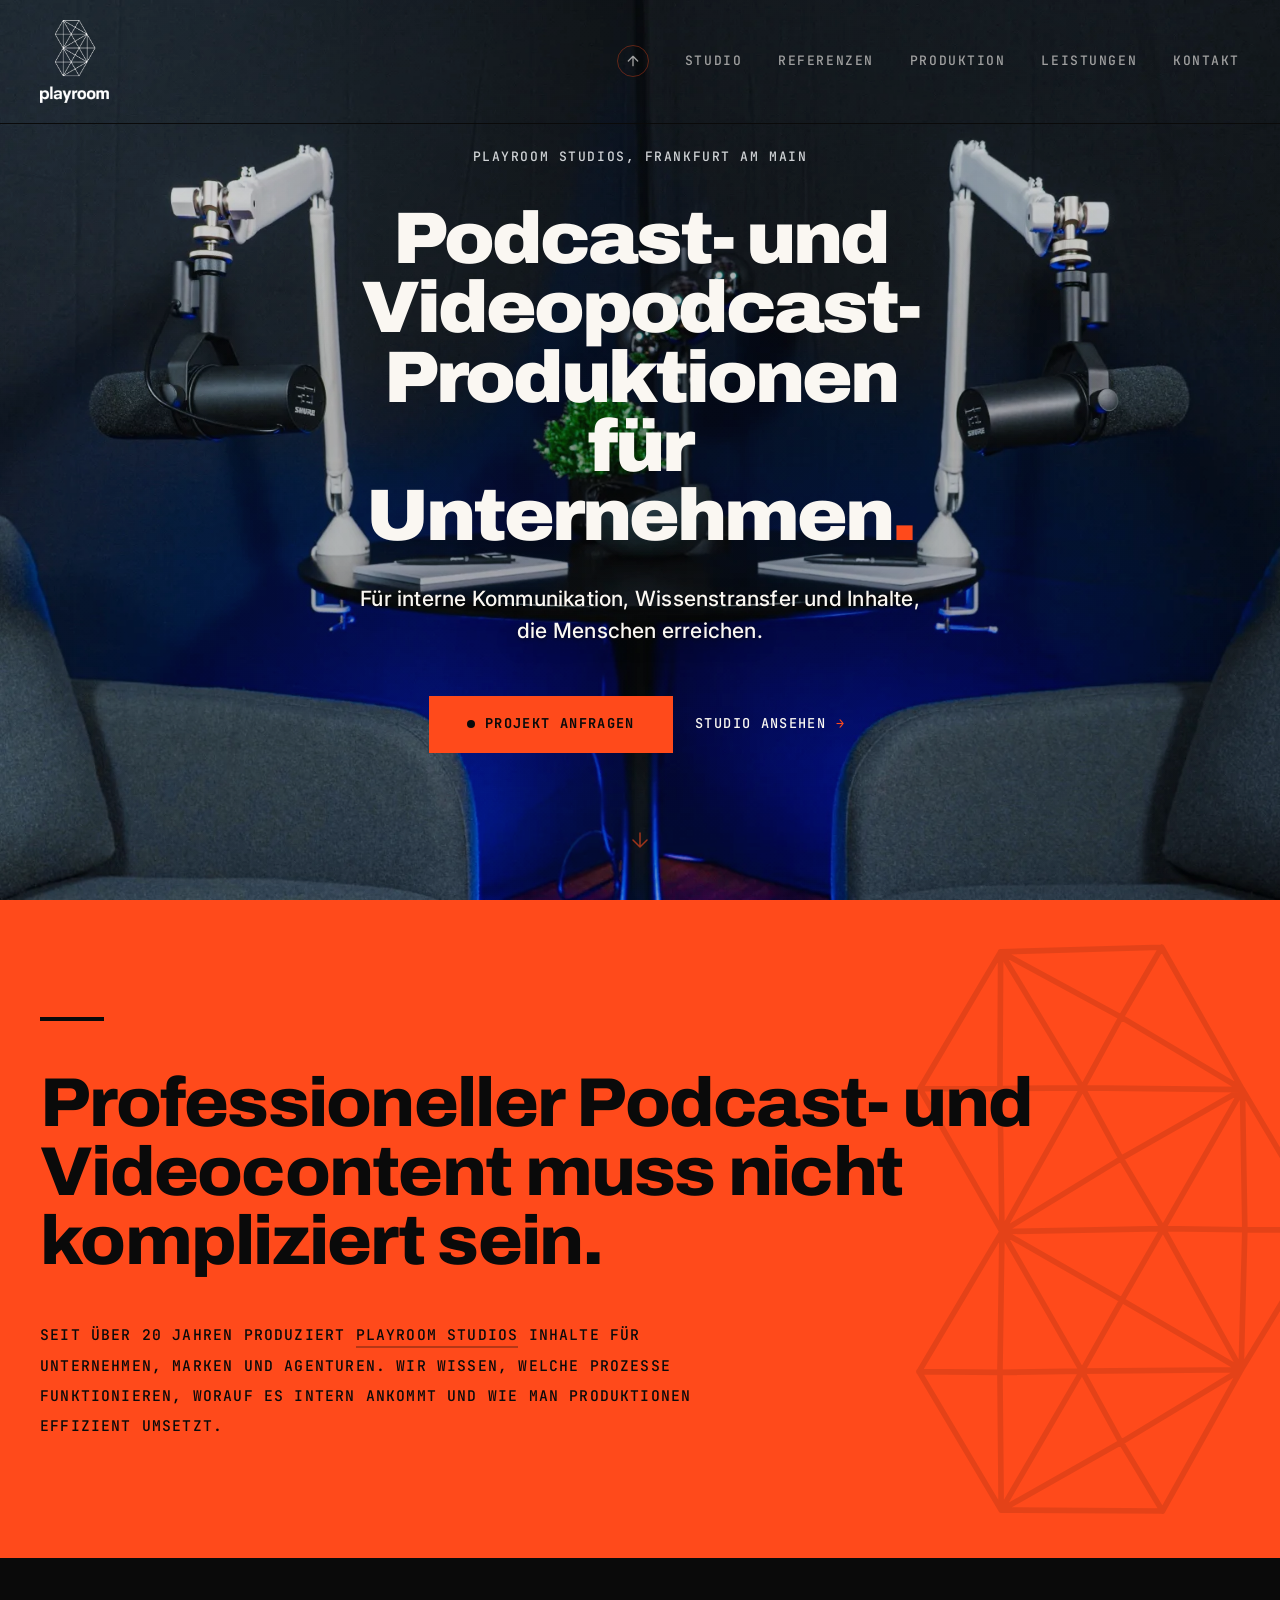
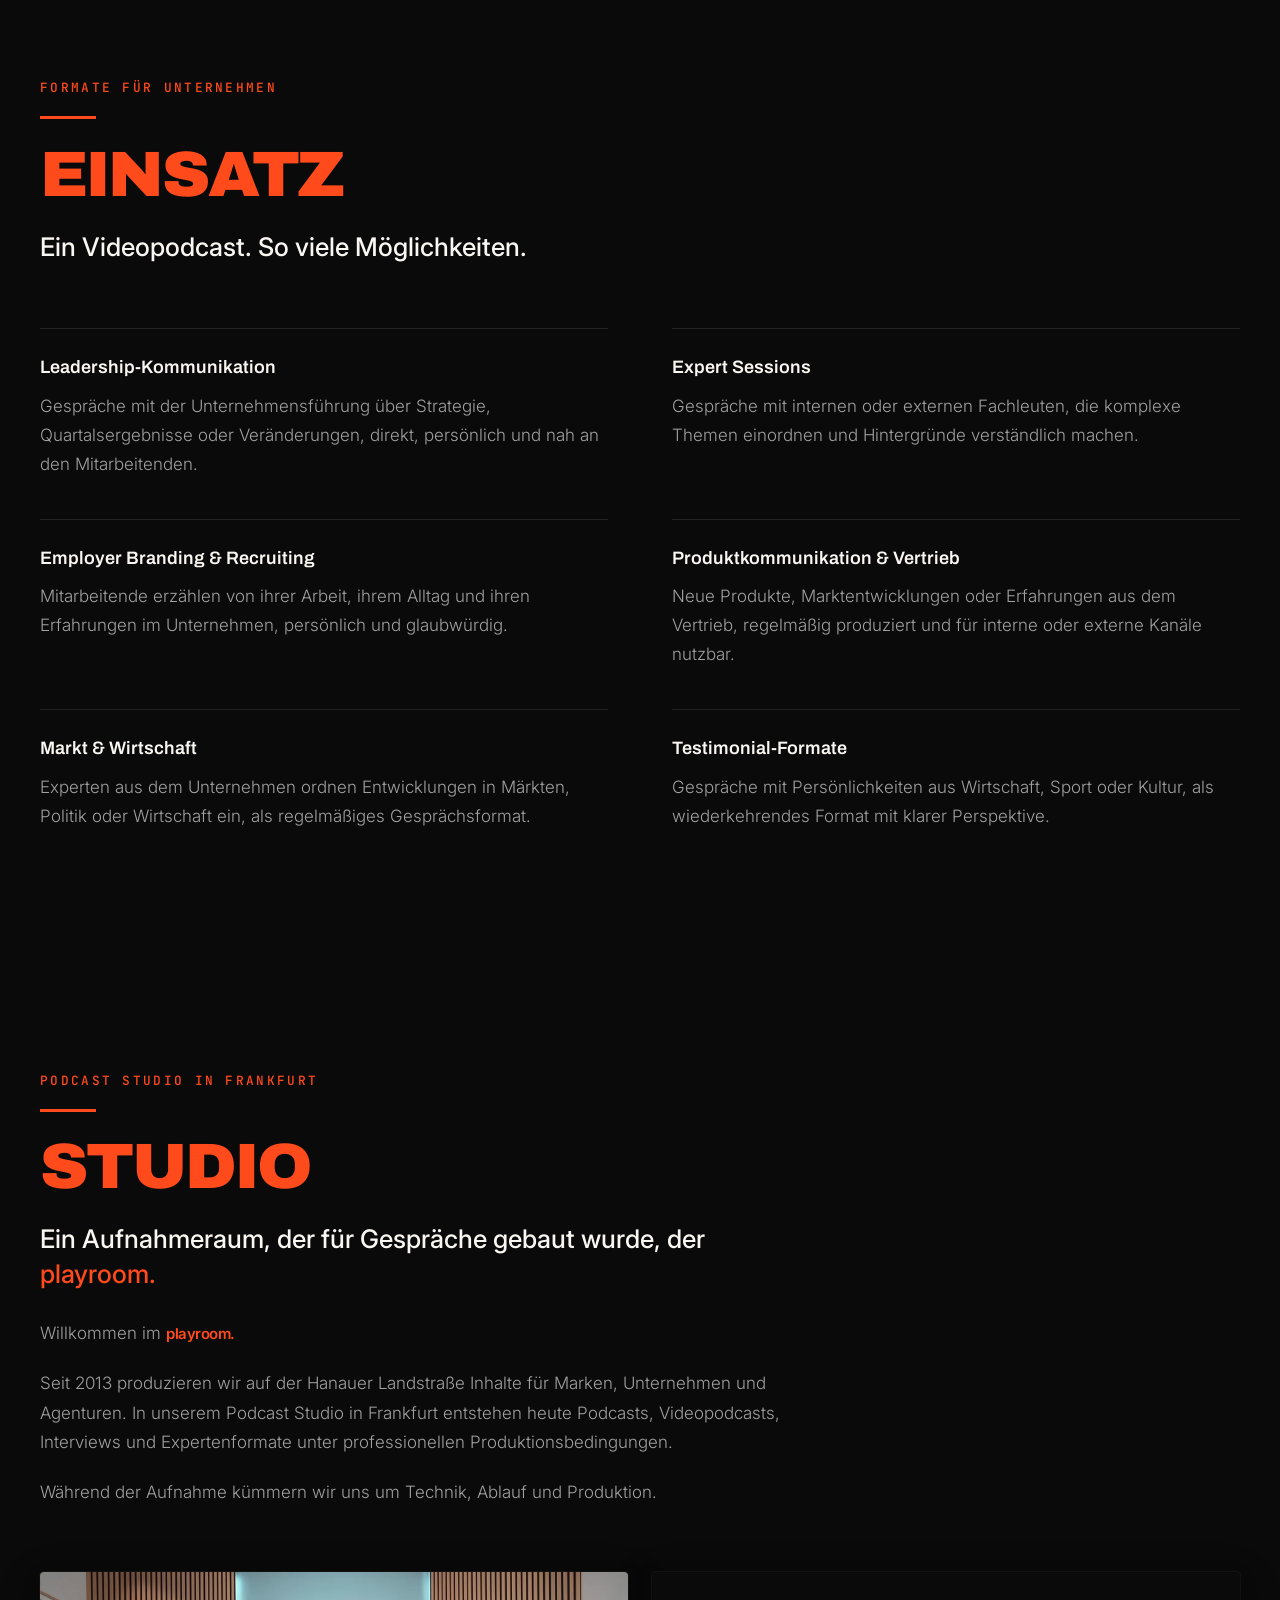
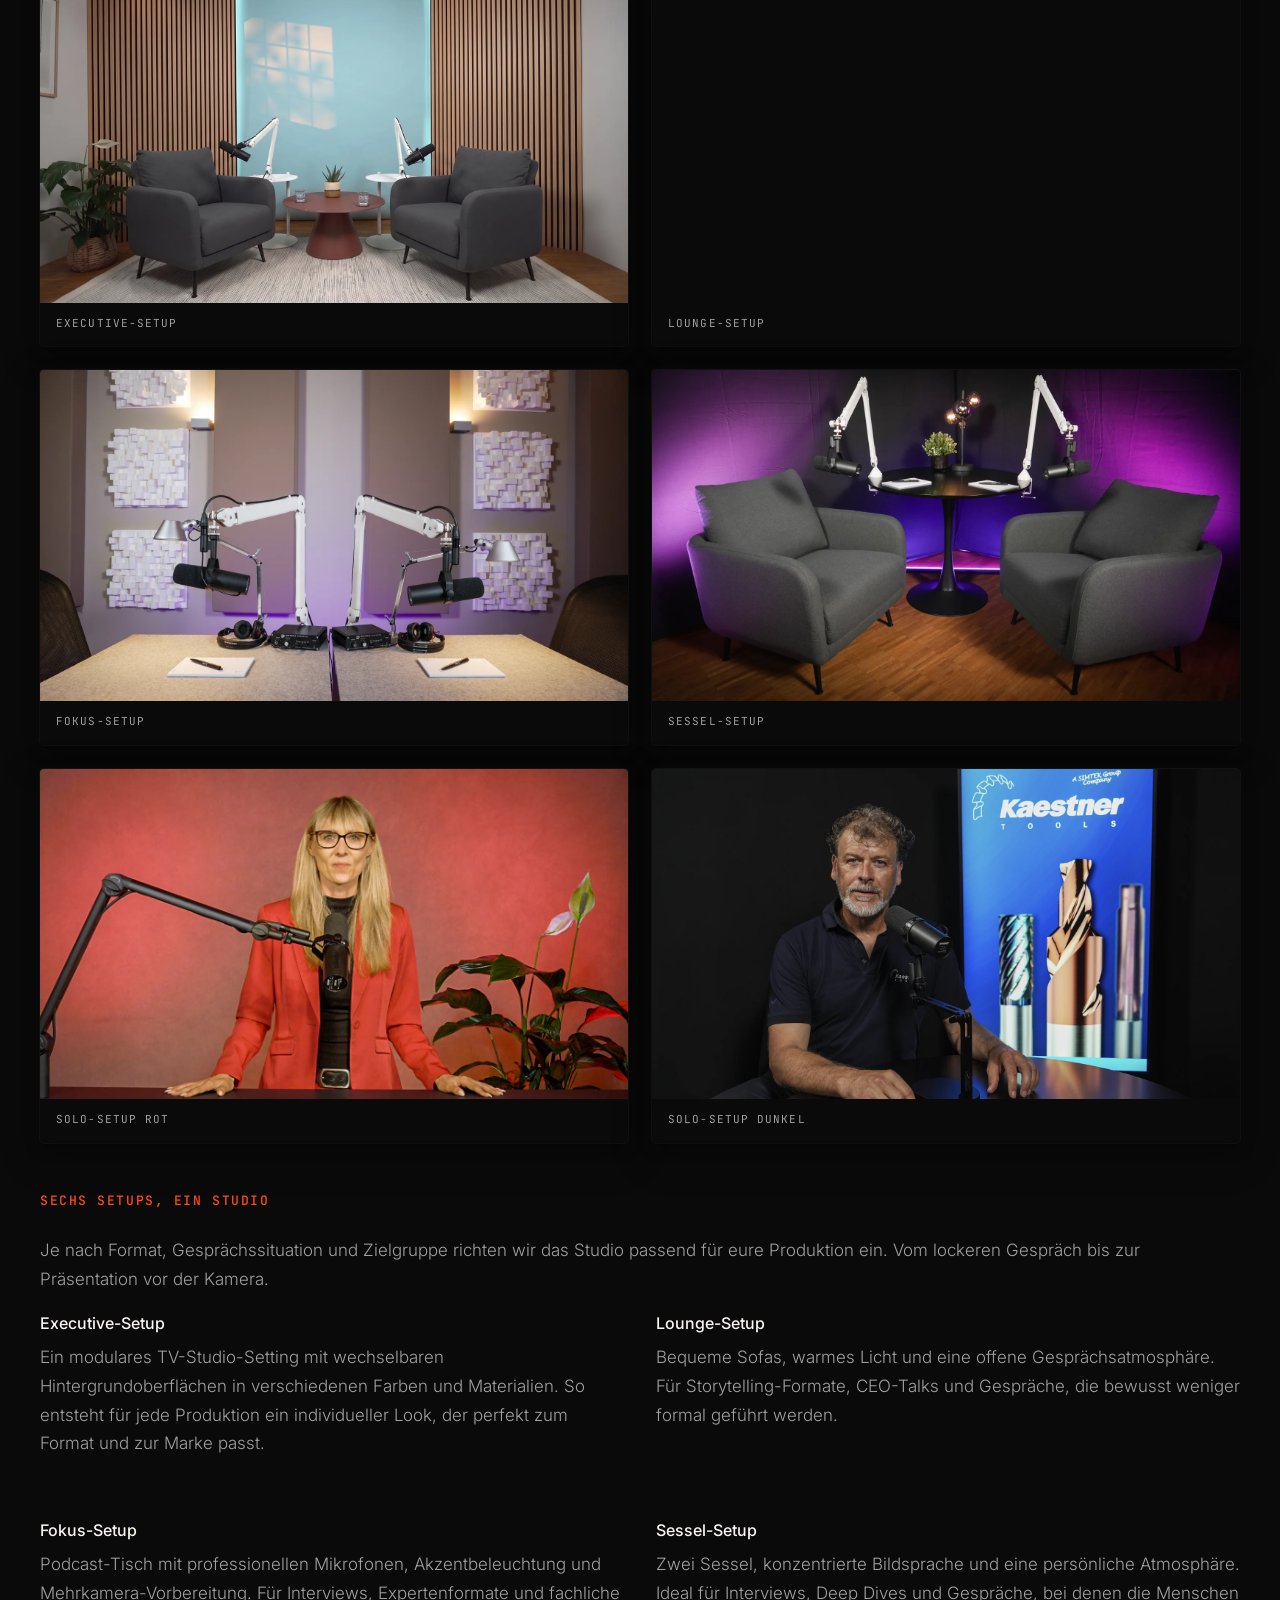
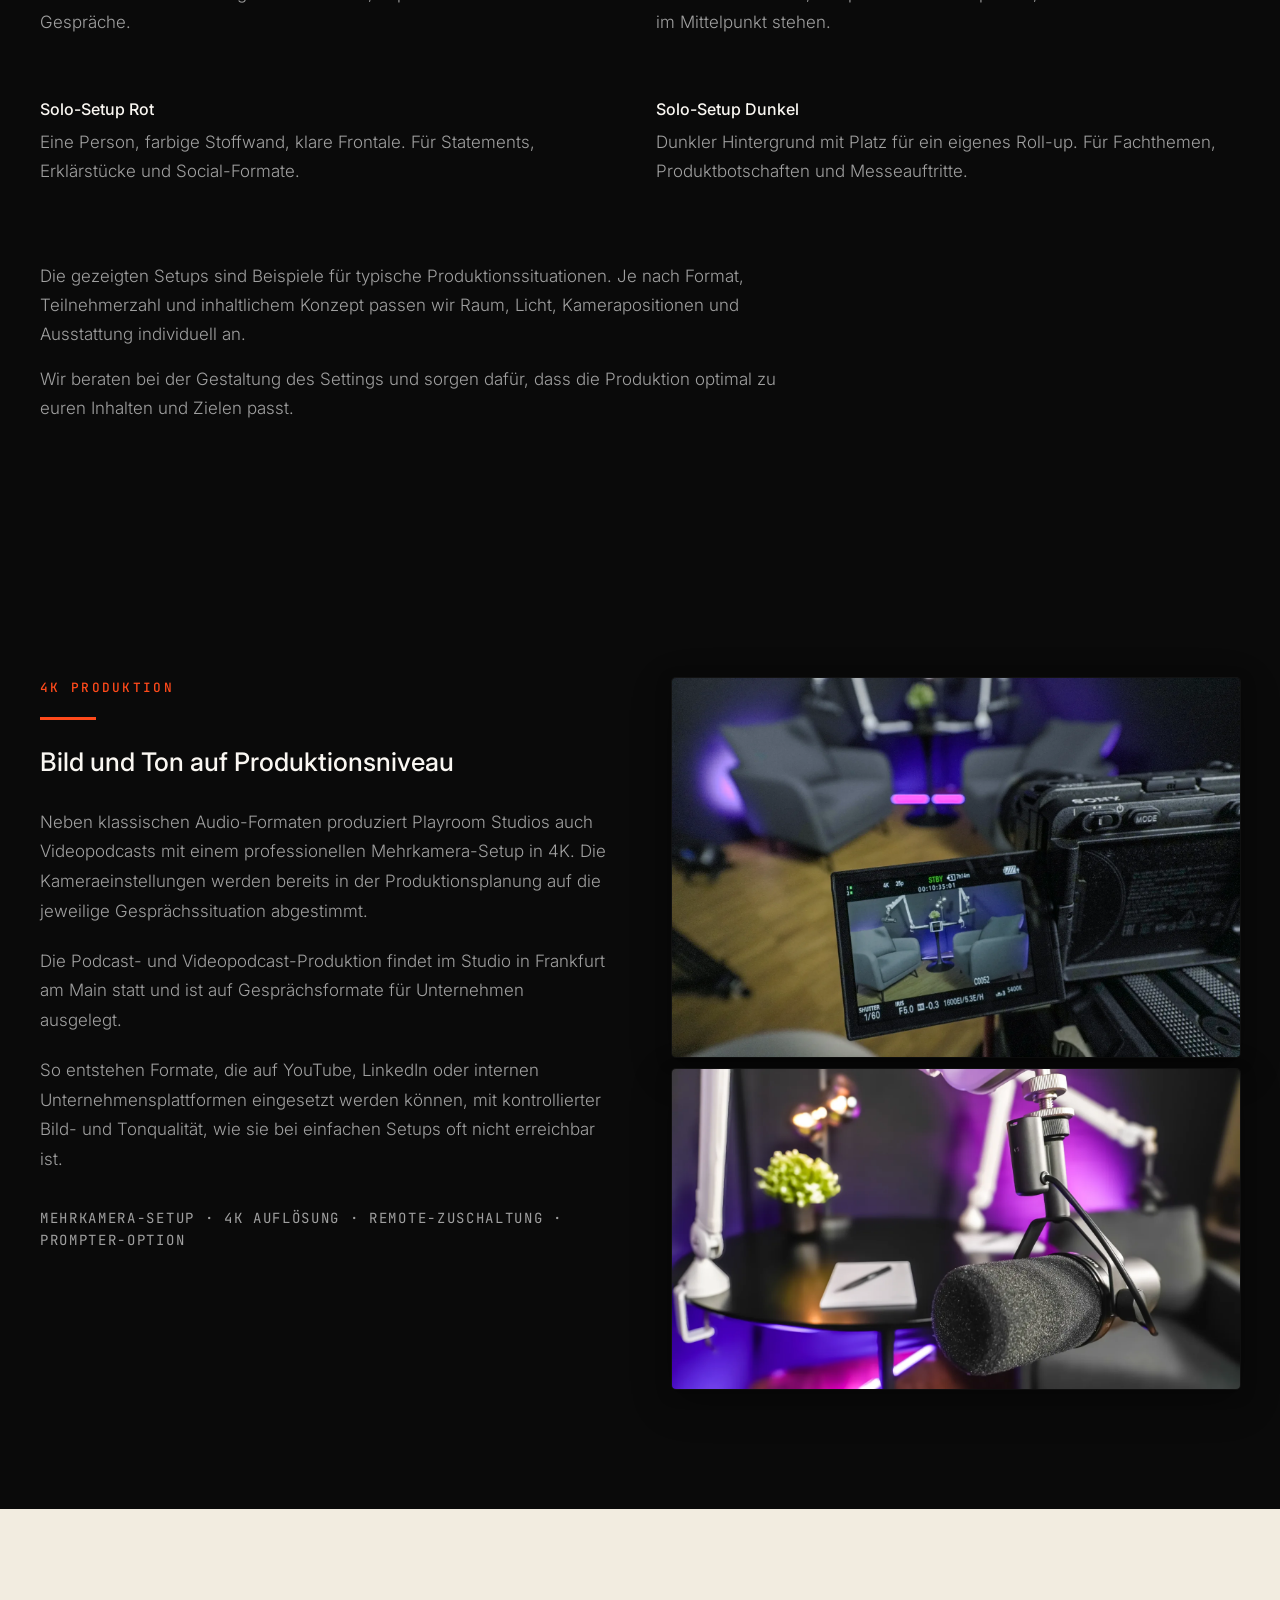
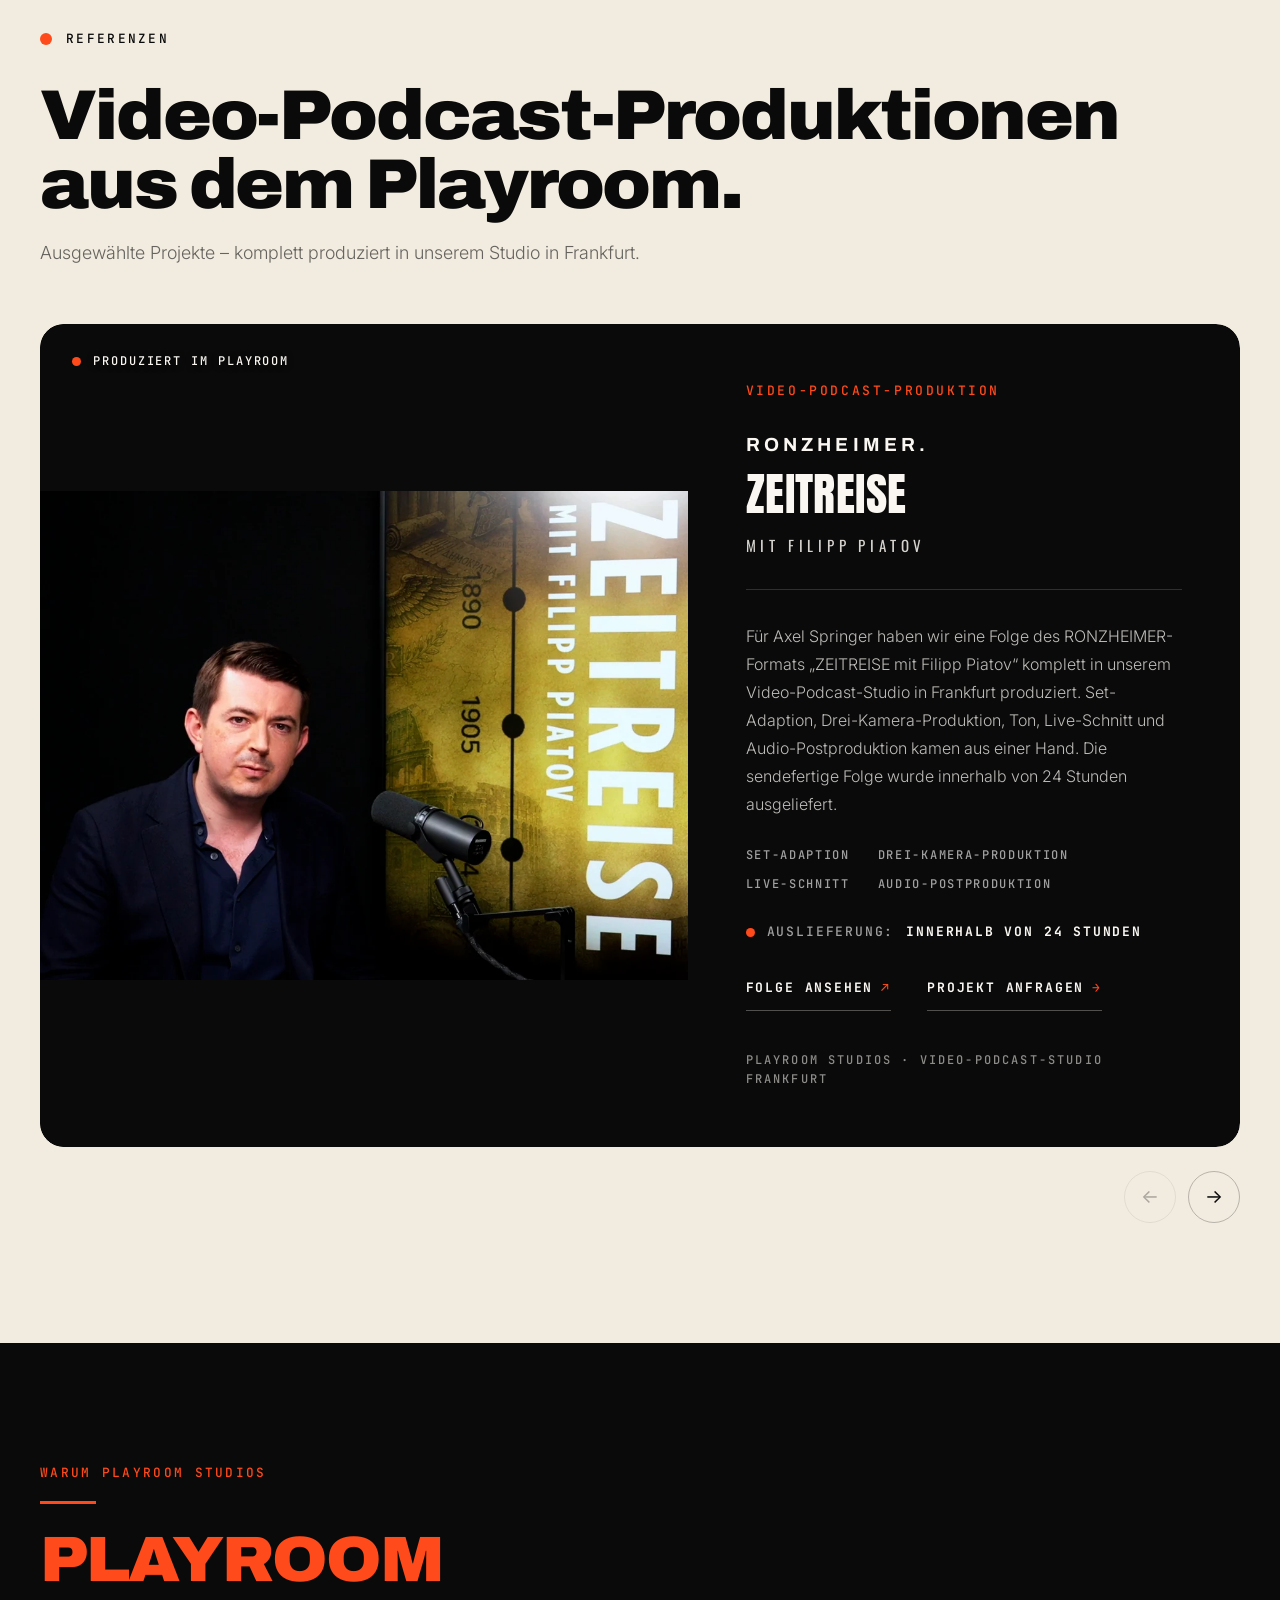
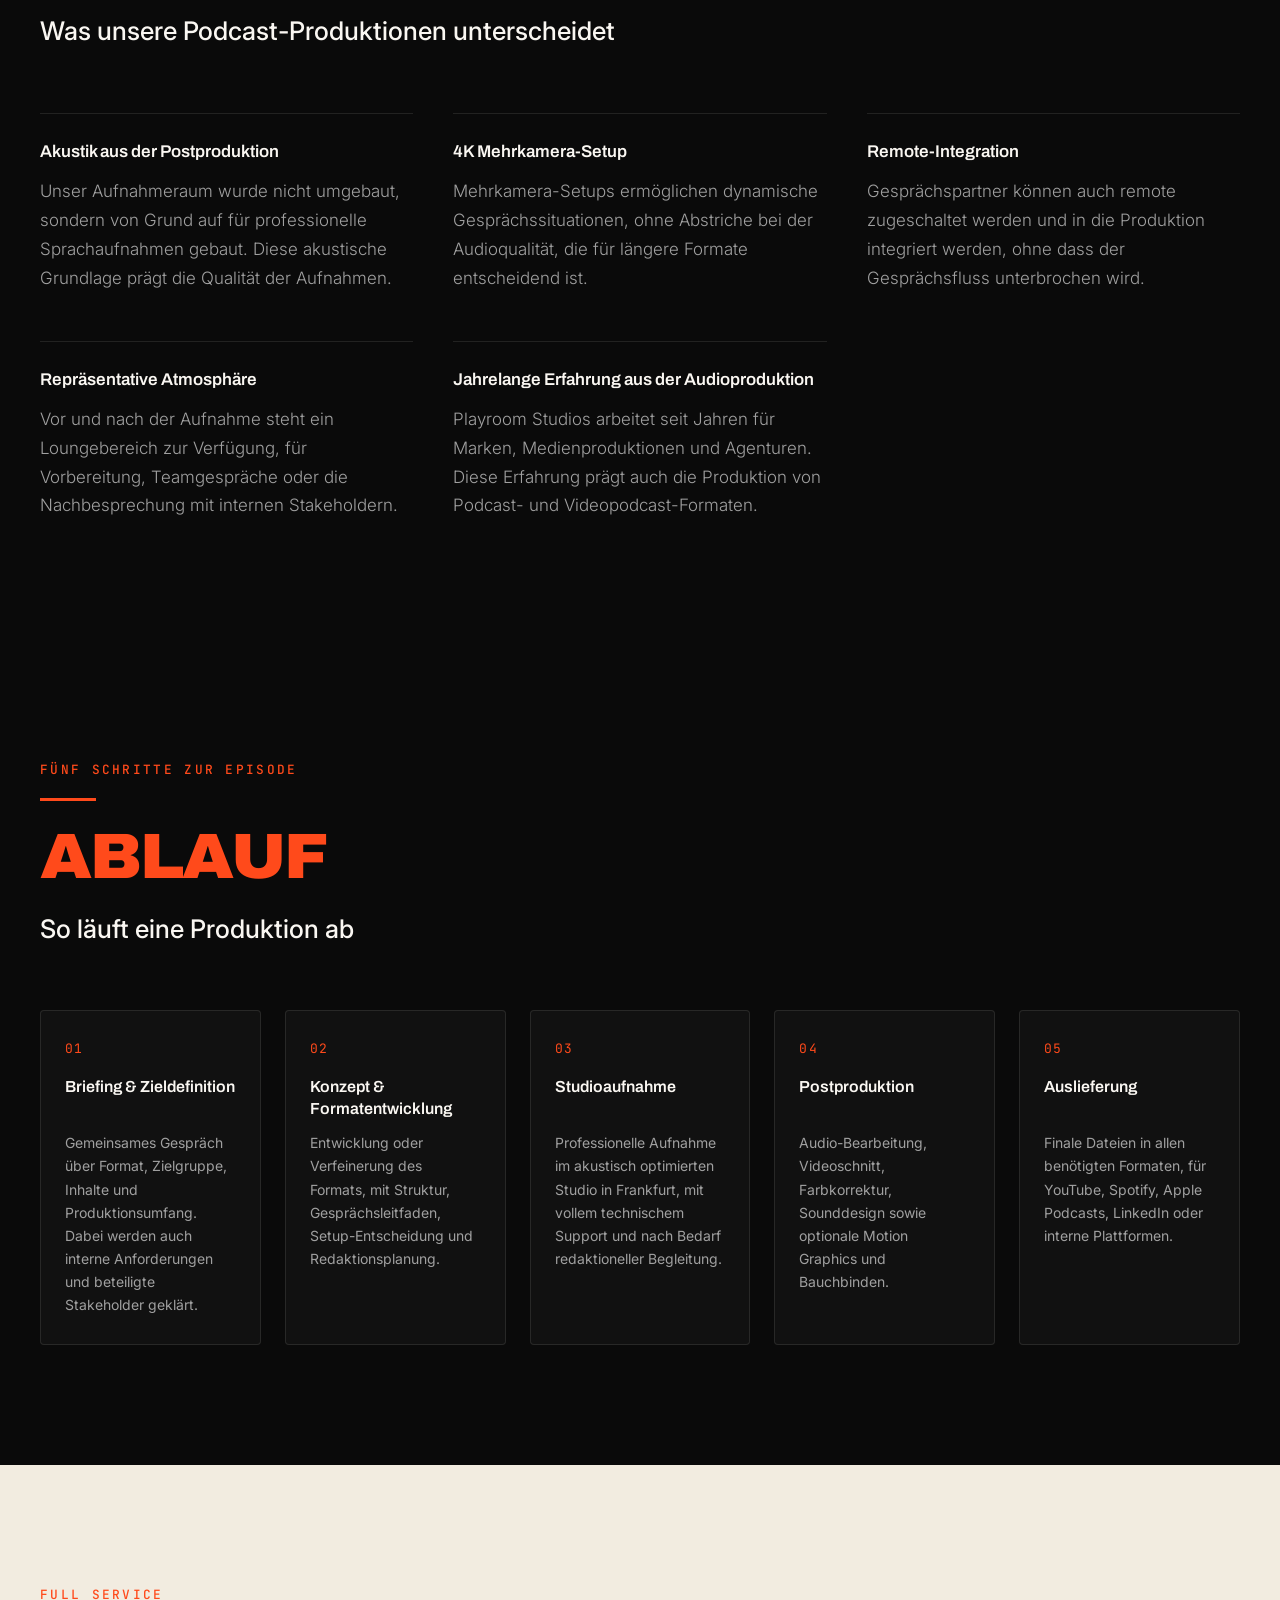
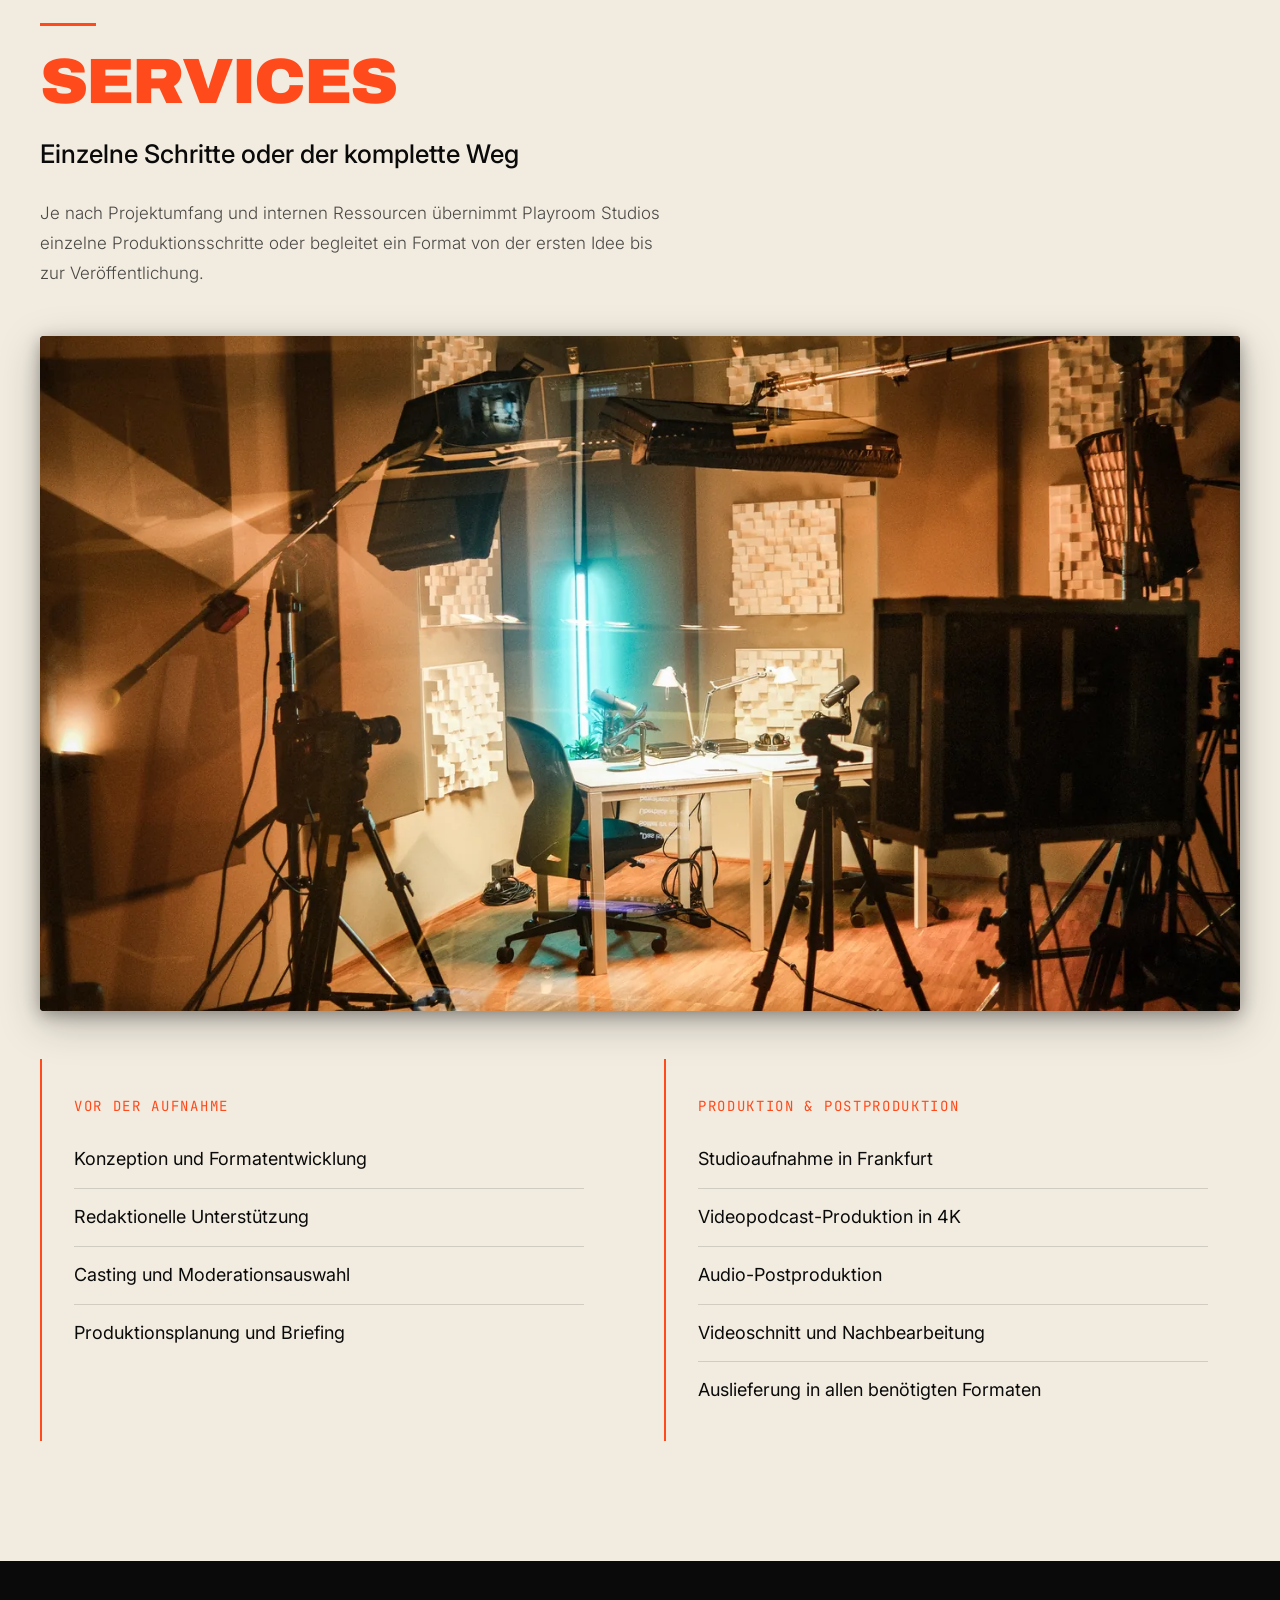
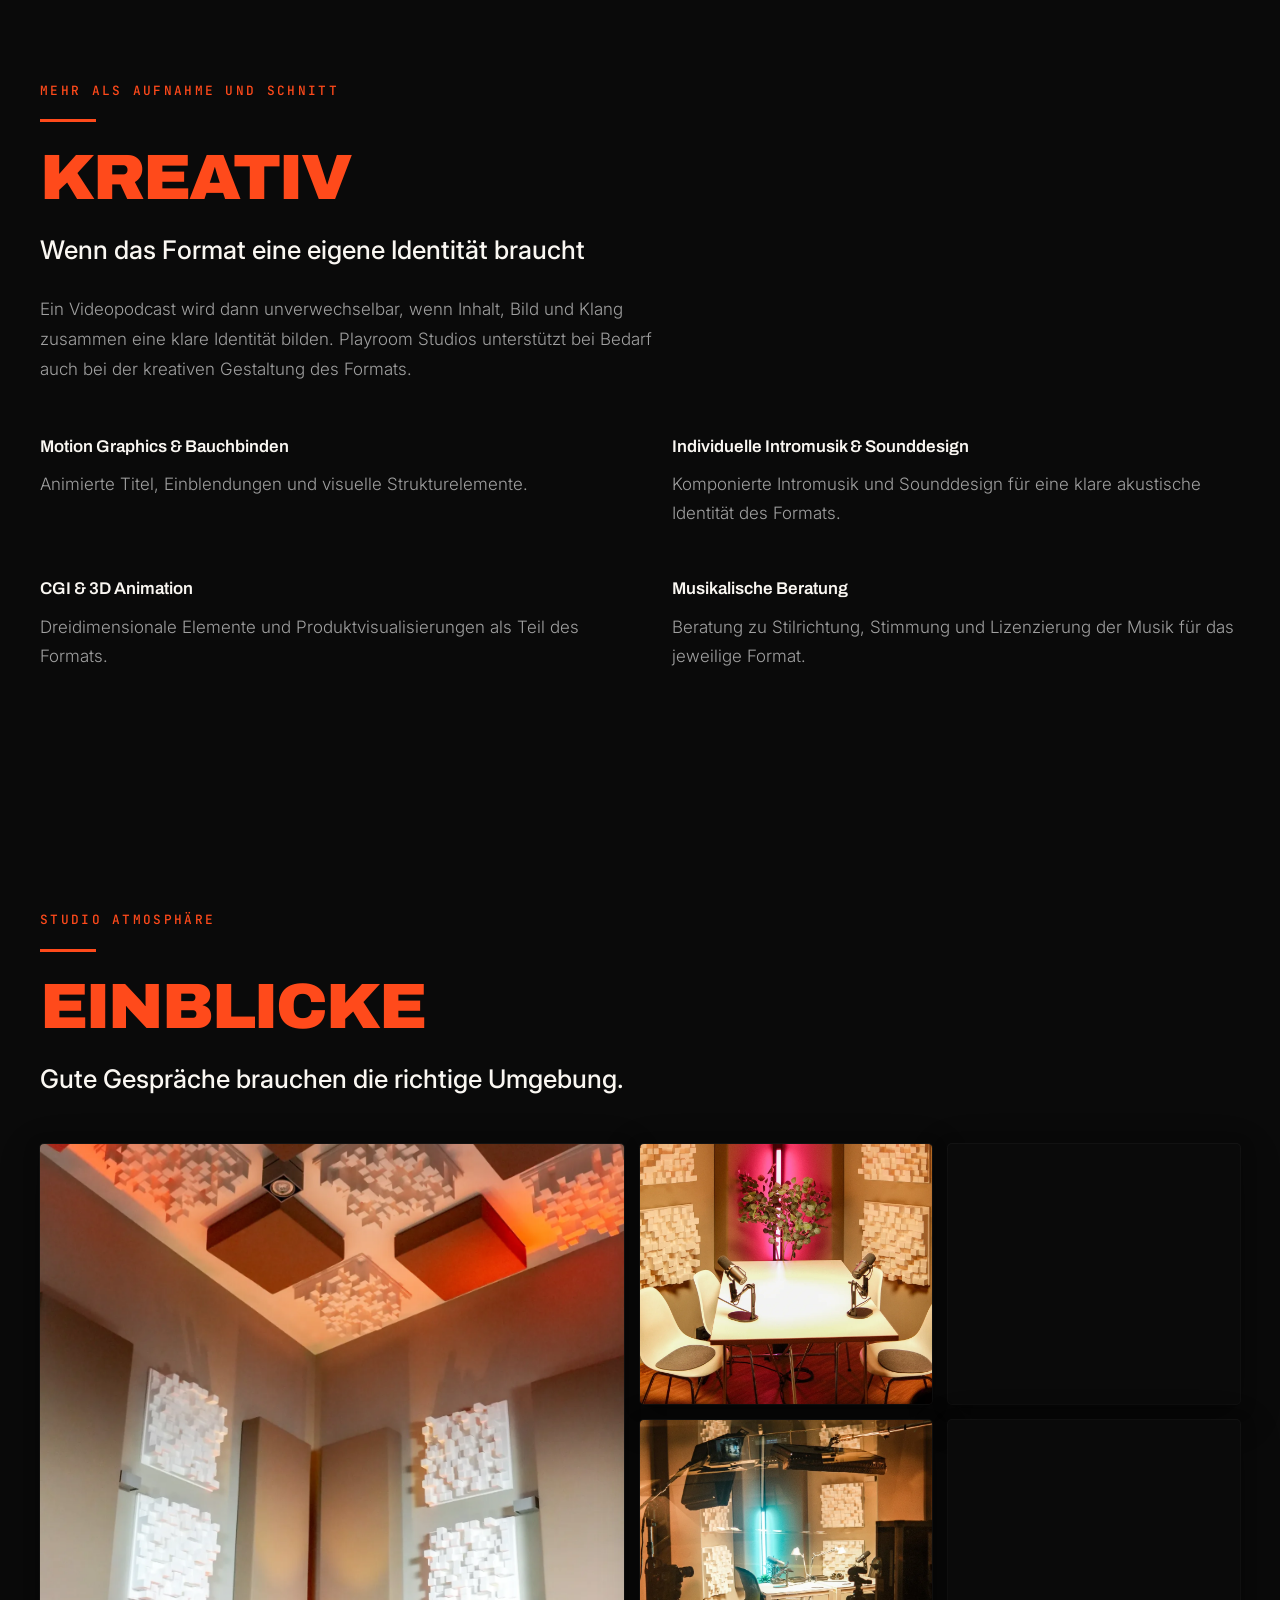
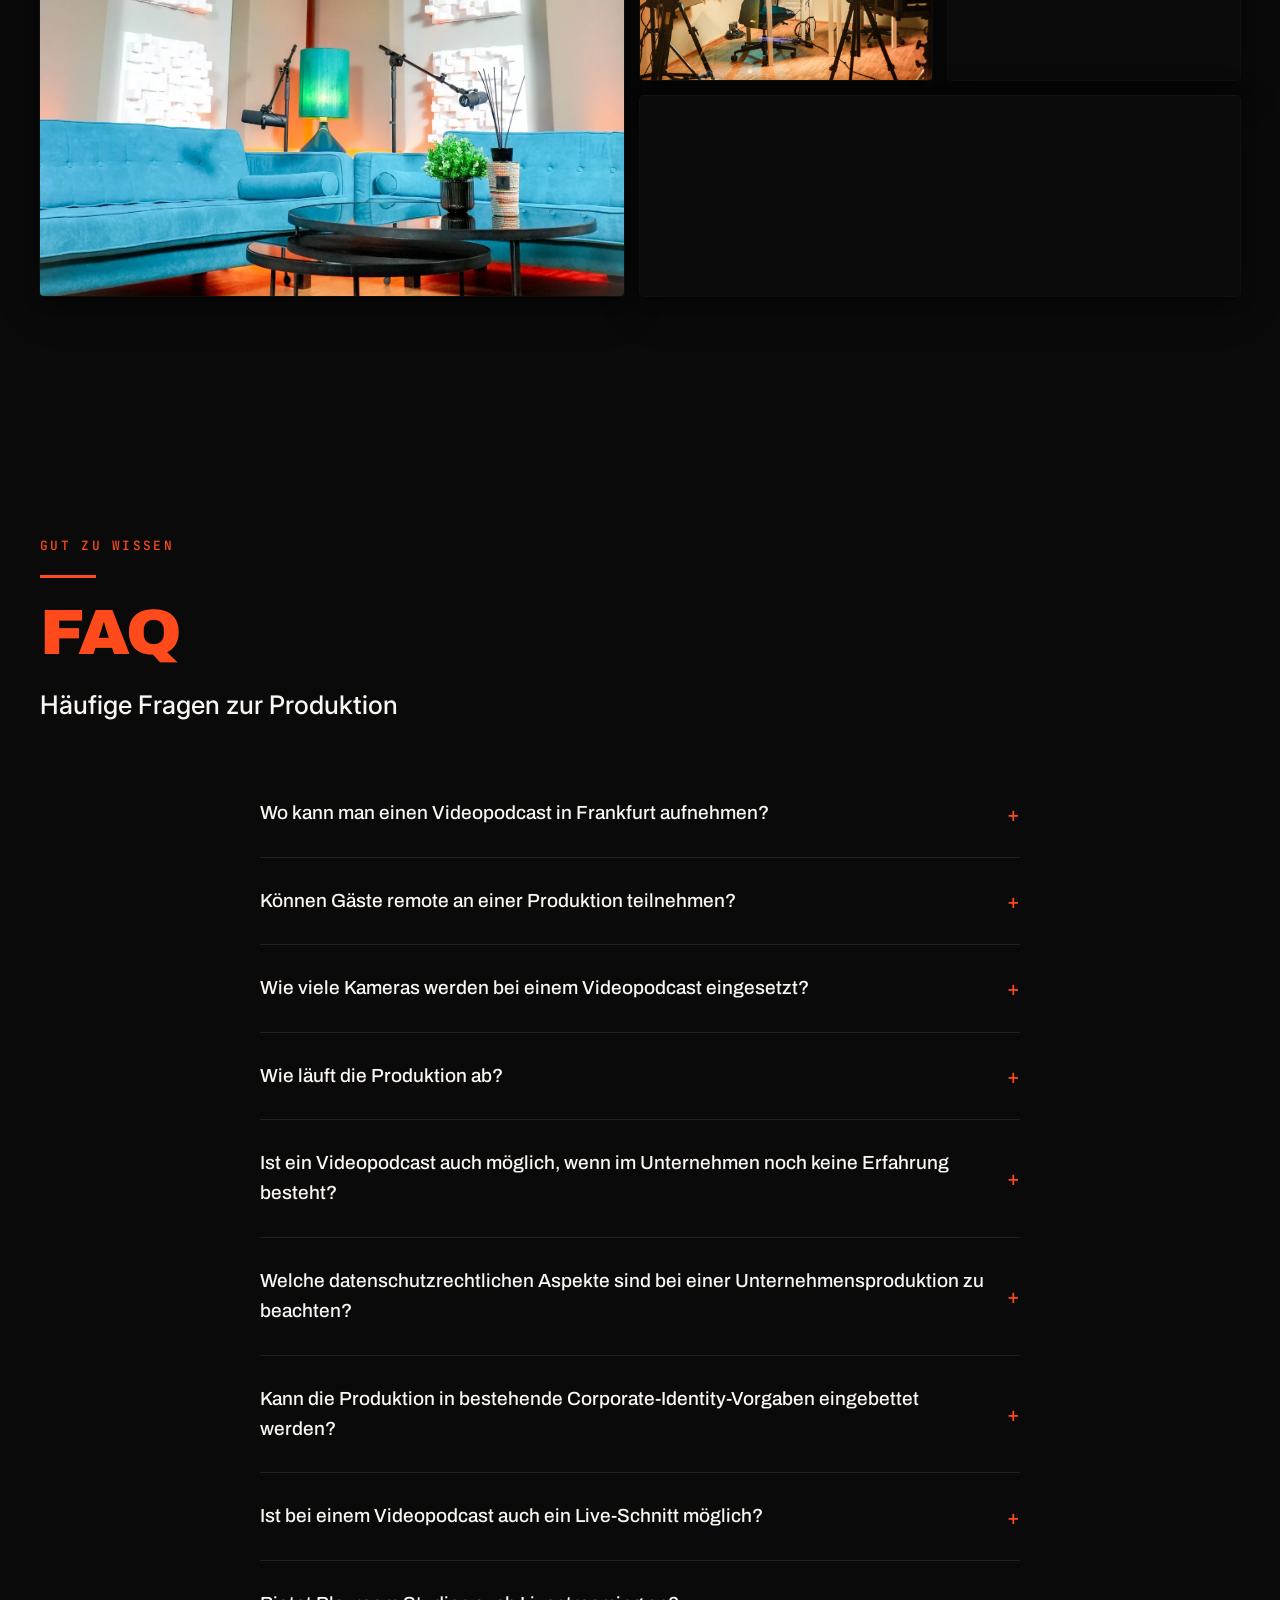
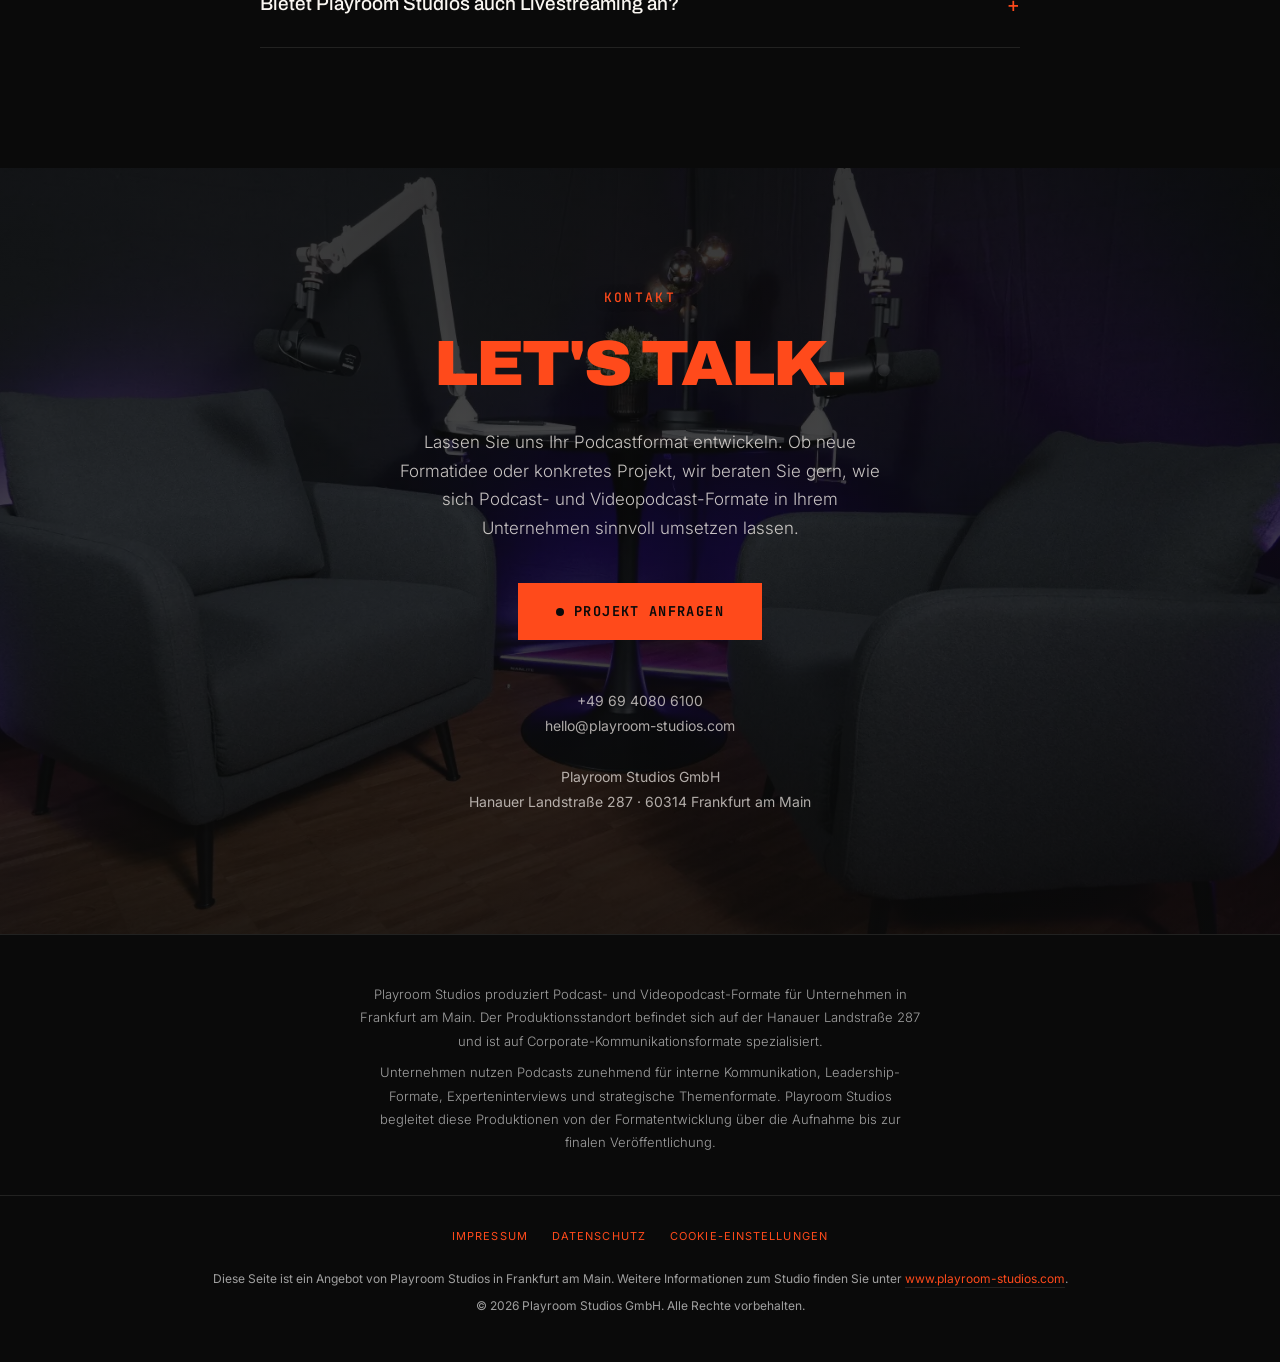
==== index.html @ e7dba4ba "Cache-Bust: style.css v57, script.js v18 Cloudflare-Purge griff nicht rechtzeitig fuer die alten ?v=" ====
<!DOCTYPE html>
<html lang="de">
<head>
<!-- Cookiebot Consent Management — muss als erstes Script im <head> stehen,
     blockiert mit data-blockingmode="auto" alle Tracking-Scripts bis zur Einwilligung -->
<script id="Cookiebot" src="https://consent.cookiebot.com/uc.js" data-cbid="e46cadb5-6147-4a7b-a9a9-8a6dc37aac74" data-blockingmode="auto" type="text/javascript"></script>
<!-- Google tag (gtag.js) -->
<script async src="https://www.googletagmanager.com/gtag/js?id=G-3JSRS7L4B8"></script>
<script>
  window.dataLayer = window.dataLayer || [];
  function gtag(){dataLayer.push(arguments);}
  gtag('js', new Date());
  gtag('config', 'G-3JSRS7L4B8');
</script>
<meta charset="UTF-8">
<meta name="viewport" content="width=device-width, initial-scale=1.0">
<title>Podcast Studio Frankfurt – Podcast & Videopodcast Produktion | Playroom Studios</title>
<meta name="description" content="Playroom Studios produziert professionelle Podcast- und Videopodcast-Formate für Unternehmen in Frankfurt am Main. Akustisch optimiertes Studio, 4K Mehrkamera-Setup, Full Service von der Konzeption bis zur Auslieferung.">
<meta property="og:title" content="Podcast und Videopodcast Produktion Frankfurt | Playroom Studios">
<meta property="og:description" content="Professionelle Podcast- und Videopodcast-Produktion für Marken, Unternehmen und Agenturen. Studio in Frankfurt am Main.">
<meta property="og:image" content="https://www.podcast-frankfurt.net/docs/og-image-1200.jpg">
<meta property="og:image:width" content="1200">
<meta property="og:image:height" content="675">
<meta property="og:type" content="website">
<meta property="og:url" content="https://www.podcast-frankfurt.net/">
<meta name="twitter:card" content="summary_large_image">
<meta name="twitter:image" content="https://www.podcast-frankfurt.net/docs/og-image-1200.jpg">
<meta name="robots" content="index, follow">
<link rel="canonical" href="https://www.podcast-frankfurt.net/">

<!-- Favicons -->
<link rel="icon" type="image/x-icon" href="/favicon.ico">
<link rel="icon" type="image/png" sizes="48x48" href="/favicon-48.png">
<link rel="icon" type="image/png" sizes="96x96" href="/favicon-96.png">
<link rel="icon" type="image/png" sizes="192x192" href="/favicon-192.png">
<link rel="apple-touch-icon" sizes="180x180" href="/apple-touch-icon.png">

<!-- Fonts -->
<link rel="preconnect" href="https://fonts.googleapis.com">
<link rel="preconnect" href="https://fonts.gstatic.com" crossorigin>
<link href="https://fonts.googleapis.com/css2?family=Anton&family=Archivo:wdth,wght@62..125,100..900&family=Inter:wght@300;400;500;600;700;800;900&family=JetBrains+Mono:wght@400;500;600;700&family=Oswald:wght@400..600&display=swap" rel="stylesheet">

<!-- Styles -->
<link rel="stylesheet" href="style.css?v=57">

<!-- Anfrage-Bot Styles -->
<link rel="stylesheet" href="https://bot.podcast-frankfurt.net/widget.css">

<!-- Scroll to top on reload -->
<script>
if ('scrollRestoration' in history) history.scrollRestoration = 'manual';
window.scrollTo(0, 0);
</script>

<!-- Schema.org ProfessionalService -->
<script type="application/ld+json">
{
  "@context": "https://schema.org",
  "@type": "ProfessionalService",
  "@id": "https://www.podcast-frankfurt.net/#studio",
  "name": "Playroom Studios – Podcast & Videopodcast Produktion Frankfurt",
  "image": "https://www.podcast-frankfurt.net/docs/og-image-1200.jpg",
  "url": "https://www.podcast-frankfurt.net/",
  "telephone": "+496940806100",
  "priceRange": "€€€",
  "address": {
    "@type": "PostalAddress",
    "streetAddress": "Hanauer Landstraße 287",
    "postalCode": "60314",
    "addressLocality": "Frankfurt am Main",
    "addressRegion": "Hessen",
    "addressCountry": "DE"
  },
  "geo": {
    "@type": "GeoCoordinates",
    "latitude": "50.11704478321007",
    "longitude": "8.72483359831442"
  },
  "areaServed": { "@type": "City", "name": "Frankfurt am Main" },
  "parentOrganization": {
    "@type": "Organization",
    "name": "Playroom Studios GmbH",
    "url": "https://playroom-studios.com",
    "foundingDate": "2013"
  },
  "sameAs": [
    "https://playroom-studios.com",
    "https://www.instagram.com/playroomstudios",
    "https://www.linkedin.com/company/playroom-studios-gmbh/"
  ]
}
</script>

<!-- Schema.org FAQPage -->
<script type="application/ld+json">
{
  "@context": "https://schema.org",
  "@type": "FAQPage",
  "mainEntity": [
    {
      "@type": "Question",
      "name": "Wo kann man einen Videopodcast in Frankfurt aufnehmen?",
      "acceptedAnswer": {
        "@type": "Answer",
        "text": "Playroom Studios betreibt ein Podcast- und Videopodcast-Studio in Frankfurt am Main auf der Hanauer Landstraße. Die Aufnahmen finden in einem akustisch optimierten Tonstudio statt, das in einer Raum-in-Raum-Konstruktion gebaut wurde. Diese Bauweise entkoppelt den Aufnahmeraum konstruktiv von der Umgebung und schafft stabile Bedingungen für professionelle Sprachaufnahmen. Neben der Audioaufnahme steht ein Mehrkamera-Setup für Videopodcasts zur Verfügung, sodass Gespräche gleichzeitig als Video- und Audioformat produziert werden können. Der Standort auf der Hanauer Landstraße ist sowohl mit öffentlichen Verkehrsmitteln als auch mit dem Auto gut erreichbar."
      }
    },
    {
      "@type": "Question",
      "name": "Können Gäste remote an einer Produktion teilnehmen?",
      "acceptedAnswer": {
        "@type": "Answer",
        "text": "Ja. Gesprächspartner können remote zugeschaltet werden und an einer Aufnahme teilnehmen, auch wenn sie nicht vor Ort sind. Bild und Ton werden dabei so in die Produktion integriert, dass das Gespräch für die Teilnehmenden möglichst nahtlos geführt werden kann."
      }
    },
    {
      "@type": "Question",
      "name": "Wie viele Kameras werden bei einem Videopodcast eingesetzt?",
      "acceptedAnswer": {
        "@type": "Answer",
        "text": "Die Anzahl der Kameras hängt vom jeweiligen Gesprächsformat und von der Anzahl der Teilnehmenden ab. Für typische Gesprächssituationen mit zwei bis vier Personen wird in der Regel ein Mehrkamera-Setup eingesetzt. Dabei erhält jede Person eine eigene Kameraeinstellung, zusätzlich kann eine weitere Kamera für eine Totale oder für Gesprächssituationen verwendet werden. Welche Kameraanzahl und welches Lichtsetting sinnvoll sind, wird in der Regel nach einem kurzen Produktionsbriefing entschieden."
      }
    },
    {
      "@type": "Question",
      "name": "Wie läuft die Produktion ab?",
      "acceptedAnswer": {
        "@type": "Answer",
        "text": "Am Anfang steht in der Regel ein Gespräch über das geplante Format und die inhaltlichen Ziele. Dabei wird geklärt, welche Rolle der Podcast im Unternehmen spielen soll und welche Aufgaben intern übernommen werden. Einige Organisationen bringen bereits ein fertiges Konzept und eine Redaktion mit. In anderen Fällen wird gemeinsam entwickelt, wie Gespräche aufgebaut sein können, wer als Gesprächspartner geeignet ist und ob eine Moderation sinnvoll ist. Auf dieser Grundlage wird die Produktion geplant, einschließlich technischem Setup, Kameraanzahl, Gesprächssituation und Ablauf der Aufnahme."
      }
    },
    {
      "@type": "Question",
      "name": "Ist ein Videopodcast auch möglich, wenn im Unternehmen noch keine Erfahrung besteht?",
      "acceptedAnswer": {
        "@type": "Answer",
        "text": "Ja. Viele Formate entstehen in Unternehmen, die dieses Medium zum ersten Mal nutzen. Am Anfang steht ein Gespräch über Ziele, Inhalte und mögliche Formate. Die Produktion kann dabei an die vorhandenen Ressourcen im Unternehmen angepasst werden, von der Konzeptentwicklung bis zur redaktionellen Begleitung."
      }
    },
    {
      "@type": "Question",
      "name": "Welche datenschutzrechtlichen Aspekte sind bei einer Unternehmensproduktion zu beachten?",
      "acceptedAnswer": {
        "@type": "Answer",
        "text": "Das hängt vom jeweiligen Format ab. Bei internen Formaten mit Mitarbeitenden gelten Zustimmungspflichten und in vielen Fällen Mitbestimmungsrechte des Betriebsrats. Wir besprechen diese Aspekte gerne im Rahmen des Briefings und empfehlen, rechtliche Details intern oder mit einem Datenschutzbeauftragten zu klären."
      }
    },
    {
      "@type": "Question",
      "name": "Kann die Produktion in bestehende Corporate-Identity-Vorgaben eingebettet werden?",
      "acceptedAnswer": {
        "@type": "Answer",
        "text": "Ja. Bauchbinden, Intromusik, Farbschemata und Bildsprache können auf bestehende CI-Richtlinien abgestimmt werden. Wenn entsprechende Vorgaben vorhanden sind, werden diese in Gestaltung und Postproduktion berücksichtigt."
      }
    },
    {
      "@type": "Question",
      "name": "Ist bei einem Videopodcast auch ein Live-Schnitt möglich?",
      "acceptedAnswer": {
        "@type": "Answer",
        "text": "Ja. Auf Wunsch schneiden wir bereits während der Aufnahme live zwischen den verschiedenen Kameraperspektiven. Gleichzeitig werden die einzelnen Kamerasignale separat aufgezeichnet, sodass im Anschluss weiterhin Korrekturen und Anpassungen möglich sind. Je nach Format lässt sich die Postproduktion dadurch deutlich verkürzen und die fertige Episode schneller ausliefern."
      }
    },
    {
      "@type": "Question",
      "name": "Bietet Playroom Studios auch Livestreaming an?",
      "acceptedAnswer": {
        "@type": "Answer",
        "text": "Ja. Podcast-, Interview- und Präsentationsformate können direkt aus unserem Studio live übertragen werden. Als Plattformen kommen beispielsweise YouTube, LinkedIn, Vimeo oder Riverside infrage. Welche technische Umsetzung für das jeweilige Format sinnvoll ist, klären wir vorab gemeinsam im Produktionsbriefing."
      }
    }
  ]
}
</script>

<!-- Schema.org Organization -->
<script type="application/ld+json">
{
  "@context": "https://schema.org",
  "@type": "Organization",
  "name": "Playroom Studios GmbH",
  "url": "https://playroom-studios.com",
  "logo": "https://www.podcast-frankfurt.net/docs/optimized/logo_playroom_white-212.webp",
  "sameAs": [
    "https://playroom-studios.com",
    "https://www.instagram.com/playroomstudios",
    "https://www.linkedin.com/company/playroom-studios-gmbh/"
  ]
}
</script>
</head>
<body>

<!-- Custom Cursor: Play-Dreieck (nur Desktop/Maus, siehe style.css + script.js) -->
<div id="prCursor" class="pr-cursor" aria-hidden="true"><span class="pr-cursor__ring"></span></div>

<!-- ═══ NAVIGATION ═══ -->
<nav class="nav" role="navigation" aria-label="Hauptnavigation">
  <a href="https://playroom-studios.com" target="_blank" rel="noopener" class="nav-logo" aria-label="Playroom Studios – Webseite">
    <img src="docs/optimized/logo_playroom_white-212.webp" alt="Playroom Studios Logo" width="212" height="254" decoding="async">
  </a>
  <div class="nav-links nav-links--desktop">
    <a href="#start" class="nav-top-link" aria-label="Nach oben scrollen">
      <svg width="16" height="16" viewBox="0 0 24 24" fill="none" stroke="currentColor" stroke-width="2" stroke-linecap="round" stroke-linejoin="round"><path d="M12 19V5M5 12l7-7 7 7"/></svg>
    </a>
    <a href="#studio">Studio</a>
    <a href="#referenzen">Referenzen</a>
    <a href="#produktion">Produktion</a>
    <a href="#leistungen">Leistungen</a>
    <a href="#kontakt">Kontakt</a>
  </div>
  <button class="nav-hamburger" aria-label="Menü öffnen" aria-expanded="false">
    <span></span>
    <span></span>
    <span></span>
  </button>
</nav>

<!-- Mobile Menu Overlay (outside nav for iOS compatibility) -->
<div class="mobile-menu-overlay" id="mobileMenu">
  <a href="#studio">Studio</a>
  <a href="#referenzen">Referenzen</a>
  <a href="#produktion">Produktion</a>
  <a href="#leistungen">Leistungen</a>
  <a href="#kontakt">Kontakt</a>
</div>
<!-- ═══ 1. HERO ═══ -->
<section class="hero" id="start">
  <div class="hero-bg">
    <picture>
      <source media="(max-width: 768px)" srcset="docs/optimized/hero-mobile-1.webp" width="1080" height="1936">
      <img src="docs/optimized/hero-desktop-129.webp" srcset="docs/optimized/hero-desktop-129.webp 1920w" sizes="100vw" alt="Videopodcast-Studio von Playroom Studios Frankfurt mit professionellem Lichtsetup" width="1920" height="1080" fetchpriority="high">
    </picture>
    <!-- Zweite Ebene der Mobile-Blende. Das media-Gate der <source> greift nur bis
         768px, auf Desktop bleibt der 1x1-Data-URI und es entsteht kein Request. -->
    <picture class="hero-slide hero-slide-2">
      <source media="(max-width: 768px)" srcset="docs/optimized/hero-mobile-2.webp" width="1080" height="1936">
      <img src="[data-uri]" width="1080" height="1936" loading="eager" decoding="async" alt="" aria-hidden="true">
    </picture>
  </div>
  <div class="hero-overlay"></div>
  <div class="hero-content">
    <div class="hero-label">Playroom Studios, Frankfurt am Main</div>
    <h1>Podcast- und Videopodcast-Produktionen f&uuml;r Unternehmen<span class="accent-dot">.</span></h1>
    <h2 class="hero-h2">F&uuml;r interne Kommunikation, Wissenstransfer und Inhalte, die Menschen erreichen.</h2>
    <div class="hero-ctas">
      <a href="#" class="btn-primary open-contact-form">Projekt anfragen</a>
      <a href="#studio" class="btn-secondary">Studio ansehen</a>
    </div>
  </div>
  <div class="scroll-indicator" aria-hidden="true">
    <svg viewBox="0 0 24 24" fill="none" stroke="currentColor" stroke-width="1.5" stroke-linecap="round" stroke-linejoin="round">
      <path d="M12 5v14M5 12l7 7 7-7"/>
    </svg>
  </div>
</section>

<!-- ═══ STATEMENT ═══ -->
<section class="section statement-section">
  <div class="container">
    <p class="statement-text reveal-element">Professioneller Podcast- und Videocontent muss nicht kompliziert sein.</p>
    <p class="statement-text reveal-element">Seit &uuml;ber 20 Jahren produziert <a href="https://playroom-studios.com" target="_blank" rel="noopener">Playroom Studios</a> Inhalte f&uuml;r Unternehmen, Marken und Agenturen. Wir wissen, welche Prozesse funktionieren, worauf es intern ankommt und wie man Produktionen effizient umsetzt.</p>
  </div>
</section>

<!-- ═══ 3. EINSATZBEREICHE ═══ -->
<section class="section section--alt" id="einsatz">
  <div class="container">
    <div class="reveal-element">
      <div class="section-kicker">Formate f&uuml;r Unternehmen</div>
      <div class="section-title" aria-hidden="true">Einsatz</div>
      <h2 class="section-heading">Ein Videopodcast. So viele M&ouml;glichkeiten.</h2>
    </div>
    <div class="usecases-grid">
      <div class="usecase-item reveal-element">
        <div class="usecase-title">Leadership-Kommunikation</div>
        <div class="usecase-text">Gespr&auml;che mit der Unternehmensf&uuml;hrung &uuml;ber Strategie, Quartalsergebnisse oder Ver&auml;nderungen, direkt, pers&ouml;nlich und nah an den Mitarbeitenden.</div>
      </div>
      <div class="usecase-item reveal-element">
        <div class="usecase-title">Expert Sessions</div>
        <div class="usecase-text">Gespr&auml;che mit internen oder externen Fachleuten, die komplexe Themen einordnen und Hintergr&uuml;nde verst&auml;ndlich machen.</div>
      </div>
      <div class="usecase-item reveal-element">
        <div class="usecase-title">Employer Branding &amp; Recruiting</div>
        <div class="usecase-text">Mitarbeitende erz&auml;hlen von ihrer Arbeit, ihrem Alltag und ihren Erfahrungen im Unternehmen, pers&ouml;nlich und glaubw&uuml;rdig.</div>
      </div>
      <div class="usecase-item reveal-element">
        <div class="usecase-title">Produktkommunikation &amp; Vertrieb</div>
        <div class="usecase-text">Neue Produkte, Marktentwicklungen oder Erfahrungen aus dem Vertrieb, regelm&auml;&szlig;ig produziert und f&uuml;r interne oder externe Kan&auml;le nutzbar.</div>
      </div>
      <div class="usecase-item reveal-element">
        <div class="usecase-title">Markt &amp; Wirtschaft</div>
        <div class="usecase-text">Experten aus dem Unternehmen ordnen Entwicklungen in M&auml;rkten, Politik oder Wirtschaft ein, als regelm&auml;&szlig;iges Gespr&auml;chsformat.</div>
      </div>
      <div class="usecase-item reveal-element">
        <div class="usecase-title">Testimonial-Formate</div>
        <div class="usecase-text">Gespr&auml;che mit Pers&ouml;nlichkeiten aus Wirtschaft, Sport oder Kultur, als wiederkehrendes Format mit klarer Perspektive.</div>
      </div>
    </div>
  </div>
</section>

<!-- ═══ 4. DAS STUDIO ═══ -->
<section class="section" id="studio">
  <div class="container">
    <div class="reveal-element">
      <div class="section-kicker">Podcast Studio in Frankfurt</div>
      <div class="section-title" aria-hidden="true">Studio</div>
      <h2 class="section-heading">Ein Aufnahmeraum, der f&uuml;r Gespr&auml;che gebaut wurde, der <span class="brand-word">playroom.</span></h2>
    </div>
    <div class="studio-text reveal-element">
      <p class="section-text">Willkommen im <span class="brand-word">playroom.</span></p>
      <p class="section-text">Seit 2013 produzieren wir auf der Hanauer Landstra&szlig;e Inhalte f&uuml;r Marken, Unternehmen und Agenturen. In unserem Podcast Studio in Frankfurt entstehen heute Podcasts, Videopodcasts, Interviews und Expertenformate unter professionellen Produktionsbedingungen.</p>
      <p class="section-text">W&auml;hrend der Aufnahme k&uuml;mmern wir uns um Technik, Ablauf und Produktion.</p>
    </div>
    <div class="studio-images reveal-element">
      <figure class="studio-image-item">
        <img src="docs/optimized/corporate-setup-blau.webp" alt="Executive-Setup mit zwei Sesseln, rundem Tisch und blauer Hintergrundwand bei Playroom Studios Frankfurt" width="1600" height="894" loading="lazy" decoding="async">
        <figcaption>Executive-Setup</figcaption>
      </figure>
      <figure class="studio-image-item">
        <img src="docs/optimized/studio-lounge-neu.webp" alt="Lounge-Setup f&uuml;r Podcast-Aufnahmen mit Sofas und warmem Licht bei Playroom Studios" width="1600" height="900" loading="lazy" decoding="async">
        <figcaption>Lounge-Setup</figcaption>
      </figure>
      <figure class="studio-image-item">
        <img src="docs/optimized/studio-fokus-124.webp" alt="Fokus-Setup mit Podcast-Tisch und professionellen Mikrofonen bei Playroom Studios Frankfurt" width="1600" height="900" loading="lazy" decoding="async">
        <figcaption>Fokus-Setup</figcaption>
      </figure>
      <figure class="studio-image-item">
        <img src="docs/optimized/studio-sessel-172.webp" alt="Sessel-Setup mit zwei Sesseln und pers&ouml;nlicher Atmosph&auml;re bei Playroom Studios Frankfurt" width="1600" height="900" loading="lazy" decoding="async">
        <figcaption>Sessel-Setup</figcaption>
      </figure>
      <figure class="studio-image-item">
        <img src="docs/optimized/solo-setup-rot.webp" alt="Solo-Setup mit roter Stoffwand und Mikrofon am Gelenkarm bei Playroom Studios Frankfurt" width="1280" height="720" loading="lazy" decoding="async">
        <figcaption>Solo-Setup Rot</figcaption>
      </figure>
      <figure class="studio-image-item">
        <img src="docs/optimized/solo-setup-dunkel.webp" alt="Solo-Setup vor dunklem Hintergrund mit beleuchtetem Roll-up bei Playroom Studios Frankfurt" width="1600" height="910" loading="lazy" decoding="async">
        <figcaption>Solo-Setup Dunkel</figcaption>
      </figure>
    </div>
    <div class="sub-headline reveal-element">Sechs Setups, ein Studio</div>
    <p class="section-text studio-setups-intro reveal-element">Je nach Format, Gespr&auml;chssituation und Zielgruppe richten wir das Studio passend f&uuml;r eure Produktion ein. Vom lockeren Gespr&auml;ch bis zur Pr&auml;sentation vor der Kamera.</p>
    <div class="studio-setups reveal-element">
      <div class="setup-item">
        <div class="setup-name">Executive-Setup</div>
        <div class="setup-desc">Ein modulares TV-Studio-Setting mit wechselbaren Hintergrundoberfl&auml;chen in verschiedenen Farben und Materialien. So entsteht f&uuml;r jede Produktion ein individueller Look, der perfekt zum Format und zur Marke passt.</div>
      </div>
      <div class="setup-item">
        <div class="setup-name">Lounge-Setup</div>
        <div class="setup-desc">Bequeme Sofas, warmes Licht und eine offene Gespr&auml;chsatmosph&auml;re. F&uuml;r Storytelling-Formate, CEO-Talks und Gespr&auml;che, die bewusst weniger formal gef&uuml;hrt werden.</div>
      </div>
      <div class="setup-item">
        <div class="setup-name">Fokus-Setup</div>
        <div class="setup-desc">Podcast-Tisch mit professionellen Mikrofonen, Akzentbeleuchtung und Mehrkamera-Vorbereitung. Für Interviews, Expertenformate und fachliche Gespräche.</div>
      </div>
      <div class="setup-item">
        <div class="setup-name">Sessel-Setup</div>
        <div class="setup-desc">Zwei Sessel, konzentrierte Bildsprache und eine pers&ouml;nliche Atmosph&auml;re. Ideal f&uuml;r Interviews, Deep Dives und Gespr&auml;che, bei denen die Menschen im Mittelpunkt stehen.</div>
      </div>
      <div class="setup-item">
        <div class="setup-name">Solo-Setup Rot</div>
        <div class="setup-desc">Eine Person, farbige Stoffwand, klare Frontale. F&uuml;r Statements, Erkl&auml;rst&uuml;cke und Social-Formate.</div>
      </div>
      <div class="setup-item">
        <div class="setup-name">Solo-Setup Dunkel</div>
        <div class="setup-desc">Dunkler Hintergrund mit Platz f&uuml;r ein eigenes Roll-up. F&uuml;r Fachthemen, Produktbotschaften und Messeauftritte.</div>
      </div>
    </div>
    <div class="studio-setups-note reveal-element">
      <p class="setup-desc">Die gezeigten Setups sind Beispiele f&uuml;r typische Produktionssituationen. Je nach Format, Teilnehmerzahl und inhaltlichem Konzept passen wir Raum, Licht, Kamerapositionen und Ausstattung individuell an.</p>
      <p class="setup-desc">Wir beraten bei der Gestaltung des Settings und sorgen daf&uuml;r, dass die Produktion optimal zu euren Inhalten und Zielen passt.</p>
    </div>
  </div>
</section>

<!-- ═══ 5. VIDEOPODCAST IN 4K ═══ -->
<section class="section section--alt" id="videopodcast">
  <div class="container">
    <div class="two-col two-col--reverse">
      <div class="two-col-images reveal-element">
        <figure class="two-col-image">
          <img src="docs/optimized/video-bild.webp" alt="Kamera-Setup f&uuml;r Videopodcast-Produktion in 4K bei Playroom Studios Frankfurt" width="1600" height="1067" loading="lazy" decoding="async">
        </figure>
        <figure class="two-col-image">
          <img src="docs/optimized/video-ton.webp" alt="Professionelles Mikrofon f&uuml;r Videopodcast-Aufnahme im Studio" width="1600" height="900" loading="lazy" decoding="async">
        </figure>
      </div>
      <div class="two-col-text reveal-element">
        <div class="section-kicker">4K Produktion</div>
        <h2 class="section-heading">Bild und Ton auf Produktionsniveau</h2>
        <p>Neben klassischen Audio-Formaten produziert Playroom Studios auch Videopodcasts mit einem professionellen Mehrkamera-Setup in 4K. Die Kameraeinstellungen werden bereits in der Produktionsplanung auf die jeweilige Gespr&auml;chssituation abgestimmt.</p>
        <p>Die Podcast- und Videopodcast-Produktion findet im Studio in Frankfurt am Main statt und ist auf Gespr&auml;chsformate f&uuml;r Unternehmen ausgelegt.</p>
        <p>So entstehen Formate, die auf YouTube, LinkedIn oder internen Unternehmensplattformen eingesetzt werden k&ouml;nnen, mit kontrollierter Bild- und Tonqualit&auml;t, wie sie bei einfachen Setups oft nicht erreichbar ist.</p>
        <div class="feature-line">Mehrkamera-Setup · 4K Auflösung · Remote-Zuschaltung · Prompter-Option</div>
      </div>
    </div>
  </div>
</section>

<!-- ═══ 5b. REFERENZEN ═══
     Erweiterbar: pro Case ein <article class="ref-case">. Ab zwei Cases blendet
     script.js die Pfeile automatisch ein (Tastatur: Pfeiltasten, kein Autoplay). -->
<section class="section section--paper ref-section" id="referenzen" aria-labelledby="ref-heading">
  <div class="container">
    <div class="ref-header reveal-element">
      <div class="ref-kicker"><span class="ref-dot" aria-hidden="true"></span>Referenzen</div>
      <h2 class="ref-title" id="ref-heading">Video-Podcast-Produktionen aus dem Playroom.</h2>
      <p class="ref-subline">Ausgew&auml;hlte Projekte &ndash; komplett produziert in unserem Studio in Frankfurt.</p>
    </div>
    <div class="ref-slider reveal-element" data-ref-slider>
      <div class="ref-track" data-ref-track>

        <article class="ref-case" data-ref-case id="ref-ronzheimer-zeitreise">
          <div class="ref-case-media">
            <picture>
              <source srcset="docs/referenzen/ronzheimer-zeitreise-filipp-piatov.webp" type="image/webp">
              <img src="docs/referenzen/ronzheimer-zeitreise-filipp-piatov.jpg" alt="Filipp Piatov im ZEITREISE-Set bei Playroom Studios" width="1052" height="793" loading="lazy" decoding="async">
            </picture>
            <div class="ref-case-badge"><span class="ref-dot ref-dot--small" aria-hidden="true"></span>Produziert im Playroom</div>
          </div>
          <div class="ref-case-body">
            <div class="ref-case-category">Video-Podcast-Produktion</div>
            <div class="ref-case-brand">RONZHEIMER.</div>
            <h3 class="ref-case-title">ZEITREISE</h3>
            <div class="ref-case-subtitle">Mit Filipp Piatov</div>
            <div class="ref-case-rule" aria-hidden="true"></div>
            <p class="ref-case-text">F&uuml;r Axel Springer haben wir eine Folge des RONZHEIMER-Formats &bdquo;ZEITREISE mit Filipp Piatov&ldquo; komplett in unserem Video-Podcast-Studio in Frankfurt produziert. Set-Adaption, Drei-Kamera-Produktion, Ton, Live-Schnitt und Audio-Postproduktion kamen aus einer Hand. Die sendefertige Folge wurde innerhalb von 24 Stunden ausgeliefert.</p>
            <ul class="ref-case-tags" aria-label="Leistungen dieser Produktion">
              <li>Set-Adaption</li>
              <li>Drei-Kamera-Produktion</li>
              <li>Live-Schnitt</li>
              <li>Audio-Postproduktion</li>
            </ul>
            <div class="ref-case-result"><span class="ref-dot ref-dot--small" aria-hidden="true"></span>Auslieferung: <strong>innerhalb von 24 Stunden</strong></div>
            <!-- Behind-the-Scenes-Bilder: Eintraege ergaenzen ({"src": "...", "alt": "..."}),
                 dann wird der zweite CTA automatisch zu "Behind the Scenes" (script.js).
                 Leeres Array = CTA bleibt "Projekt anfragen". -->
            <script type="application/json" data-ref-bts>
              []
            </script>
            <div class="ref-case-links">
              <a class="ref-case-link" href="https://www.youtube.com/watch?v=meljXLbyE44" target="_blank" rel="noopener noreferrer">Folge ansehen <span class="ref-case-link-arrow" aria-hidden="true">&#8599;</span><span class="visually-hidden">(YouTube, öffnet in neuem Tab)</span></a>
              <a class="ref-case-link ref-case-cta open-contact-form" href="#">Projekt anfragen <span class="ref-case-link-arrow" aria-hidden="true">&#8594;</span></a>
            </div>
            <div class="ref-case-footer">Playroom Studios &middot; Video-Podcast-Studio Frankfurt</div>
          </div>
        </article>

        <article class="ref-case" data-ref-case id="ref-suzuki-littis-einwurf">
          <div class="ref-case-media">
            <picture>
              <source srcset="docs/referenzen/suzuki-littis-einwurf.webp" type="image/webp">
              <img src="docs/referenzen/suzuki-littis-einwurf.jpg" alt="Aufzeichnung des Podcasts Litti's Einwurf im Playroom Studio" width="1400" height="787" loading="lazy" decoding="async">
            </picture>
            <div class="ref-case-badge"><span class="ref-dot ref-dot--small" aria-hidden="true"></span>Aufgezeichnet im Playroom</div>
            <button type="button" class="ref-case-play" data-ref-video-trigger data-video-id="1218940415" data-video-title="Litti&rsquo;s Einwurf" aria-haspopup="dialog" aria-label="Video abspielen: Litti&rsquo;s Einwurf (Vimeo)">
              <span class="ref-case-play-icon" aria-hidden="true">&#9658;</span>
            </button>
          </div>
          <div class="ref-case-body">
            <div class="ref-case-category">Studio &amp; Tonproduktion</div>
            <div class="ref-case-brand">SUZUKI DEUTSCHLAND</div>
            <h3 class="ref-case-title">LITTI&rsquo;S EINWURF</h3>
            <div class="ref-case-rule" aria-hidden="true"></div>
            <p class="ref-case-text">F&uuml;r den Podcast &bdquo;Litti&rsquo;s Einwurf&ldquo; hat SUZUKI Deutschland unser Video-Podcast-Studio in Frankfurt genutzt. Playroom Studios stellte Set und Tontechnik.</p>
            <!-- Behind-the-Scenes-Bilder: Eintraege ergaenzen ({"src": "...", "alt": "..."}),
                 dann wird der zweite CTA automatisch zu "Behind the Scenes" (script.js).
                 Leeres Array = CTA bleibt "Projekt anfragen". -->
            <script type="application/json" data-ref-bts>
              []
            </script>
            <div class="ref-case-links">
              <button type="button" class="ref-case-link" data-ref-video-trigger data-video-id="1218940415" data-video-title="Litti&rsquo;s Einwurf" aria-haspopup="dialog">Folge ansehen <span class="ref-case-link-arrow" aria-hidden="true">&#9658;</span></button>
              <a class="ref-case-link ref-case-cta open-contact-form" href="#">Projekt anfragen <span class="ref-case-link-arrow" aria-hidden="true">&#8594;</span></a>
            </div>
            <div class="ref-case-footer">Playroom Studios &middot; Video-Podcast-Studio Frankfurt</div>
          </div>
        </article>

      </div>
      <div class="ref-controls" data-ref-controls hidden>
        <button type="button" class="ref-arrow" data-ref-prev aria-label="Vorherige Referenz anzeigen">&#8592;</button>
        <button type="button" class="ref-arrow" data-ref-next aria-label="N&auml;chste Referenz anzeigen">&#8594;</button>
      </div>
    </div>
  </div>
</section>

<!-- ═══ 6. WARUM PLAYROOM ═══ -->
<section class="section" id="warum">
  <div class="container">
    <div class="reveal-element">
      <div class="section-kicker">Warum Playroom Studios</div>
      <div class="section-title" aria-hidden="true">Playroom</div>
      <h2 class="section-heading">Was unsere Podcast-Produktionen unterscheidet</h2>
    </div>
    <div class="diff-grid">
      <div class="diff-item reveal-element">
        <div class="diff-title">Akustik aus der Postproduktion</div>
        <div class="diff-text">Unser Aufnahmeraum wurde nicht umgebaut, sondern von Grund auf f&uuml;r professionelle Sprachaufnahmen gebaut. Diese akustische Grundlage pr&auml;gt die Qualit&auml;t der Aufnahmen.</div>
      </div>
      <div class="diff-item reveal-element">
        <div class="diff-title">4K Mehrkamera-Setup</div>
        <div class="diff-text">Mehrkamera-Setups erm&ouml;glichen dynamische Gespr&auml;chssituationen, ohne Abstriche bei der Audioqualit&auml;t, die f&uuml;r l&auml;ngere Formate entscheidend ist.</div>
      </div>
      <div class="diff-item reveal-element">
        <div class="diff-title">Remote-Integration</div>
        <div class="diff-text">Gespr&auml;chspartner k&ouml;nnen auch remote zugeschaltet werden und in die Produktion integriert werden, ohne dass der Gespr&auml;chsfluss unterbrochen wird.</div>
      </div>
      <div class="diff-item reveal-element">
        <div class="diff-title">Repr&auml;sentative Atmosph&auml;re</div>
        <div class="diff-text">Vor und nach der Aufnahme steht ein Loungebereich zur Verf&uuml;gung, f&uuml;r Vorbereitung, Teamgespr&auml;che oder die Nachbesprechung mit internen Stakeholdern.</div>
      </div>
      <div class="diff-item reveal-element">
        <div class="diff-title">Jahrelange Erfahrung aus der Audioproduktion</div>
        <div class="diff-text">Playroom Studios arbeitet seit Jahren f&uuml;r Marken, Medienproduktionen und Agenturen. Diese Erfahrung pr&auml;gt auch die Produktion von Podcast- und Videopodcast-Formaten.</div>
      </div>
    </div>
  </div>
</section>

<!-- ═══ 7. PRODUKTIONSABLAUF ═══ -->
<section class="section section--alt" id="produktion">
  <div class="container">
    <div class="reveal-element">
      <div class="section-kicker">F&uuml;nf Schritte zur Episode</div>
      <div class="section-title" aria-hidden="true">Ablauf</div>
      <h2 class="section-heading">So läuft eine Produktion ab</h2>
    </div>
    <div class="process-steps">
      <div class="process-step reveal-element">
        <div class="step-number">01</div>
        <div class="step-title">Briefing &amp; Zieldefinition</div>
        <div class="step-text">Gemeinsames Gespr&auml;ch &uuml;ber Format, Zielgruppe, Inhalte und Produktionsumfang. Dabei werden auch interne Anforderungen und beteiligte Stakeholder gekl&auml;rt.</div>
      </div>
      <div class="process-step reveal-element">
        <div class="step-number">02</div>
        <div class="step-title">Konzept &amp; Formatentwicklung</div>
        <div class="step-text">Entwicklung oder Verfeinerung des Formats, mit Struktur, Gespr&auml;chsleitfaden, Setup-Entscheidung und Redaktionsplanung.</div>
      </div>
      <div class="process-step reveal-element">
        <div class="step-number">03</div>
        <div class="step-title">Studioaufnahme</div>
        <div class="step-text">Professionelle Aufnahme im akustisch optimierten Studio in Frankfurt, mit vollem technischem Support und nach Bedarf redaktioneller Begleitung.</div>
      </div>
      <div class="process-step reveal-element">
        <div class="step-number">04</div>
        <div class="step-title">Postproduktion</div>
        <div class="step-text">Audio-Bearbeitung, Videoschnitt, Farbkorrektur, Sounddesign sowie optionale Motion Graphics und Bauchbinden.</div>
      </div>
      <div class="process-step reveal-element">
        <div class="step-number">05</div>
        <div class="step-title">Auslieferung</div>
        <div class="step-text">Finale Dateien in allen benötigten Formaten, für YouTube, Spotify, Apple Podcasts, LinkedIn oder interne Plattformen.</div>
      </div>
    </div>
  </div>
</section>

<!-- ═══ 8. FULL SERVICE ═══ -->
<section class="section section--paper" id="leistungen">
  <div class="container">
    <div class="reveal-element">
      <div class="section-kicker">Full Service</div>
      <div class="section-title" aria-hidden="true">Services</div>
      <h2 class="section-heading">Einzelne Schritte oder der komplette Weg</h2>
    </div>
    <p class="service-intro reveal-element">Je nach Projektumfang und internen Ressourcen übernimmt Playroom Studios einzelne Produktionsschritte oder begleitet ein Format von der ersten Idee bis zur Veröffentlichung.</p>
    <div class="service-image-full reveal-element">
      <img src="docs/optimized/Vodcast01-6-1400.webp" alt="Professionelles Mikrofon-Detail im Podcast-Studio von Playroom Studios" width="1400" height="787" loading="lazy" decoding="async">
    </div>
    <div class="service-lists">
      <div class="service-column reveal-element">
        <div class="service-column-label">Vor der Aufnahme</div>
        <ul class="service-list">
          <li>Konzeption und Formatentwicklung</li>
          <li>Redaktionelle Unterst&uuml;tzung</li>
          <li>Casting und Moderationsauswahl</li>
          <li>Produktionsplanung und Briefing</li>
        </ul>
      </div>
      <div class="service-column reveal-element">
        <div class="service-column-label">Produktion &amp; Postproduktion</div>
        <ul class="service-list">
          <li>Studioaufnahme in Frankfurt</li>
          <li>Videopodcast-Produktion in 4K</li>
          <li>Audio-Postproduktion</li>
          <li>Videoschnitt und Nachbearbeitung</li>
          <li>Auslieferung in allen ben&ouml;tigten Formaten</li>
        </ul>
      </div>
    </div>
  </div>
</section>

<!-- ═══ 9. KREATIVE ERWEITERUNGEN ═══ -->
<section class="section section--alt" id="kreativ">
  <div class="container">
    <div class="reveal-element">
      <div class="section-kicker">Mehr als Aufnahme und Schnitt</div>
      <div class="section-title" aria-hidden="true">Kreativ</div>
      <h2 class="section-heading">Wenn das Format eine eigene Identität braucht</h2>
    </div>
    <p class="service-intro reveal-element">Ein Videopodcast wird dann unverwechselbar, wenn Inhalt, Bild und Klang zusammen eine klare Identit&auml;t bilden. Playroom Studios unterst&uuml;tzt bei Bedarf auch bei der kreativen Gestaltung des Formats.</p>
    <div class="creative-grid">
      <div class="reveal-element">
        <div class="creative-item-title">Motion Graphics &amp; Bauchbinden</div>
        <div class="creative-item-text">Animierte Titel, Einblendungen und visuelle Strukturelemente.</div>
      </div>
      <div class="reveal-element">
        <div class="creative-item-title">Individuelle Intromusik &amp; Sounddesign</div>
        <div class="creative-item-text">Komponierte Intromusik und Sounddesign f&uuml;r eine klare akustische Identit&auml;t des Formats.</div>
      </div>
      <div class="reveal-element">
        <div class="creative-item-title">CGI &amp; 3D Animation</div>
        <div class="creative-item-text">Dreidimensionale Elemente und Produktvisualisierungen als Teil des Formats.</div>
      </div>
      <div class="reveal-element">
        <div class="creative-item-title">Musikalische Beratung</div>
        <div class="creative-item-text">Beratung zu Stilrichtung, Stimmung und Lizenzierung der Musik f&uuml;r das jeweilige Format.</div>
      </div>
    </div>
  </div>
</section>

<!-- ═══ 11. ATMOSPHÄRE / GALLERY ═══ -->
<section class="section section--alt" id="atmosphaere">
  <div class="container">
    <div class="reveal-element" style="margin-bottom: 48px;">
      <div class="section-kicker">Studio Atmosphäre</div>
      <div class="section-title" aria-hidden="true">Einblicke</div>
      <h2 class="section-heading">Gute Gespr&auml;che brauchen die richtige Umgebung.</h2>
    </div>
    <div class="gallery-grid reveal-element">
      <div class="gallery-item">
        <img src="docs/optimized/atmo-lounge-250.webp" alt="Lounge-Atmosph&auml;re mit t&uuml;rkisen Sofas im Videopodcast-Studio von Playroom Studios Frankfurt" width="1400" height="2492" loading="lazy" decoding="async">
      </div>
      <div class="gallery-item">
        <img src="docs/optimized/Vodcast01-27-1100.webp" alt="Gespr&auml;chssituation im Videopodcast-Studio von Playroom Studios" width="1100" height="1536" loading="lazy" decoding="async">
      </div>
      <div class="gallery-item">
        <img src="docs/optimized/atmo-ecke-226.webp" alt="T&uuml;rkise Sofa-Ecke mit Mikrofon und Akzentbeleuchtung bei Playroom Studios" width="1400" height="788" loading="lazy" decoding="async">
      </div>
      <div class="gallery-item">
        <img src="docs/optimized/Vodcast01-6-1400.webp" alt="Nahaufnahme Podcast-Mikrofon mit Studiobeleuchtung bei Playroom Studios" width="1400" height="787" loading="lazy" decoding="async">
      </div>
      <div class="gallery-item">
        <img src="docs/optimized/Vodcast01-13-700.webp" alt="Einblick in den Aufnahmeraum von Playroom Studios Frankfurt" width="700" height="700" loading="lazy" decoding="async">
      </div>
      <div class="gallery-item">
        <img src="docs/optimized/atmo-71.webp" alt="Studioatmosph&auml;re im Videopodcast-Studio von Playroom Studios Frankfurt" width="1400" height="787" loading="lazy" decoding="async">
      </div>
    </div>
  </div>
</section>

<!-- ═══ 12. FAQ ═══ -->
<section class="section" id="faq">
  <div class="container">
    <div class="reveal-element" style="margin-bottom: 48px;">
      <div class="section-kicker">Gut zu wissen</div>
      <div class="section-title" aria-hidden="true">FAQ</div>
      <h2 class="section-heading">Häufige Fragen zur Produktion</h2>
    </div>
    <div class="faq-wrap reveal-element">

      <div class="faq-item">
        <button class="faq-question" aria-expanded="false" aria-controls="faq-1">
          Wo kann man einen Videopodcast in Frankfurt aufnehmen?
          <span class="faq-icon" aria-hidden="true">+</span>
        </button>
        <div class="faq-answer" id="faq-1" role="region">
          <p>Playroom Studios betreibt ein Podcast- und Videopodcast-Studio in Frankfurt am Main auf der Hanauer Landstra&szlig;e. Die Aufnahmen finden in einem akustisch optimierten Tonstudio statt, das in einer Raum-in-Raum-Konstruktion gebaut wurde.</p>
          <p>Diese Bauweise entkoppelt den Aufnahmeraum konstruktiv von der Umgebung und schafft stabile Bedingungen f&uuml;r professionelle Sprachaufnahmen.</p>
          <p>Neben der Audioaufnahme steht ein Mehrkamera-Setup f&uuml;r Videopodcasts zur Verf&uuml;gung, sodass Gespr&auml;che gleichzeitig als Video- und Audioformat produziert werden k&ouml;nnen.</p>
          <p>Der Standort auf der Hanauer Landstraße ist sowohl mit öffentlichen Verkehrsmitteln als auch mit dem Auto gut erreichbar.</p>
        </div>
      </div>

      <div class="faq-item">
        <button class="faq-question" aria-expanded="false" aria-controls="faq-2">
          Können Gäste remote an einer Produktion teilnehmen?
          <span class="faq-icon" aria-hidden="true">+</span>
        </button>
        <div class="faq-answer" id="faq-2" role="region">
          <p>Ja. Gespr&auml;chspartner k&ouml;nnen remote zugeschaltet werden und an einer Aufnahme teilnehmen, auch wenn sie nicht vor Ort sind.</p>
          <p>Bild und Ton werden dabei so in die Produktion integriert, dass das Gespr&auml;ch f&uuml;r die Teilnehmenden m&ouml;glichst nahtlos gef&uuml;hrt werden kann.</p>
        </div>
      </div>

      <div class="faq-item">
        <button class="faq-question" aria-expanded="false" aria-controls="faq-3">
          Wie viele Kameras werden bei einem Videopodcast eingesetzt?
          <span class="faq-icon" aria-hidden="true">+</span>
        </button>
        <div class="faq-answer" id="faq-3" role="region">
          <p>Die Anzahl der Kameras h&auml;ngt vom jeweiligen Gespr&auml;chsformat und von der Anzahl der Teilnehmenden ab.</p>
          <p>F&uuml;r typische Gespr&auml;chssituationen mit zwei bis vier Personen wird in der Regel ein Mehrkamera-Setup eingesetzt. Dabei erh&auml;lt jede Person eine eigene Kameraeinstellung, zus&auml;tzlich kann eine weitere Kamera f&uuml;r eine Totale oder f&uuml;r Gespr&auml;chssituationen verwendet werden.</p>
          <p>Welche Kameraanzahl und welches Lichtsetting sinnvoll sind, wird in der Regel nach einem kurzen Produktionsbriefing entschieden.</p>
        </div>
      </div>

      <div class="faq-item">
        <button class="faq-question" aria-expanded="false" aria-controls="faq-4">
          Wie läuft die Produktion ab?
          <span class="faq-icon" aria-hidden="true">+</span>
        </button>
        <div class="faq-answer" id="faq-4" role="region">
          <p>Am Anfang steht in der Regel ein Gespr&auml;ch &uuml;ber das geplante Format und die inhaltlichen Ziele. Dabei wird gekl&auml;rt, welche Rolle der Podcast im Unternehmen spielen soll und welche Aufgaben intern &uuml;bernommen werden.</p>
          <p>Einige Organisationen bringen bereits ein fertiges Konzept und eine Redaktion mit. In anderen F&auml;llen wird gemeinsam entwickelt, wie Gespr&auml;che aufgebaut sein k&ouml;nnen, wer als Gespr&auml;chspartner geeignet ist und ob eine Moderation sinnvoll ist.</p>
          <p>Auf dieser Grundlage wird die Produktion geplant, einschlie&szlig;lich technischem Setup, Kameraanzahl, Gespr&auml;chssituation und Ablauf der Aufnahme.</p>
        </div>
      </div>

      <div class="faq-item">
        <button class="faq-question" aria-expanded="false" aria-controls="faq-5">
          Ist ein Videopodcast auch möglich, wenn im Unternehmen noch keine Erfahrung besteht?
          <span class="faq-icon" aria-hidden="true">+</span>
        </button>
        <div class="faq-answer" id="faq-5" role="region">
          <p>Ja. Viele Formate entstehen in Unternehmen, die dieses Medium zum ersten Mal nutzen.</p>
          <p>Am Anfang steht ein Gespr&auml;ch &uuml;ber Ziele, Inhalte und m&ouml;gliche Formate. Die Produktion kann dabei an die vorhandenen Ressourcen im Unternehmen angepasst werden, von der Konzeptentwicklung bis zur redaktionellen Begleitung.</p>
        </div>
      </div>

      <div class="faq-item">
        <button class="faq-question" aria-expanded="false" aria-controls="faq-6">
          Welche datenschutzrechtlichen Aspekte sind bei einer Unternehmensproduktion zu beachten?
          <span class="faq-icon" aria-hidden="true">+</span>
        </button>
        <div class="faq-answer" id="faq-6" role="region">
          <p>Das hängt vom jeweiligen Format ab. Bei internen Formaten mit Mitarbeitenden gelten Zustimmungspflichten und in vielen Fällen Mitbestimmungsrechte des Betriebsrats.</p>
          <p>Wir besprechen diese Aspekte gerne im Rahmen des Briefings und empfehlen, rechtliche Details intern oder mit einem Datenschutzbeauftragten zu klären.</p>
        </div>
      </div>

      <div class="faq-item">
        <button class="faq-question" aria-expanded="false" aria-controls="faq-7">
          Kann die Produktion in bestehende Corporate-Identity-Vorgaben eingebettet werden?
          <span class="faq-icon" aria-hidden="true">+</span>
        </button>
        <div class="faq-answer" id="faq-7" role="region">
          <p>Ja. Bauchbinden, Intromusik, Farbschemata und Bildsprache k&ouml;nnen auf bestehende CI-Richtlinien abgestimmt werden. Wenn entsprechende Vorgaben vorhanden sind, werden diese in Gestaltung und Postproduktion ber&uuml;cksichtigt.</p>
        </div>
      </div>

      <div class="faq-item">
        <button class="faq-question" aria-expanded="false" aria-controls="faq-8">
          Ist bei einem Videopodcast auch ein Live-Schnitt möglich?
          <span class="faq-icon" aria-hidden="true">+</span>
        </button>
        <div class="faq-answer" id="faq-8" role="region">
          <p>Ja. Auf Wunsch schneiden wir bereits w&auml;hrend der Aufnahme live zwischen den verschiedenen Kameraperspektiven. Gleichzeitig werden die einzelnen Kamerasignale separat aufgezeichnet, sodass im Anschluss weiterhin Korrekturen und Anpassungen m&ouml;glich sind.</p>
          <p>Je nach Format l&auml;sst sich die Postproduktion dadurch deutlich verk&uuml;rzen und die fertige Episode schneller ausliefern.</p>
        </div>
      </div>

      <div class="faq-item">
        <button class="faq-question" aria-expanded="false" aria-controls="faq-9">
          Bietet Playroom Studios auch Livestreaming an?
          <span class="faq-icon" aria-hidden="true">+</span>
        </button>
        <div class="faq-answer" id="faq-9" role="region">
          <p>Ja. Podcast-, Interview- und Pr&auml;sentationsformate k&ouml;nnen direkt aus unserem Studio live &uuml;bertragen werden. Als Plattformen kommen beispielsweise YouTube, LinkedIn, Vimeo oder Riverside infrage.</p>
          <p>Welche technische Umsetzung f&uuml;r das jeweilige Format sinnvoll ist, kl&auml;ren wir vorab gemeinsam im Produktionsbriefing.</p>
        </div>
      </div>

    </div>
  </div>
</section>

<!-- ═══ 13. FINAL CTA ═══ -->
<section class="final-cta" id="kontakt">
  <div class="final-cta-bg">
    <img src="docs/optimized/final-cta-208.webp" alt="" width="1600" height="900" loading="lazy" decoding="async" aria-hidden="true">
  </div>
  <div class="final-cta-overlay"></div>
  <div class="final-cta-content reveal-element">
    <div class="final-cta-label">Kontakt</div>
    <h2>Let's talk<span class="accent-dot">.</span></h2>
    <p class="final-cta-subline">Lassen Sie uns Ihr Podcastformat entwickeln. Ob neue Formatidee oder konkretes Projekt, wir beraten Sie gern, wie sich Podcast- und Videopodcast-Formate in Ihrem Unternehmen sinnvoll umsetzen lassen.</p>
    <a href="#" class="btn-primary open-contact-form">Projekt anfragen</a>
    <div class="final-cta-contact">
      <a href="tel:+496940806100">+49 69 4080 6100</a><br>
      <a href="mailto:hello@playroom-studios.com">hello@playroom-studios.com</a><br><br>
      <a href="https://maps.google.com/?q=Hanauer+Landstra%C3%9Fe+287+60314+Frankfurt+am+Main" target="_blank" rel="noopener">Playroom Studios GmbH<br>
      Hanauer Landstra&szlig;e 287 &middot; 60314 Frankfurt am Main</a>
    </div>
  </div>
</section>

<!-- ═══ GEO STATEMENT ═══ -->
<section aria-label="Standortinformationen">
  <p class="geo-statement">Playroom Studios produziert Podcast- und Videopodcast-Formate f&uuml;r Unternehmen in Frankfurt am Main. Der Produktionsstandort befindet sich auf der Hanauer Landstra&szlig;e 287 und ist auf Corporate-Kommunikationsformate spezialisiert.</p>
  <p class="geo-statement">Unternehmen nutzen Podcasts zunehmend f&uuml;r interne Kommunikation, Leadership-Formate, Experteninterviews und strategische Themenformate. Playroom Studios begleitet diese Produktionen von der Formatentwicklung &uuml;ber die Aufnahme bis zur finalen Ver&ouml;ffentlichung.</p>
</section>

<!-- ═══ FOOTER ═══ -->
<footer class="footer">
  <div class="footer-links">
    <a href="#" class="impressum-link">Impressum</a>
    <a href="/Playroom_Studios_Privacy_Policy_DE_EN.pdf" target="_blank" rel="noopener">Datenschutz</a>
    <a href="javascript:Cookiebot.renew()">Cookie-Einstellungen</a>
  </div>
  <div class="footer-copy">Diese Seite ist ein Angebot von Playroom Studios in Frankfurt am Main. Weitere Informationen zum Studio finden Sie unter <a href="https://playroom-studios.com" target="_blank" rel="noopener">www.playroom-studios.com</a>.</div>
  <div class="footer-copy">&copy; 2026 Playroom Studios GmbH. Alle Rechte vorbehalten.</div>
</footer>

<!-- ═══ CONTACT FORM MODAL ═══ -->
<div class="contact-modal" id="contactModal" role="dialog" aria-label="Projektanfrage" aria-hidden="true" hidden>
  <div class="contact-modal-overlay"></div>
  <div class="contact-modal-content">
    <button class="contact-modal-close" aria-label="Schließen">
      <svg width="20" height="20" viewBox="0 0 24 24" fill="none" stroke="currentColor" stroke-width="1.5" stroke-linecap="round"><path d="M18 6L6 18M6 6l12 12"/></svg>
    </button>
    <div class="contact-modal-header">
      <div class="section-kicker">Projektanfrage</div>
      <h3 class="contact-modal-title">Erzähl uns von deinem Vorhaben</h3>
      <p class="contact-modal-subtitle">Wir melden uns innerhalb von 24 Stunden bei dir.</p>
    </div>
    <form class="contact-form" id="contactForm" action="https://formsubmit.co/hello@playroom-studios.com" method="POST">
      <input type="hidden" name="_subject" value="Neue Projektanfrage über Website">
      <input type="hidden" name="_captcha" value="false">
      <input type="hidden" name="_template" value="table">
      <input type="text" name="_honey" style="display:none">
      <div class="form-row">
        <div class="form-group">
          <label for="contact-name">Name *</label>
          <input type="text" id="contact-name" name="Name" required placeholder="Dein Name">
        </div>
        <div class="form-group">
          <label for="contact-company">Unternehmen</label>
          <input type="text" id="contact-company" name="Unternehmen" placeholder="Firma / Organisation">
        </div>
      </div>
      <div class="form-row">
        <div class="form-group">
          <label for="contact-email">E-Mail *</label>
          <input type="email" id="contact-email" name="E-Mail" required placeholder="ihre@email.de">
        </div>
        <div class="form-group">
          <label for="contact-phone">Telefon</label>
          <input type="tel" id="contact-phone" name="Telefon" placeholder="+49 ...">
        </div>
      </div>
      <div class="form-group">
        <label for="contact-type">Art des Projekts</label>
        <select id="contact-type" name="Projektart">
          <option value="" disabled selected>Bitte wählen</option>
          <option value="Videopodcast">Videopodcast-Produktion</option>
          <option value="Audio-Podcast">Audio-Podcast</option>
          <option value="Formatentwicklung">Formatentwicklung / Konzeption</option>
          <option value="Studiobuchung">Studiobuchung</option>
          <option value="Sonstiges">Sonstiges</option>
        </select>
      </div>
      <div class="form-group">
        <label for="contact-message">Nachricht</label>
        <textarea id="contact-message" name="Nachricht" rows="4" placeholder="Beschreib kurz dein Vorhaben – Format, Umfang, Zeitrahmen ..."></textarea>
      </div>
      <button type="submit" class="btn-primary form-submit">Anfrage senden</button>
      <p class="form-privacy">Mit dem Absenden stimmst du der Verarbeitung deiner Daten gemäß unserer <a href="/Playroom_Studios_Privacy_Policy_DE_EN.pdf" target="_blank" rel="noopener">Datenschutzerklärung</a> zu.</p>
    </form>
    <div class="contact-form-success" id="contactSuccess" style="display:none;">
      <div class="success-icon">
        <svg width="48" height="48" viewBox="0 0 24 24" fill="none" stroke="currentColor" stroke-width="1.5" stroke-linecap="round" stroke-linejoin="round"><path d="M20 6L9 17l-5-5"/></svg>
      </div>
      <h3 class="contact-modal-title">Vielen Dank!</h3>
      <p class="contact-modal-subtitle">Deine Anfrage ist eingegangen. Wir melden uns in Kürze bei dir.</p>
    </div>
  </div>
</div>

<!-- Versteckter Trigger, auf den das Bot-Widget lauscht (geklickt aus script.js) -->
<button id="bot-open" style="display:none" aria-hidden="true" tabindex="-1"></button>

<!-- Anfrage-Bot: Basis-URL setzen, dann Widget laden (vor script.js, damit der Trigger bereitsteht) -->
<script>window.ANFRAGE_BOT_URL = "https://bot.podcast-frankfurt.net";</script>
<script src="https://bot.podcast-frankfurt.net/widget.js"></script>

<!-- Script -->
<script src="script.js?v=18"></script>
</body>
</html>
---- style.css ----
/* ══════════════════════════════════════════════
   Playroom Studios – Enterprise Landing Page
   style.css
   ══════════════════════════════════════════════ */

*, *::before, *::after { box-sizing: border-box; margin: 0; padding: 0; }

:root {
  /* Designsprache von playroom-studios.com, Tokens 1:1 aus index.html der Studioseite */
  --accent: #FF4A1B;
  --paper: #F2ECE0;            /* Warmes Grau, DER helle Sektionston der Studioseite */
  --bg-dark:        #0A0A0A;
  --bg-raise:       #0A0A0A;   /* Studioseite kennt keine Zwischenstufe: alles flaches Ink */
  --text-primary:   #FAF7F2;
  --text-secondary: #a0a0a0;
  --border:         rgba(245,240,235,0.1);
  --card-bg:        rgba(245,240,235,0.03);
  --ink:   #0A0A0A;
  --radius: 4px;
  --pr-font-display: "Archivo","Inter",-apple-system,BlinkMacSystemFont,sans-serif;
  --pr-font-body:    "Inter",-apple-system,BlinkMacSystemFont,"Segoe UI",sans-serif;
  --pr-font-mono:    "JetBrains Mono",ui-monospace,SFMono-Regular,Menlo,monospace;
  --motif-w: min(520px, 48vw);
  --motif-r: -70px;
  /* Zusatz-Abdunklung ueber dem Hero-Video, damit der Titel lesbar bleibt */
  --hero-video-dim: 0.35;
  --container:        1400px;
  --container-narrow: 760px;
  --section-gap:      120px;
  --section-gap-m:    80px;
}

html {
  scroll-behavior: smooth;
}

body {
  font-family: var(--pr-font-body);
  background: var(--bg-dark);
  color: var(--text-primary);
  /* clip statt hidden: verhindert horizontalen Overflow, bricht aber NICHT
     position:fixed auf iOS Safari (sonst landet der Cookie-Banner mitten im Dokument) */
  overflow-x: clip;
  -webkit-font-smoothing: antialiased;
  -moz-osx-font-smoothing: grayscale;
  line-height: 1.6;
}

img { display: block; max-width: 100%; height: auto; }
a { color: inherit; text-decoration: none; }
button { font: inherit; border: none; background: none; cursor: pointer; color: inherit; }
ul, ol { list-style: none; }

/* ─── Container ─── */
.container {
  max-width: var(--container);
  margin: 0 auto;
  padding: 0 40px;
}

.container--narrow {
  max-width: var(--container-narrow);
  margin: 0 auto;
  padding: 0 40px;
}

/* ─── Shared Typography ─── */
/* Kicker + kurzer oranger Strich: das Sektions-Einstiegs-Device der Studioseite */
.section-kicker {
  font-family: var(--pr-font-mono);
  font-size: 0.8rem;
  font-weight: 500;
  text-transform: uppercase;
  letter-spacing: .18em;
  color: var(--accent);
  margin-bottom: 1.6rem;
}

.section-kicker::after {
  content: '';
  display: block;
  width: 56px;
  height: 3px;
  background: var(--accent);
  margin-top: 1.1rem;
}

/* Sektionstitel wie OUR WORK / ABOUT auf der Studioseite:
   volles Orange, Versalien, 900er-Gewicht mit engem Pixel-Tracking (Live-Stand) */
.section-title {
  font-family: var(--pr-font-display);
  font-size: clamp(2.5rem, 5vw, 4rem);
  font-weight: 900;
  font-stretch: 105%;
  text-transform: uppercase;
  letter-spacing: -2px;
  line-height: 0.95;
  color: var(--accent);
  margin-bottom: 1.5rem;
}

/* Lead-Zeile unter dem Titel, wie "Wir feiern Sound." auf der Studioseite */
.section-heading {
  font-family: var(--pr-font-body);
  font-size: clamp(1.4rem, 2vw, 1.8rem);
  font-weight: 500;
  letter-spacing: normal;
  line-height: 1.35;
  color: var(--text-primary);
  margin-bottom: 28px;
  max-width: 680px;
}

.section-text {
  font-family: var(--pr-font-body);
  font-size: 17px;
  font-weight: 300;
  line-height: 1.75;
  color: var(--text-secondary);
}

/* ─── Section Spacing ─── */
.section {
  padding: var(--section-gap) 0;
  background: var(--bg-dark);
  color: var(--text-primary);
}

/* Alt-Sektionen: eine warme Tonstufe ueber dem Grund */
.section--alt {
  background: var(--bg-raise);
  color: var(--text-primary);
}

/* Paper-Sektion: das helle Services-Device der Studioseite, genau einmal */
.section--paper {
  background: var(--paper);
  color: var(--ink);
}

.section--paper .section-title {
  color: var(--accent);
}

.section--paper .section-heading {
  color: var(--ink);
}

.section--paper .section-text,
.section--paper .service-intro {
  color: rgba(10, 10, 10, 0.72);
}

.section--paper .section-kicker {
  color: var(--accent);
}

.section--paper .section-kicker::after {
  background: var(--accent);
}

.section--paper .service-column {
  background: transparent;
  border-left-color: var(--accent);
}

.section--paper .service-column-label {
  color: var(--accent);
}

.section--paper .service-list li {
  color: var(--ink);
  border-bottom-color: rgba(10, 10, 10, 0.14);
  font-size: 18px;
}

/* Orange-Flaeche wie der Manifest-Block der Studioseite:
   Ink-Rule, grosses Ink-Statement in Display 800, Mono-Caps-Body */
.statement-section {
  padding: clamp(6rem, 13vh, 10rem) 0;
  background: var(--accent);
}

.statement-section .container {
  position: relative;
  display: flex;
  flex-direction: column;
  align-items: flex-start;
}

.statement-section .container::before {
  content: '';
  width: 64px;
  height: 4px;
  background: var(--ink);
  margin-bottom: clamp(2rem, 4vw, 3rem);
}

.statement-text {
  font-family: var(--pr-font-display);
  font-size: clamp(2.1rem, 5.4vw, 4.6rem);
  font-weight: 800;
  font-stretch: 105%;
  letter-spacing: -0.025em;
  line-height: 1.0;
  color: var(--ink);
  text-align: left;
  max-width: 1180px;
  margin: 0;
}

.statement-text + .statement-text {
  font-family: var(--pr-font-mono);
  font-size: clamp(0.85rem, 1.15vw, 1.05rem);
  font-weight: 500;
  font-stretch: normal;
  letter-spacing: 0.08em;
  line-height: 2.05;
  text-transform: uppercase;
  max-width: 720px;
  margin-top: clamp(1.75rem, 3.5vw, 2.75rem);
}

.statement-text a {
  color: inherit;
  text-decoration: none;
  border-bottom: 2px solid rgba(10, 10, 10, 0.3);
  padding-bottom: 2px;
  transition: color 0.3s ease, border-color 0.3s ease;
}

.statement-text a:hover {
  color: var(--text-primary);
  border-color: var(--text-primary);
}

.brand-word {
  font-family: var(--pr-font-body);
  font-weight: 600;
  font-size: 0.88em;
  letter-spacing: -0.03em;
  text-transform: none;
  color: var(--accent);
}

/* Markenwort in der Headline bleibt klein geschrieben, aber im Akzent */
.section-heading .brand-word {
  font: inherit;
  letter-spacing: inherit;
  color: var(--accent);
}

/* ─── Reveal Animation ─── */
.reveal-element {
  opacity: 0;
  transform: translateY(24px);
  transition: opacity 0.7s ease, transform 0.7s ease;
}

.reveal-element.visible {
  opacity: 1;
  transform: translateY(0);
}

.reveal-element:nth-child(2) { transition-delay: 0.1s; }
.reveal-element:nth-child(3) { transition-delay: 0.2s; }
.reveal-element:nth-child(4) { transition-delay: 0.3s; }
.reveal-element:nth-child(5) { transition-delay: 0.4s; }

/* ══════════════════════════════════════════════
   NAVIGATION
   ══════════════════════════════════════════════ */
.nav {
  position: fixed;
  top: 0;
  left: 0;
  right: 0;
  z-index: 1000;
  padding: 20px 40px;
  display: flex;
  align-items: center;
  justify-content: space-between;
  transition: background 0.4s ease, padding 0.4s ease;
}

.nav.scrolled {
  background: rgba(10, 10, 10, 0.92);
  backdrop-filter: blur(12px);
  -webkit-backdrop-filter: blur(12px);
  padding: 14px 40px;
  border-bottom: 1px solid rgba(245, 240, 235, 0.10);
}

/* Prevent white line from border rendering */
.nav::after {
  content: '';
  position: absolute;
  bottom: -1px;
  left: 0;
  right: 0;
  height: 1px;
  background: var(--bg-dark);
}

.nav-logo img {
  height: 83px;
  width: auto;
}

.nav-links {
  display: flex;
  gap: 36px;
  align-items: center;
}

.nav-links a {
  font-family: var(--pr-font-mono);
  font-size: 13px;
  font-weight: 500;
  letter-spacing: 0.12em;
  text-transform: uppercase;
  color: var(--text-secondary);
  position: relative;
  padding: 6px 0;
  transition: color 0.4s ease;
}

.nav-links a:not(.nav-top-link)::after {
  content: '';
  position: absolute;
  bottom: 0;
  left: 50%;
  width: 0;
  height: 1px;
  background: linear-gradient(90deg, transparent, var(--accent), transparent);
  transition: width 0.4s cubic-bezier(0.25, 0.8, 0.25, 1), left 0.4s cubic-bezier(0.25, 0.8, 0.25, 1);
}

.nav-links a:not(.nav-top-link):hover::after,
.nav-links a:not(.nav-top-link).active::after {
  width: 100%;
  left: 0;
}

.nav-links a:not(.nav-top-link):hover {
  color: var(--text-primary);
}

.nav-links a.active {
  color: var(--accent);
}

.nav-top-link {
  display: flex;
  align-items: center;
  justify-content: center;
  width: 32px;
  height: 32px;
  border: 1px solid rgba(255, 74, 27, 0.35);
  border-radius: 50%;
  color: var(--accent);
  transition: background 0.3s ease, border-color 0.3s ease, opacity 0.3s ease;
  opacity: 0;
  pointer-events: none;
}

.nav.scrolled .nav-top-link {
  opacity: 1;
  pointer-events: auto;
}

.nav-top-link:hover {
  background: rgba(255, 74, 27, 0.1);
  border-color: var(--accent);
  color: var(--accent);
}

.nav-hamburger {
  display: none;
  flex-direction: column;
  gap: 5px;
  padding: 4px;
  position: relative;
  z-index: 1002;
}

/* Mobile Menu Overlay – outside nav for iOS */
.mobile-menu-overlay {
  display: none;
}

.nav-hamburger span {
  display: block;
  width: 24px;
  height: 1.5px;
  background: var(--text-primary);
  transition: transform 0.3s ease, opacity 0.3s ease;
}

.nav-hamburger.open span:nth-child(1) {
  transform: rotate(45deg) translate(4px, 4px);
}
.nav-hamburger.open span:nth-child(2) {
  opacity: 0;
}
.nav-hamburger.open span:nth-child(3) {
  transform: rotate(-45deg) translate(5px, -5px);
}

/* ══════════════════════════════════════════════
   HERO
   ══════════════════════════════════════════════ */
.hero {
  position: relative;
  min-height: 100vh;
  display: flex;
  align-items: center;
  overflow: hidden;
}

.hero-bg {
  position: absolute;
  inset: 0;
  z-index: 0;
  will-change: transform;
}

.hero-bg img {
  width: 100%;
  height: 100%;
  object-fit: cover;
}

/* Hintergrundvideo, nur auf Desktop per script.js eingehaengt.
   Liegt im .hero-bg ueber dem Foto (das als Fallback bestehen bleibt)
   und unter .hero-overlay (z-index 1) sowie .hero-content (z-index 2). */
.hero-video {
  position: absolute;
  inset: 0;
  width: 100%;
  height: 100%;
  object-fit: cover;
  opacity: 0;
  transition: opacity 600ms ease;
  pointer-events: none;
}

.hero-video.is-visible {
  opacity: 1;
}

/* Mobile-Slideshow: das <picture> in .hero-bg ist die Grundebene (Slide 1),
   .hero-slide-2 blendet darueber. Auf Desktop bleibt die Ebene aus, dort laeuft
   .hero-video. Dass kein Mobile-Bild geladen wird, regelt nicht dieses display,
   sondern das media-Gate der <source> im Markup. */
.hero-slide {
  display: none;
}

@keyframes heroCrossfade {
  0%    { opacity: 0; }
  37.5% { opacity: 0; }
  50%   { opacity: 1; }
  87.5% { opacity: 1; }
  100%  { opacity: 0; }
}

.hero-overlay {
  position: absolute;
  inset: 0;
  background: radial-gradient(ellipse at center, rgba(10,10,10,0.42) 0%, rgba(10,10,10,0.26) 45%, rgba(10,10,10,0.08) 100%);
  z-index: 1;
}

/* Zusaetzliche Abdunklung, sobald das Hero-Video laeuft. Greift nur ueber
   .has-video (setzt script.js gemeinsam mit .is-visible). Staerke an genau
   einer Stelle regelbar: --hero-video-dim (siehe :root). */
.hero.has-video .hero-overlay::after {
  content: '';
  position: absolute;
  inset: 0;
  background: rgba(0, 0, 0, var(--hero-video-dim));
  pointer-events: none;
}

.hero-content {
  position: relative;
  z-index: 2;
  max-width: 700px;
  padding: 0 40px;
  margin: 0 auto;
  text-align: center;
}

.hero-label {
  font-family: var(--pr-font-mono);
  font-size: 13px;
  font-weight: 500;
  text-transform: uppercase;
  letter-spacing: 0.12em;
  color: rgba(242,245,247,0.85);
  margin-bottom: 36px;
}

.hero h1 {
  font-family: var(--pr-font-display);
  font-size: clamp(2.4rem, 5.7vw, 4.8rem);
  font-weight: 900;
  font-stretch: 105%;
  line-height: 0.95;
  letter-spacing: -3px;
  color: var(--text-primary);
}

/* Oranger Schlusspunkt wie im playroom-Wortmarken-Logo */
.accent-dot {
  color: var(--accent);
}

.hero-h2 {
  font-family: var(--pr-font-body);
  font-size: 21px;
  font-weight: 500;
  font-style: normal;
  line-height: 1.55;
  color: var(--text-primary);
  text-shadow: 0 1px 4px rgba(0, 0, 0, 0.55), 0 4px 24px rgba(0, 0, 0, 0.45);
  max-width: 560px;
  margin: 32px auto 0;
  letter-spacing: 0.01em;
}

.hero-ctas {
  display: flex;
  gap: 16px;
  margin-top: 48px;
  flex-wrap: wrap;
  justify-content: center;
}

/* Primär-Button: Marken-Orange, Mono-Versalien wie auf der Studioseite,
   REC-Punkt als Erkennungszeichen */
.btn-primary {
  display: inline-flex;
  align-items: center;
  justify-content: center;
  gap: 10px;
  background: var(--accent);
  color: var(--ink);
  padding: 1.1rem 2.4rem;
  font-family: var(--pr-font-mono);
  font-size: 0.85rem;
  font-weight: 700;
  letter-spacing: 0.1em;
  text-transform: uppercase;
  border-radius: 0;
  transition: transform 0.25s ease, box-shadow 0.25s ease, background 0.25s ease;
  border: none;
  cursor: pointer;
}

.btn-primary::before {
  content: '';
  width: 8px;
  height: 8px;
  border-radius: 50%;
  background: var(--ink);
  flex: none;
}

.btn-primary:hover {
  transform: translateY(-1px);
  box-shadow: 0 8px 28px rgba(0, 0, 0, 0.4);
}

.btn-primary:hover::before {
  animation: recBlink 1s steps(1) infinite;
}

@keyframes recBlink {
  50% { opacity: 0.2; }
}

/* Sekundär-Button: Textlink mit Pfeil */
.btn-secondary {
  display: inline-flex;
  align-items: center;
  gap: 10px;
  border: none;
  background: transparent;
  color: var(--text-primary);
  padding: 1.1rem 6px;
  font-family: var(--pr-font-mono);
  font-size: 0.85rem;
  font-weight: 500;
  letter-spacing: 0.1em;
  text-transform: uppercase;
  cursor: pointer;
  transition: color 0.25s ease;
}

.btn-secondary::after {
  content: '→';
  color: var(--accent);
  transition: transform 0.25s ease;
}

.btn-secondary:hover {
  color: var(--accent);
}

.btn-secondary:hover::after {
  transform: translateX(4px);
}

/* Scroll Indicator */
.scroll-indicator {
  position: absolute;
  bottom: 40px;
  left: 50%;
  transform: translateX(-50%);
  z-index: 2;
  color: var(--accent);
  opacity: 0.6;
  animation: scrollPulse 2s ease-in-out infinite;
}

.scroll-indicator svg {
  width: 24px;
  height: 24px;
}

@keyframes scrollPulse {
  0%, 100% { transform: translateX(-50%) translateY(0); }
  50% { transform: translateX(-50%) translateY(8px); }
}

/* ══════════════════════════════════════════════
   POSITIONING STATEMENT
   ══════════════════════════════════════════════ */
.positioning {
  display: grid;
  grid-template-columns: 1fr 1fr;
  gap: 80px;
  align-items: start;
}

.positioning-quote {
  font-family: var(--pr-font-display);
  font-size: 48px;
  font-weight: 400;
  line-height: 1.25;
  color: var(--text-primary);
}

.stats-column {
  display: flex;
  flex-direction: column;
}

.stat-block {
  padding: 32px 0;
  border-bottom: 1px solid var(--border);
}

.stat-block:first-child {
  padding-top: 0;
}

.stat-block:last-child {
  border-bottom: none;
}

.stat-number {
  font-family: var(--pr-font-display);
  font-size: 52px;
  font-weight: 400;
  color: var(--accent);
  line-height: 1.1;
  margin-bottom: 8px;
}

.stat-label {
  font-family: var(--pr-font-body);
  font-size: 14px;
  font-weight: 300;
  color: var(--text-secondary);
  line-height: 1.5;
}

/* ══════════════════════════════════════════════
   USE CASES
   ══════════════════════════════════════════════ */
.usecases-grid {
  display: grid;
  grid-template-columns: 1fr 1fr;
  gap: 40px 64px;
  margin-top: 64px;
}

.usecase-item {
  background: transparent;
  border-top: 1px solid var(--border);
  padding: 24px 0 0;
}

.usecase-title {
  font-family: var(--pr-font-display);
  font-size: 18px;
  font-weight: 600;
  color: var(--text-primary);
  margin-bottom: 10px;
}

.usecase-text {
  font-family: var(--pr-font-body);
  font-size: 17px;
  font-weight: 300;
  line-height: 1.7;
  color: var(--text-secondary);
}

/* ══════════════════════════════════════════════
   STUDIO – TWO IMAGES + TEXT
   ══════════════════════════════════════════════ */
.studio-images {
  display: grid;
  grid-template-columns: 1fr 1fr;
  gap: 24px;
  margin-bottom: 64px;
  max-width: var(--container);
  margin-left: auto;
  margin-right: auto;
}

.studio-image-item {
  overflow: hidden;
  border-radius: var(--radius);
  background: var(--bg-dark);
  box-shadow:
    0 4px 16px rgba(0, 0, 0, 0.3),
    0 12px 40px rgba(0, 0, 0, 0.25),
    0 0 0 1px rgba(255, 255, 255, 0.05);
  transition: transform 0.4s ease, box-shadow 0.4s ease;
}

.studio-image-item:hover {
  transform: translateY(-4px);
  box-shadow:
    0 8px 28px rgba(0, 0, 0, 0.35),
    0 20px 60px rgba(0, 0, 0, 0.3),
    0 0 0 1px rgba(255, 255, 255, 0.08);
}

.studio-image-item img {
  width: 100%;
  height: auto;
  aspect-ratio: 16/9;
  object-fit: cover;
}

.studio-image-item figcaption {
  font-family: var(--pr-font-mono);
  font-size: 11px;
  text-transform: uppercase;
  letter-spacing: 0.1em;
  color: var(--text-secondary);
  padding: 12px 16px 14px;
}

.studio-text {
  max-width: var(--container-narrow);
  margin-bottom: 64px;
}

.studio-text .section-text {
  margin-bottom: 20px;
}

.studio-images {
  margin-bottom: 48px;
}

.studio-setups {
  display: grid;
  grid-template-columns: 1fr 1fr;
  gap: 32px;
  margin-top: 16px;
}

/* ══════════════════════════════════════════════
   TWO-COL SECTIONS (4K, etc.)
   ══════════════════════════════════════════════ */
.two-col {
  display: grid;
  grid-template-columns: 1fr 1fr;
  gap: 64px;
  align-items: start;
}

.two-col--reverse {
  direction: rtl;
}

.two-col--reverse > * {
  direction: ltr;
}

.two-col-images {
  display: flex;
  flex-direction: column;
  gap: 12px;
}

.two-col-image {
  position: relative;
  overflow: hidden;
  border-radius: var(--radius);
  background: var(--bg-dark);
  box-shadow:
    0 4px 16px rgba(0, 0, 0, 0.3),
    0 12px 40px rgba(0, 0, 0, 0.25),
    0 0 0 1px rgba(255, 255, 255, 0.05);
  transition: transform 0.4s ease, box-shadow 0.4s ease;
}

.two-col-image:hover {
  transform: translateY(-4px);
  box-shadow:
    0 8px 28px rgba(0, 0, 0, 0.35),
    0 20px 60px rgba(0, 0, 0, 0.3),
    0 0 0 1px rgba(255, 255, 255, 0.08);
}

.two-col-image img {
  width: 100%;
  height: auto;
  object-fit: contain;
}

.two-col-image figcaption {
  font-family: var(--pr-font-mono);
  font-size: 11px;
  text-transform: uppercase;
  letter-spacing: 0.1em;
  color: var(--text-secondary);
  padding: 12px 16px 14px;
}

.two-col-text p {
  font-family: var(--pr-font-body);
  font-size: 17px;
  font-weight: 300;
  line-height: 1.75;
  color: var(--text-secondary);
  margin-bottom: 20px;
}

.two-col-text p:last-child {
  margin-bottom: 0;
}

.sub-headline {
  font-family: var(--pr-font-mono);
  font-style: normal;
  font-size: 13px;
  font-weight: 500;
  text-transform: uppercase;
  letter-spacing: 0.12em;
  color: var(--accent);
  margin-top: 48px;
  margin-bottom: 24px;
}

.setup-item {
  margin-bottom: 28px;
}

.setup-name {
  font-family: var(--pr-font-body);
  font-size: 16px;
  font-weight: 500;
  color: var(--text-primary);
  margin-bottom: 6px;
}

.setup-desc {
  font-family: var(--pr-font-body);
  font-size: 17px;
  font-weight: 300;
  line-height: 1.7;
  color: var(--text-secondary);
}

.studio-setups-note {
  max-width: var(--container-narrow);
  margin-top: 48px;
}

.studio-setups-note .setup-desc {
  margin-bottom: 16px;
}

.feature-line {
  font-family: var(--pr-font-mono);
  font-size: 14px;
  color: var(--text-secondary);
  margin-top: 32px;
  text-transform: uppercase;
  letter-spacing: 0.12em;
}

/* ══════════════════════════════════════════════
   WHY PLAYROOM – DIFFERENTIATORS
   ══════════════════════════════════════════════ */
.diff-grid {
  display: grid;
  grid-template-columns: repeat(3, 1fr);
  gap: 48px 40px;
  margin-top: 64px;
}

.diff-item {
  background: transparent;
  border-top: 1px solid var(--border);
  padding: 24px 0 0;
}

.diff-title {
  font-family: var(--pr-font-display);
  font-size: 17px;
  font-weight: 600;
  color: var(--text-primary);
  margin-bottom: 12px;
}

.diff-text {
  font-family: var(--pr-font-body);
  font-size: 17px;
  font-weight: 300;
  line-height: 1.7;
  color: var(--text-secondary);
}

/* ══════════════════════════════════════════════
   PROCESS STEPS
   ══════════════════════════════════════════════ */
.process-steps {
  display: grid;
  grid-template-columns: repeat(5, 1fr);
  grid-template-rows: auto auto 1fr;
  gap: 0 24px;
  margin-top: 64px;
  counter-reset: step;
}

.process-step {
  position: relative;
  padding: 28px 24px;
  background: var(--card-bg);
  border: 1px solid var(--border);
  border-radius: var(--radius);
  counter-increment: step;
  display: grid;
  grid-row: span 3;
  grid-template-rows: subgrid;
  row-gap: 0;
}

.step-number {
  font-family: var(--pr-font-mono);
  font-size: 13px;
  color: var(--accent);
  letter-spacing: 0.1em;
  padding-bottom: 16px;
}

.step-title {
  font-family: var(--pr-font-display);
  font-size: 16px;
  font-weight: 600;
  padding-bottom: 12px;
  line-height: 1.35;
  color: var(--text-primary);
}

.step-text {
  font-family: var(--pr-font-body);
  font-size: 14px;
  font-weight: 400;
  line-height: 1.65;
  color: var(--text-secondary);
}

/* ══════════════════════════════════════════════
   FULL SERVICE
   ══════════════════════════════════════════════ */
.service-intro {
  font-family: var(--pr-font-body);
  font-size: 17px;
  font-weight: 300;
  line-height: 1.75;
  color: var(--text-secondary);
  max-width: 640px;
  margin-bottom: 48px;
}

.service-image-full {
  margin-bottom: 48px;
  border-radius: var(--radius);
  overflow: hidden;
  background: var(--bg-dark);
  box-shadow:
    0 4px 16px rgba(0, 0, 0, 0.3),
    0 12px 40px rgba(0, 0, 0, 0.25),
    0 0 0 1px rgba(255, 255, 255, 0.05);
  transition: transform 0.4s ease, box-shadow 0.4s ease;
}

.service-image-full:hover {
  transform: translateY(-4px);
  box-shadow:
    0 8px 28px rgba(0, 0, 0, 0.35),
    0 20px 60px rgba(0, 0, 0, 0.3),
    0 0 0 1px rgba(255, 255, 255, 0.08);
}

.service-image-full img {
  width: 100%;
  height: auto;
}

.service-lists {
  display: grid;
  grid-template-columns: 1fr 1fr;
  gap: 48px;
}

.service-column {
  background: var(--bg-dark);
  padding: 36px 32px;
  border-left: 2px solid var(--accent);
}

.service-column-label {
  font-family: var(--pr-font-mono);
  font-size: 14px;
  font-weight: 400;
  text-transform: uppercase;
  letter-spacing: 0.12em;
  color: var(--accent);
  margin-bottom: 28px;
}

.service-list {
  display: flex;
  flex-direction: column;
  gap: 0;
}

.service-list li {
  font-family: var(--pr-font-body);
  font-size: 16px;
  font-weight: 400;
  color: var(--text-primary);
  padding: 14px 0;
  border-bottom: 1px solid var(--border);
  position: relative;
}

.service-list li:last-child {
  border-bottom: none;
  padding-bottom: 0;
}

.service-list li:first-child {
  padding-top: 0;
}


/* ══════════════════════════════════════════════
   CREATIVE EXTENSIONS
   ══════════════════════════════════════════════ */
.creative-grid {
  display: grid;
  grid-template-columns: repeat(2, 1fr);
  gap: 48px 64px;
  margin-top: 48px;
}

.creative-item-title {
  font-family: var(--pr-font-display);
  font-size: 17px;
  font-weight: 600;
  color: var(--text-primary);
  margin-bottom: 10px;
}

.creative-item-text {
  font-family: var(--pr-font-body);
  font-size: 17px;
  font-weight: 300;
  line-height: 1.7;
  color: var(--text-secondary);
}

/* ══════════════════════════════════════════════
   GALLERY
   ══════════════════════════════════════════════ */
.gallery-grid {
  display: grid;
  grid-template-columns: 2fr 1fr 1fr;
  grid-template-rows: 260px 260px 200px;
  gap: 16px;
}

.gallery-item {
  overflow: hidden;
  border-radius: var(--radius);
  background: var(--bg-dark);
  box-shadow:
    0 4px 16px rgba(0, 0, 0, 0.3),
    0 12px 40px rgba(0, 0, 0, 0.25),
    0 0 0 1px rgba(255, 255, 255, 0.05);
  transform: translateY(0);
  transition: transform 0.4s ease, box-shadow 0.4s ease;
}

.gallery-item:hover {
  transform: translateY(-4px);
  box-shadow:
    0 8px 28px rgba(0, 0, 0, 0.35),
    0 20px 60px rgba(0, 0, 0, 0.3),
    0 0 0 1px rgba(255, 255, 255, 0.08);
}

.gallery-item img {
  width: 100%;
  height: 100%;
  object-fit: cover;
  object-position: center bottom;
  transition: transform 0.6s ease;
}

.gallery-item:hover img {
  transform: scale(1.03);
}

.gallery-item:first-child {
  grid-row: 1 / 4;
}

.gallery-item:first-child img {
  object-position: center center;
}

.gallery-item:nth-child(6) {
  grid-column: 2 / 4;
}

/* ══════════════════════════════════════════════
   FAQ
   ══════════════════════════════════════════════ */
.faq-wrap {
  max-width: var(--container-narrow);
  margin: 0 auto;
}

.faq-item {
  border-bottom: 1px solid var(--border);
  padding: 28px 0;
}

.faq-question {
  font-family: var(--pr-font-display);
  font-size: 19px;
  font-weight: 500;
  color: var(--text-primary);
  cursor: pointer;
  display: flex;
  justify-content: space-between;
  align-items: center;
  width: 100%;
  text-align: left;
  gap: 16px;
}

.faq-icon {
  color: var(--accent);
  font-size: 20px;
  transition: transform 0.3s ease;
  flex-shrink: 0;
  line-height: 1;
}

.faq-item.open .faq-icon {
  transform: rotate(45deg);
}

.faq-item.open .faq-question {
  color: var(--accent);
}

.faq-answer {
  font-family: var(--pr-font-body);
  font-size: 17px;
  font-weight: 300;
  line-height: 1.75;
  color: var(--text-secondary);
  max-width: 680px;
  max-height: 0;
  overflow: hidden;
  opacity: 0;
  transition: max-height 0.4s ease, opacity 0.3s ease, margin 0.3s ease;
}

.faq-item.open .faq-answer {
  max-height: 600px;
  opacity: 1;
  margin-top: 16px;
}

.faq-answer p {
  margin-bottom: 12px;
}

.faq-answer p:last-child {
  margin-bottom: 0;
}

/* ══════════════════════════════════════════════
   FINAL CTA
   ══════════════════════════════════════════════ */
.final-cta {
  position: relative;
  padding: var(--section-gap) 0;
  min-height: 80vh;
  display: flex;
  align-items: center;
  justify-content: center;
  overflow: hidden;
}

.final-cta-bg {
  position: absolute;
  inset: 0;
}

.final-cta-bg img {
  width: 100%;
  height: 100%;
  object-fit: cover;
}

.final-cta-overlay {
  position: absolute;
  inset: 0;
  background: linear-gradient(to bottom, rgba(10,10,10,0.82) 0%, rgba(10,10,10,0.74) 45%, rgba(10,10,10,0.88) 100%);
}

.final-cta-content {
  position: relative;
  z-index: 2;
  text-align: center;
  max-width: 900px;
  padding: 0 40px;
}

.final-cta-subline {
  margin: 0 auto;
}

.final-cta-label {
  font-family: var(--pr-font-mono);
  font-size: 13px;
  font-weight: 500;
  text-transform: uppercase;
  letter-spacing: 0.18em;
  color: var(--accent);
  text-shadow: 0 1px 8px rgba(0,0,0,0.5);
  margin-bottom: 24px;
}

/* Abschluss wie LET'S TALK SOUND. auf der Studioseite */
.final-cta h2 {
  font-family: var(--pr-font-display);
  font-size: clamp(2.5rem, 5vw, 4rem);
  font-weight: 900;
  font-stretch: 105%;
  text-transform: uppercase;
  letter-spacing: -2px;
  line-height: 0.98;
  color: var(--accent);
  margin-bottom: 32px;
}

.final-cta-subline {
  font-family: var(--pr-font-body);
  font-size: 17px;
  font-weight: 300;
  line-height: 1.7;
  color: rgba(245, 240, 235, 0.8);
  max-width: 500px;
  margin: 0 auto;
}

.final-cta .btn-primary {
  margin-top: 40px;
}

.final-cta-contact {
  margin-top: 48px;
  font-family: var(--pr-font-body);
  font-size: 14px;
  color: rgba(245, 240, 235, 0.7);
  line-height: 1.8;
}

.final-cta-contact a {
  color: rgba(245, 240, 235, 0.7);
  transition: color 0.3s ease;
}

.final-cta-contact a:hover {
  color: var(--accent);
}

/* ══════════════════════════════════════════════
   CONTACT FORM MODAL
   ══════════════════════════════════════════════ */
.contact-modal {
  position: fixed;
  inset: 0;
  z-index: 10000;
  display: flex;
  align-items: center;
  justify-content: center;
  opacity: 0;
  visibility: hidden;
  transition: opacity 0.4s ease, visibility 0.4s ease;
}

/* Pre-CSS / closed state: vollständig aus dem Render-Tree (kein FOUC, kein blur) */
.contact-modal[hidden] {
  display: none;
}

.contact-modal.open {
  opacity: 1;
  visibility: visible;
}

.contact-modal-overlay {
  position: absolute;
  inset: 0;
}

/* Scrim UND Blur nur im offenen Zustand -> kein liegender dunkler Layer wenn geschlossen */
.contact-modal.open .contact-modal-overlay {
  background: rgba(10, 10, 10, 0.85);
  backdrop-filter: blur(16px);
  -webkit-backdrop-filter: blur(16px);
}

.contact-modal-content {
  position: relative;
  background: var(--bg-dark);
  border: 1px solid var(--border);
  border-radius: 12px;
  max-width: 580px;
  width: calc(100% - 48px);
  max-height: calc(100vh - 80px);
  overflow-y: auto;
  padding: 48px 44px;
  box-shadow:
    0 8px 32px rgba(0, 0, 0, 0.4),
    0 24px 80px rgba(0, 0, 0, 0.3);
  transform: translateY(20px) scale(0.97);
  transition: transform 0.4s cubic-bezier(0.25, 0.8, 0.25, 1);
}

.contact-modal.open .contact-modal-content {
  transform: translateY(0) scale(1);
}

.contact-modal-close {
  position: absolute;
  top: 20px;
  right: 20px;
  width: 36px;
  height: 36px;
  display: flex;
  align-items: center;
  justify-content: center;
  border-radius: 50%;
  color: var(--text-secondary);
  transition: color 0.3s ease, background 0.3s ease;
}

.contact-modal-close:hover {
  color: var(--text-primary);
  background: rgba(255, 255, 255, 0.06);
}

.contact-modal-header {
  margin-bottom: 32px;
}

.contact-modal-title {
  font-family: var(--pr-font-display);
  font-size: 26px;
  font-weight: 600;
  line-height: 1.2;
  color: var(--text-primary);
  margin-bottom: 8px;
}

.contact-modal-subtitle {
  font-family: var(--pr-font-body);
  font-size: 14px;
  font-weight: 300;
  color: var(--text-secondary);
}

.form-row {
  display: grid;
  grid-template-columns: 1fr 1fr;
  gap: 16px;
}

.form-group {
  margin-bottom: 20px;
}

.form-group label {
  display: block;
  font-family: var(--pr-font-body);
  font-size: 12px;
  font-weight: 500;
  text-transform: uppercase;
  letter-spacing: 0.1em;
  color: var(--text-secondary);
  margin-bottom: 8px;
}

.form-group input,
.form-group select,
.form-group textarea {
  width: 100%;
  font-family: var(--pr-font-body);
  font-size: 15px;
  font-weight: 300;
  color: var(--text-primary);
  background: rgba(255, 255, 255, 0.04);
  border: 1px solid var(--border);
  border-radius: var(--radius);
  padding: 14px 16px;
  transition: border-color 0.3s ease, box-shadow 0.3s ease;
  outline: none;
}

.form-group input::placeholder,
.form-group textarea::placeholder {
  color: var(--text-secondary);
}

.form-group input:focus,
.form-group select:focus,
.form-group textarea:focus {
  border-color: var(--accent);
  box-shadow: 0 0 0 3px rgba(255, 74, 27, 0.12);
}

.form-group select {
  appearance: none;
  background-image: url("data:image/svg+xml,%3Csvg width='12' height='8' viewBox='0 0 12 8' fill='none' xmlns='http://www.w3.org/2000/svg'%3E%3Cpath d='M1 1.5L6 6.5L11 1.5' stroke='%2397A1AC' stroke-width='1.5' stroke-linecap='round' stroke-linejoin='round'/%3E%3C/svg%3E");
  background-repeat: no-repeat;
  background-position: right 16px center;
  padding-right: 40px;
  cursor: pointer;
}

.form-group select option {
  background: var(--bg-dark);
  color: var(--text-primary);
}

.form-group textarea {
  resize: vertical;
  min-height: 100px;
}

.form-submit {
  width: 100%;
  text-align: center;
  margin-top: 8px;
}

.form-privacy {
  font-family: var(--pr-font-body);
  font-size: 12px;
  font-weight: 300;
  color: var(--text-secondary);
  margin-top: 16px;
  text-align: center;
  line-height: 1.6;
}

.form-privacy a {
  color: var(--text-secondary);
  text-decoration: underline;
  text-underline-offset: 2px;
  transition: color 0.3s ease;
}

.form-privacy a:hover {
  color: var(--accent);
}

/* Success State */
.contact-form-success {
  text-align: center;
  padding: 40px 0;
}

.success-icon {
  color: var(--accent);
  margin-bottom: 24px;
}

.contact-form-success .contact-modal-title {
  margin-bottom: 12px;
}

/* ══════════════════════════════════════════════
   GEO STATEMENT
   ══════════════════════════════════════════════ */
/* ══════════════════════════════════════════════
   GEO STATEMENT
   ══════════════════════════════════════════════ */
.geo-statement {
  font-family: var(--pr-font-body);
  font-size: 13px;
  font-weight: 300;
  line-height: 1.8;
  color: var(--text-secondary);
  text-align: center;
  max-width: 640px;
  margin: 0 auto;
  padding: 0 40px;
}

.geo-statement + .geo-statement {
  margin-top: 8px;
}

[aria-label="Standortinformationen"] {
  padding: 48px 0 40px;
  border-top: 1px solid var(--border);
}

/* ══════════════════════════════════════════════
   FOOTER
   ══════════════════════════════════════════════ */
.footer {
  padding: 32px 40px 40px;
  text-align: center;
  font-family: var(--pr-font-body);
  font-size: 12px;
  color: var(--text-secondary);
  border-top: 1px solid var(--border);
}

.footer-links {
  display: flex;
  justify-content: center;
  gap: 24px;
  margin-bottom: 24px;
}

.footer-links a {
  font-size: 11px;
  font-weight: 400;
  text-transform: uppercase;
  letter-spacing: 0.1em;
  color: var(--text-secondary);
  transition: color 0.3s ease;
}

.footer-links a:hover {
  color: var(--accent);
}

.footer-copy {
  margin-bottom: 6px;
  color: var(--text-secondary);
  font-size: 12px;
  line-height: 1.7;
}

.footer-copy a {
  color: var(--text-secondary);
  text-decoration: none;
  border-bottom: 1px solid var(--border);
  padding-bottom: 1px;
  transition: color 0.3s ease, border-color 0.3s ease;
}

.footer-copy a:hover {
  color: var(--accent);
  border-color: var(--accent);
}

.footer a,
.geo-statement a {
  color: var(--accent);
}

/* ══════════════════════════════════════════════
   SIGNET-MOTIV
   ══════════════════════════════════════════════ */
/* Signet als dunkles Ton-in-Ton-Motiv auf der Orange-Flaeche */
.statement-section { position: relative; overflow: hidden; }
.statement-section::before {
  content: ""; position: absolute; top: 50%; right: -60px; transform: translateY(-50%);
  width: min(440px, 34vw); aspect-ratio: 62.17 / 84.54;
  background: url('docs/optimized/signet-paper.svg') no-repeat center / contain;
  filter: brightness(0);
  opacity: 0.10; z-index: 0; pointer-events: none;
}
.statement-section > .container { position: relative; z-index: 1; }

/* ══════════════════════════════════════════════
   REFERENZEN — redaktionelles Kapitel auf Paper,
   schwarze Case-Karte nach freigegebener Konzeptansicht
   ══════════════════════════════════════════════ */
.visually-hidden {
  position: absolute;
  width: 1px;
  height: 1px;
  padding: 0;
  margin: -1px;
  overflow: hidden;
  clip: rect(0 0 0 0);
  white-space: nowrap;
  border: 0;
}

.ref-dot {
  display: inline-block;
  width: 12px;
  height: 12px;
  border-radius: 50%;
  background: var(--accent);
  flex: none;
}

.ref-dot--small {
  width: 9px;
  height: 9px;
}

.ref-header {
  margin-bottom: 56px;
}

.ref-kicker {
  display: flex;
  align-items: center;
  gap: 14px;
  font-family: var(--pr-font-mono);
  font-size: 0.8rem;
  font-weight: 500;
  text-transform: uppercase;
  letter-spacing: 0.18em;
  color: var(--ink);
  margin-bottom: 2rem;
}

/* Deutlich groesser als die normalen Section-Headings, aber unter dem Hero-H1 */
.ref-title {
  font-family: var(--pr-font-display);
  font-size: clamp(2.5rem, 5.5vw, 4.4rem);
  font-weight: 900;
  font-stretch: 105%;
  letter-spacing: -0.03em;
  line-height: 0.98;
  color: var(--ink);
  margin-bottom: 20px;
  overflow-wrap: break-word;
}

.ref-subline {
  font-family: var(--pr-font-body);
  font-size: clamp(17px, 1.4vw, 20px);
  font-weight: 300;
  color: rgba(10, 10, 10, 0.6);
}

.ref-slider {
  position: relative;
}

/* Track: ein Case = volle Breite; ab zwei Cases horizontales Snapping */
.ref-track {
  position: relative;
  display: grid;
  grid-auto-flow: column;
  grid-auto-columns: 100%;
  column-gap: 32px;
  overflow-x: auto;
  scroll-snap-type: x mandatory;
  scrollbar-width: none;
  border-radius: 24px;
  outline: none;
}

.ref-track::-webkit-scrollbar {
  display: none;
}

.ref-track:focus-visible {
  outline: 3px solid var(--accent);
  outline-offset: 4px;
}

.ref-case {
  scroll-snap-align: start;
  display: grid;
  grid-template-columns: 54fr 46fr;
  background: var(--bg-dark);
  color: var(--text-primary);
  border-radius: 24px;
  overflow: hidden;
}

/* Bild unbeschnitten zeigen: der ZEITREISE-Schriftzug am rechten Rand
   muss vollstaendig sichtbar bleiben — kein cover, kein Gradient */
.ref-case-media {
  position: relative;
  display: flex;
  align-items: center;
  background: var(--bg-dark);
}

.ref-case-media img {
  width: 100%;
  height: auto;
}

.ref-case-play {
  position: absolute;
  inset: 0;
  display: flex;
  align-items: center;
  justify-content: center;
}

.ref-case-play-icon {
  display: flex;
  align-items: center;
  justify-content: center;
  width: 76px;
  height: 76px;
  border-radius: 50%;
  border: 1px solid rgba(245, 240, 235, 0.4);
  background: rgba(10, 10, 10, 0.55);
  color: var(--text-primary);
  font-size: 22px;
  padding-left: 4px; /* optisch zentrieren, Dreieck ist links-lastig */
  transition: background 0.25s ease, border-color 0.25s ease, color 0.25s ease, transform 0.25s ease;
}

.ref-case-play:hover .ref-case-play-icon,
.ref-case-play:focus-visible .ref-case-play-icon {
  border-color: var(--accent);
  color: var(--accent);
  transform: scale(1.06);
}

.ref-case-play:focus-visible {
  outline: 3px solid var(--accent);
  outline-offset: -3px;
}

.ref-case-badge {
  position: absolute;
  top: 28px;
  left: 32px;
  display: flex;
  align-items: center;
  gap: 12px;
  font-family: var(--pr-font-mono);
  font-size: 12px;
  font-weight: 500;
  text-transform: uppercase;
  letter-spacing: 0.16em;
  color: var(--text-primary);
  text-shadow: 0 1px 6px rgba(0, 0, 0, 0.6);
}

.ref-case-body {
  display: flex;
  flex-direction: column;
  padding: clamp(40px, 4.5vw, 72px);
}

.ref-case-category {
  font-family: var(--pr-font-mono);
  font-size: 13px;
  font-weight: 500;
  text-transform: uppercase;
  letter-spacing: 0.2em;
  color: var(--accent);
  margin-bottom: 28px;
}

.ref-case-brand {
  font-family: var(--pr-font-display);
  font-size: 19px;
  font-weight: 700;
  letter-spacing: 0.22em;
  color: var(--text-primary);
  margin-bottom: 10px;
}

/* Show-Typo: nur Titel und Unterzeile des Formats laufen in den Show-Fonts */
.ref-case-title {
  font-family: 'Anton', var(--pr-font-display);
  font-size: clamp(2.6rem, 3.6vw, 4rem);
  font-weight: 400;
  text-transform: uppercase;
  letter-spacing: 0.01em;
  line-height: 1;
  color: var(--text-primary);
  margin-bottom: 16px;
}

.ref-case-subtitle {
  font-family: 'Oswald', var(--pr-font-body);
  font-size: 15px;
  font-weight: 400;
  text-transform: uppercase;
  letter-spacing: 0.32em;
  color: rgba(250, 247, 242, 0.85);
}

.ref-case-rule {
  height: 1px;
  background: rgba(245, 240, 235, 0.16);
  margin: 32px 0;
}

.ref-case-text {
  font-family: var(--pr-font-body);
  font-size: 16px;
  font-weight: 300;
  line-height: 1.75;
  color: rgba(250, 247, 242, 0.75);
  margin-bottom: 28px;
}

.ref-case-tags {
  display: flex;
  flex-wrap: wrap;
  gap: 10px 28px;
  font-family: var(--pr-font-mono);
  font-size: 12px;
  font-weight: 500;
  text-transform: uppercase;
  letter-spacing: 0.14em;
  color: var(--text-secondary);
  margin-bottom: 28px;
}

.ref-case-result {
  display: flex;
  align-items: center;
  gap: 12px;
  font-family: var(--pr-font-mono);
  font-size: 13px;
  font-weight: 500;
  text-transform: uppercase;
  letter-spacing: 0.14em;
  color: var(--text-secondary);
}

.ref-case-result strong {
  font-weight: 700;
  color: var(--text-primary);
}

.ref-case-links {
  display: flex;
  flex-wrap: wrap;
  gap: 8px 36px;
  margin-top: 24px;
}

.ref-case-link {
  display: inline-flex;
  align-items: center;
  gap: 8px;
  align-self: flex-start;
  min-height: 44px;
  font-family: var(--pr-font-mono);
  font-size: 13px;
  font-weight: 700;
  text-transform: uppercase;
  letter-spacing: 0.14em;
  color: var(--text-primary);
  border-bottom: 1px solid rgba(245, 240, 235, 0.3);
  transition: color 0.25s ease, border-color 0.25s ease;
}

.ref-case-link-arrow {
  color: var(--accent);
  transition: transform 0.25s ease;
}

.ref-case-link:hover {
  color: var(--accent);
  border-color: var(--accent);
}

.ref-case-link:hover .ref-case-link-arrow {
  transform: translate(2px, -2px);
}

.ref-case-link:focus-visible,
.ref-arrow:focus-visible {
  outline: 3px solid var(--accent);
  outline-offset: 4px;
}

.ref-case-footer {
  margin-top: auto;
  padding-top: 40px;
  font-family: var(--pr-font-mono);
  font-size: 12px;
  font-weight: 500;
  text-transform: uppercase;
  letter-spacing: 0.18em;
  color: rgba(250, 247, 242, 0.55);
}

/* Pfeile: erst ab zwei Cases sichtbar (script.js entfernt hidden) */
.ref-controls {
  display: flex;
  justify-content: flex-end;
  gap: 12px;
  margin-top: 24px;
}

.ref-controls[hidden] {
  display: none;
}

.ref-arrow {
  display: flex;
  align-items: center;
  justify-content: center;
  width: 52px;
  height: 52px;
  border-radius: 50%;
  border: 1px solid rgba(10, 10, 10, 0.25);
  background: transparent;
  color: var(--ink);
  font-size: 19px;
  transition: background 0.25s ease, border-color 0.25s ease, color 0.25s ease, opacity 0.25s ease;
}

.ref-arrow:hover {
  background: var(--ink);
  color: var(--paper);
  border-color: var(--ink);
}

.ref-arrow[aria-disabled="true"] {
  opacity: 0.3;
  pointer-events: none;
}

@media (max-width: 1024px) {
  .ref-case {
    grid-template-columns: 1fr 1fr;
  }
}

@media (max-width: 768px) {
  .ref-header {
    margin-bottom: 36px;
  }

  .ref-case {
    grid-template-columns: 1fr;
    border-radius: 16px;
  }

  .ref-track {
    border-radius: 16px;
    column-gap: 16px;
  }

  .ref-case-media {
    order: -1;
  }

  .ref-case-badge {
    top: 18px;
    left: 20px;
  }

  .ref-case-body {
    padding: 24px;
  }

  .ref-case-category {
    margin-bottom: 20px;
  }

  .ref-case-rule {
    margin: 24px 0;
  }

  .ref-case-tags {
    flex-direction: column;
    gap: 10px;
  }

  .ref-case-result {
    align-items: flex-start;
    text-align: left;
  }

  .ref-case-result .ref-dot--small {
    margin-top: 3px;
  }

  .ref-case-footer {
    padding-top: 32px;
  }

  .ref-controls {
    justify-content: center;
  }
}

/* ─── Behind-the-Scenes-Lightbox ───
   Wird von script.js nur erzeugt, wenn ein Case BTS-Bilder hat. */
.ref-lightbox {
  position: fixed;
  inset: 0;
  z-index: 10000;
  display: flex;
  align-items: center;
  justify-content: center;
  opacity: 0;
  transition: opacity 0.25s ease;
}

.ref-lightbox[hidden] {
  display: none;
}

.ref-lightbox.open {
  opacity: 1;
}

.ref-lightbox-scrim {
  position: absolute;
  inset: 0;
  background: rgba(10, 10, 10, 0.94);
  cursor: pointer;
}

.ref-lightbox-stage {
  position: relative;
  z-index: 1;
  max-width: min(1200px, calc(100vw - 48px));
  margin: 0;
  text-align: center;
  pointer-events: none;
}

.ref-lightbox-img {
  max-width: 100%;
  max-height: 78vh;
  width: auto;
  height: auto;
  margin: 0 auto;
  border-radius: 8px;
}

.ref-lightbox-caption {
  display: flex;
  justify-content: center;
  gap: 24px;
  margin-top: 16px;
  font-family: var(--pr-font-mono);
  font-size: 12px;
  font-weight: 500;
  text-transform: uppercase;
  letter-spacing: 0.14em;
  color: var(--text-secondary);
}

.ref-lightbox-caption [data-lb-counter] {
  color: var(--accent);
}

.ref-lightbox-close,
.ref-lightbox-nav {
  position: absolute;
  z-index: 2;
  display: flex;
  align-items: center;
  justify-content: center;
  width: 52px;
  height: 52px;
  border-radius: 50%;
  border: 1px solid rgba(245, 240, 235, 0.25);
  background: rgba(10, 10, 10, 0.6);
  color: var(--text-primary);
  font-size: 18px;
  transition: background 0.25s ease, border-color 0.25s ease, color 0.25s ease;
}

.ref-lightbox-close:hover,
.ref-lightbox-nav:hover {
  border-color: var(--accent);
  color: var(--accent);
}

.ref-lightbox-close:focus-visible,
.ref-lightbox-nav:focus-visible {
  outline: 3px solid var(--accent);
  outline-offset: 3px;
}

.ref-lightbox-close {
  top: 24px;
  right: 24px;
}

.ref-lightbox-nav--prev {
  left: 24px;
  top: 50%;
  transform: translateY(-50%);
}

.ref-lightbox-nav--next {
  right: 24px;
  top: 50%;
  transform: translateY(-50%);
}

@media (max-width: 768px) {
  .ref-lightbox-stage {
    max-width: calc(100vw - 24px);
  }

  .ref-lightbox-img {
    max-height: 64vh;
  }

  .ref-lightbox-close,
  .ref-lightbox-nav {
    width: 44px;
    height: 44px;
  }

  .ref-lightbox-nav--prev { left: 12px; }
  .ref-lightbox-nav--next { right: 12px; }
  .ref-lightbox-close { top: 12px; right: 12px; }
}

.ref-video-lightbox-stage {
  position: relative;
  z-index: 1;
  width: min(1100px, calc(100vw - 48px));
  aspect-ratio: 16 / 9;
}

.ref-video-lightbox-frame {
  width: 100%;
  height: 100%;
  border: none;
  border-radius: 8px;
  background: #000;
}

@media (max-width: 768px) {
  .ref-video-lightbox-stage {
    width: calc(100vw - 24px);
  }
}

@media (prefers-reduced-motion: reduce) {
  .ref-lightbox {
    transition: none;
  }
}

/* ══════════════════════════════════════════════
   RESPONSIVE
   ══════════════════════════════════════════════ */
@media (max-width: 1024px) {
  .diff-grid {
    grid-template-columns: repeat(2, 1fr);
  }

  .service-grid {
    grid-template-columns: 1fr 1fr;
  }

  .process-steps {
    grid-template-columns: repeat(3, 1fr);
    grid-template-rows: none;
  }

  .process-step {
    grid-row: auto;
    grid-template-rows: auto auto 1fr;
  }

  .gallery-grid {
    grid-template-columns: 1fr 1fr;
    grid-template-rows: auto;
  }

  .gallery-item:first-child {
    grid-row: auto;
    grid-column: auto;
  }

  .gallery-item:nth-child(6) {
    grid-column: 1 / 3;
  }

  .gallery-item img {
    height: auto;
    aspect-ratio: 16 / 10;
  }

  .gallery-item:first-child img {
    aspect-ratio: 16 / 10;
  }
}

@media (max-width: 768px) {
  :root {
    --section-gap: 60px;
  }

  /* Signet kleiner und dezenter */
  .statement-section::before {
    width: min(240px, 60vw); opacity: 0.12; right: 4vw;
  }

  .container {
    padding: 0 24px;
  }

  .container--narrow {
    padding: 0 24px;
  }

  /* Body text */
  .section-text,
  .two-col-text p,
  .usecase-text,
  .diff-text,
  .setup-desc,
  .creative-item-text,
  .faq-answer {
    font-size: 15px;
    line-height: 1.6;
  }

  .nav-logo img {
    height: 48px;
  }

  /* Nav – immer sichtbar auf Mobile */
  .nav {
    position: -webkit-sticky;
    position: sticky;
    top: 0;
    padding: 16px 24px;
    background: var(--bg-dark);
    backdrop-filter: none;
    -webkit-backdrop-filter: none;
    border-bottom: 1px solid rgba(245, 240, 235, 0.08);
  }

  .nav.scrolled {
    padding: 16px 24px;
    background: var(--bg-dark);
    border-bottom: 1px solid rgba(245, 240, 235, 0.08);
  }

  .nav-links {
    display: none !important;
  }

  .mobile-menu-overlay.open {
    display: flex;
    flex-direction: column;
    position: fixed;
    top: 0;
    left: 0;
    width: 100%;
    height: 100%;
    background: var(--bg-dark);
    padding: 100px 40px;
    gap: 32px;
    z-index: 1001;
  }

  .mobile-menu-overlay a {
    font-size: 24px;
    font-family: var(--pr-font-mono);
    font-weight: 500;
    letter-spacing: 0.08em;
    text-transform: uppercase;
    color: var(--text-primary);
    text-decoration: none;
  }

  .nav-hamburger {
    display: flex;
  }

  /* Hero – Bild bleibt auf Mobile, Overlay verstärkt für crispen Titel */
  .hero {
    background: var(--bg-dark);
  }

  .hero-overlay {
    background: linear-gradient(rgba(10,10,10,0.22), rgba(10,10,10,0.40));
  }

  /* Gleiche Zusatzabdunklung wie beim Desktop-Video, gleiche Variable.
     .has-video wird auf Mobile nie gesetzt, deshalb hier ohne Klasse. */
  .hero-overlay::after {
    content: '';
    position: absolute;
    inset: 0;
    background: rgba(0, 0, 0, var(--hero-video-dim));
    pointer-events: none;
  }

  .hero-bg img {
    object-position: center center;
  }

  /* Zweite Ebene liegt deckungsgleich ueber der Grundebene. Die Blende laeuft auf
     dem <picture>, damit nur eine Ebene animiert wird. */
  .hero-bg .hero-slide {
    display: block;
    position: absolute;
    inset: 0;
    opacity: 0;
    animation: heroCrossfade 8s infinite;
  }

  /* Doppelte Klasse, damit die Regel .hero-bg img (0,1,1) sicher geschlagen wird. */
  .hero-bg .hero-slide img {
    width: 100%;
    height: 100%;
    object-fit: cover;
    object-position: center;
  }

  .hero h1 {
    font-size: 2.8rem;
    letter-spacing: -1px;
    line-height: 1.02;
  }

  .hero-content {
    padding: 0 24px;
    margin-left: 0;
  }

  .hero-h2 {
    font-size: 17px;
  }

  .hero-ctas {
    flex-direction: column;
  }

  .hero-ctas a,
  .hero-ctas button {
    width: 100%;
    text-align: center;
  }

  /* Statement */
  .statement-section {
    padding: 60px 0;
  }

  .statement-text {
    text-align: left;
    padding: 0;
  }

  /* Positioning */
  .positioning {
    grid-template-columns: 1fr;
    gap: 48px;
  }

  .positioning-quote {
    font-size: 32px;
  }

  .stat-number {
    font-size: 40px;
  }

  /* Use Cases */
  .usecases-grid {
    grid-template-columns: 1fr;
    gap: 36px;
  }

  /* Studio */
  .studio-images {
    grid-template-columns: 1fr;
    gap: 16px;
    margin-bottom: 48px;
  }

  .studio-setups {
    grid-template-columns: 1fr;
    gap: 24px;
  }

  /* Two Column — image first, then text */
  .two-col,
  .two-col--reverse {
    grid-template-columns: 1fr;
    direction: ltr;
  }

  .two-col-image {
    order: -1;
  }

  .two-col-image img {
    width: 100%;
    max-height: 280px;
    object-fit: cover;
  }

  /* Differentiators */
  .diff-grid {
    grid-template-columns: 1fr;
    gap: 36px;
  }

  /* Process */
  .process-steps {
    grid-template-columns: 1fr;
    grid-template-rows: none;
    gap: 16px;
  }

  .process-step {
    padding: 24px 20px;
    grid-row: auto;
    grid-template-rows: auto auto auto;
  }

  /* Service */
  .service-lists {
    grid-template-columns: 1fr;
    gap: 32px;
  }

  /* Creative */
  .creative-grid {
    grid-template-columns: 1fr;
    gap: 36px;
  }

  /* Gallery */
  .gallery-grid {
    grid-template-columns: 1fr;
    grid-template-rows: auto;
  }

  .gallery-item,
  .gallery-item:first-child,
  .gallery-item:nth-child(6) {
    grid-row: auto;
    grid-column: auto;
  }

  .gallery-item img,
  .gallery-item:first-child img,
  .gallery-item:nth-child(6) img {
    height: auto;
    aspect-ratio: auto;
    object-fit: contain;
  }

  /* Section Heading */
  .section-heading {
    margin-bottom: 24px;
  }

  /* Buttons */
  .btn-primary,
  .btn-secondary {
    width: 100%;
    text-align: center;
  }

  /* Final CTA */
  .final-cta {
    min-height: 60vh;
  }

  .final-cta-content {
    padding: 0 24px;
  }

  /* Contact Modal */
  .contact-modal-content {
    padding: 36px 24px;
    max-height: calc(100vh - 40px);
  }

  .contact-modal-title {
    font-size: 24px;
  }

  .form-row {
    grid-template-columns: 1fr;
    gap: 0;
  }

  /* Prevent any overflow */
  .hero-bg img,
  .final-cta-bg img,
  .service-image-full,
  iframe {
    max-width: 100%;
  }
}

@media (max-width: 480px) {
  .hero h1 {
    font-size: 2.2rem;
    letter-spacing: -0.5px;
  }

  .section-title {
    font-size: 2rem;
    letter-spacing: -1px;
  }

  .positioning-quote {
    font-size: 28px;
  }

  .final-cta h2 {
    font-size: 2rem;
    letter-spacing: -1px;
  }

  .stat-number {
    font-size: 36px;
  }
}

@media (max-width: 360px) {
  .hero h1 {
    font-size: 1.9rem;
  }
}

/* ─── Reduced Motion ─── */
@media (prefers-reduced-motion: reduce) {
  .reveal-element {
    opacity: 1;
    transform: none;
    transition: none;
  }

  .scroll-indicator {
    animation: none;
  }

  /* Hero-Slideshow steht still, es bleibt das erste Standbild sichtbar.
     Selektor bewusst zweiklassig, sonst schlaegt .hero-bg .hero-slide-2 zurueck. */
  .hero-bg .hero-slide-2 {
    animation: none;
    opacity: 0;
  }

  .btn-primary:hover::before {
    animation: none;
  }

  html {
    scroll-behavior: auto;
  }
}

/* ════════════════════════════════════════
   CUSTOM CURSOR — Play-Dreieck (nur Desktop/Maus)
   Wie auf playroom-studios.com: gefülltes Play-Dreieck in Paper-Weiß,
   folgt der Maus 1:1 (kein Lag). Hover: wächst leicht und wird orange.
   Färbung positionsbasiert: weiß über dunklen Sektionen und der
   Orange-Statement-Fläche, orange über der Paper-Sektion (#leistungen).
   ════════════════════════════════════════ */
.pr-cursor {
  position: fixed;
  top: 0;
  left: 0;
  pointer-events: none;
  z-index: 99999;
  opacity: 0;
  transition: opacity 0.3s ease;
  will-change: transform;
  display: none;
}

.pr-cursor.is-active { opacity: 1; }

.pr-cursor__ring {
  position: absolute;
  transform: translate(-50%, -50%);
  width: 15px;
  height: 17px;
  background: #FAF7F2;
  clip-path: polygon(0 0, 100% 50%, 0 100%);
  transition: width 0.15s cubic-bezier(0.2, 0.7, 0.2, 1),
              height 0.15s cubic-bezier(0.2, 0.7, 0.2, 1),
              background-color 0.15s cubic-bezier(0.2, 0.7, 0.2, 1);
}

.pr-cursor.is-hover .pr-cursor__ring {
  width: 21px;
  height: 24px;
  background: #FF4A1B;
}

/* Über der Orange-Statement-Fläche: Dreieck weiß, auch im Hover. */
.pr-cursor.cursor--on-orange .pr-cursor__ring { background: #FAF7F2; }
.pr-cursor.cursor--on-orange.is-hover .pr-cursor__ring { background: #FAF7F2; }
/* Über der hellen Paper-Sektion: Dreieck orange. */
.pr-cursor.cursor--on-light .pr-cursor__ring { background: #FF4A1B; }
.pr-cursor.cursor--on-light.is-hover .pr-cursor__ring { background: #FF4A1B; }

/* Nur auf Desktop/Maus: Dreieck zeigen, nativen Cursor ausblenden */
@media (hover: hover) and (pointer: fine) {
  html, html * { cursor: none !important; }
  .pr-cursor { display: block; }
}

/* Touch-Geräte: kompletter Verzicht, normaler Cursor */
@media (hover: none), (pointer: coarse) {
  .pr-cursor { display: none !important; }
}

/* Reduced motion: keine Größen-Animation */
@media (prefers-reduced-motion: reduce) {
  .pr-cursor__ring {
    transition: background-color 0.12s linear;
  }
}
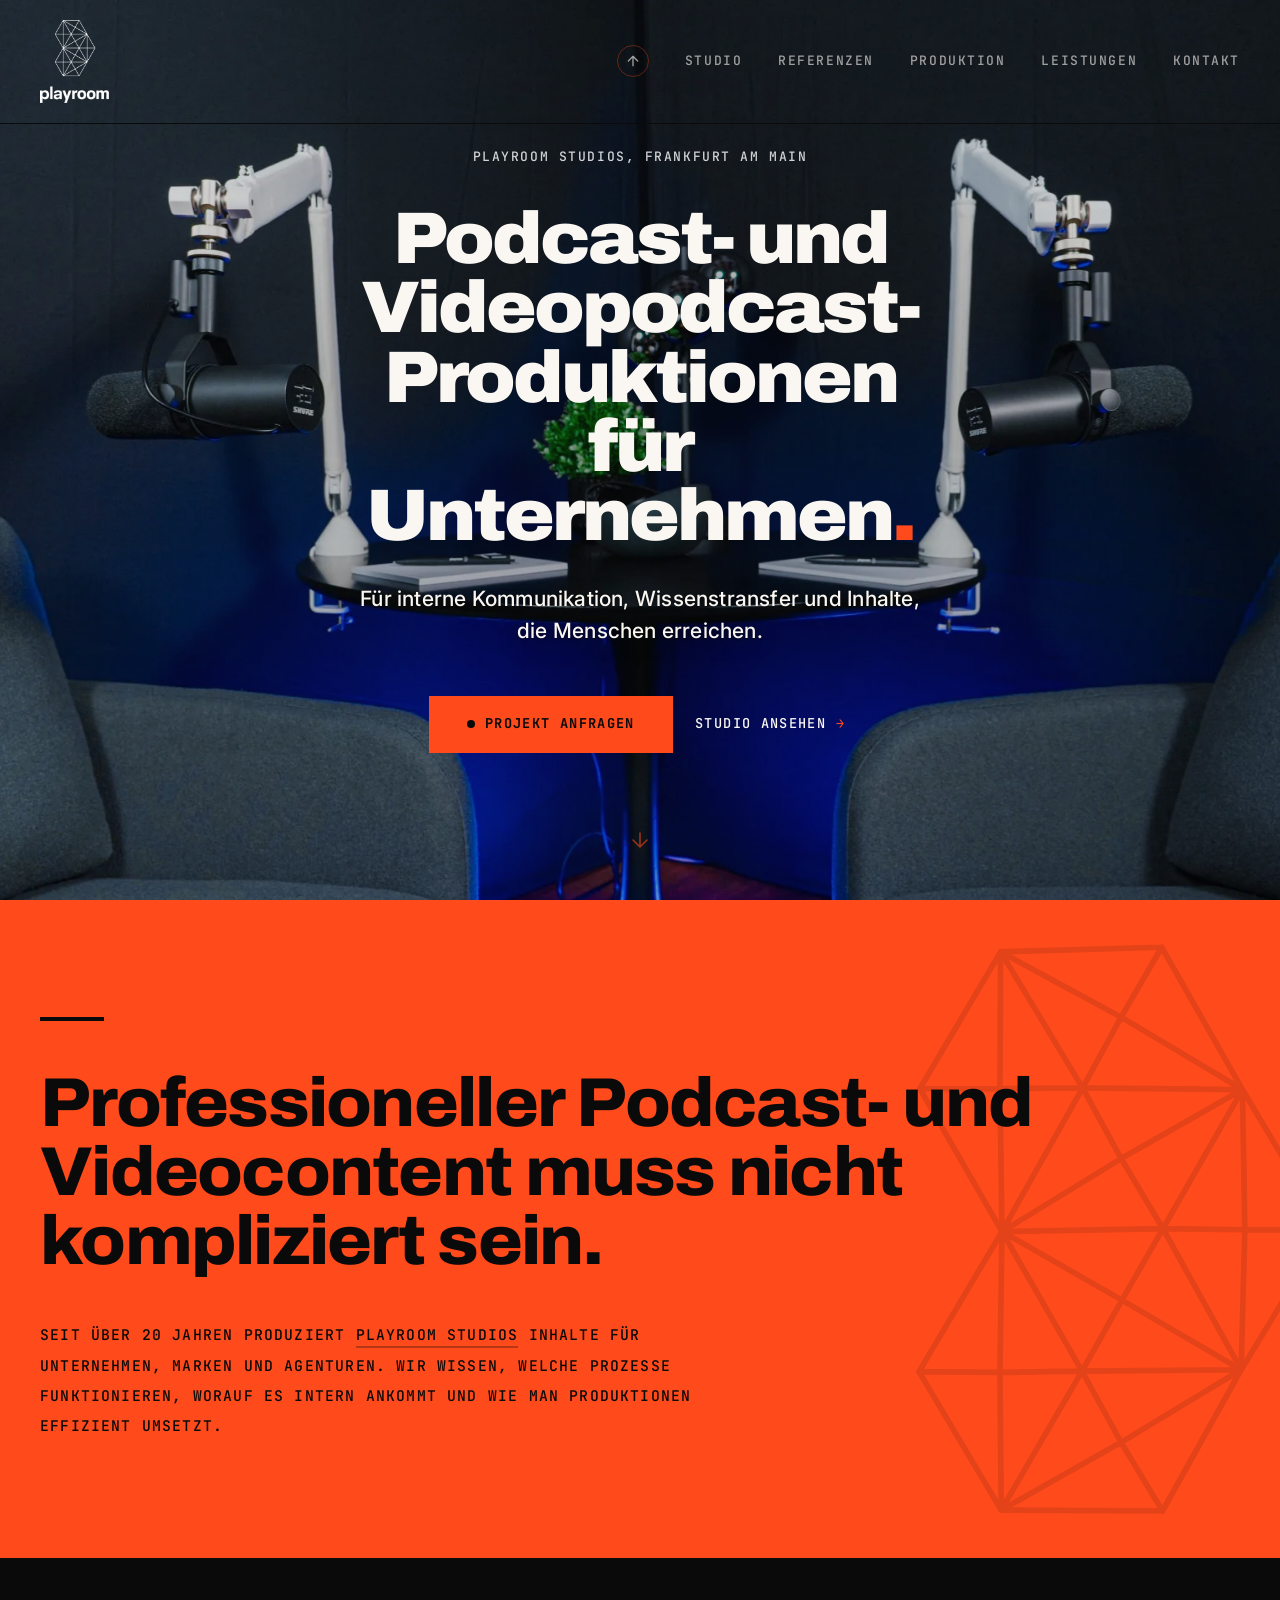
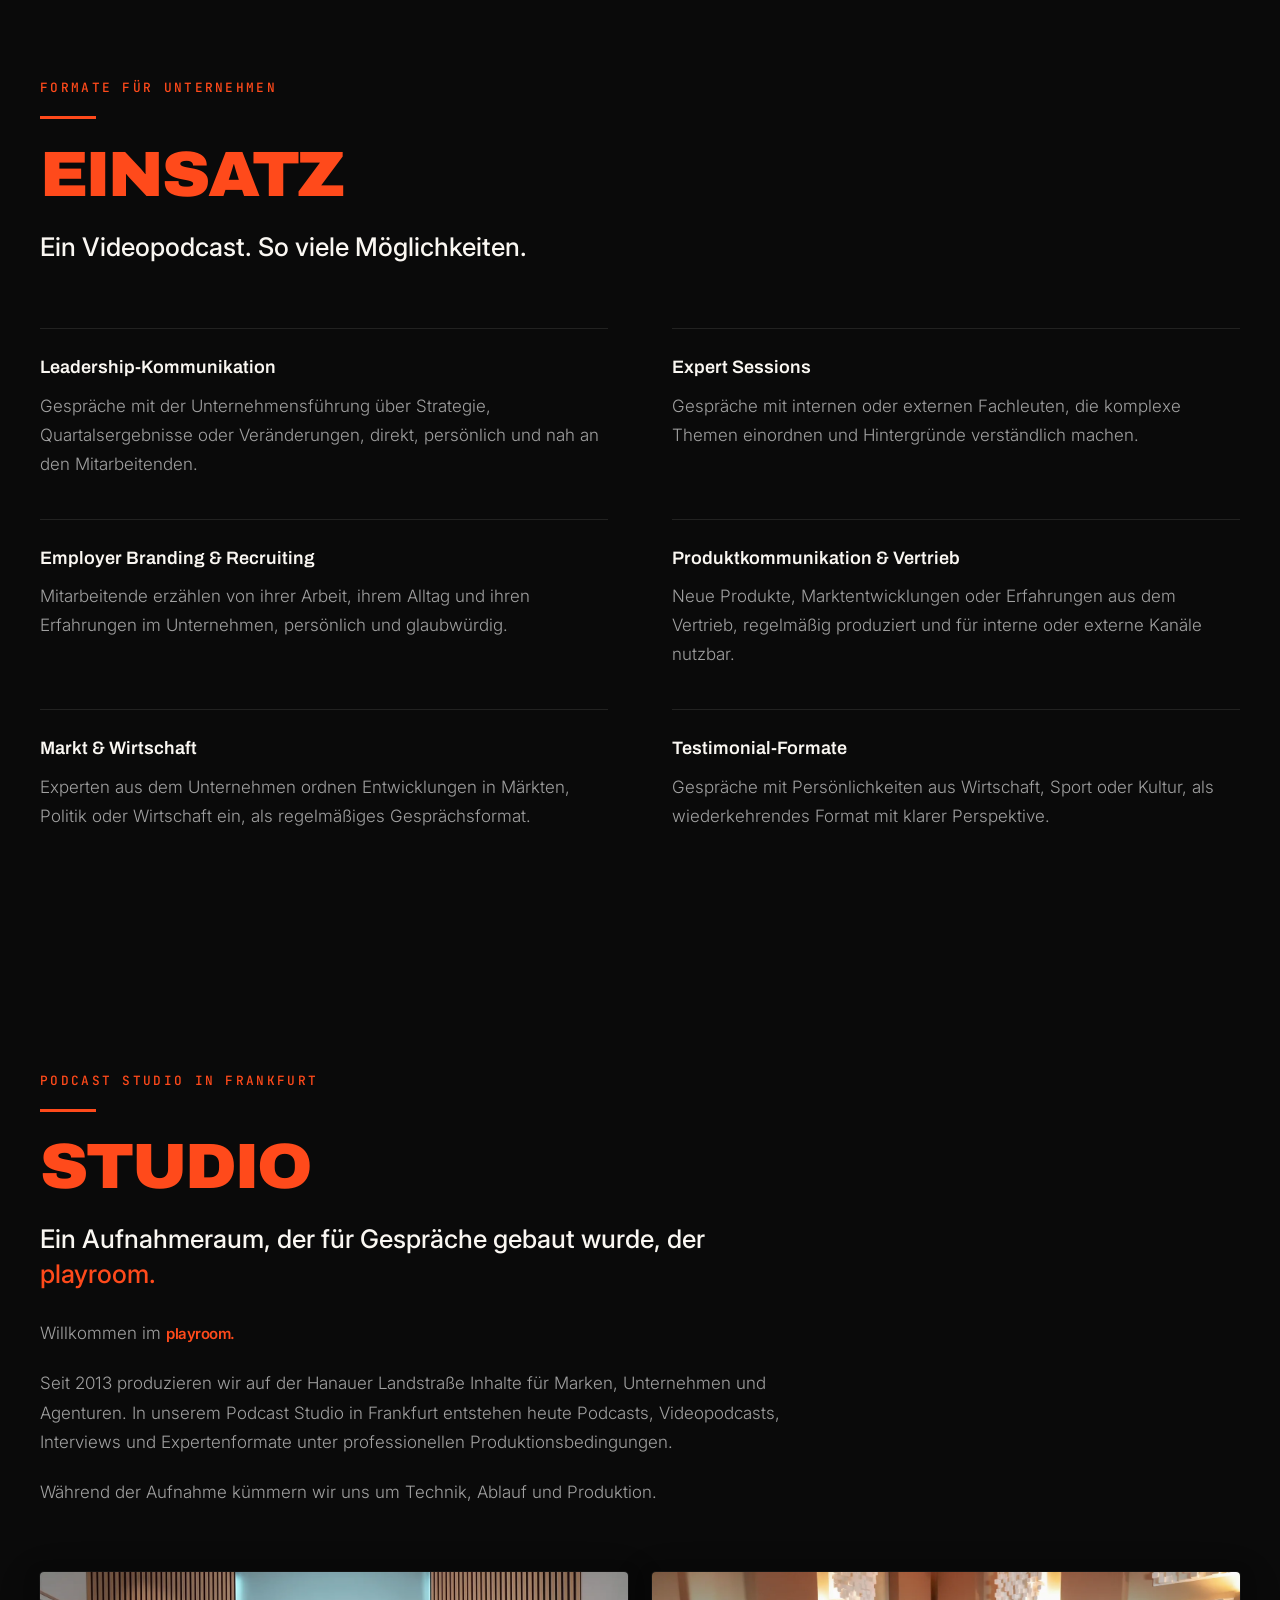
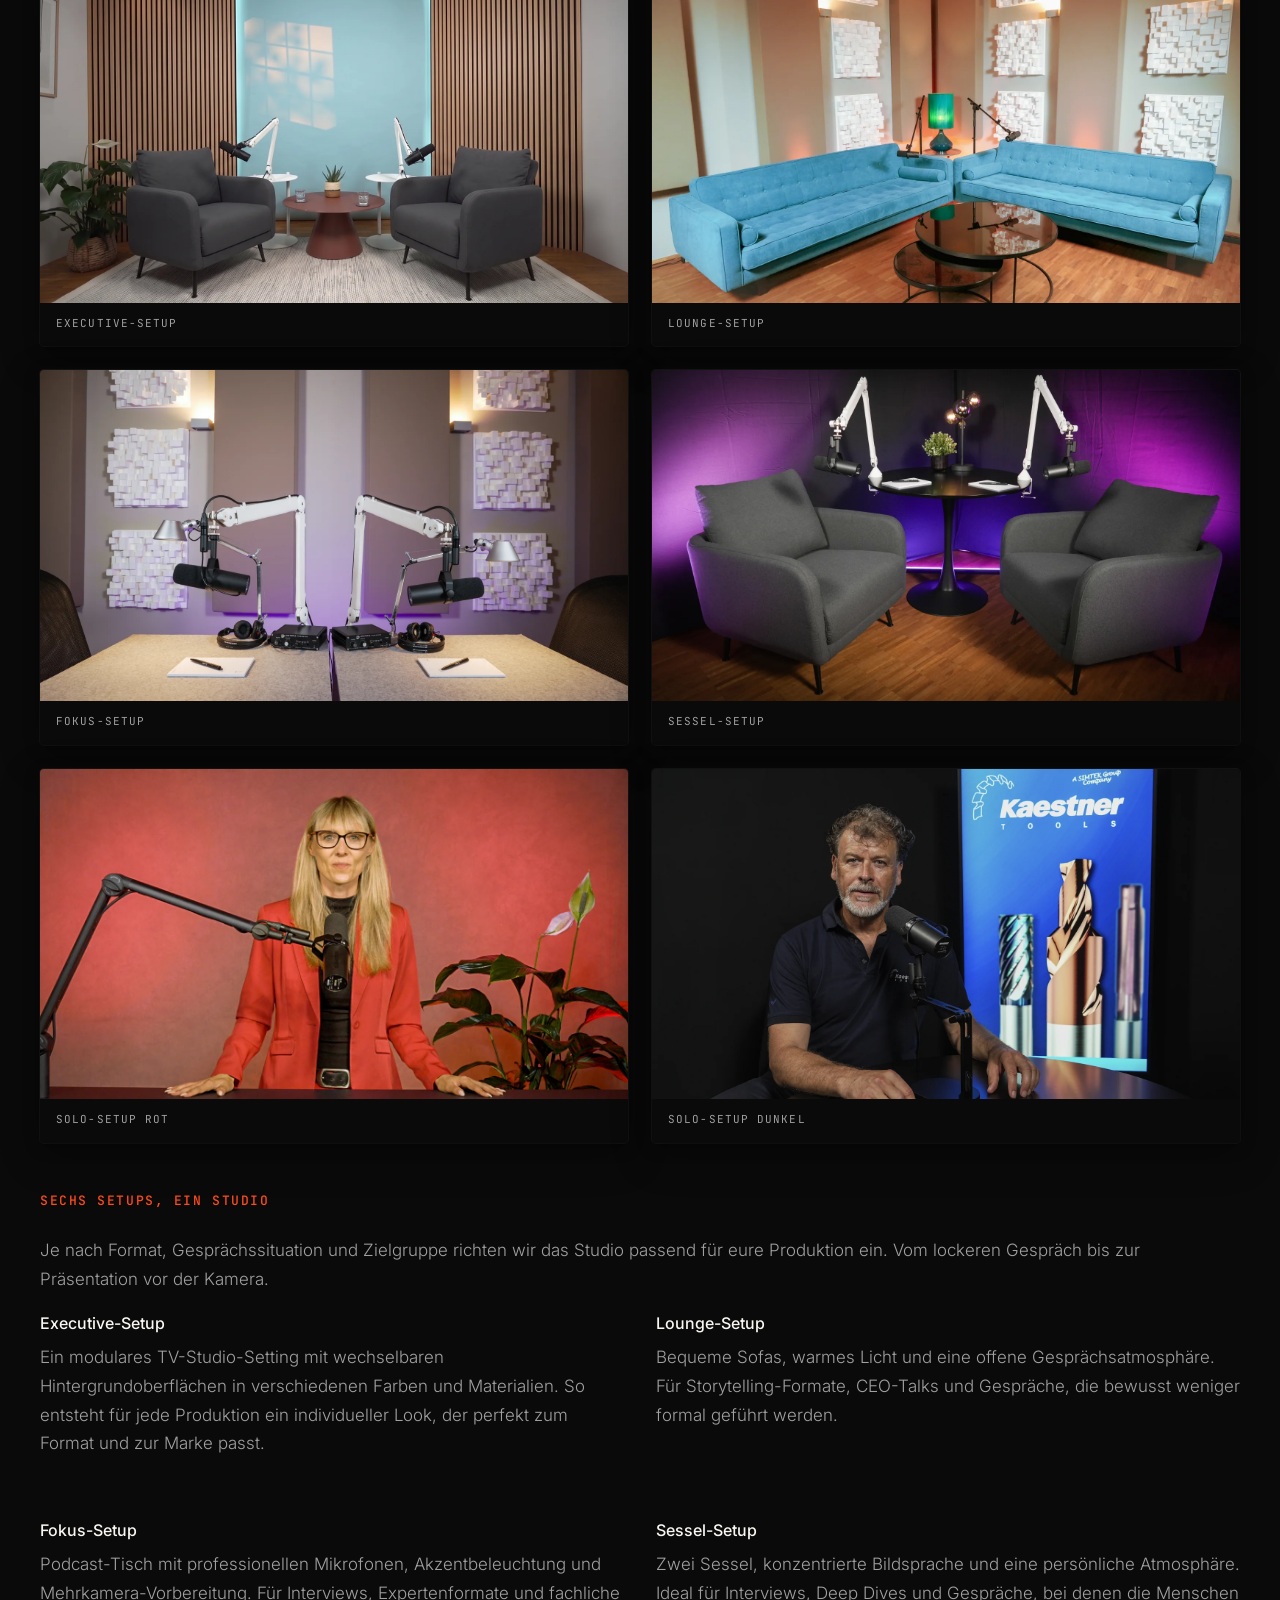
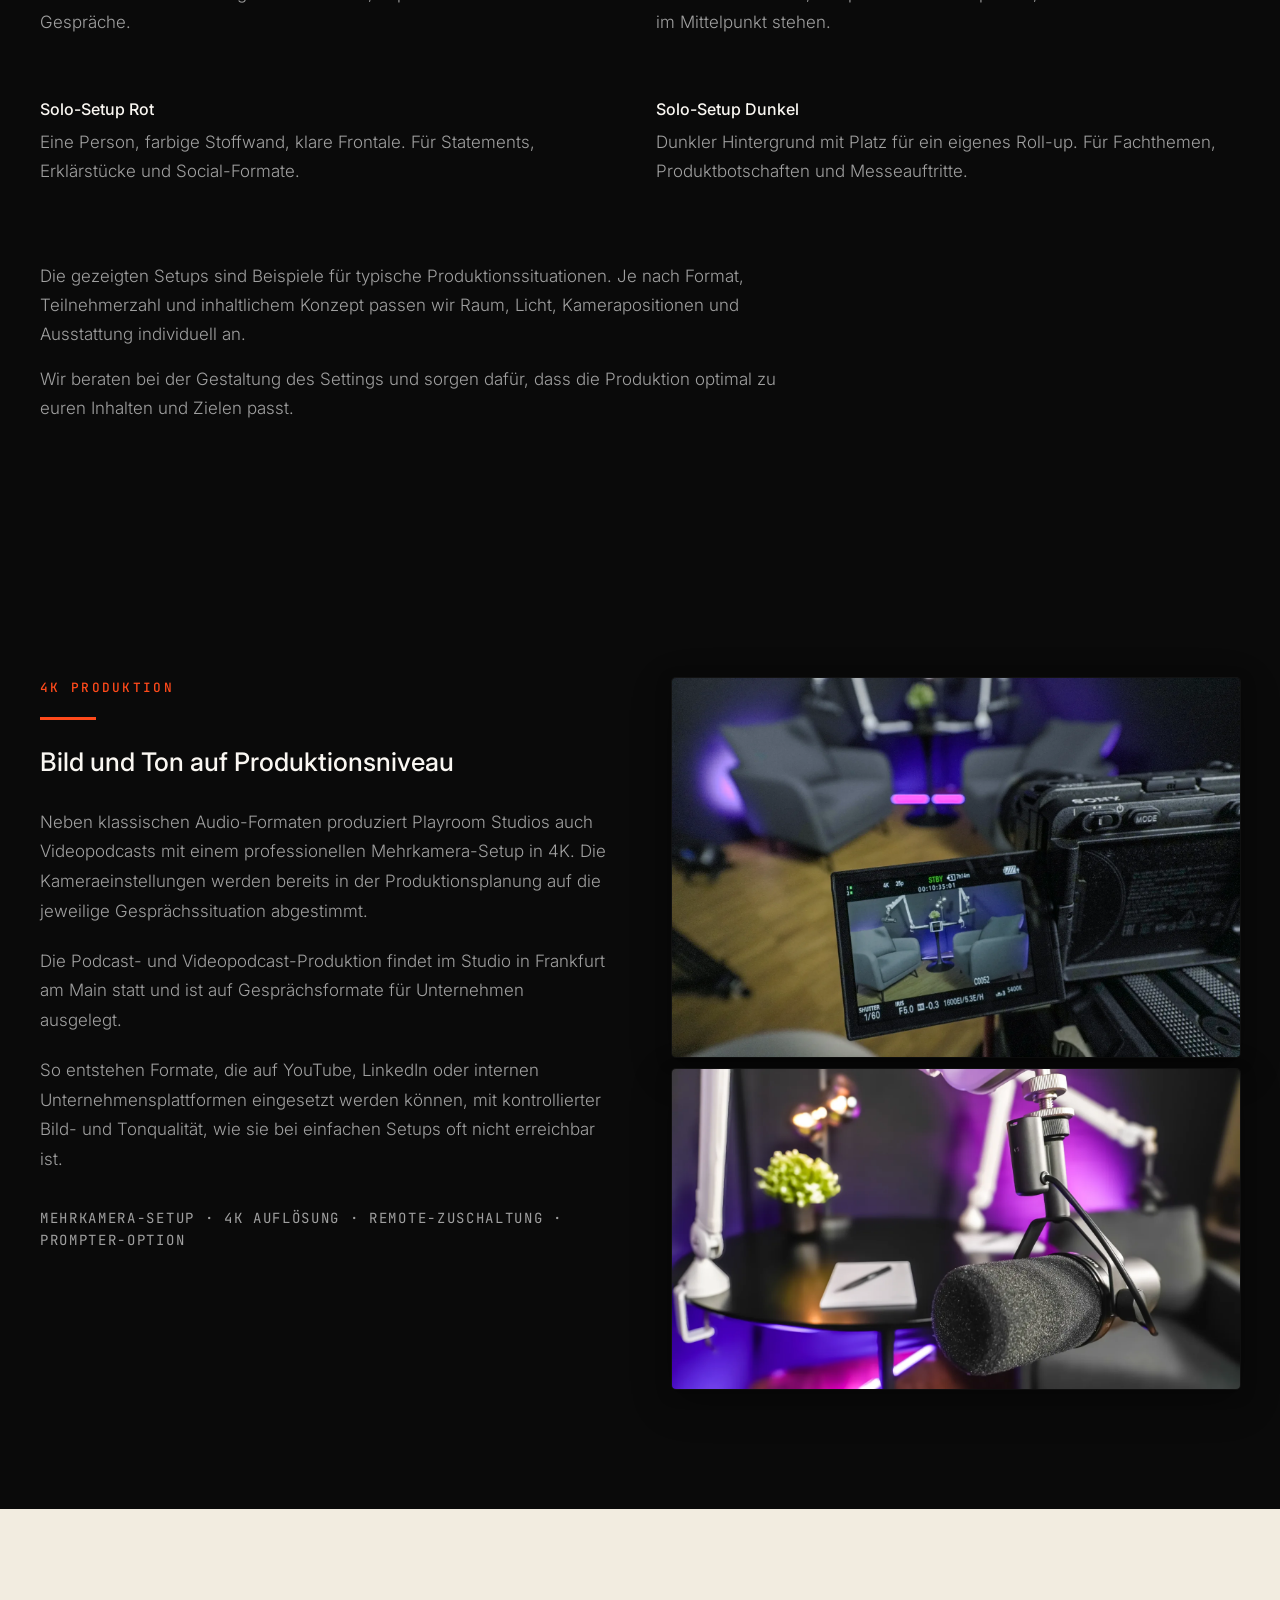
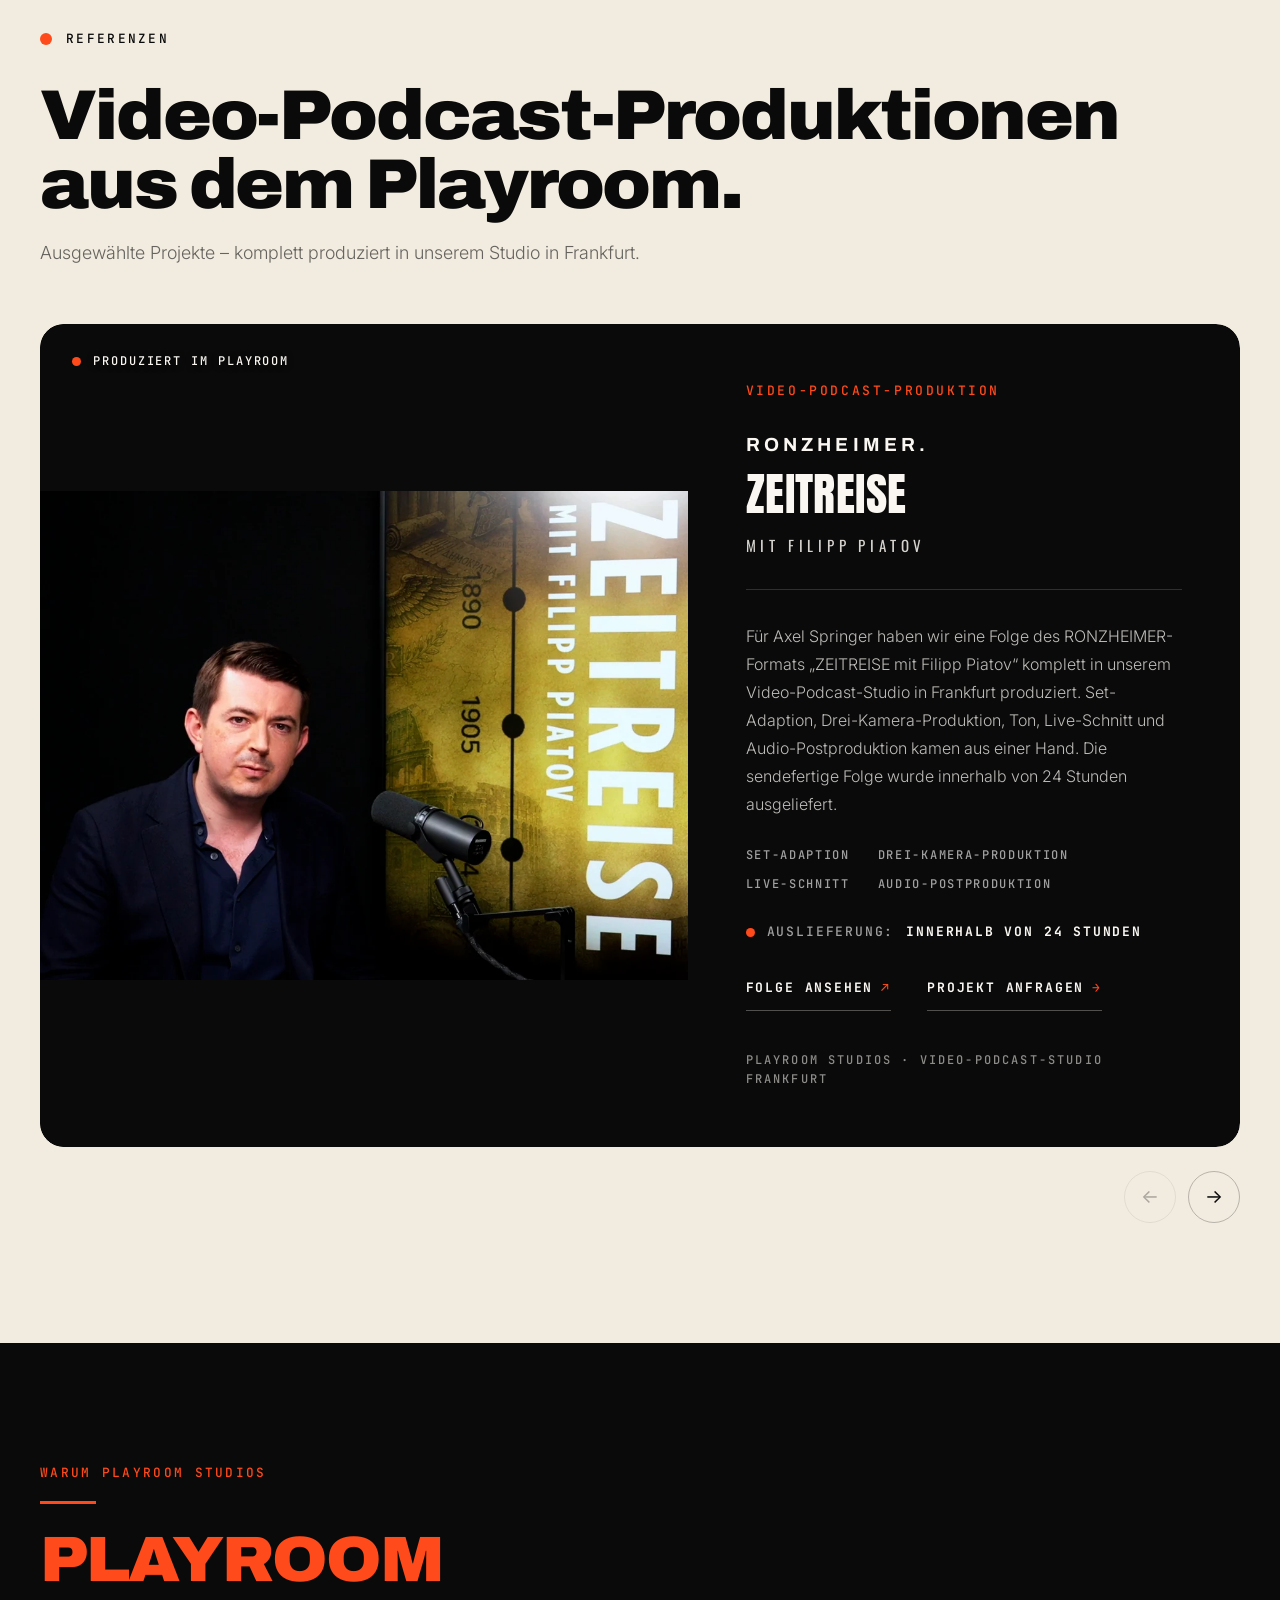
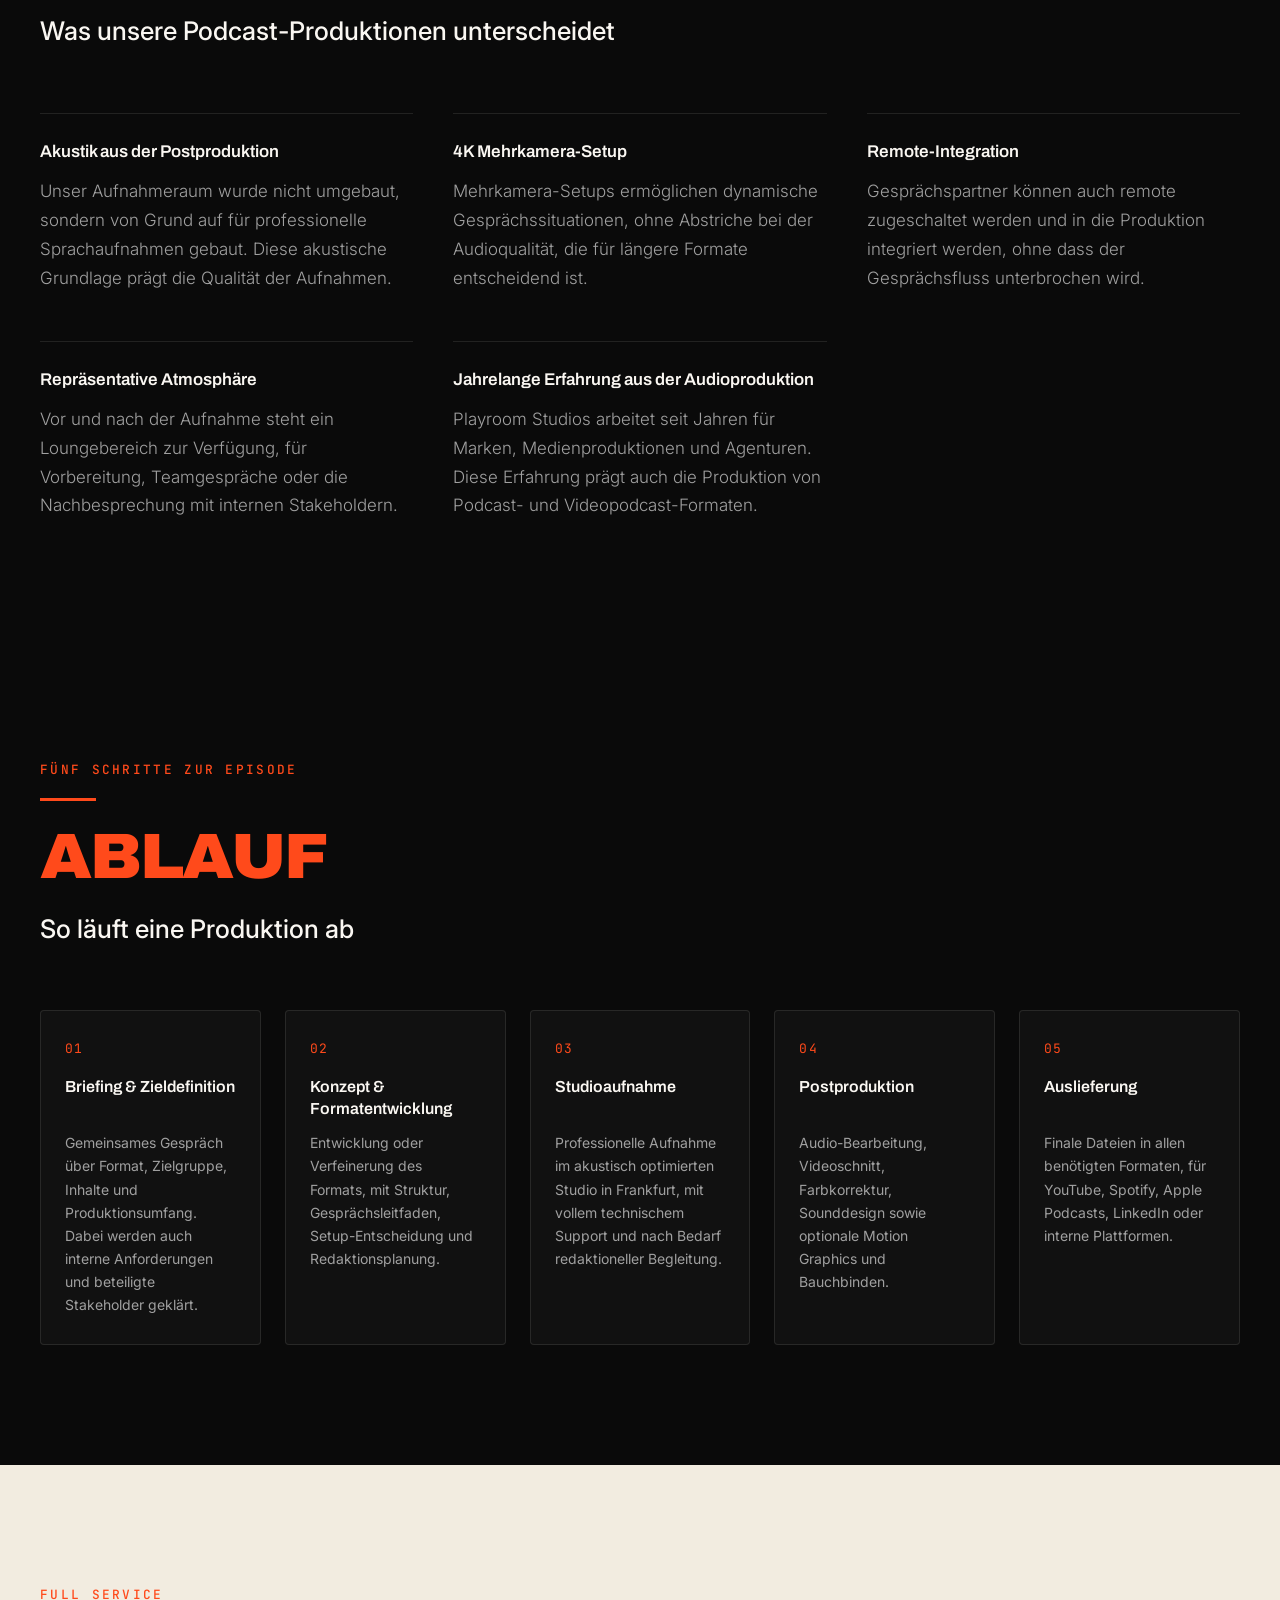
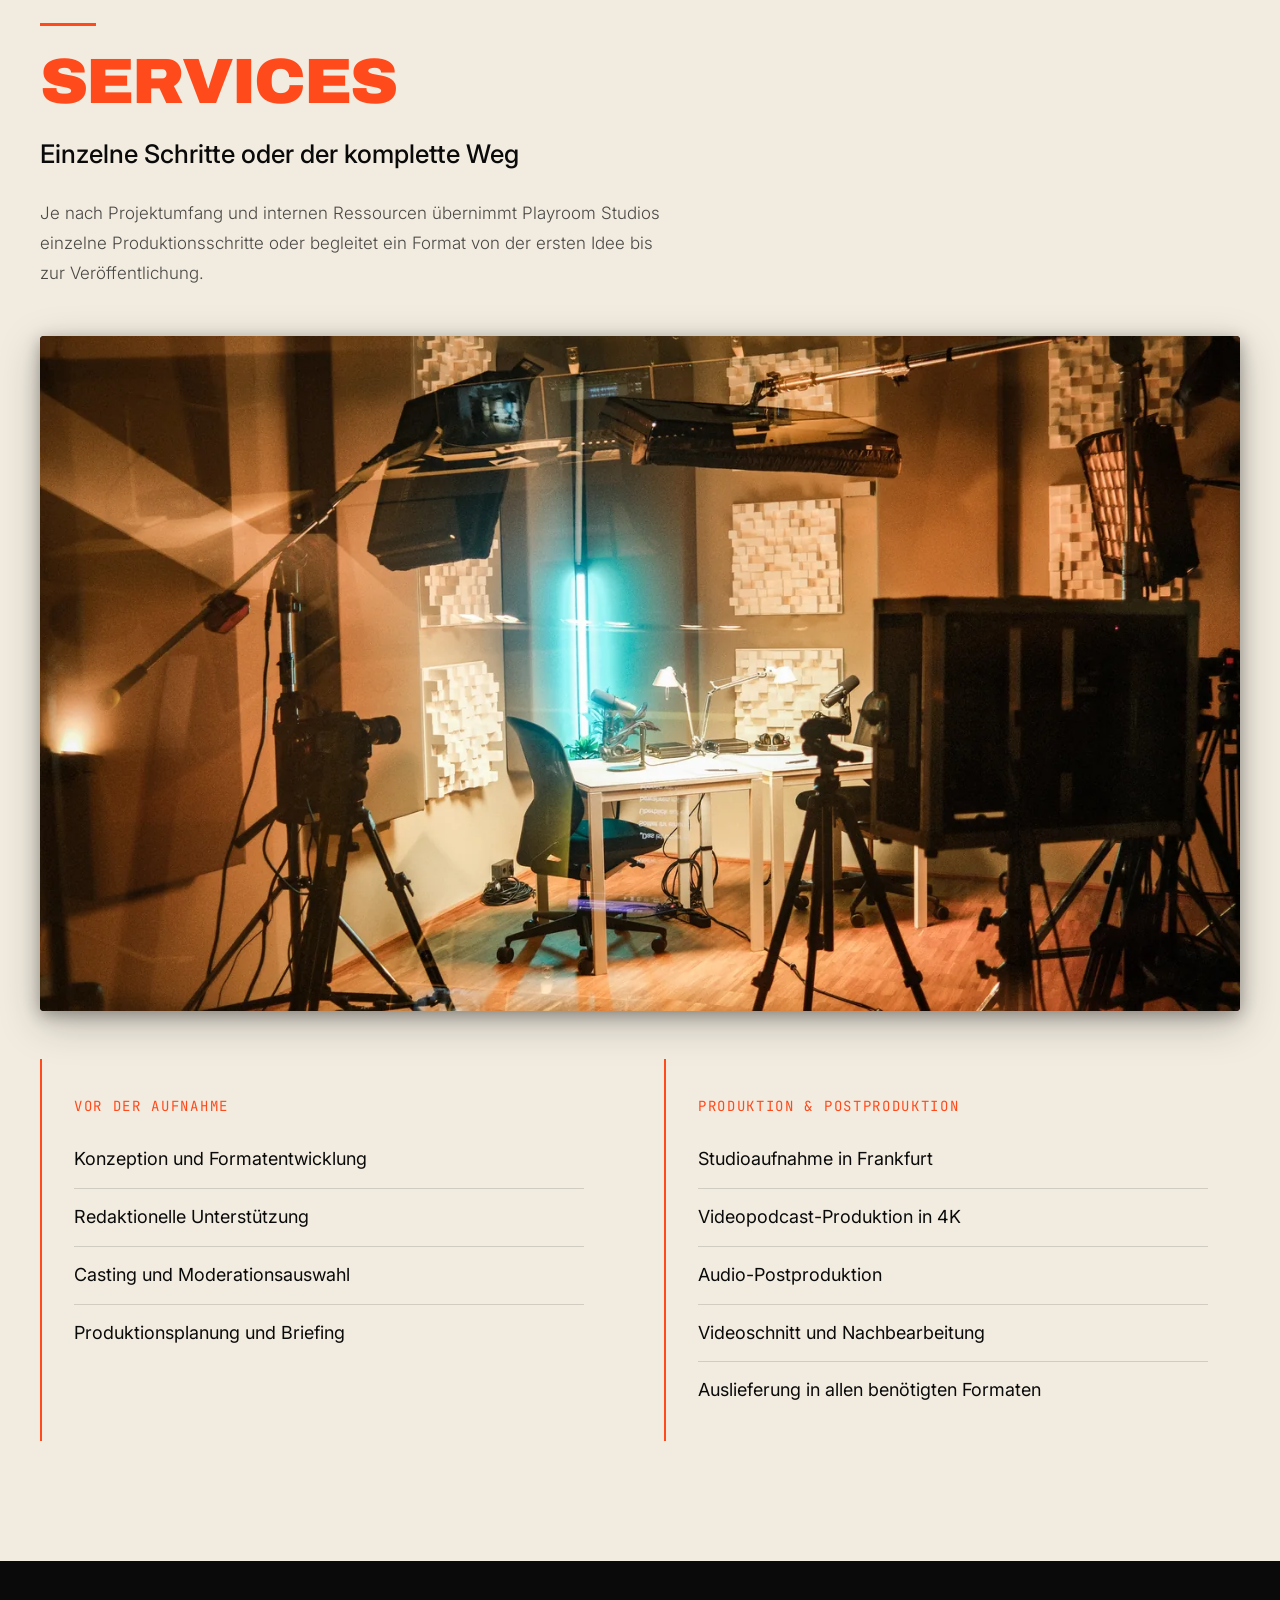
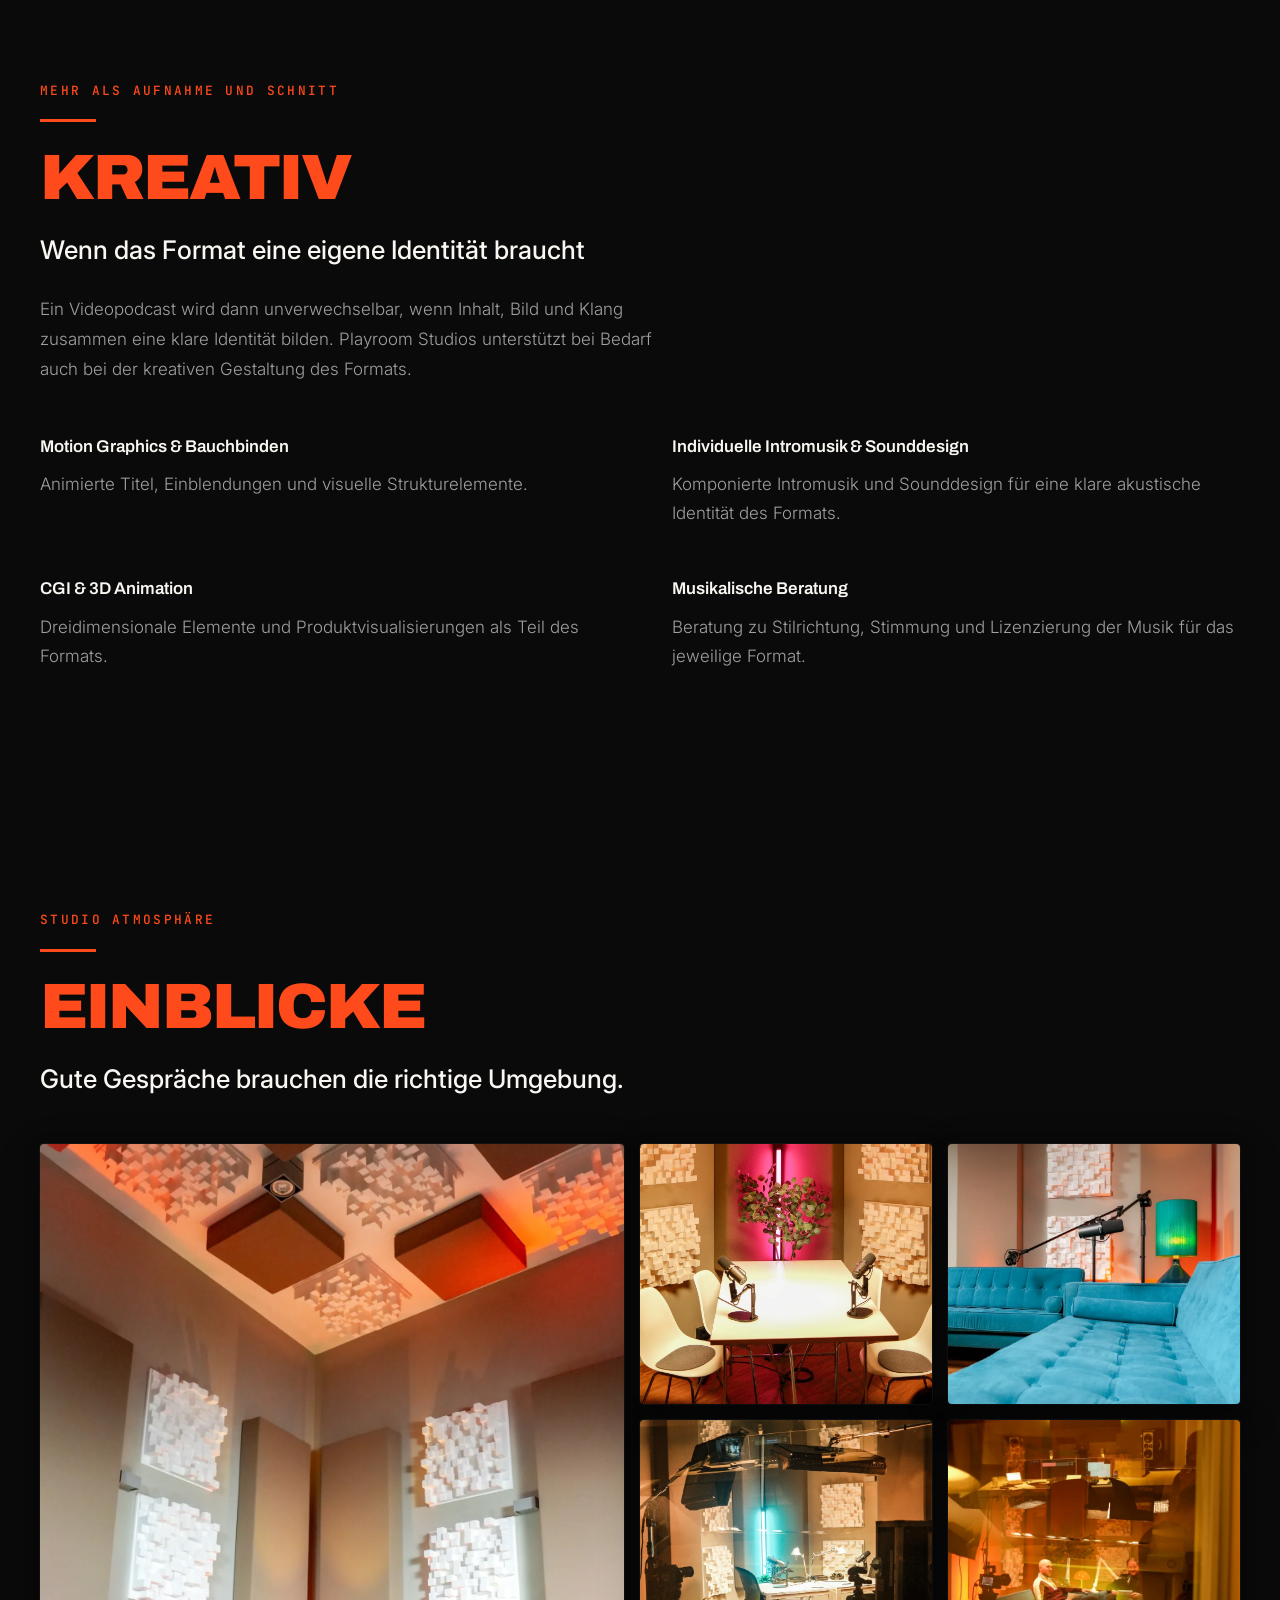
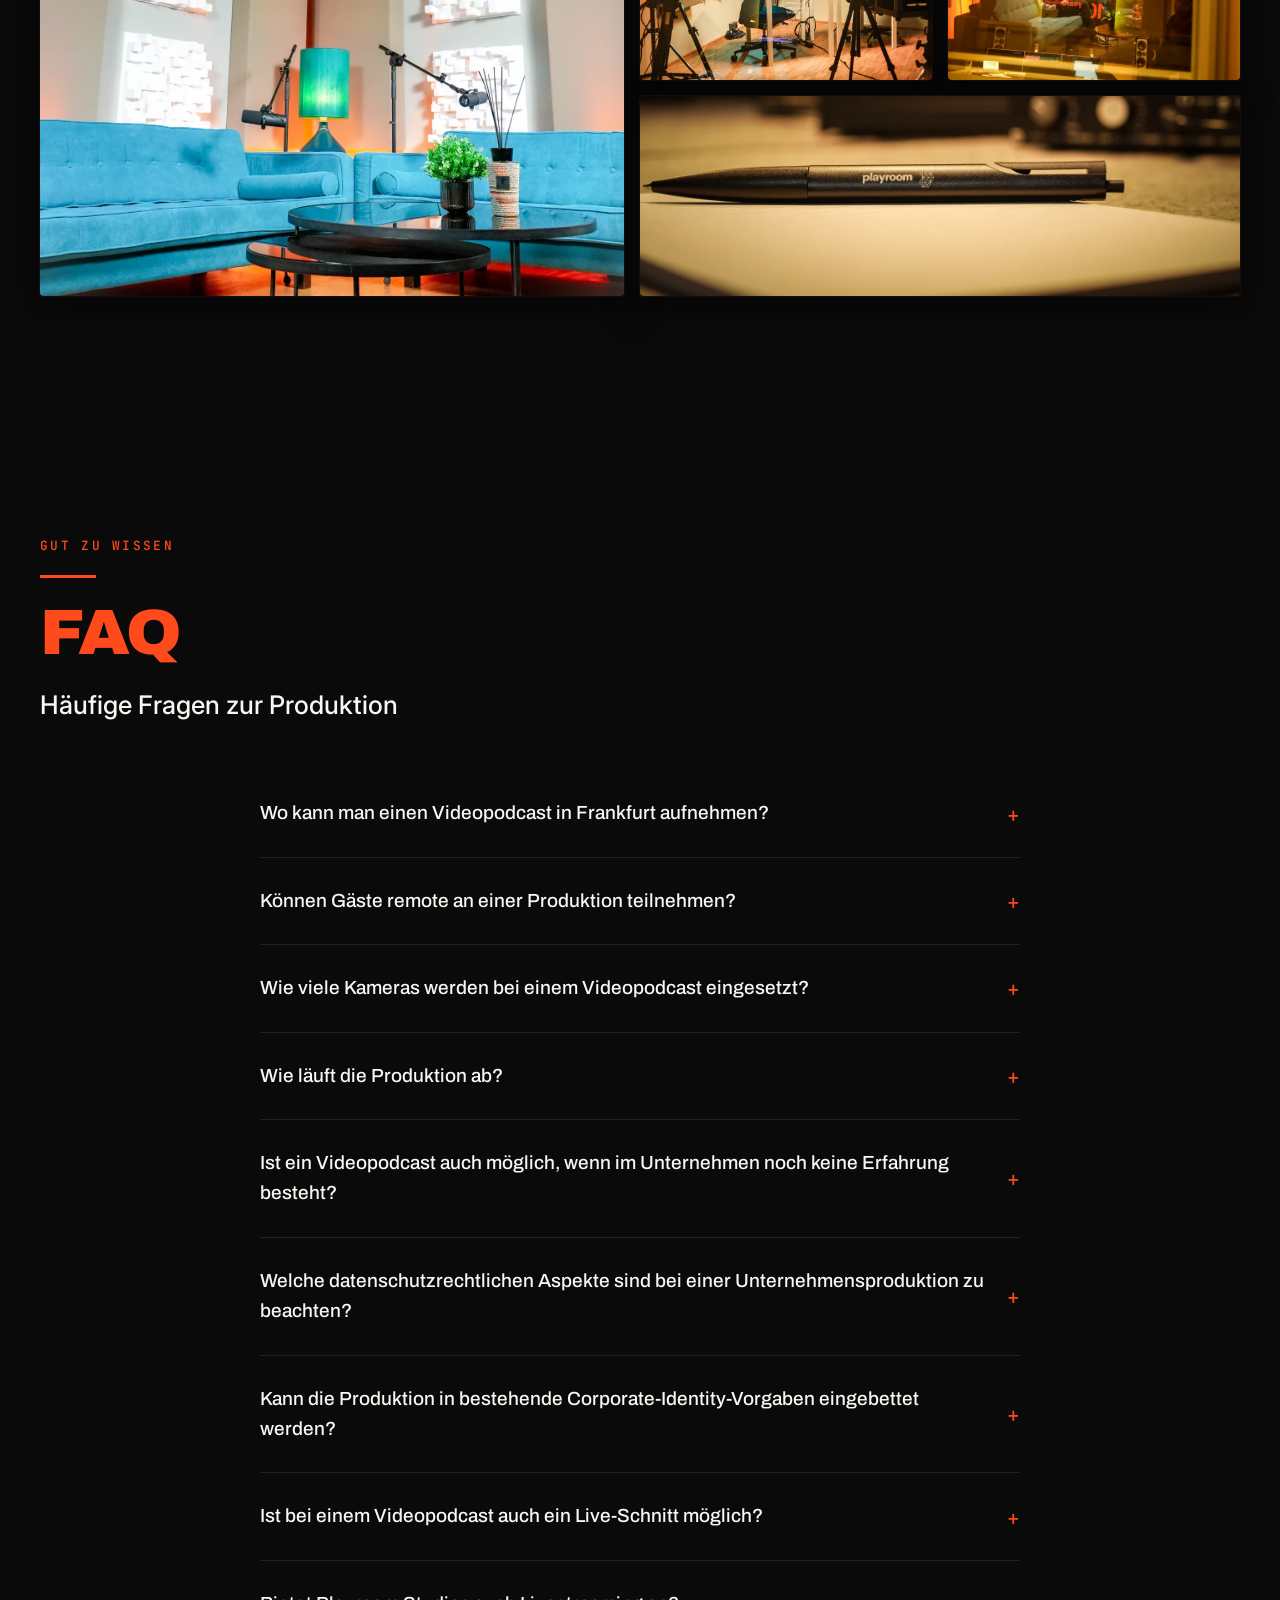
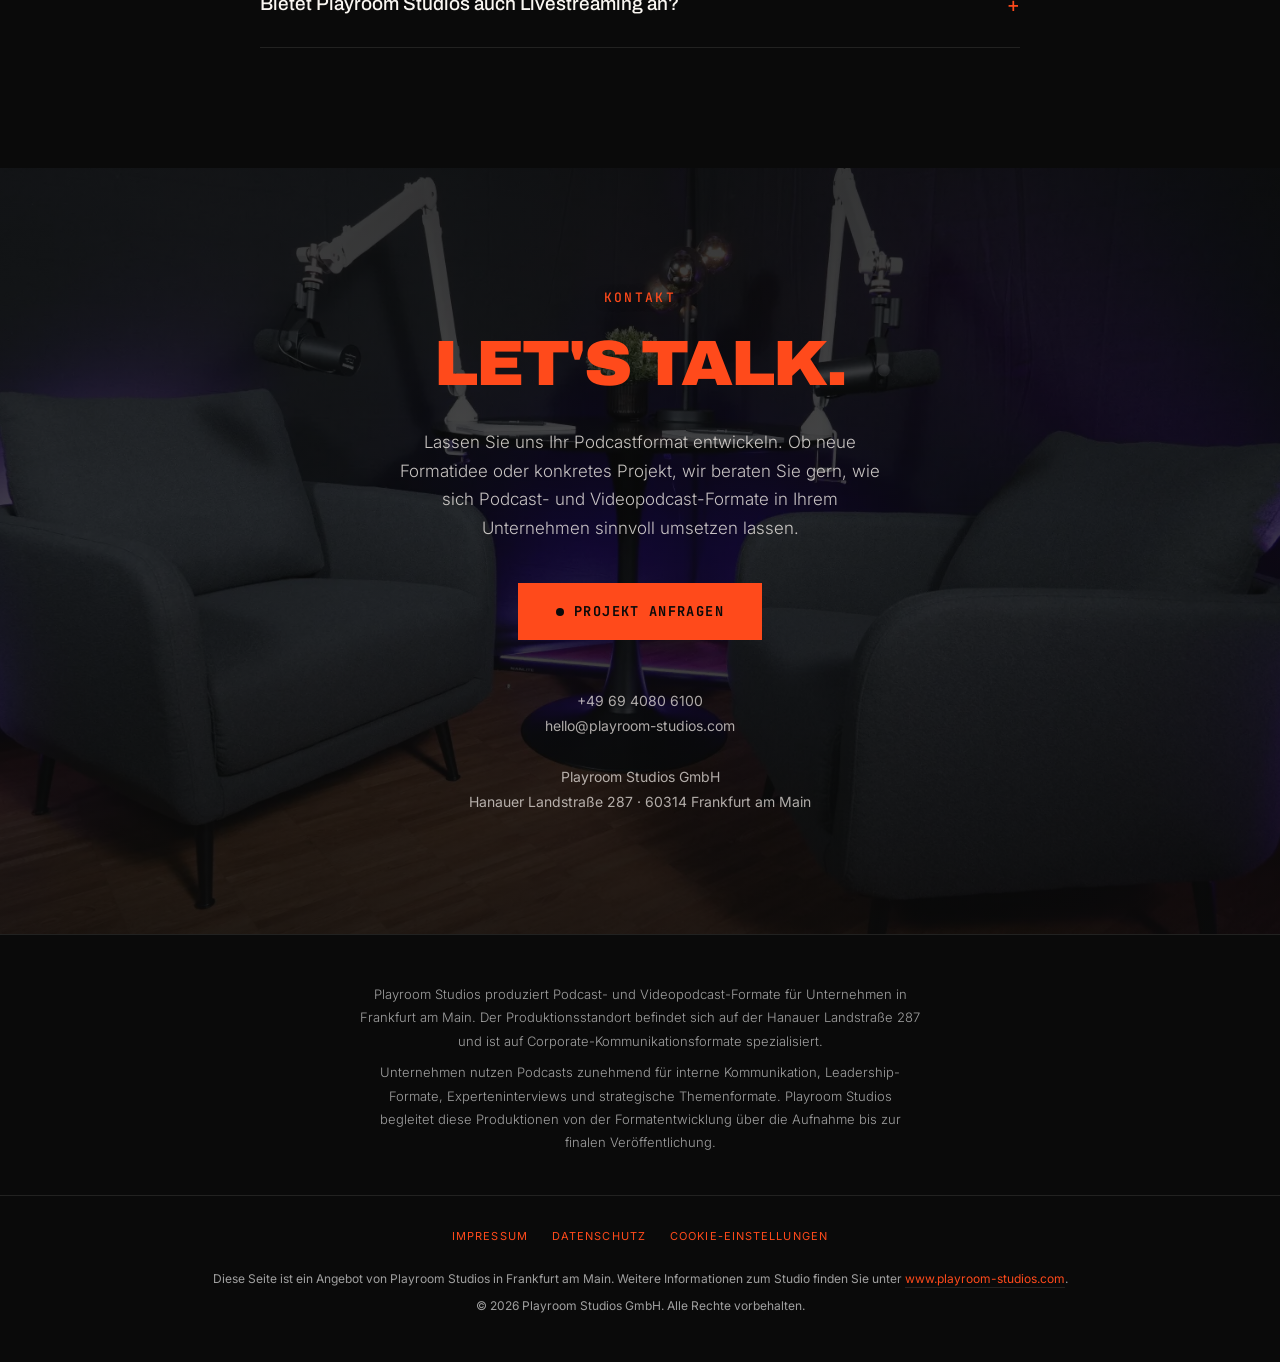
==== commit ff022123: "Hero: dünne Linie unter Nav behoben (Compositing-Seam-Fix) .hero-bg hat via translate3d-Parallax ein" ====
--- a/index.html
+++ b/index.html
@@ -41,7 +41,7 @@
 <link href="https://fonts.googleapis.com/css2?family=Anton&family=Archivo:wdth,wght@62..125,100..900&family=Inter:wght@300;400;500;600;700;800;900&family=JetBrains+Mono:wght@400;500;600;700&family=Oswald:wght@400..600&display=swap" rel="stylesheet">
 
 <!-- Styles -->
-<link rel="stylesheet" href="style.css?v=57">
+<link rel="stylesheet" href="style.css?v=58">
 
 <!-- Anfrage-Bot Styles -->
 <link rel="stylesheet" href="https://bot.podcast-frankfurt.net/widget.css">
--- a/style.css
+++ b/style.css
@@ -420,7 +420,14 @@
 
 .hero-bg {
   position: absolute;
-  inset: 0;
+  /* 2px Overscan statt inset:0 — die Parallax-Transform (translate3d in
+     script.js) promotet .hero-bg auf eine eigene Compositing-Layer, die bei
+     manchen Zoom-/DPR-Kombinationen einen Sub-Pixel-Spalt unter der fixed
+     .nav zeigt. .hero hat overflow:hidden, schneidet den Overscan sauber ab. */
+  top: -2px;
+  left: -2px;
+  right: -2px;
+  bottom: -2px;
   z-index: 0;
   will-change: transform;
 }
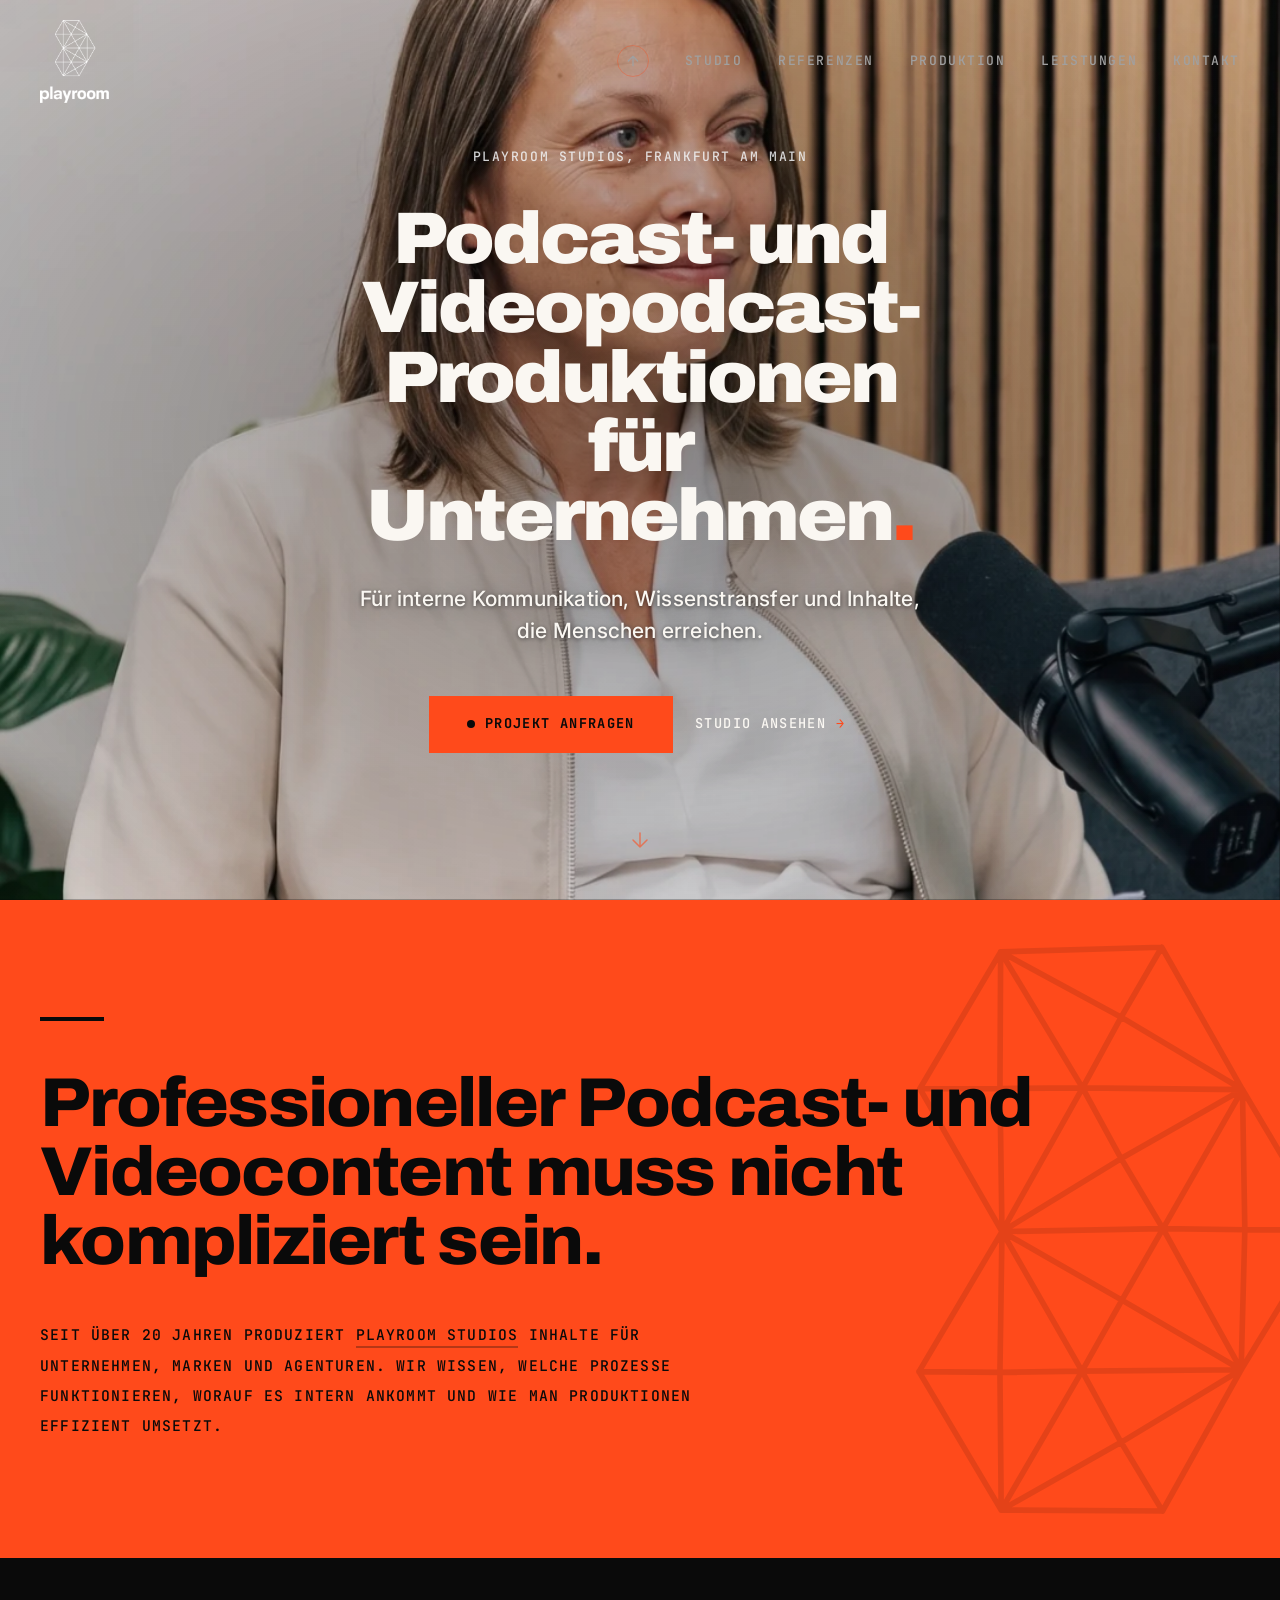
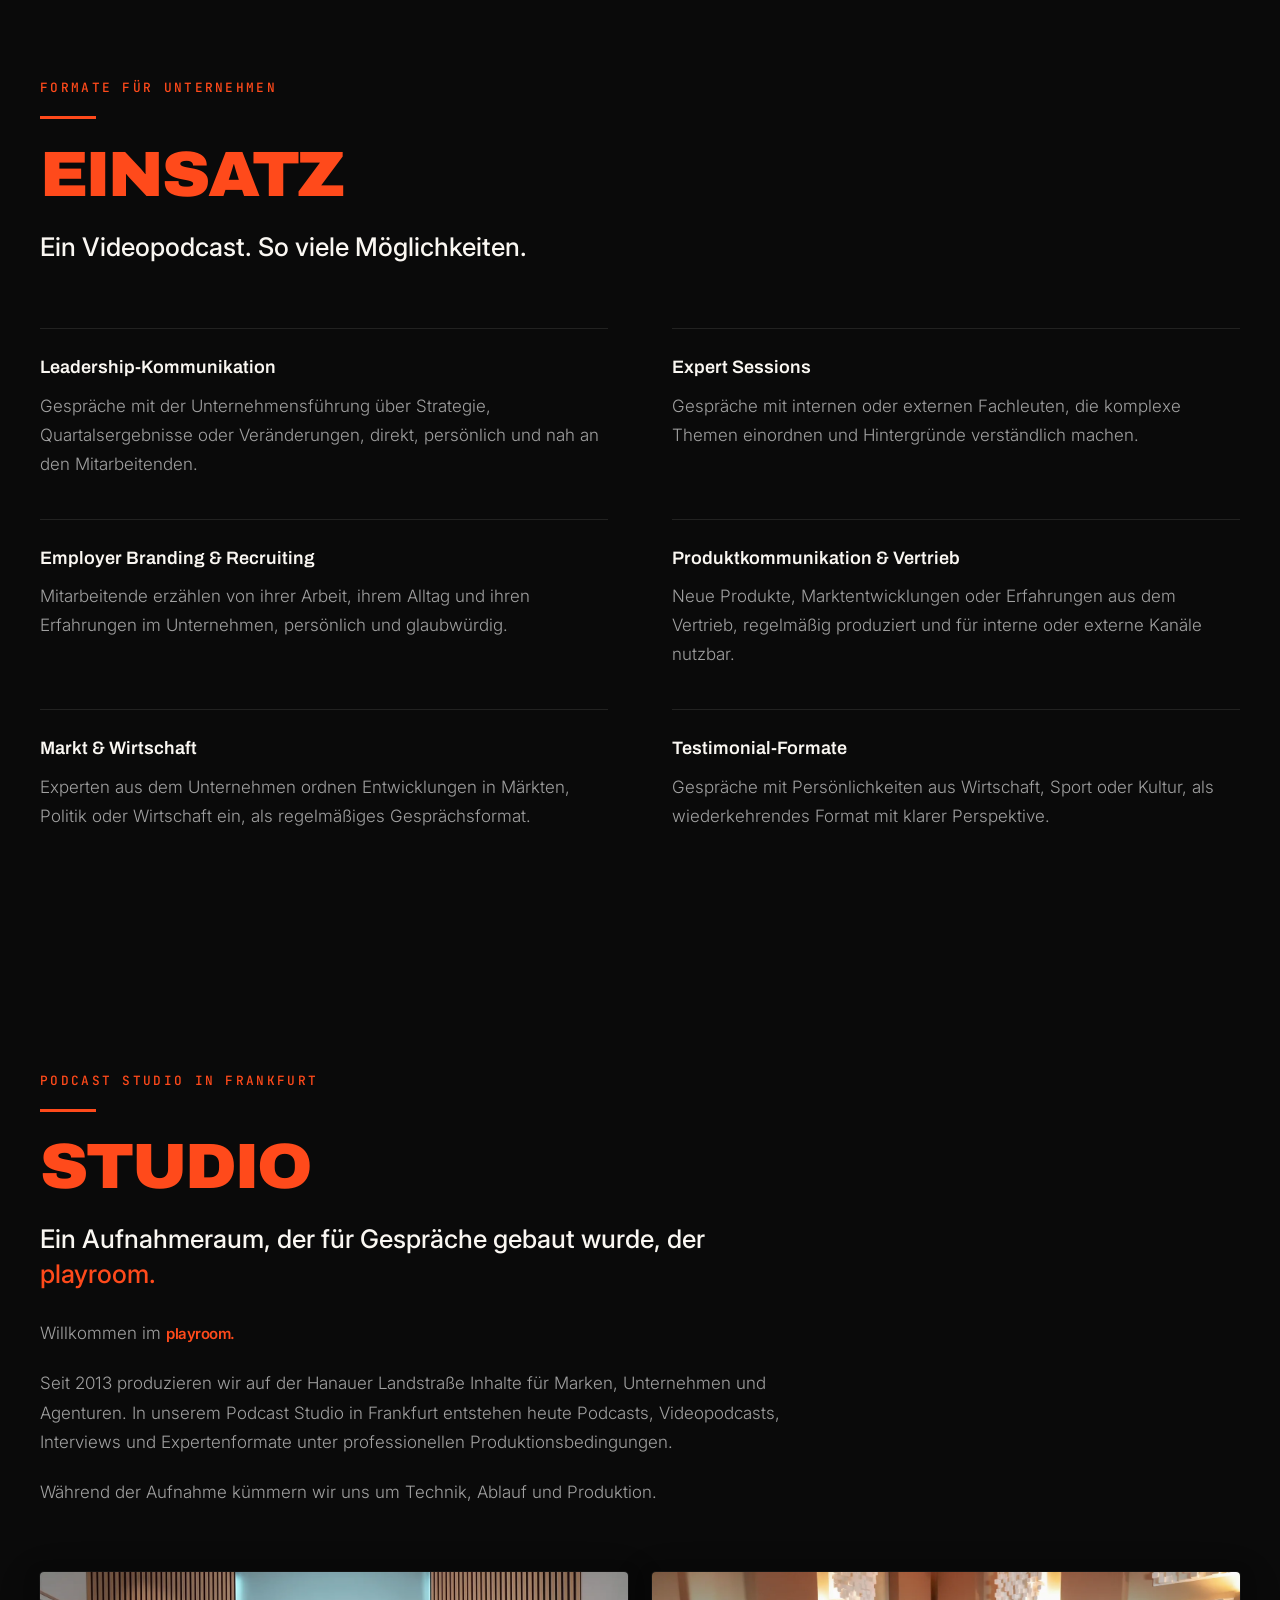
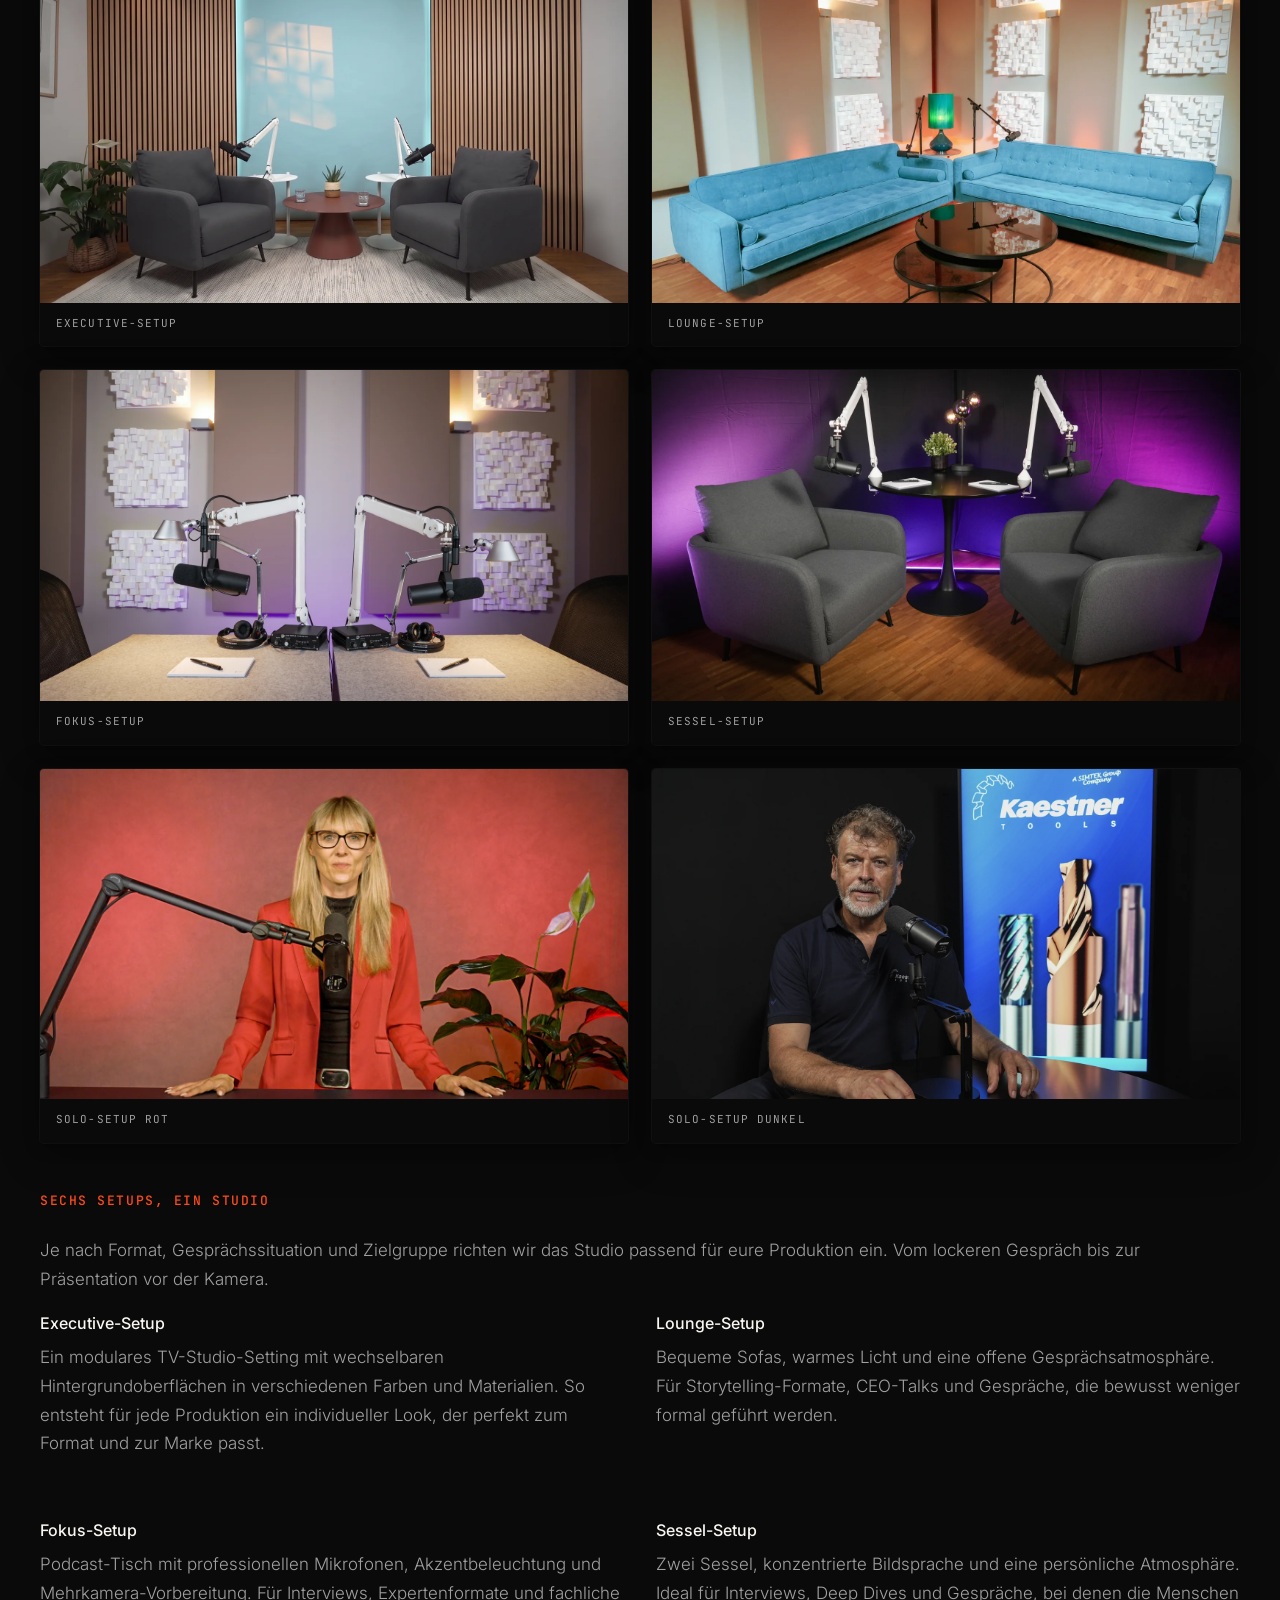
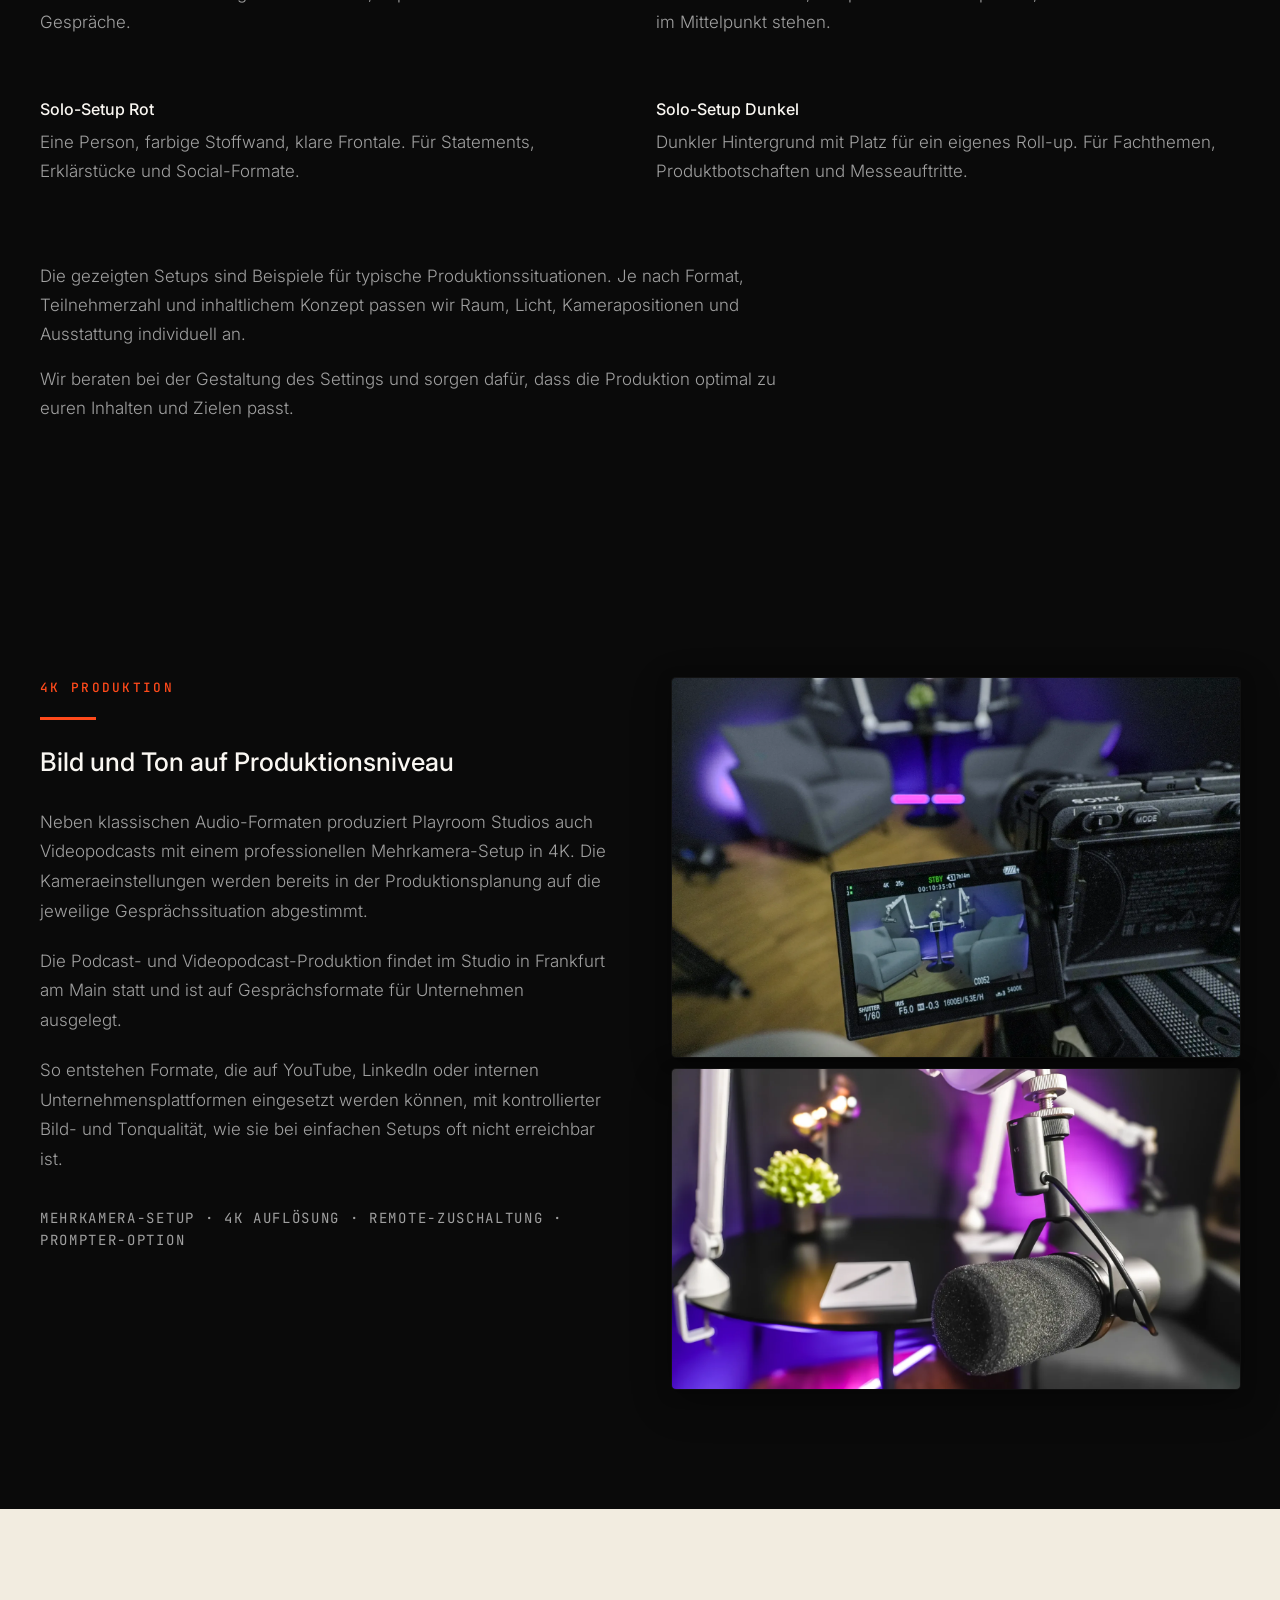
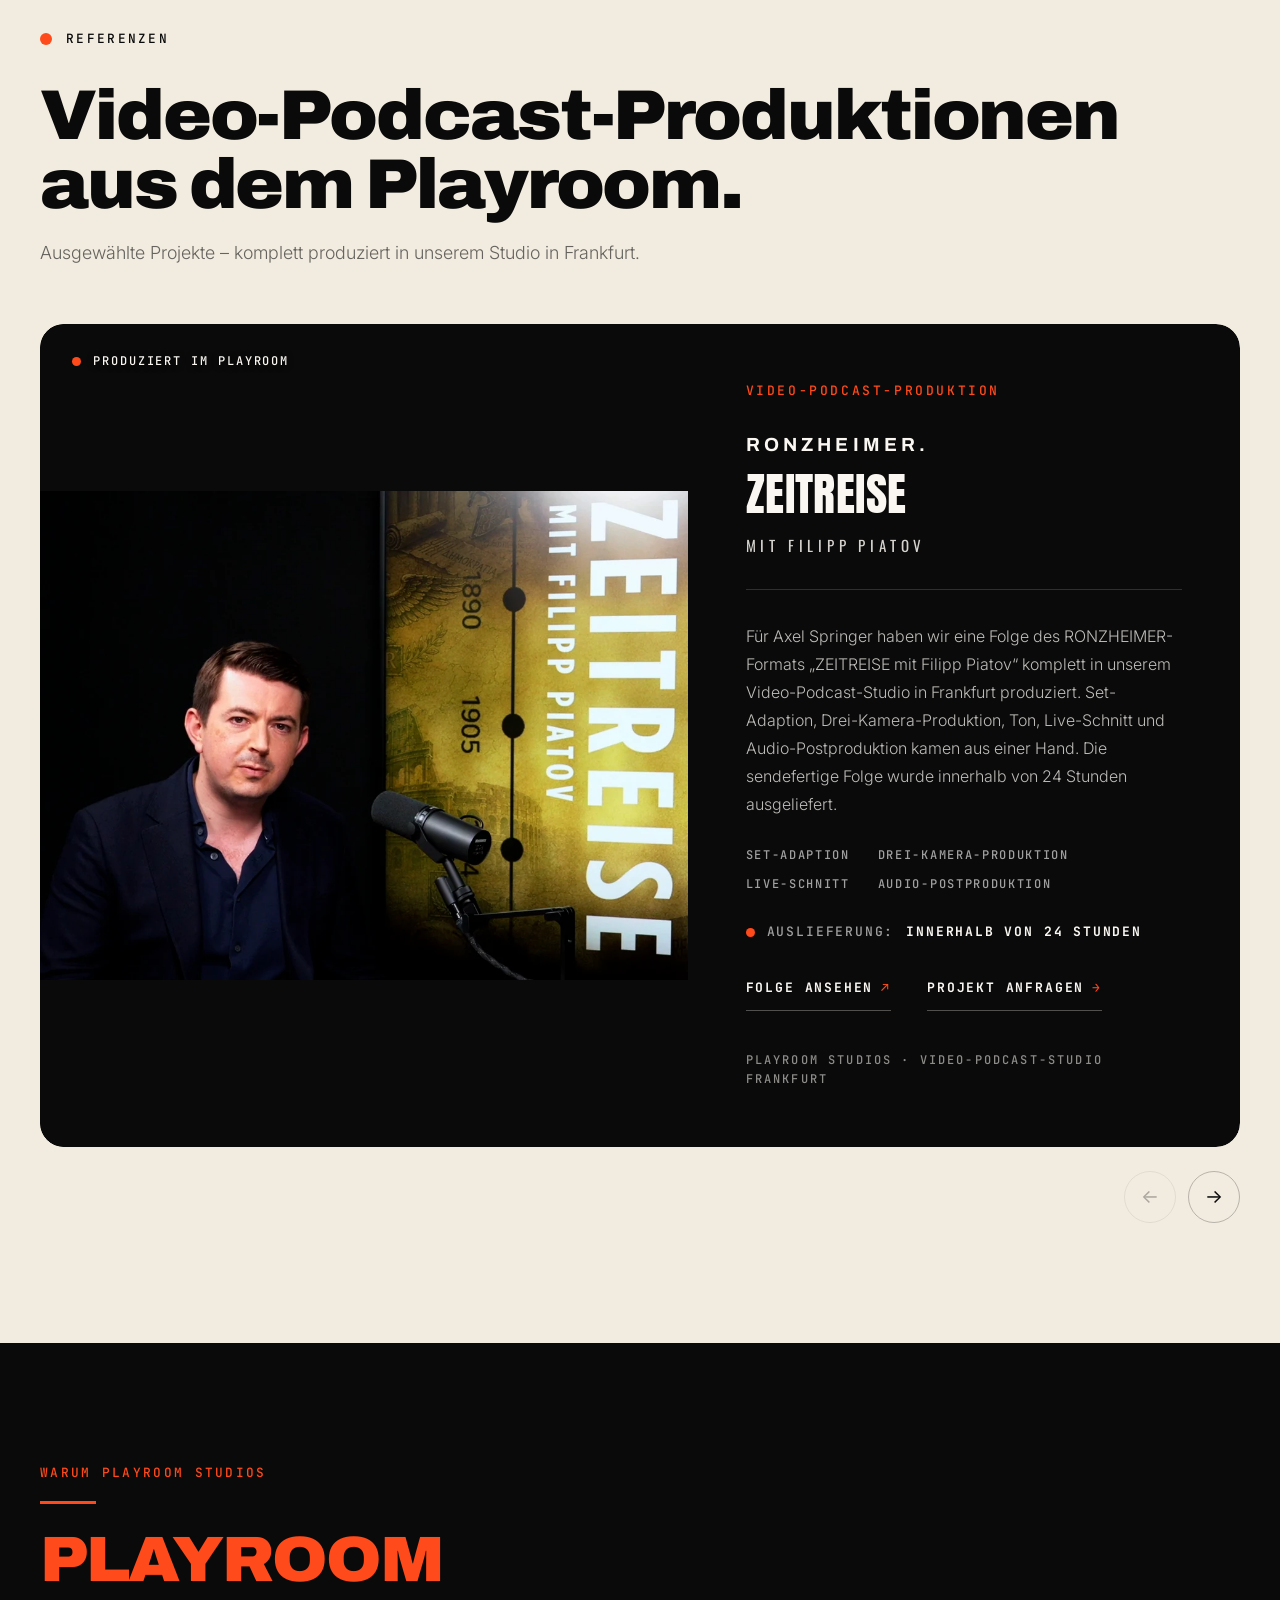
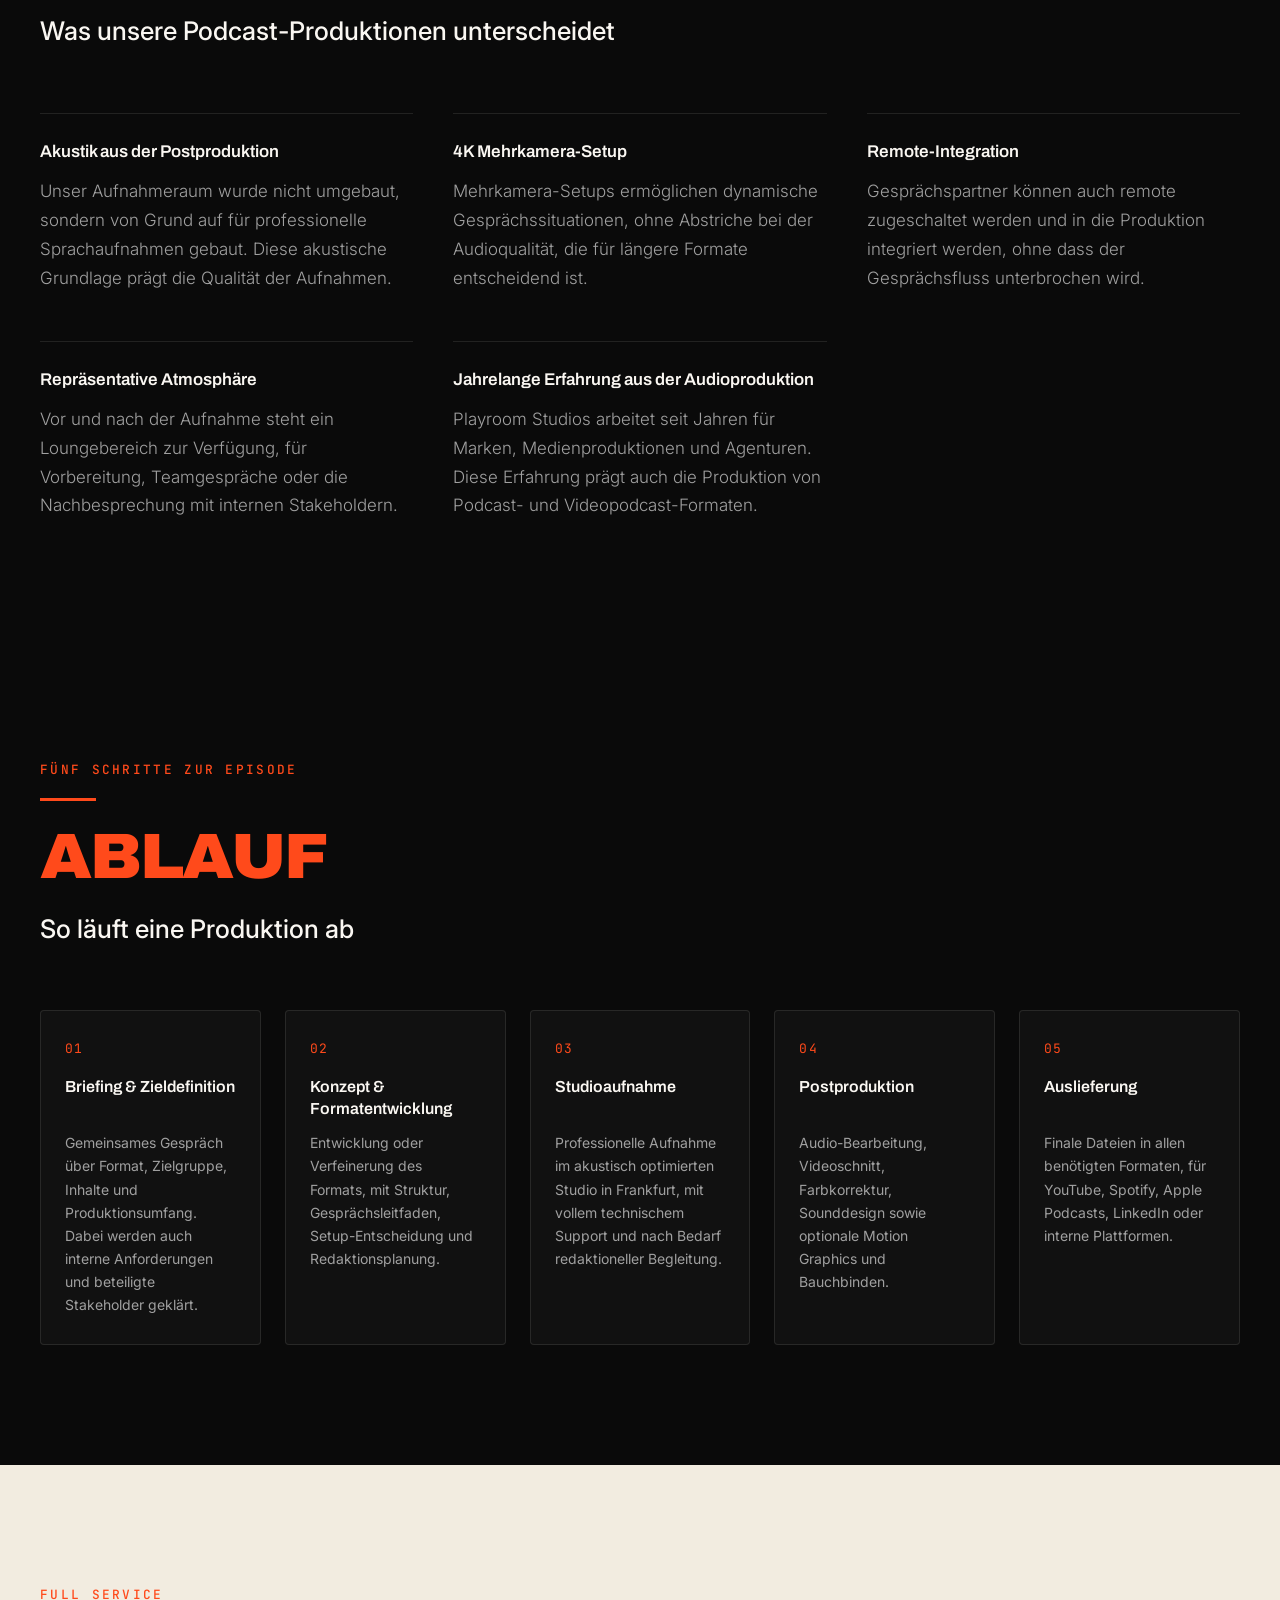
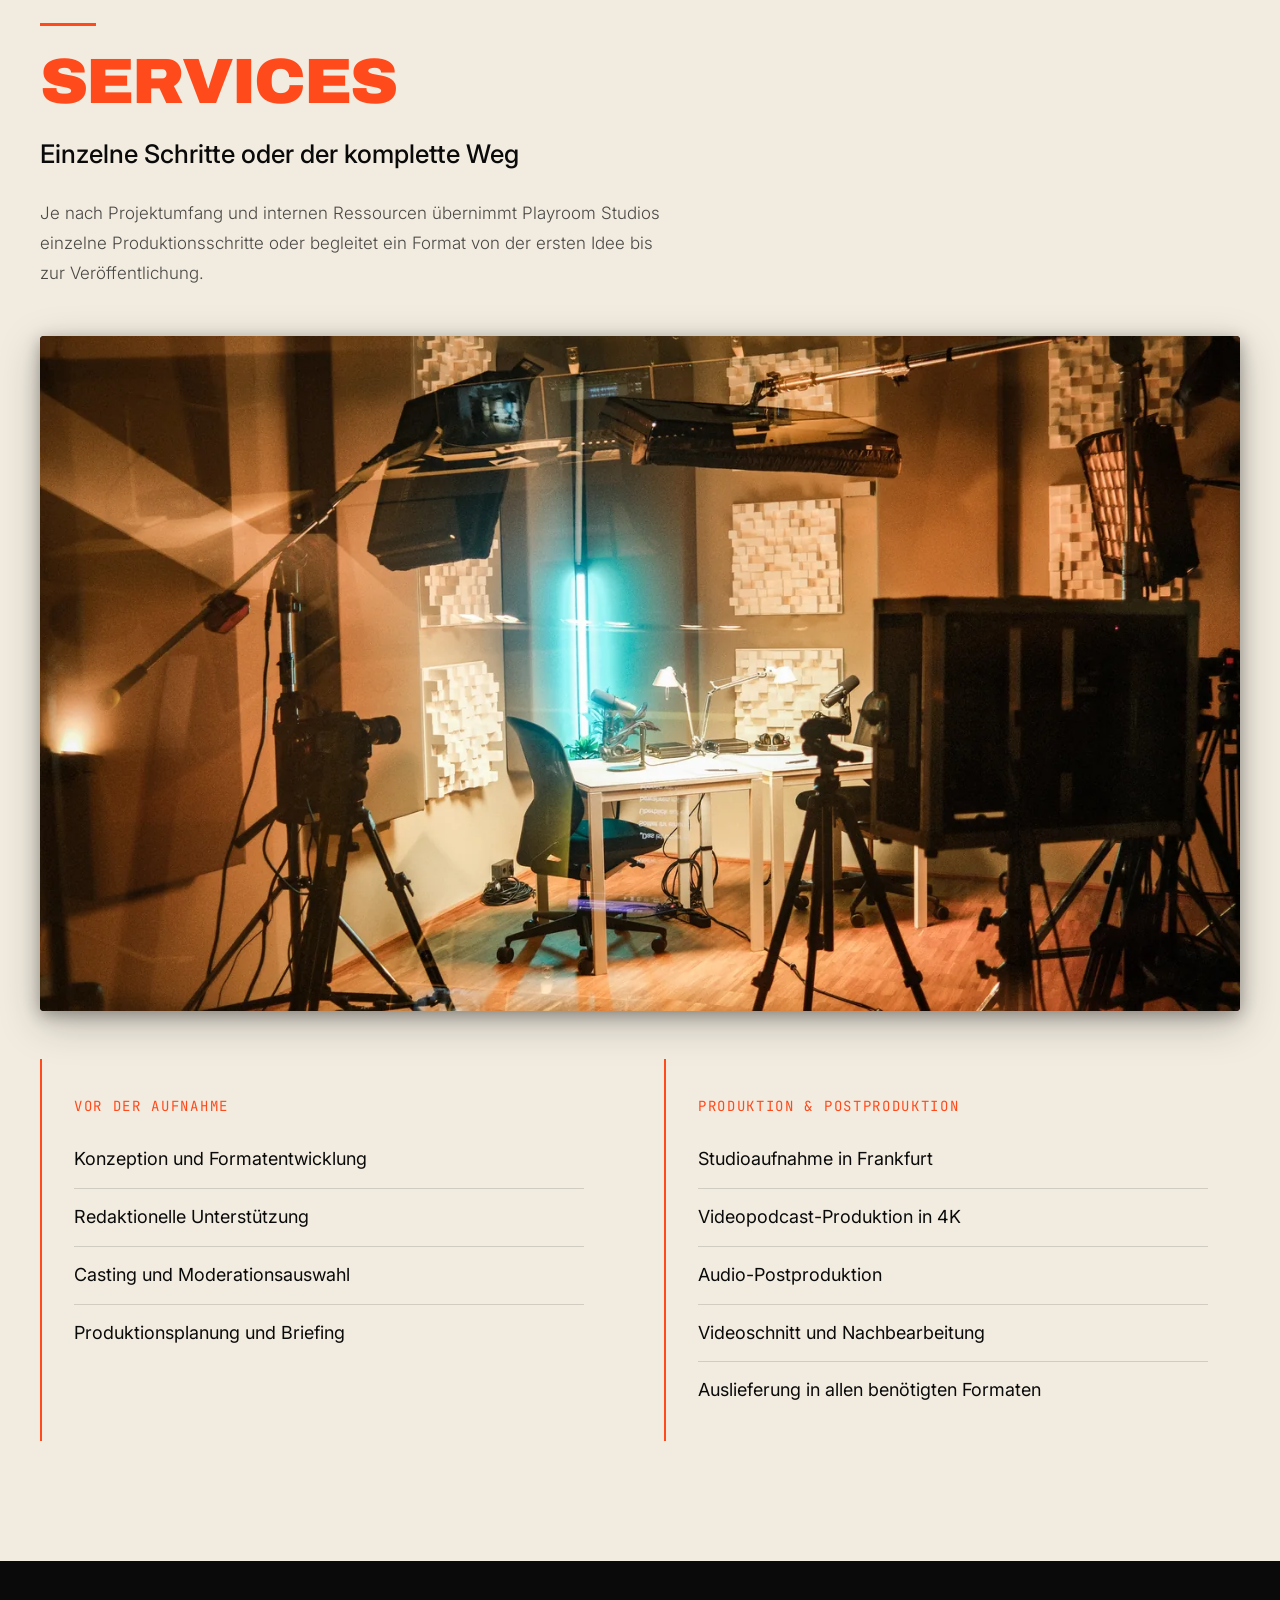
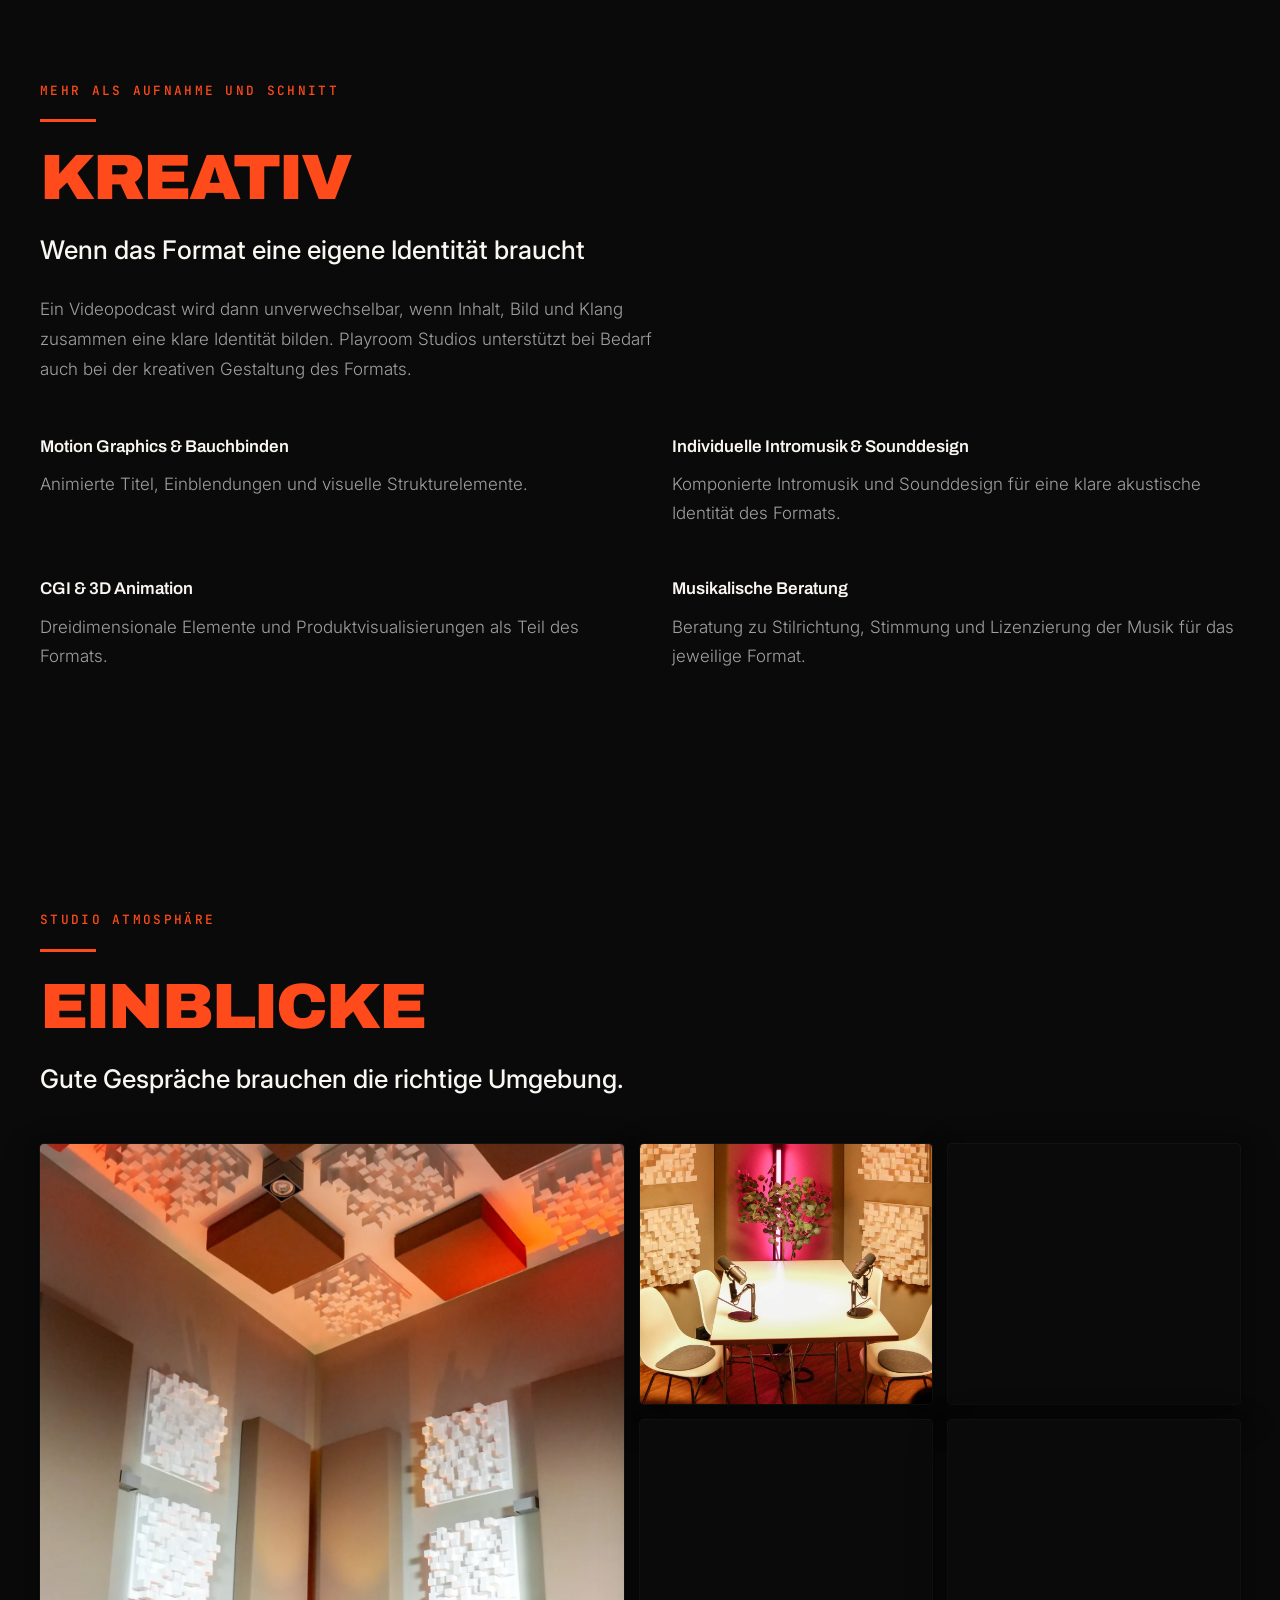
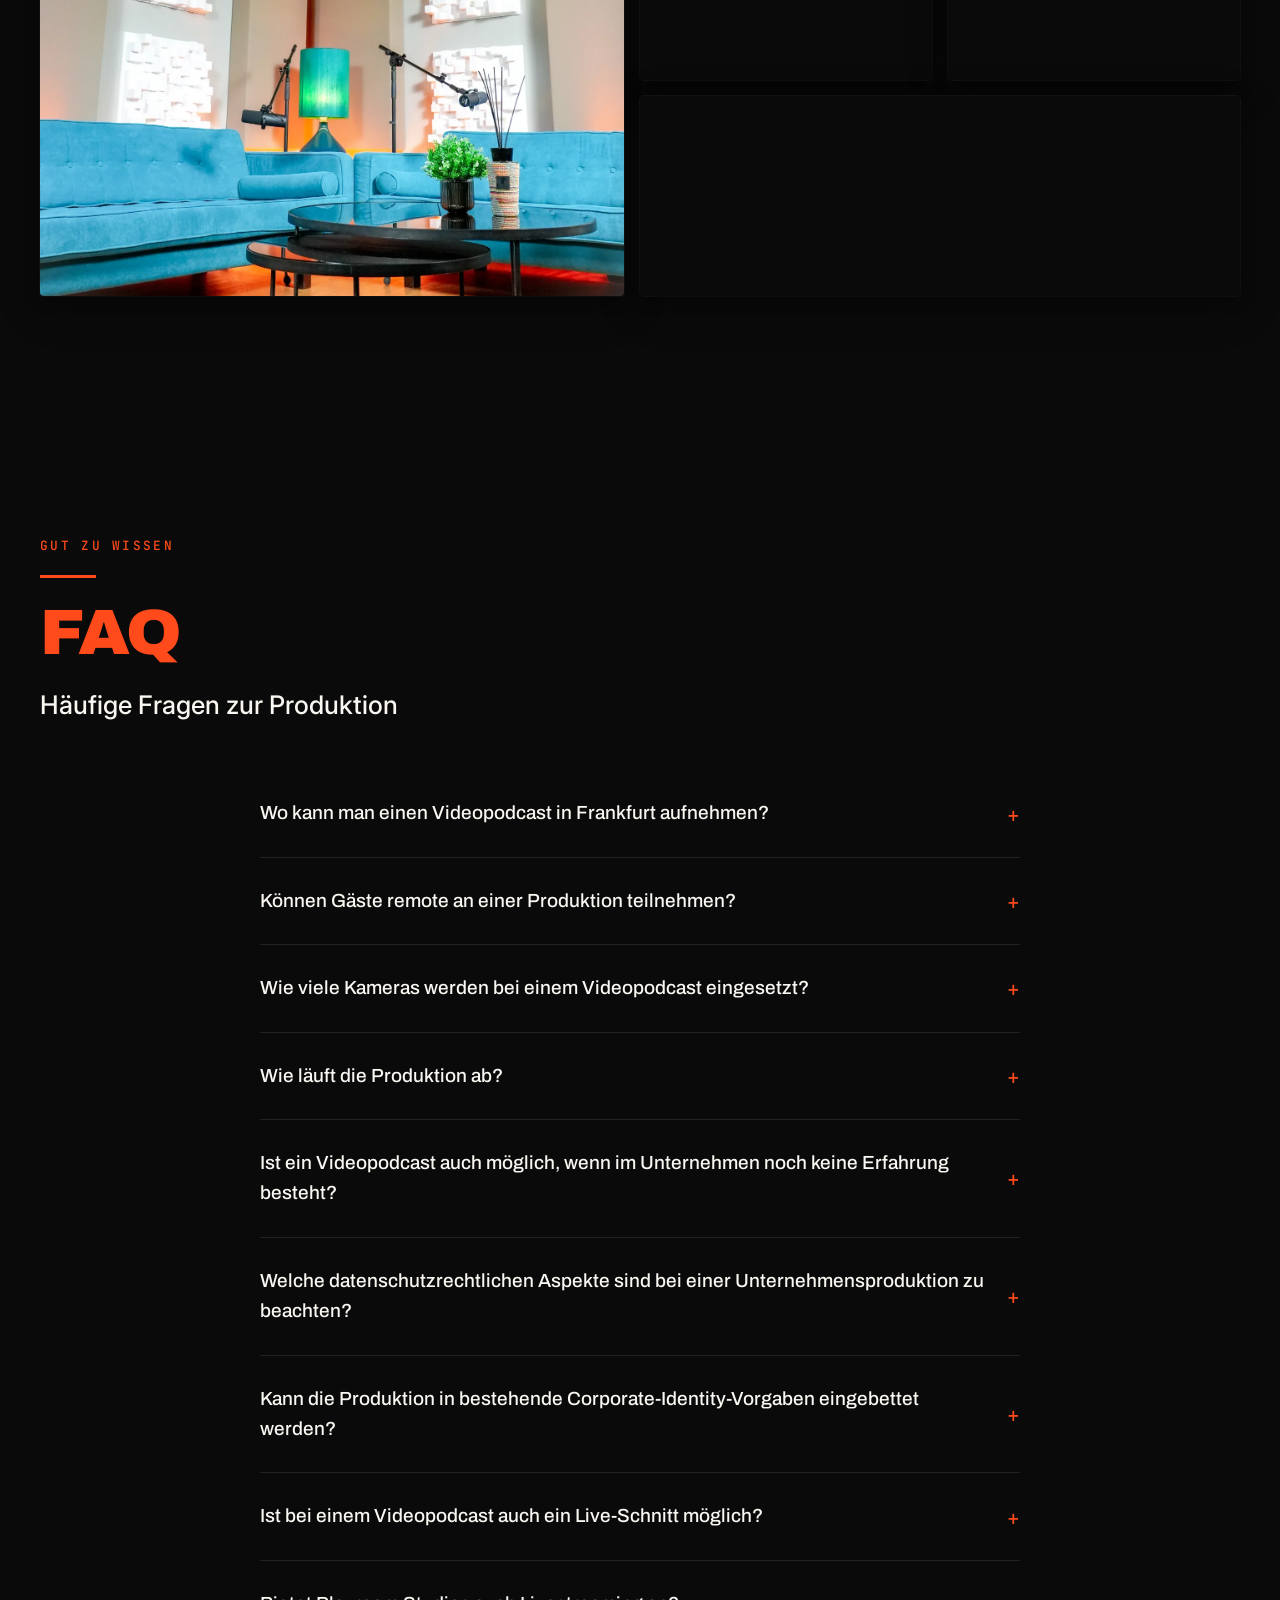
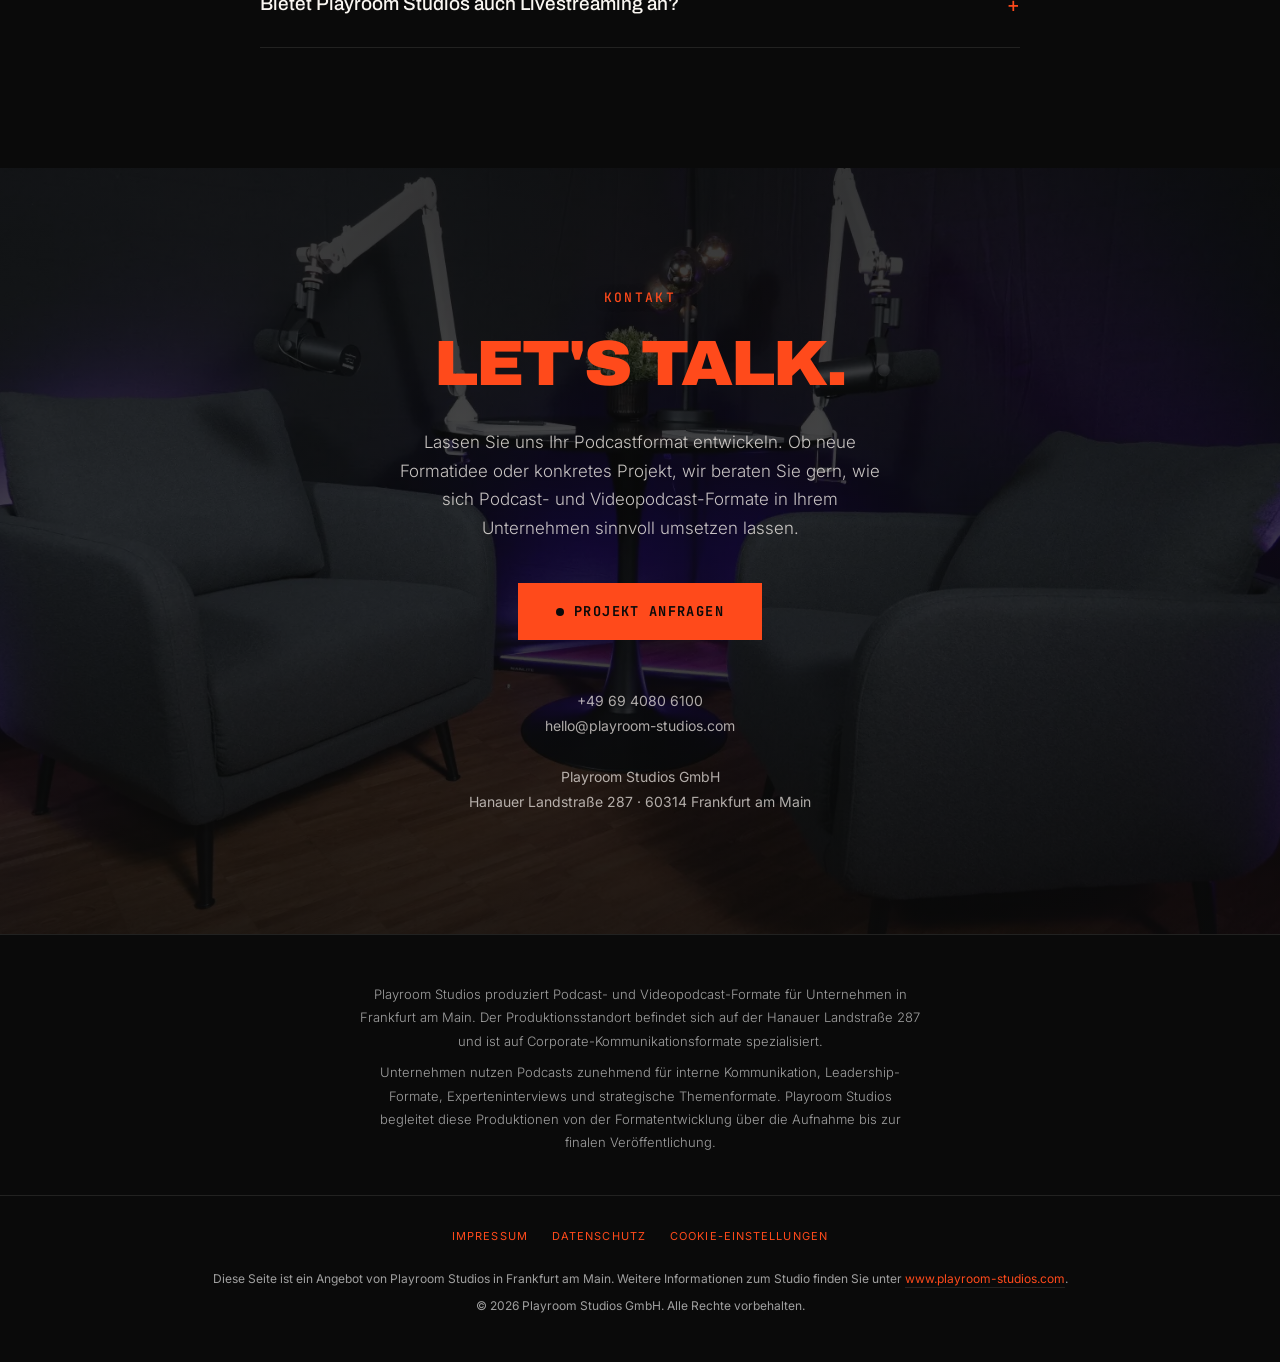
==== commit 4cd8395c: "Nav: echte Ursache der Linie behoben, Scroll-Uebergang geglaettet Vorheriger Overscan-Fix an .hero-b" ====
--- a/index.html
+++ b/index.html
@@ -41,7 +41,7 @@
 <link href="https://fonts.googleapis.com/css2?family=Anton&family=Archivo:wdth,wght@62..125,100..900&family=Inter:wght@300;400;500;600;700;800;900&family=JetBrains+Mono:wght@400;500;600;700&family=Oswald:wght@400..600&display=swap" rel="stylesheet">
 
 <!-- Styles -->
-<link rel="stylesheet" href="style.css?v=58">
+<link rel="stylesheet" href="style.css?v=59">
 
 <!-- Anfrage-Bot Styles -->
 <link rel="stylesheet" href="https://bot.podcast-frankfurt.net/widget.css">
--- a/style.css
+++ b/style.css
@@ -280,7 +280,8 @@
   display: flex;
   align-items: center;
   justify-content: space-between;
-  transition: background 0.4s ease, padding 0.4s ease;
+  border-bottom: 1px solid transparent;
+  transition: background 0.4s ease, padding 0.4s ease, backdrop-filter 0.4s ease, -webkit-backdrop-filter 0.4s ease, border-bottom-color 0.4s ease;
 }
 
 .nav.scrolled {
@@ -288,11 +289,13 @@
   backdrop-filter: blur(12px);
   -webkit-backdrop-filter: blur(12px);
   padding: 14px 40px;
-  border-bottom: 1px solid rgba(245, 240, 235, 0.10);
-}
-
-/* Prevent white line from border rendering */
-.nav::after {
+  border-bottom-color: rgba(245, 240, 235, 0.10);
+}
+
+/* Prevent white line from border rendering — nur im gescrollten Zustand noetig,
+   sonst zeichnet das auch ueber dem transparenten Hero-Nav eine dauerhaft
+   sichtbare dunkle Linie. */
+.nav.scrolled::after {
   content: '';
   position: absolute;
   bottom: -1px;
@@ -420,14 +423,7 @@
 
 .hero-bg {
   position: absolute;
-  /* 2px Overscan statt inset:0 — die Parallax-Transform (translate3d in
-     script.js) promotet .hero-bg auf eine eigene Compositing-Layer, die bei
-     manchen Zoom-/DPR-Kombinationen einen Sub-Pixel-Spalt unter der fixed
-     .nav zeigt. .hero hat overflow:hidden, schneidet den Overscan sauber ab. */
-  top: -2px;
-  left: -2px;
-  right: -2px;
-  bottom: -2px;
+  inset: 0;
   z-index: 0;
   will-change: transform;
 }
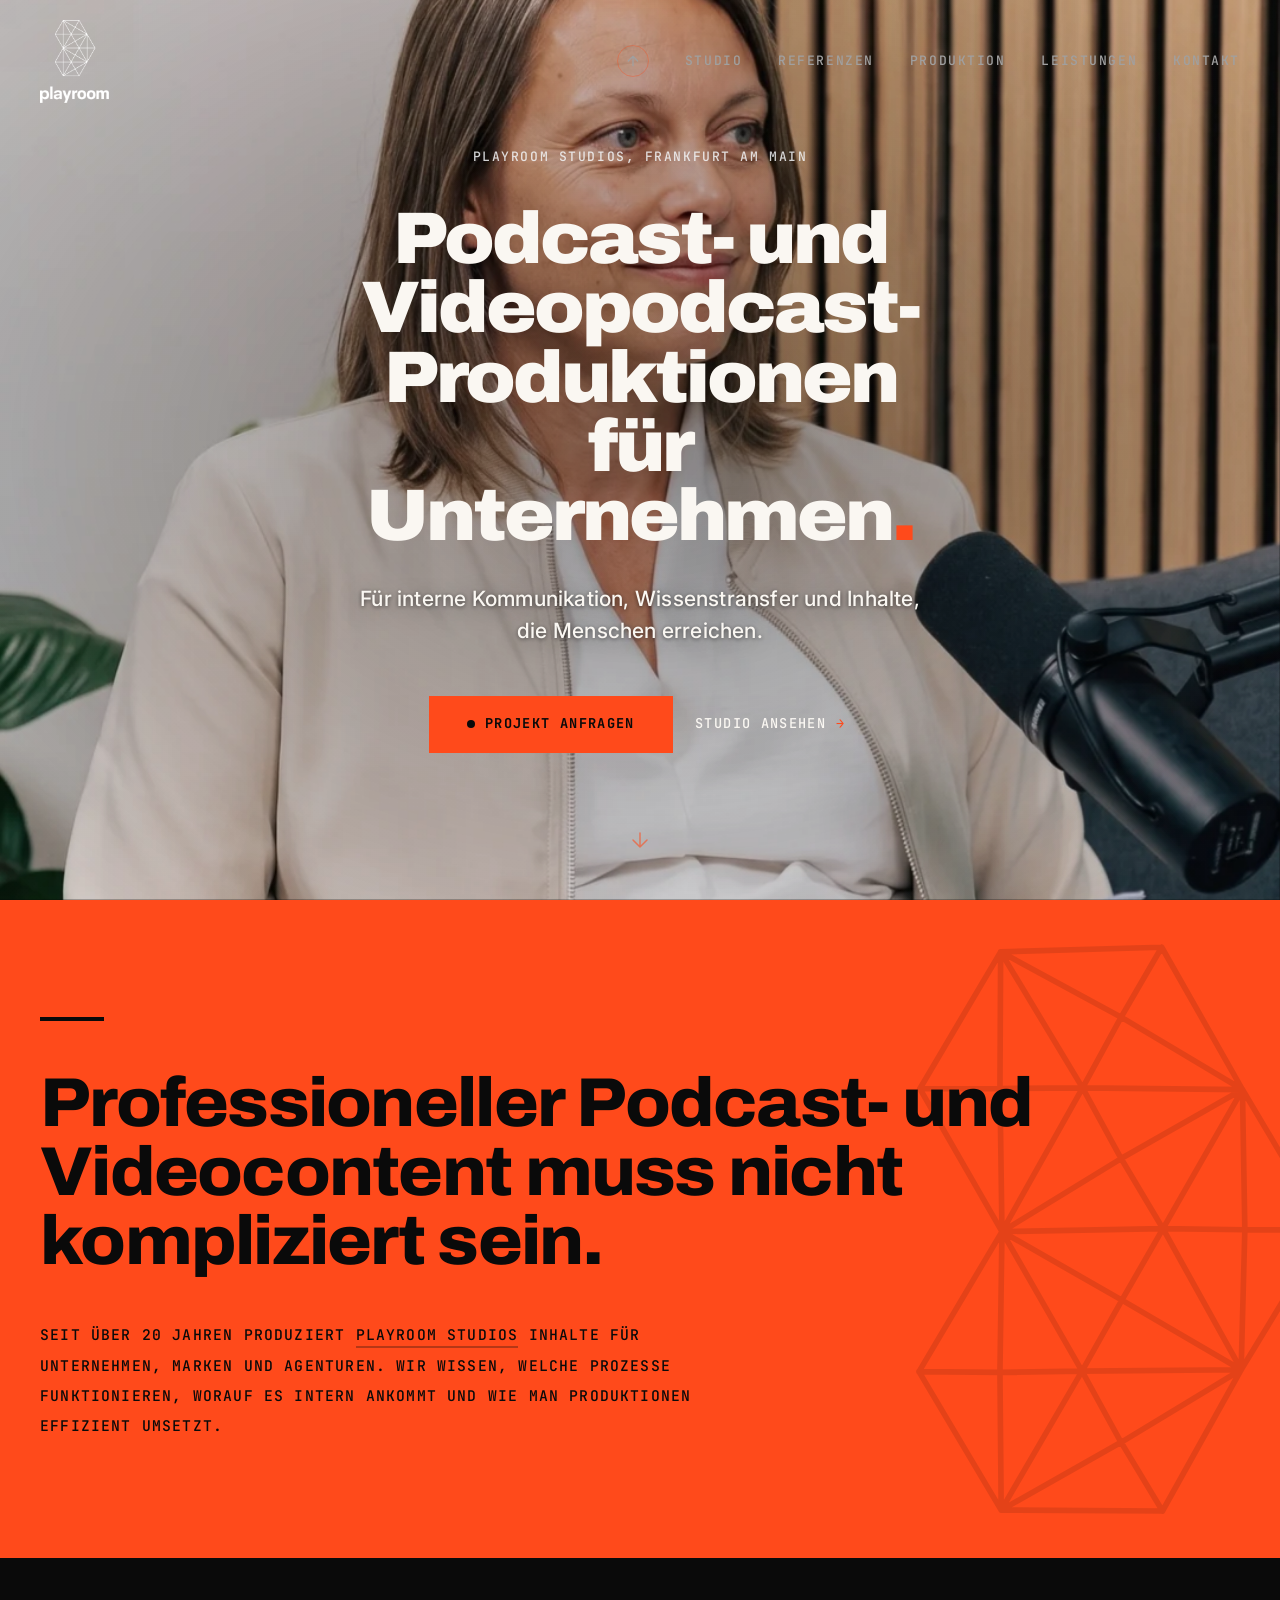
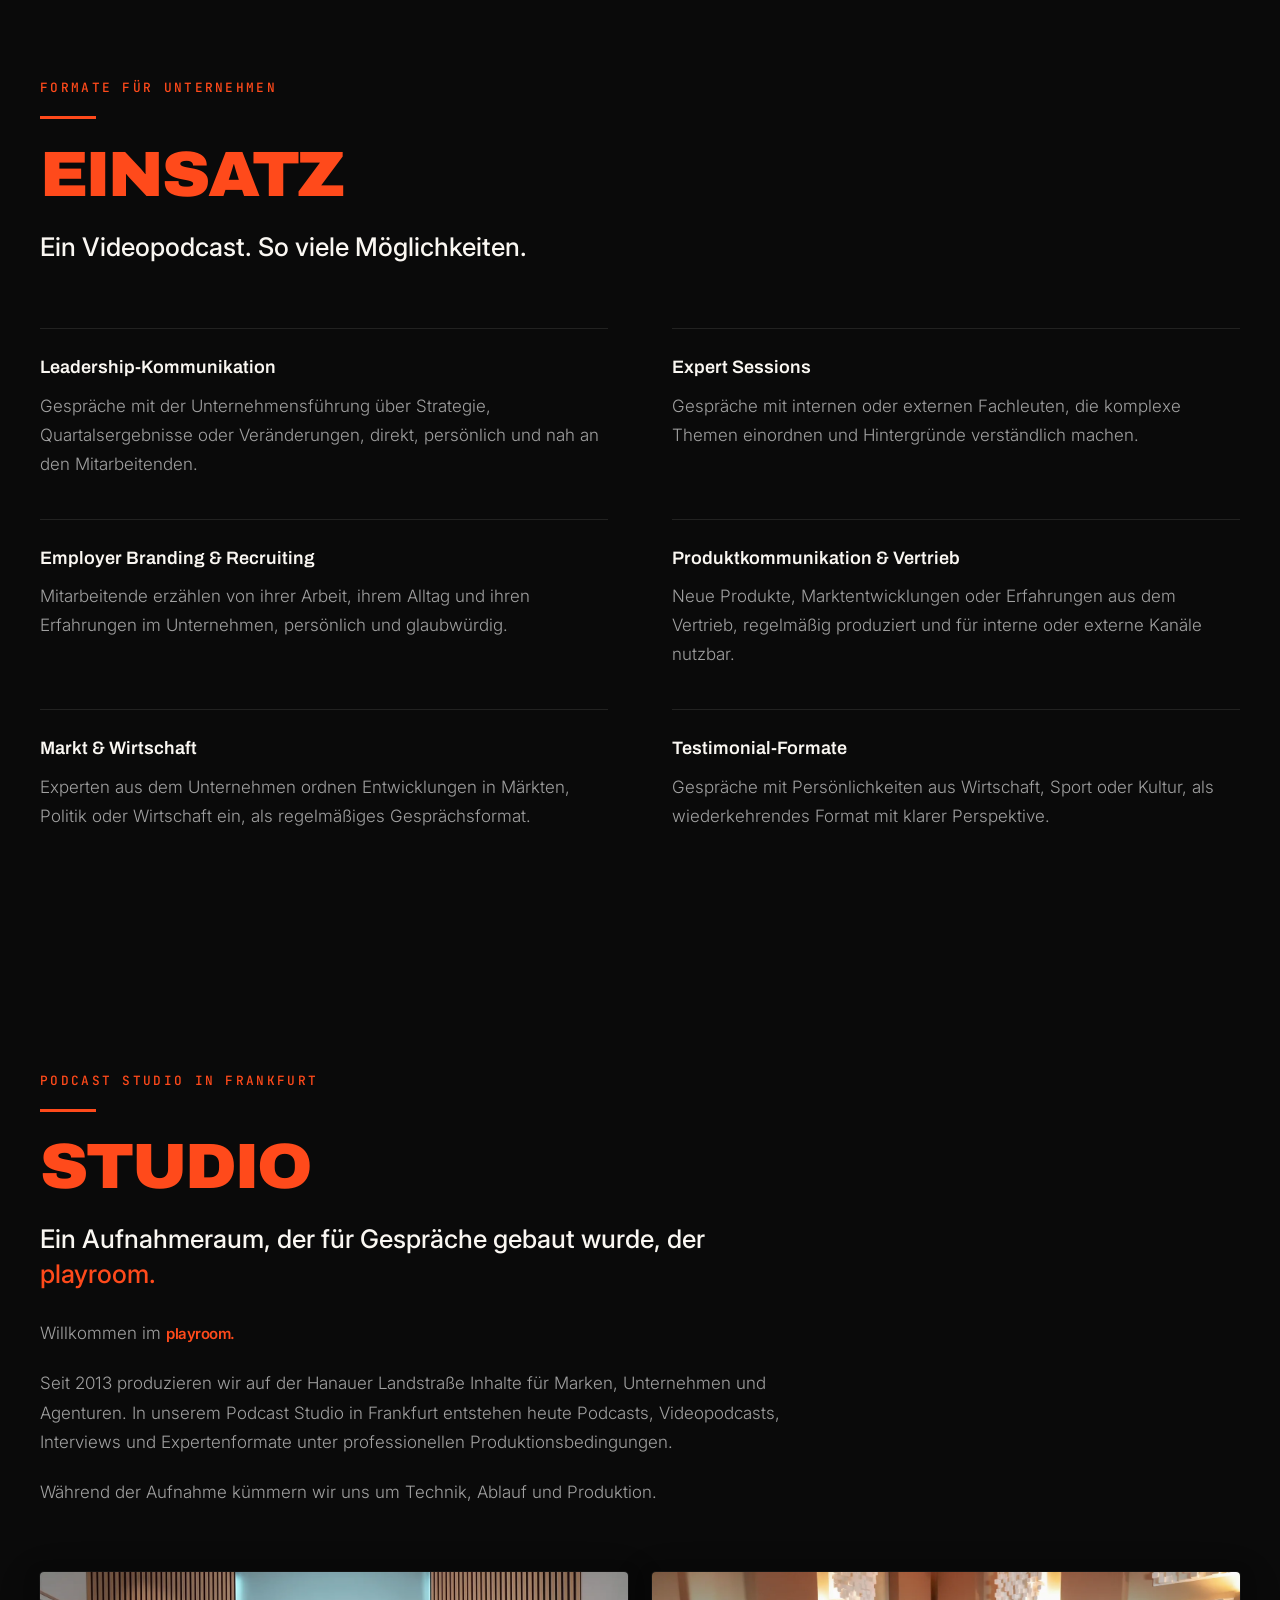
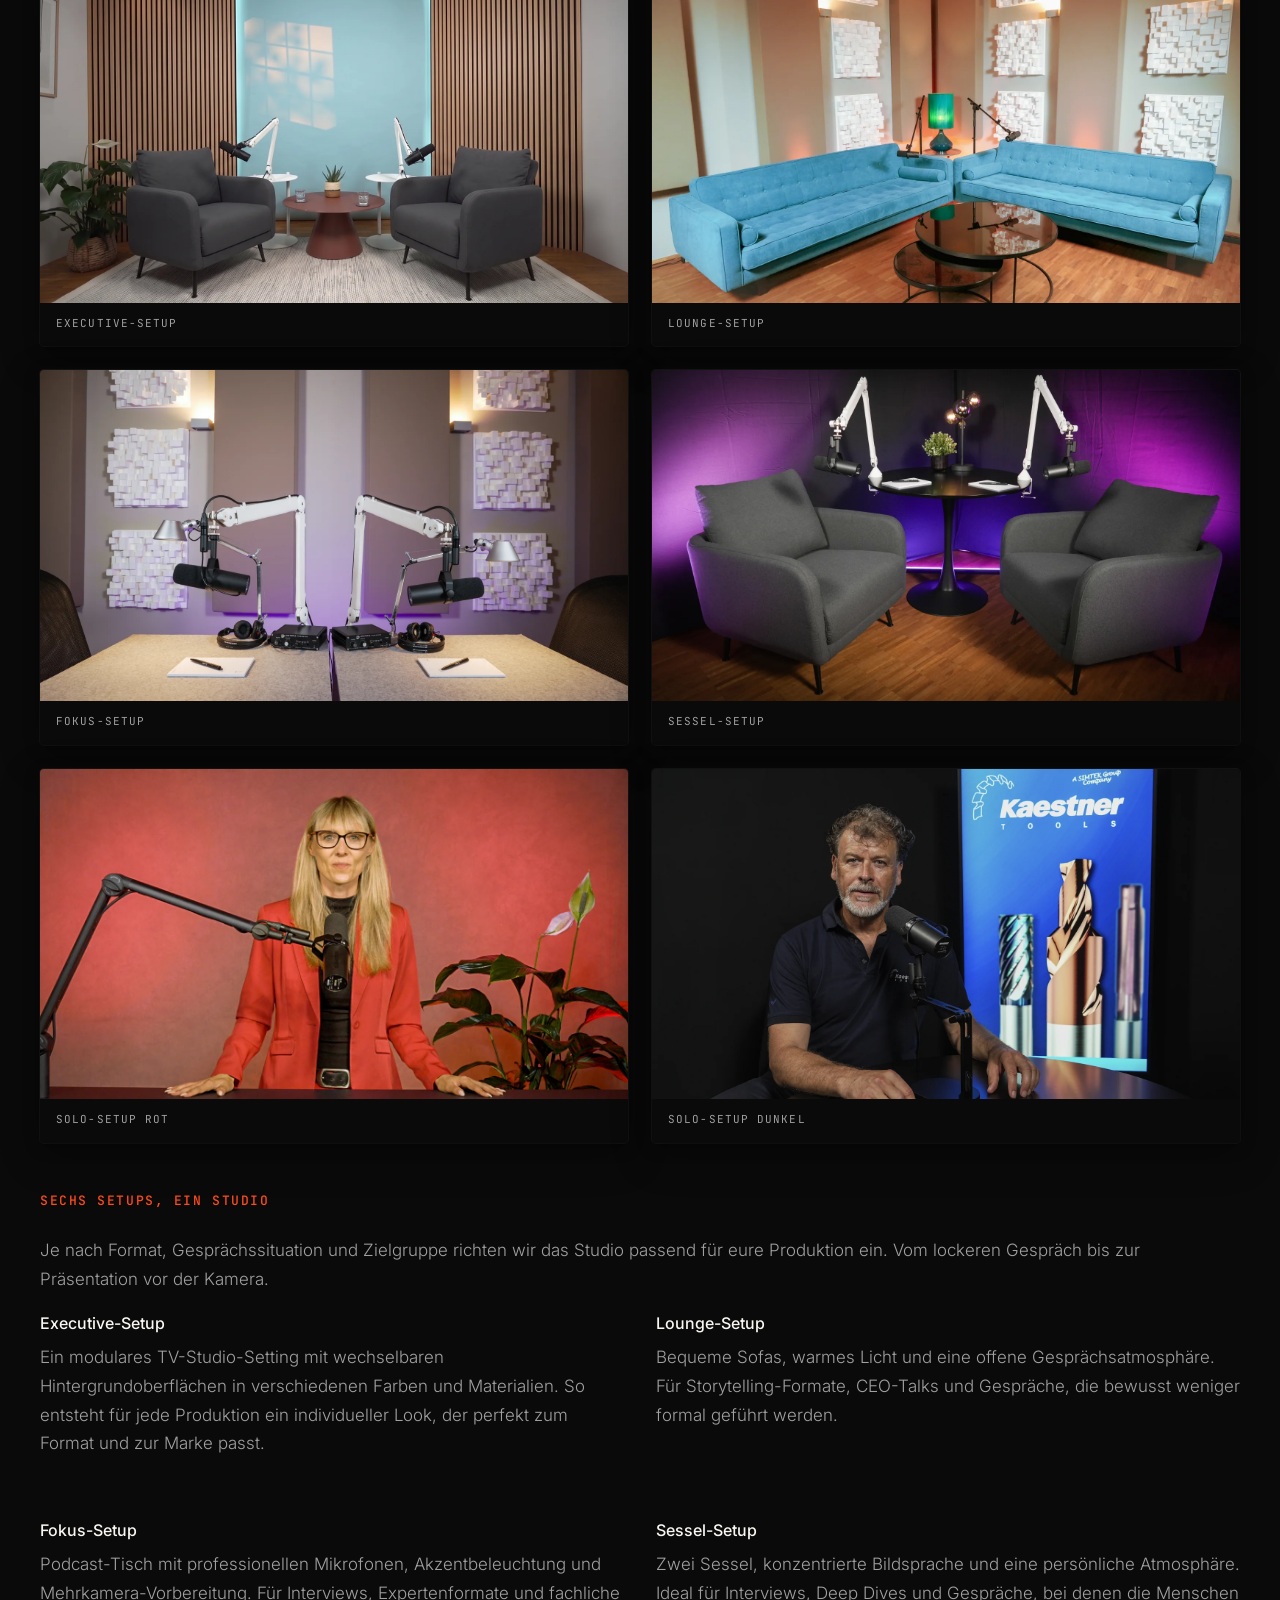
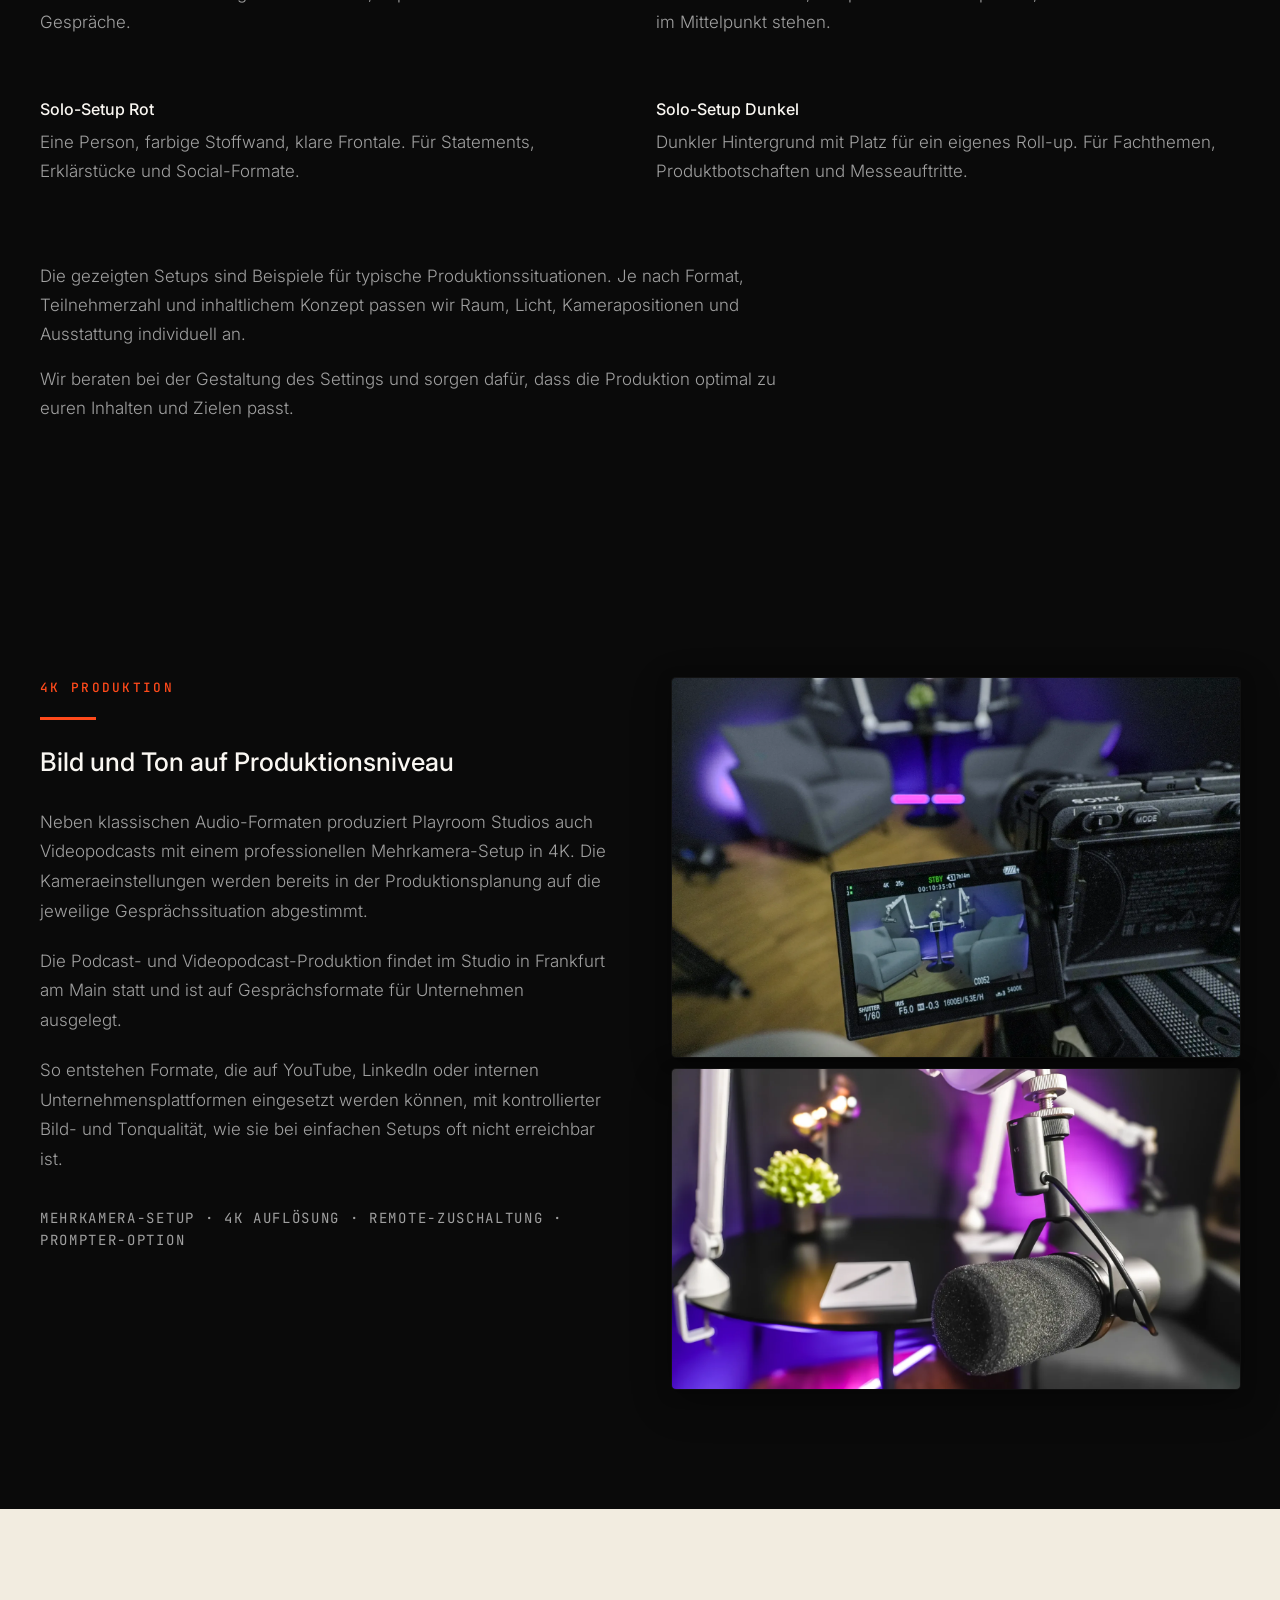
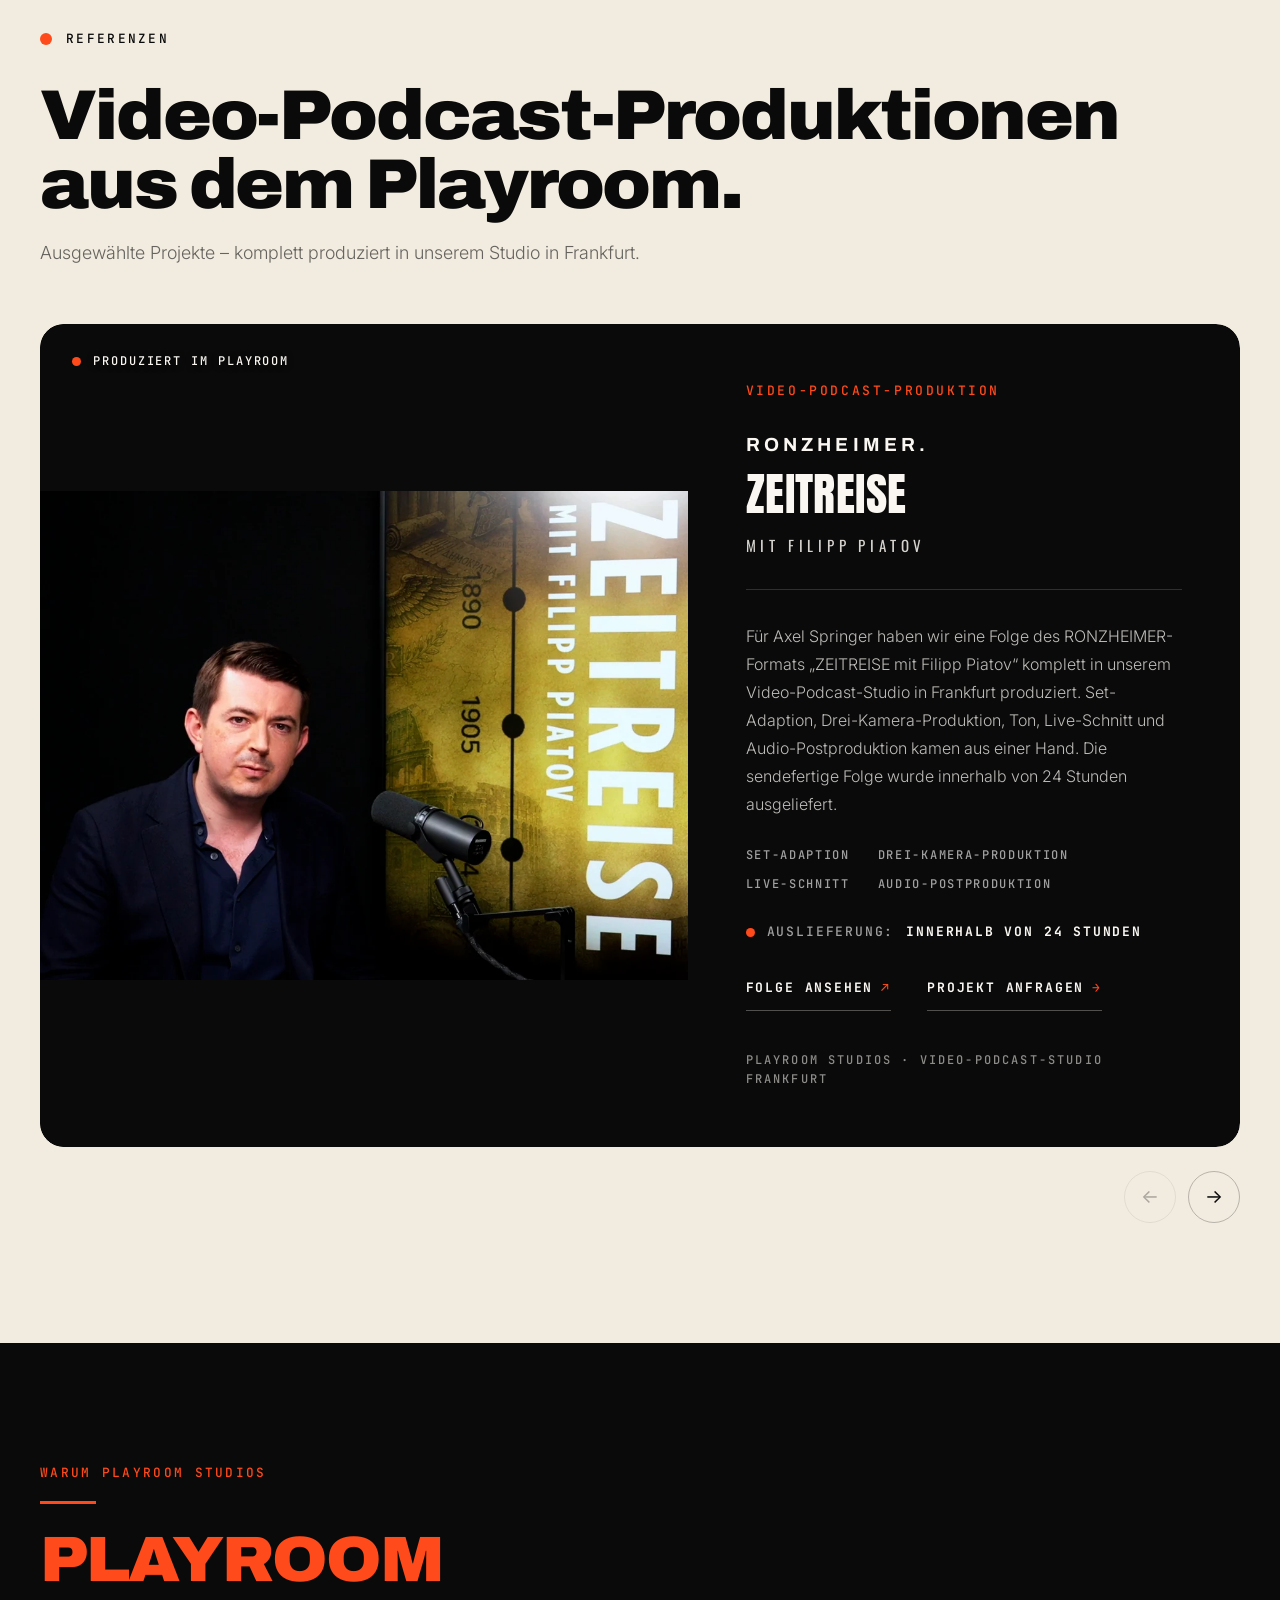
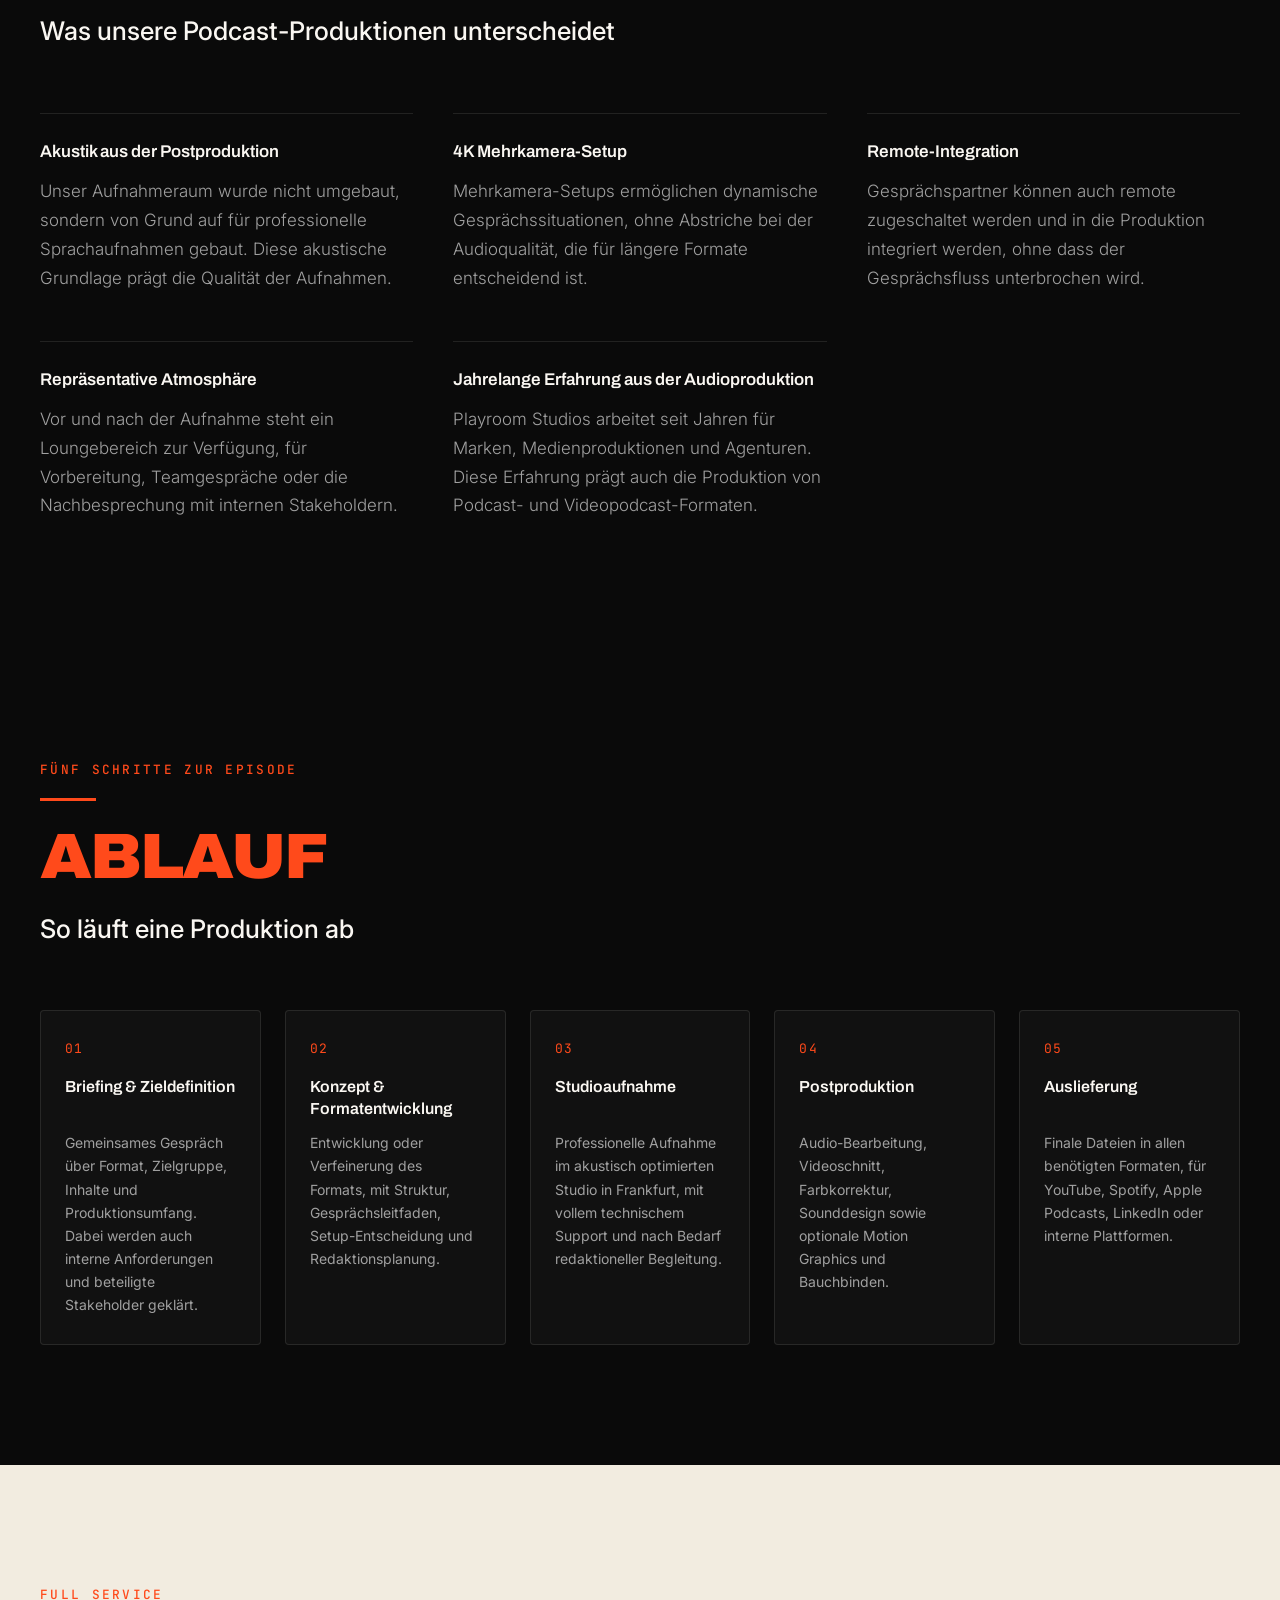
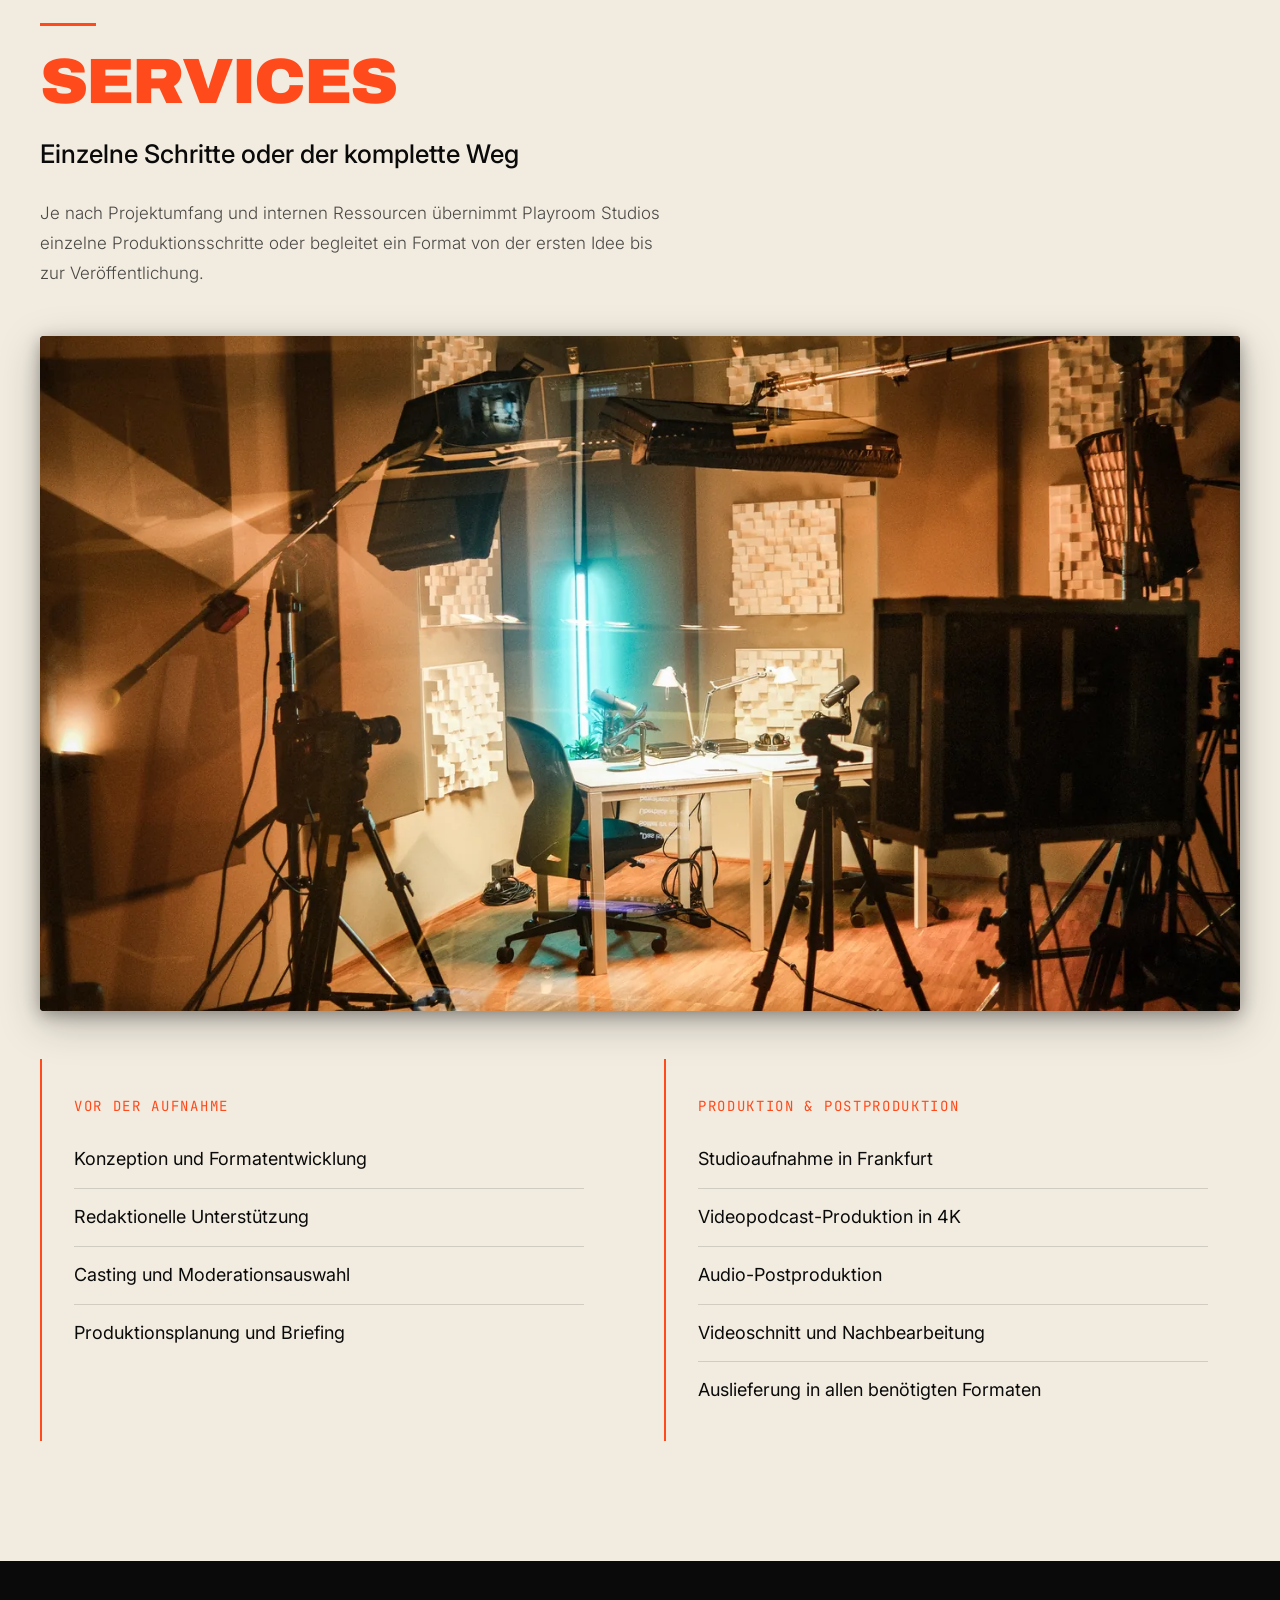
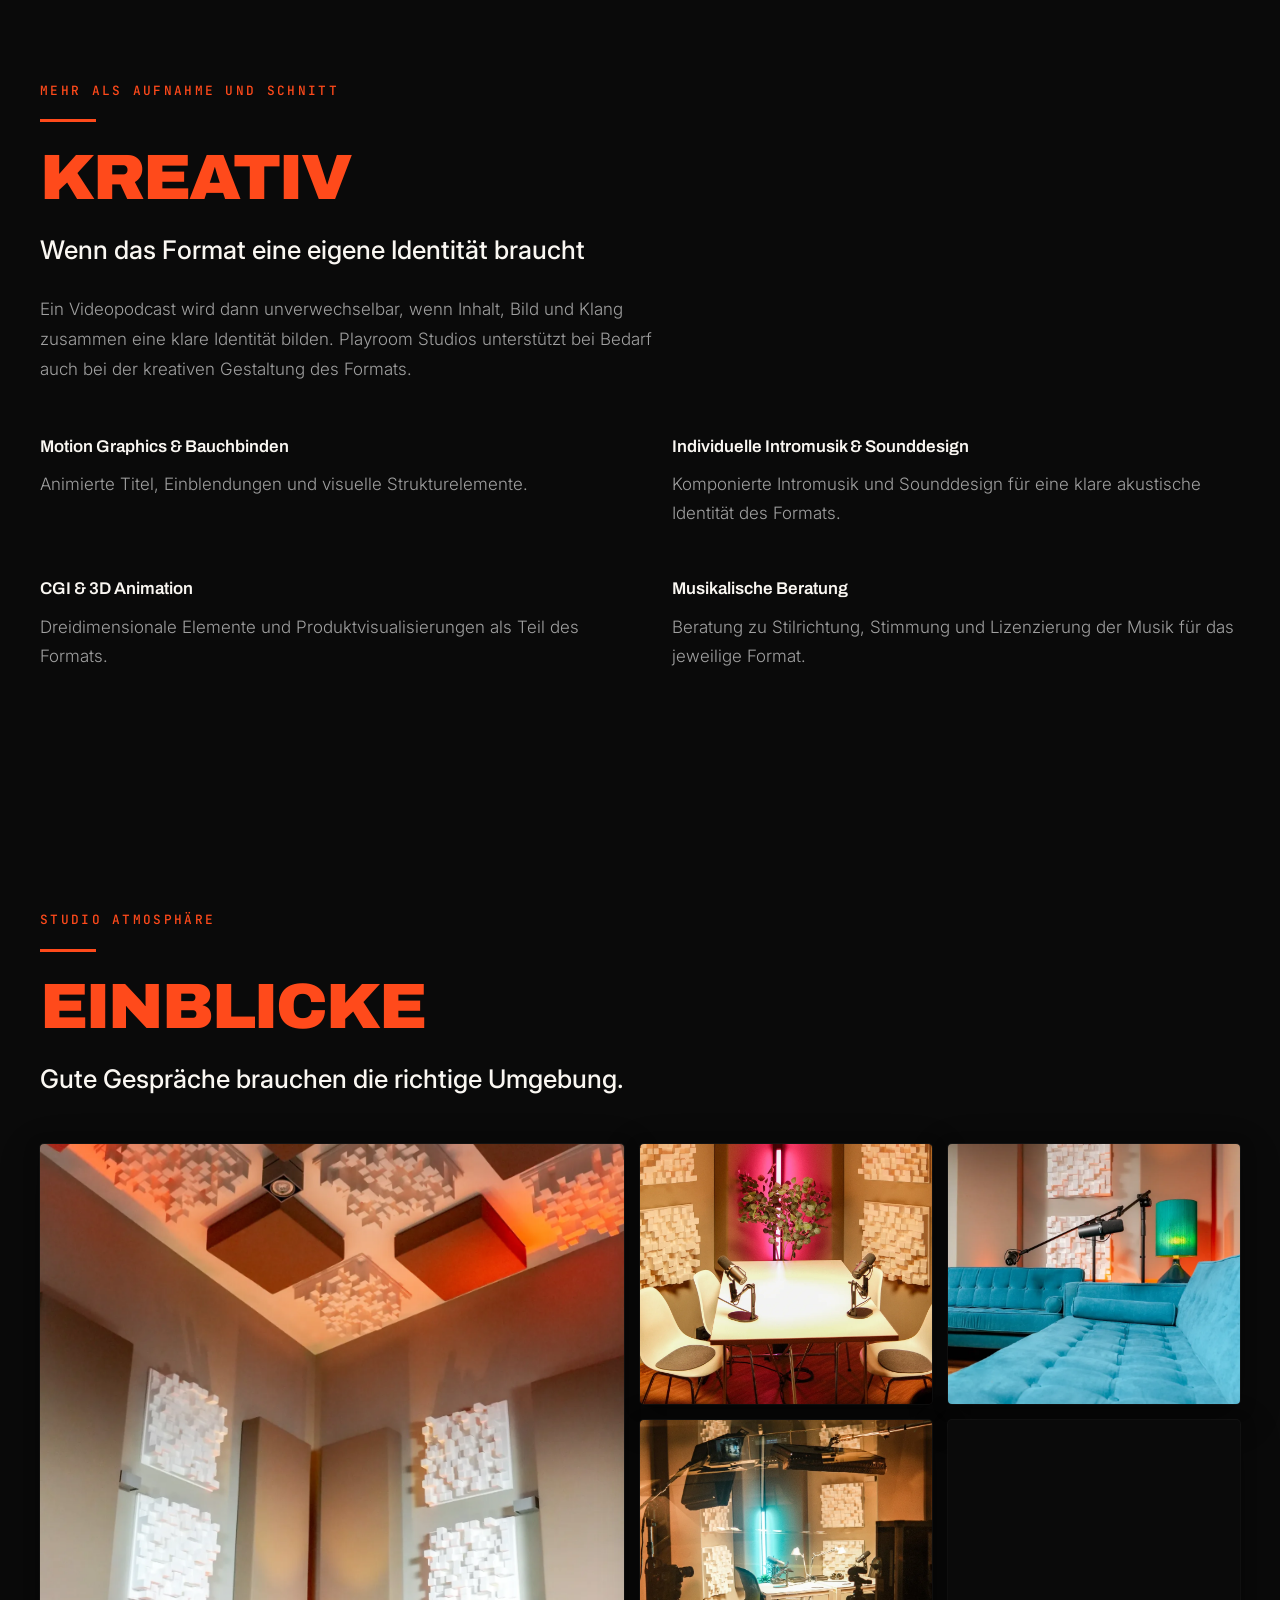
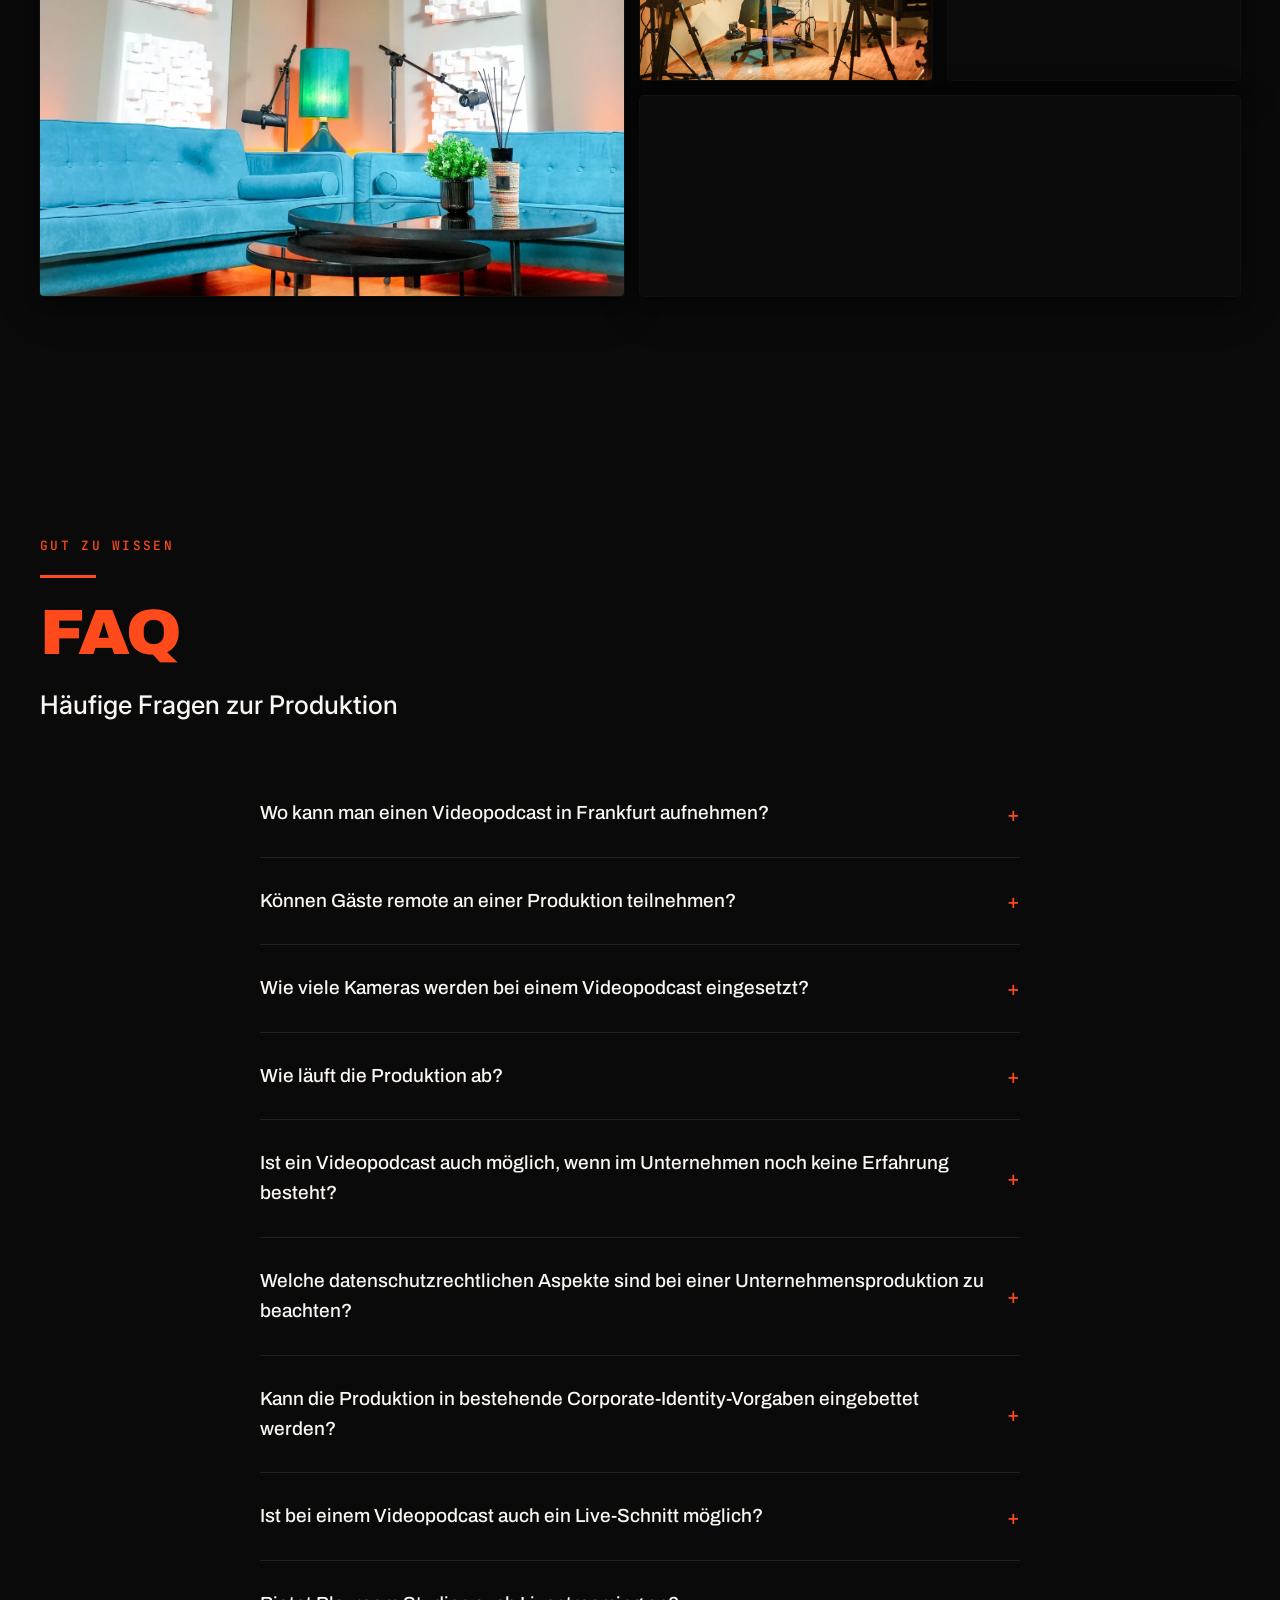
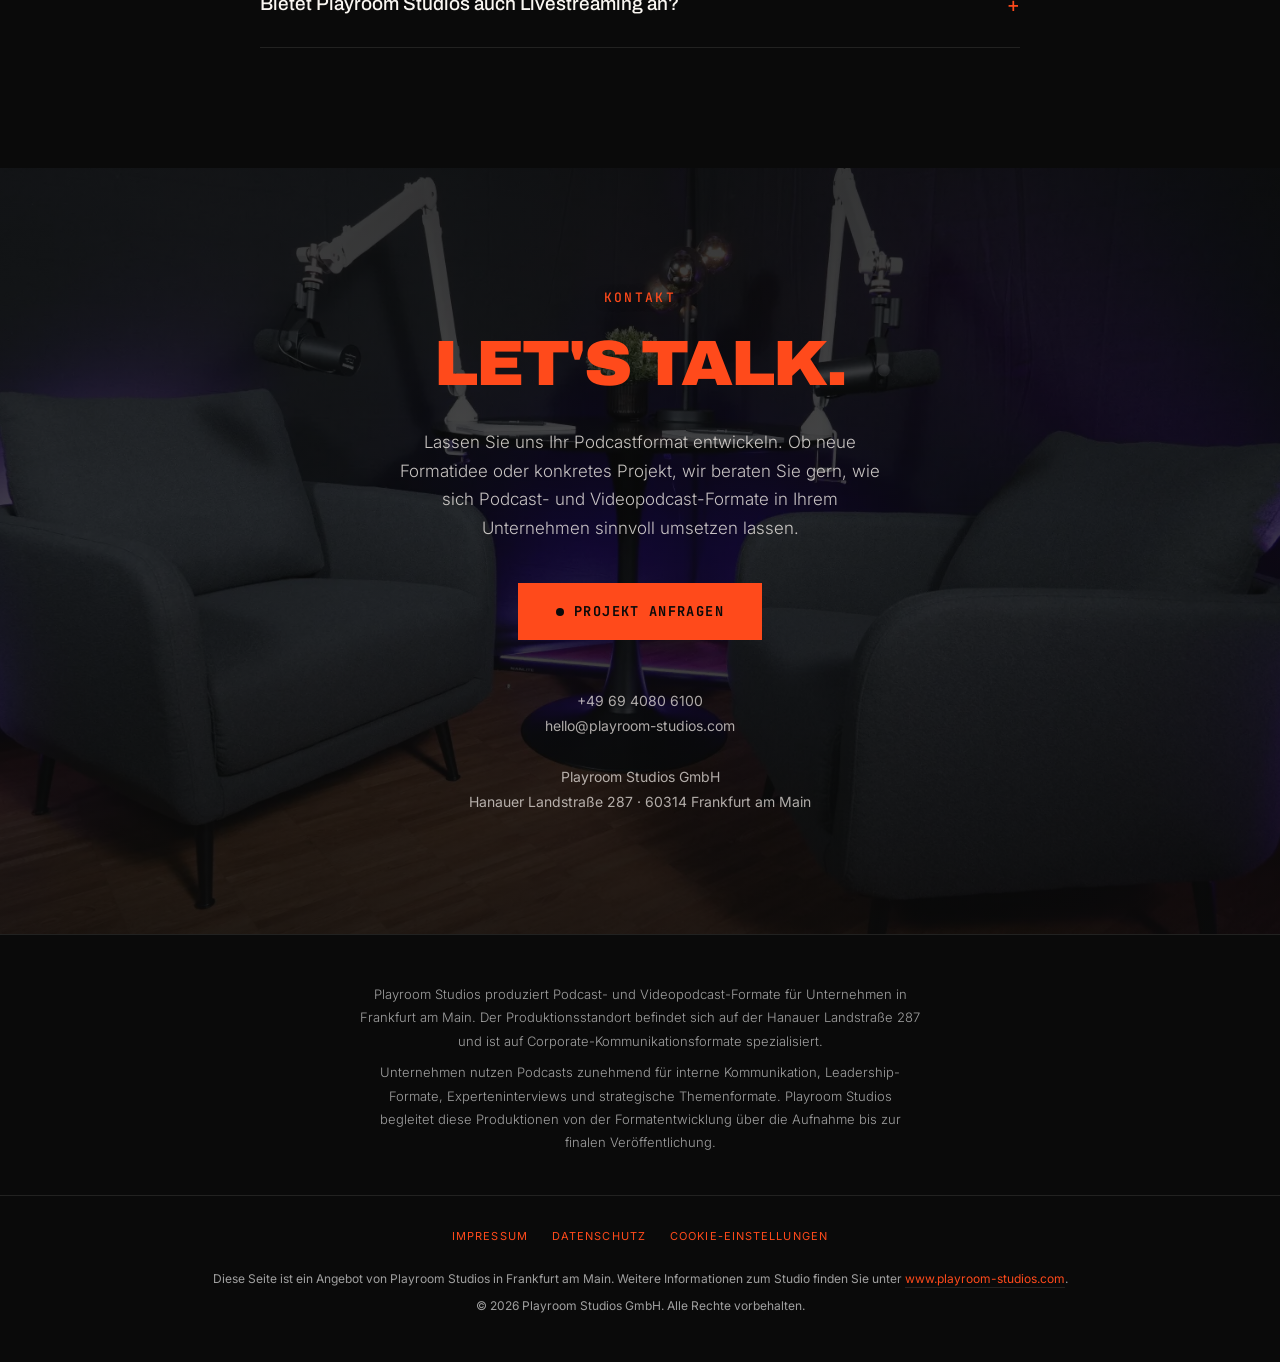
==== commit 26bfa057: "Nav-Abdunklung scroll-gekoppelt statt Schwellwert+Transition Bisher: scrollY > 80 toggelte hart eine" ====
--- a/index.html
+++ b/index.html
@@ -41,7 +41,7 @@
 <link href="https://fonts.googleapis.com/css2?family=Anton&family=Archivo:wdth,wght@62..125,100..900&family=Inter:wght@300;400;500;600;700;800;900&family=JetBrains+Mono:wght@400;500;600;700&family=Oswald:wght@400..600&display=swap" rel="stylesheet">
 
 <!-- Styles -->
-<link rel="stylesheet" href="style.css?v=59">
+<link rel="stylesheet" href="style.css?v=60">
 
 <!-- Anfrage-Bot Styles -->
 <link rel="stylesheet" href="https://bot.podcast-frankfurt.net/widget.css">
@@ -881,6 +881,6 @@
 <script src="https://bot.podcast-frankfurt.net/widget.js"></script>
 
 <!-- Script -->
-<script src="script.js?v=18"></script>
+<script src="script.js?v=19"></script>
 </body>
 </html>
--- a/style.css
+++ b/style.css
@@ -276,26 +276,25 @@
   left: 0;
   right: 0;
   z-index: 1000;
-  padding: 20px 40px;
+  /* script.js setzt --nav-progress 1:1 zur Scroll-Position (0 bis 1, siehe
+     NAV_FADE_DISTANCE) — Hintergrund, Blur, Padding und Rand blenden darueber
+     kontinuierlich mit dem Scrollen statt per fester CSS-Transition-Dauer.
+     Das haelt den Uebergang exakt gleichmaessig, egal wie schnell gescrollt wird. */
+  --nav-progress: 0;
+  padding: calc(20px - 6px * var(--nav-progress)) 40px;
   display: flex;
   align-items: center;
   justify-content: space-between;
-  border-bottom: 1px solid transparent;
-  transition: background 0.4s ease, padding 0.4s ease, backdrop-filter 0.4s ease, -webkit-backdrop-filter 0.4s ease, border-bottom-color 0.4s ease;
-}
-
-.nav.scrolled {
-  background: rgba(10, 10, 10, 0.92);
-  backdrop-filter: blur(12px);
-  -webkit-backdrop-filter: blur(12px);
-  padding: 14px 40px;
-  border-bottom-color: rgba(245, 240, 235, 0.10);
-}
-
-/* Prevent white line from border rendering — nur im gescrollten Zustand noetig,
-   sonst zeichnet das auch ueber dem transparenten Hero-Nav eine dauerhaft
-   sichtbare dunkle Linie. */
-.nav.scrolled::after {
+  background: rgba(10, 10, 10, calc(var(--nav-progress) * 0.92));
+  backdrop-filter: blur(calc(var(--nav-progress) * 12px));
+  -webkit-backdrop-filter: blur(calc(var(--nav-progress) * 12px));
+  border-bottom: 1px solid rgba(245, 240, 235, calc(var(--nav-progress) * 0.10));
+}
+
+/* Prevent white line from border rendering. Blendet ueber --nav-progress mit
+   ein statt an die .scrolled-Klasse gebunden zu sein, sonst poppt die Linie
+   bei Scroll-Beginn hart auf statt weich mitzublenden. */
+.nav::after {
   content: '';
   position: absolute;
   bottom: -1px;
@@ -303,6 +302,7 @@
   right: 0;
   height: 1px;
   background: var(--bg-dark);
+  opacity: var(--nav-progress);
 }
 
 .nav-logo img {
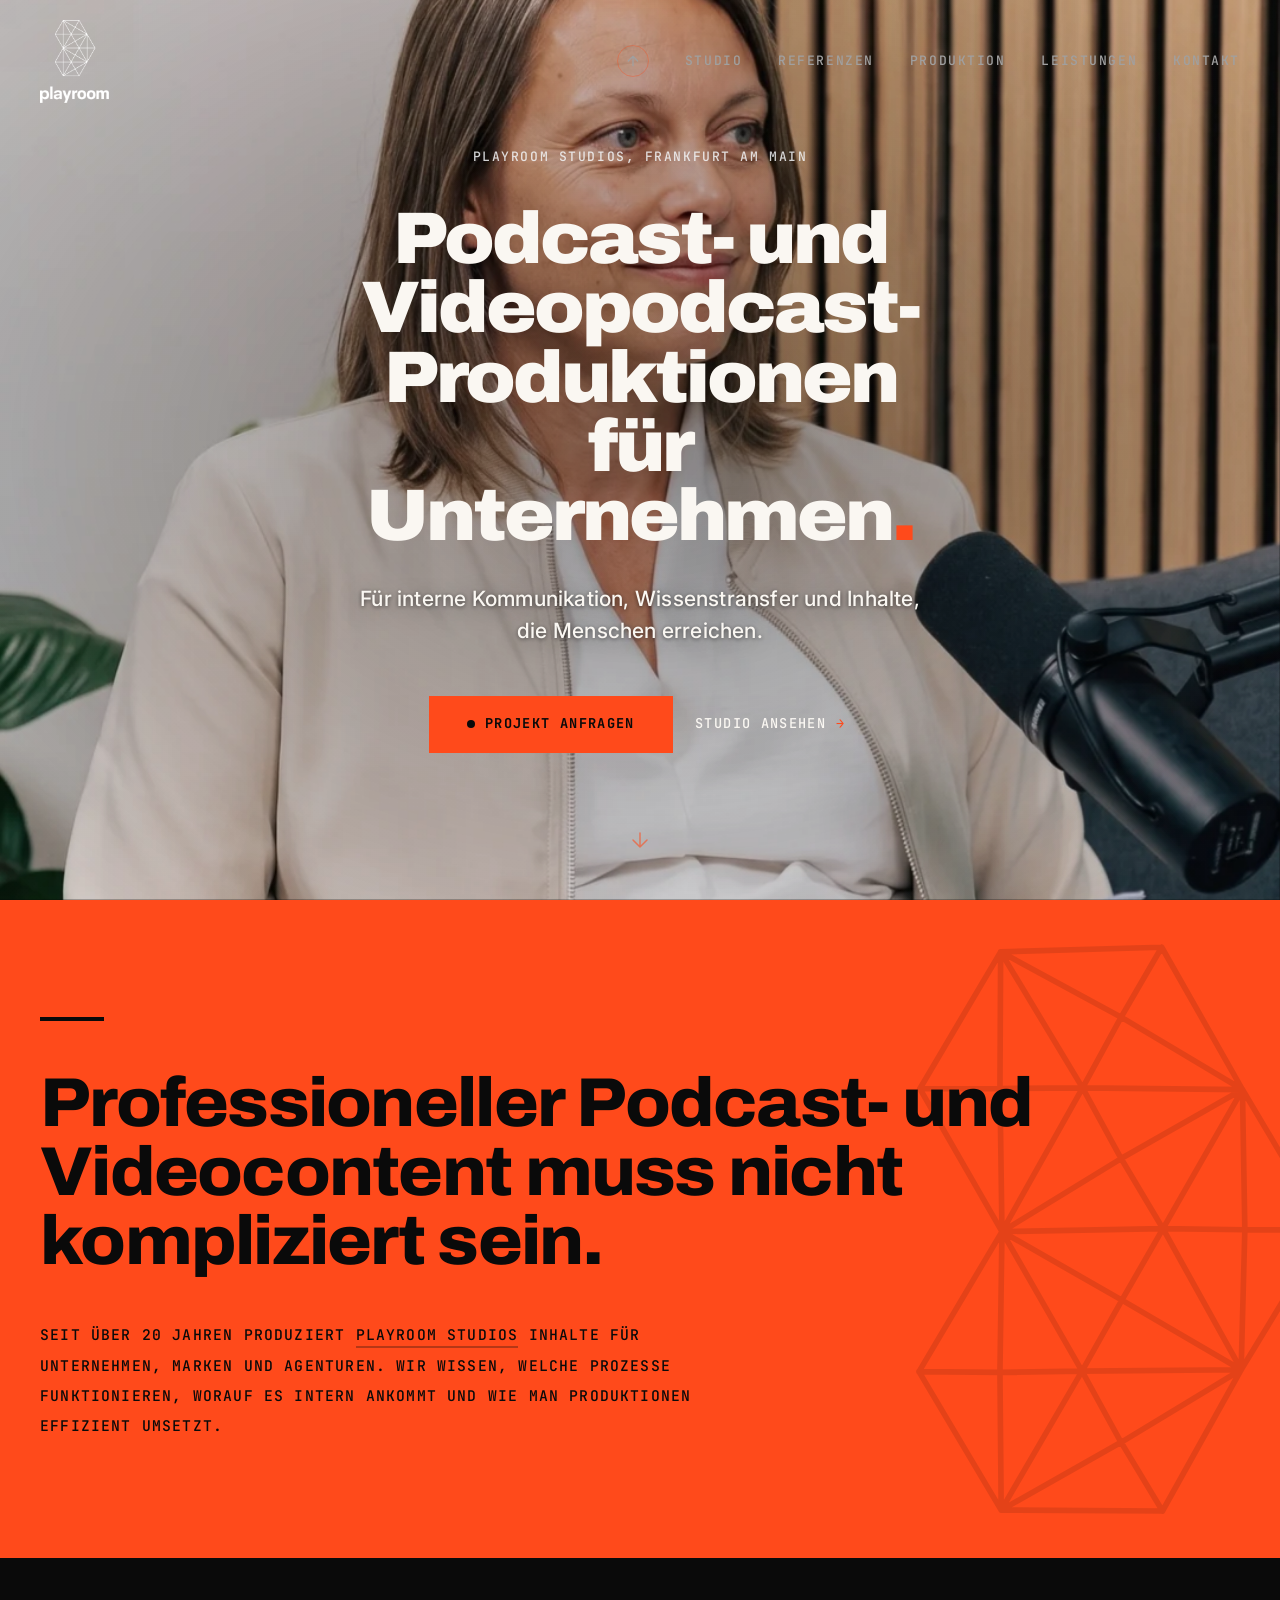
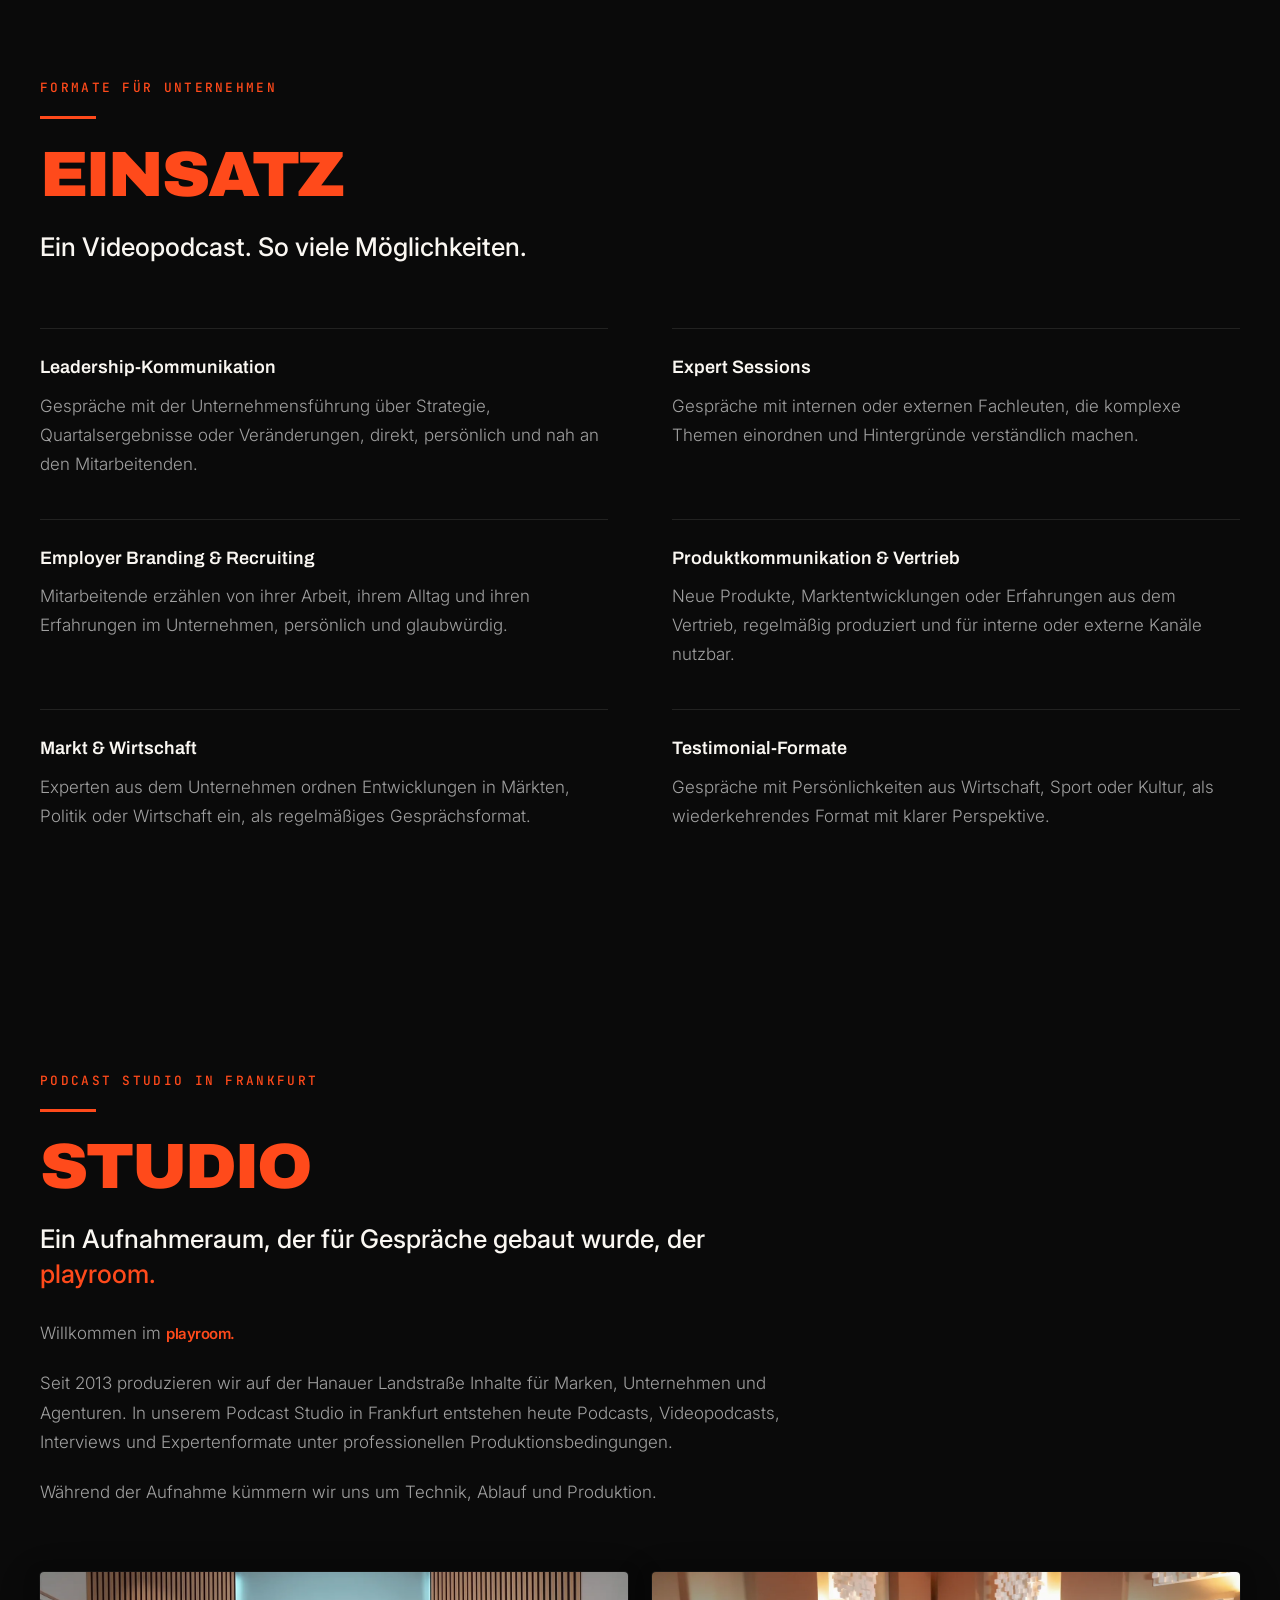
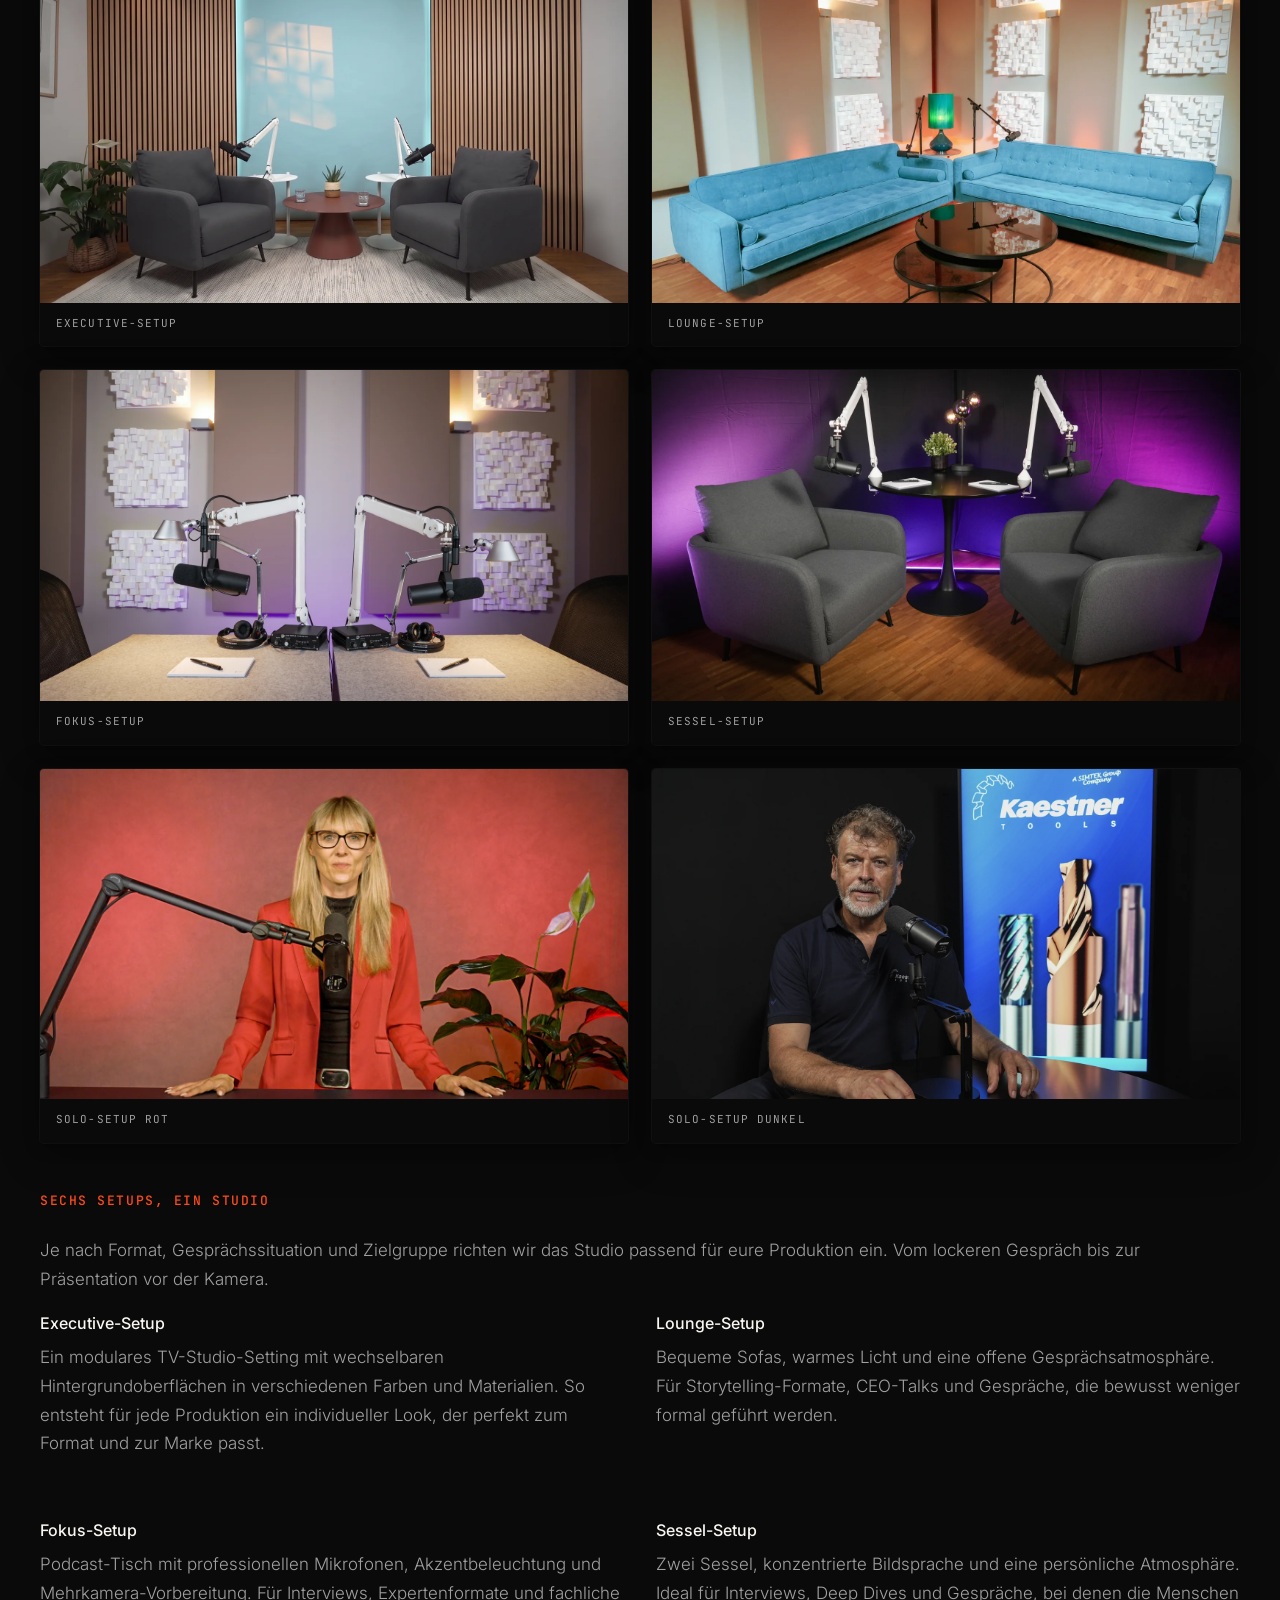
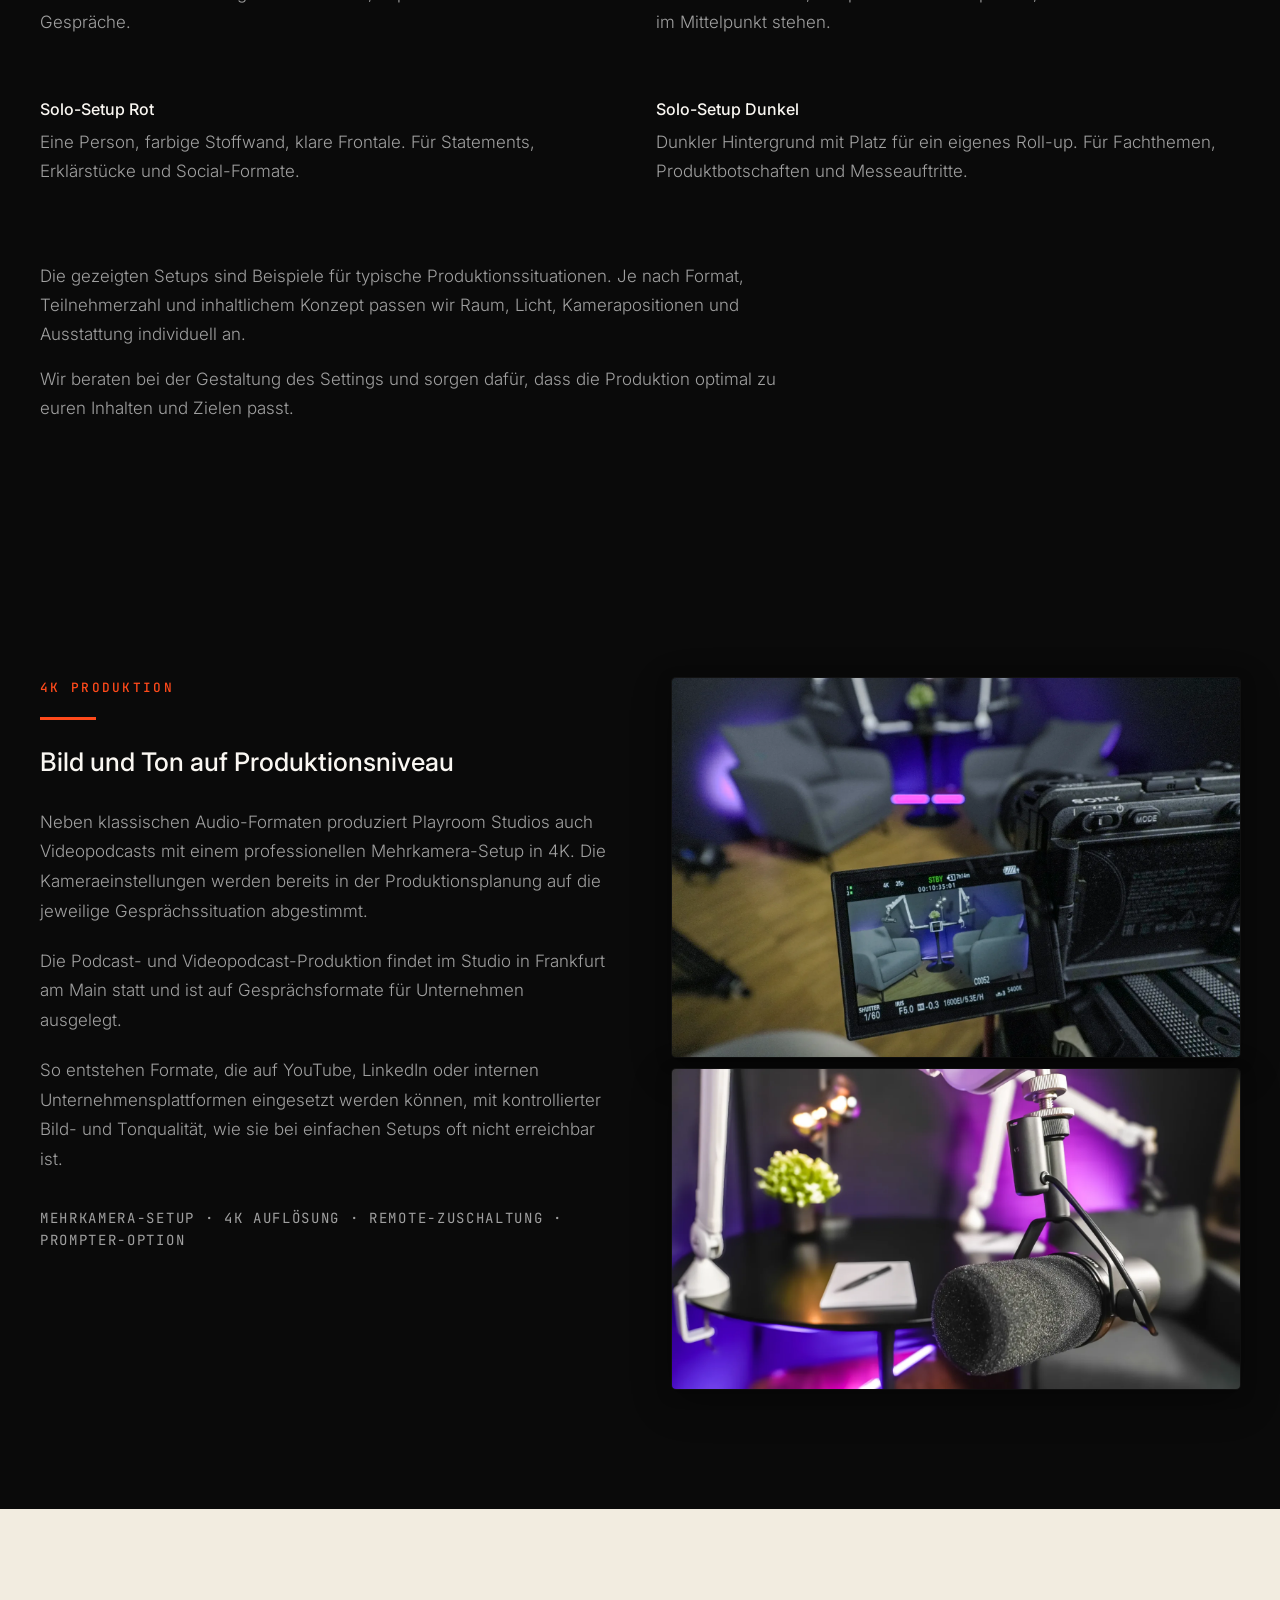
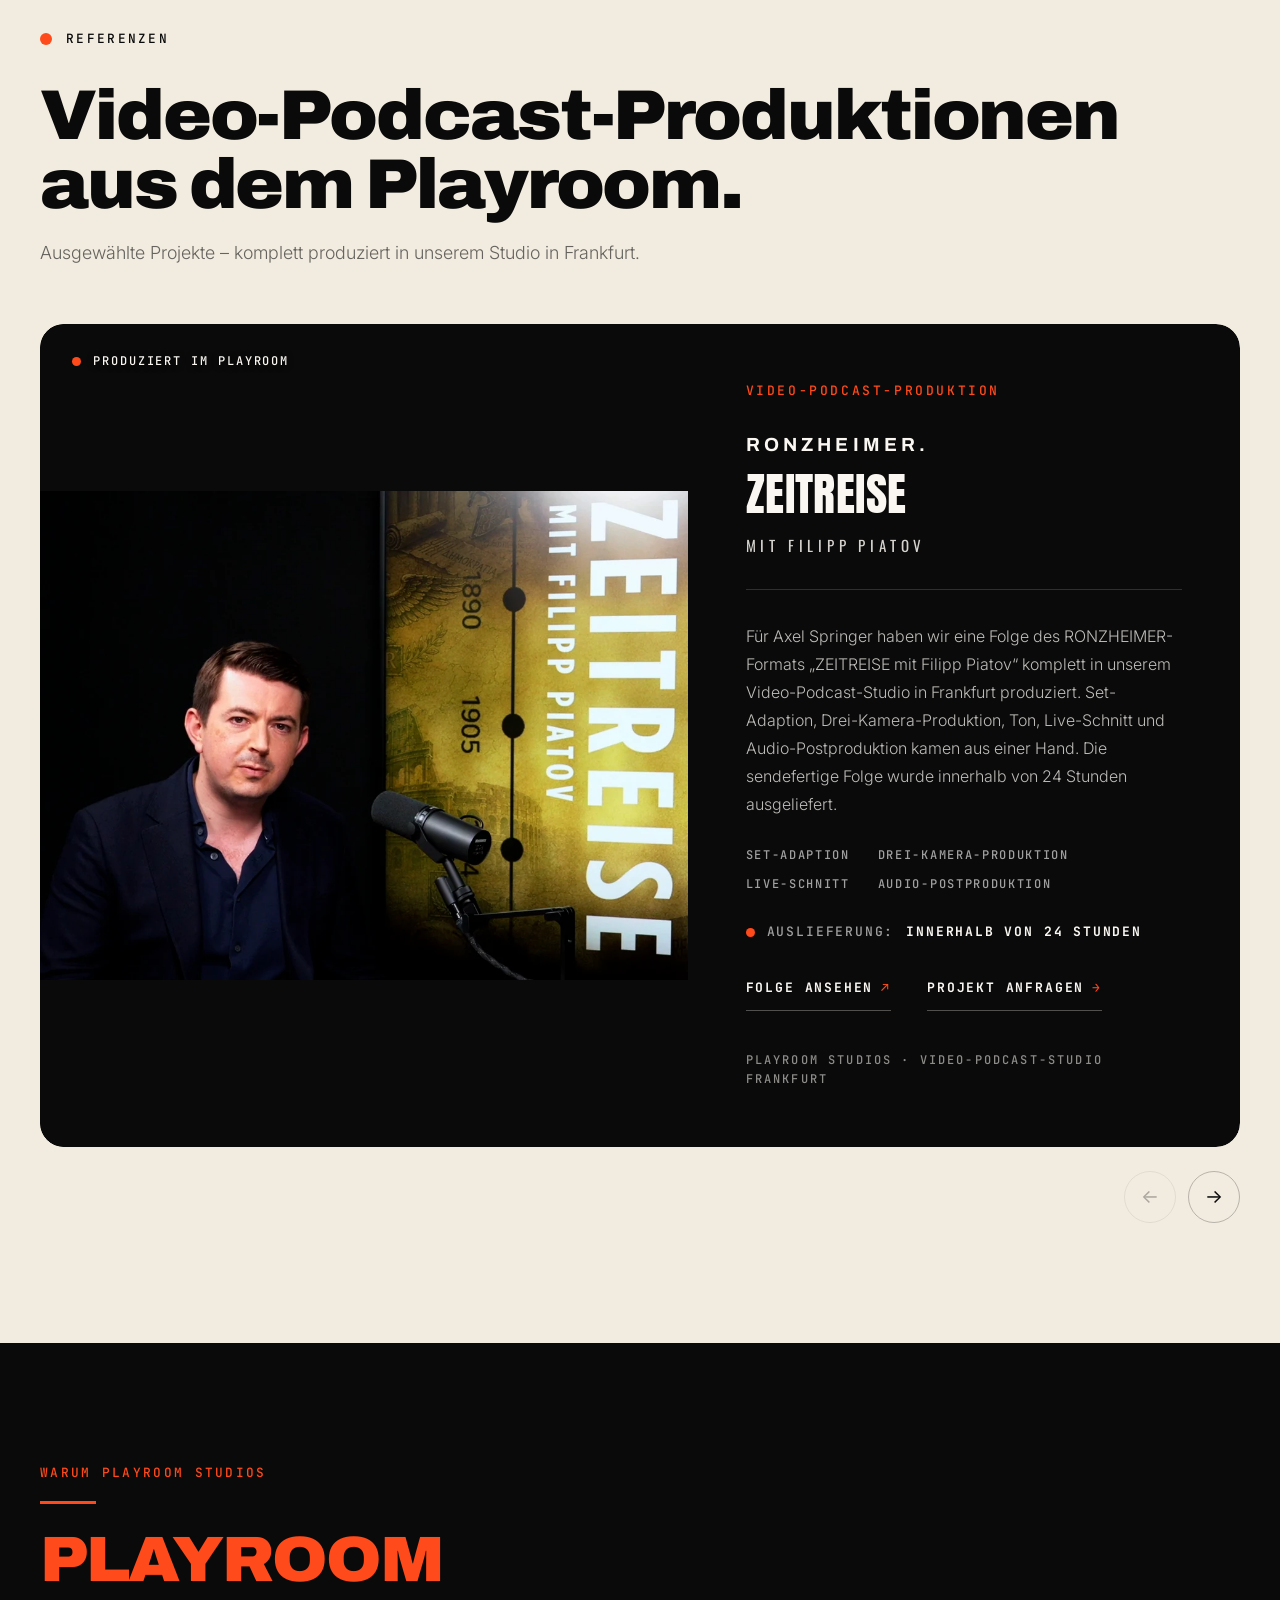
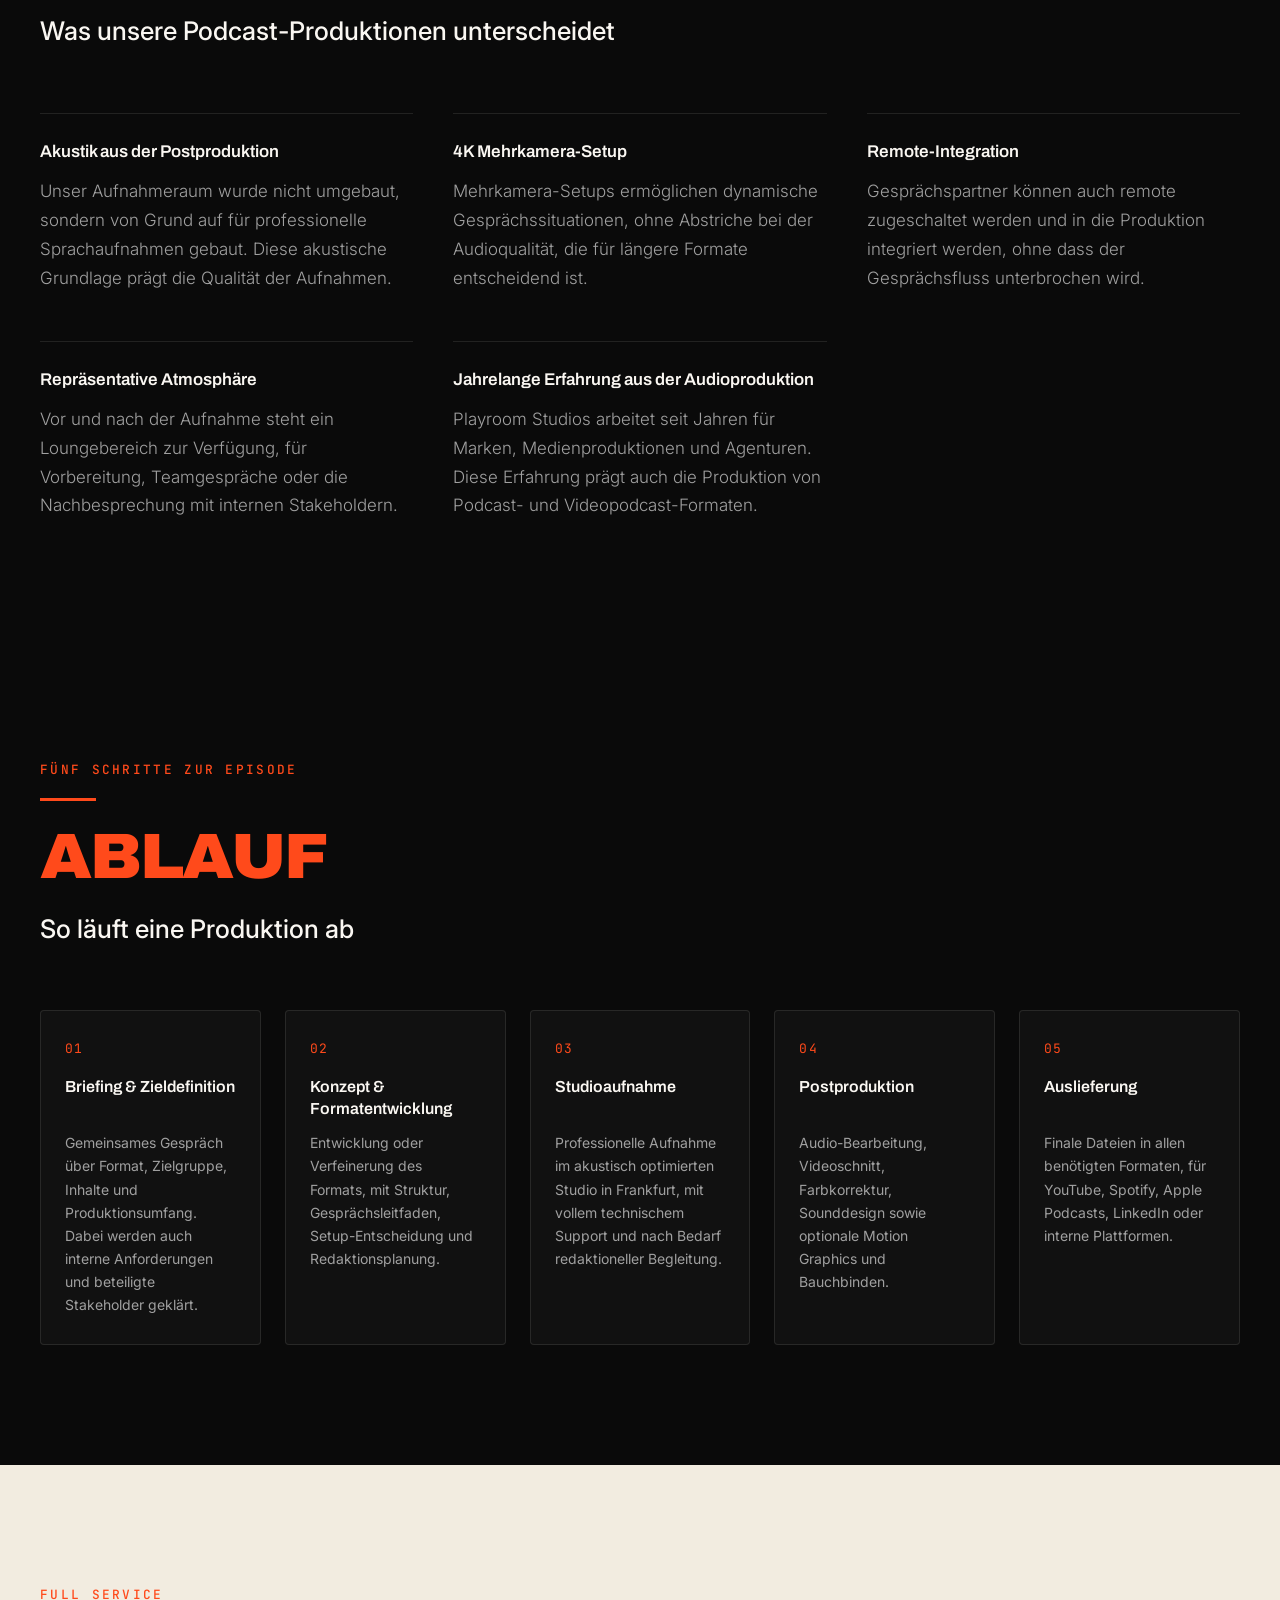
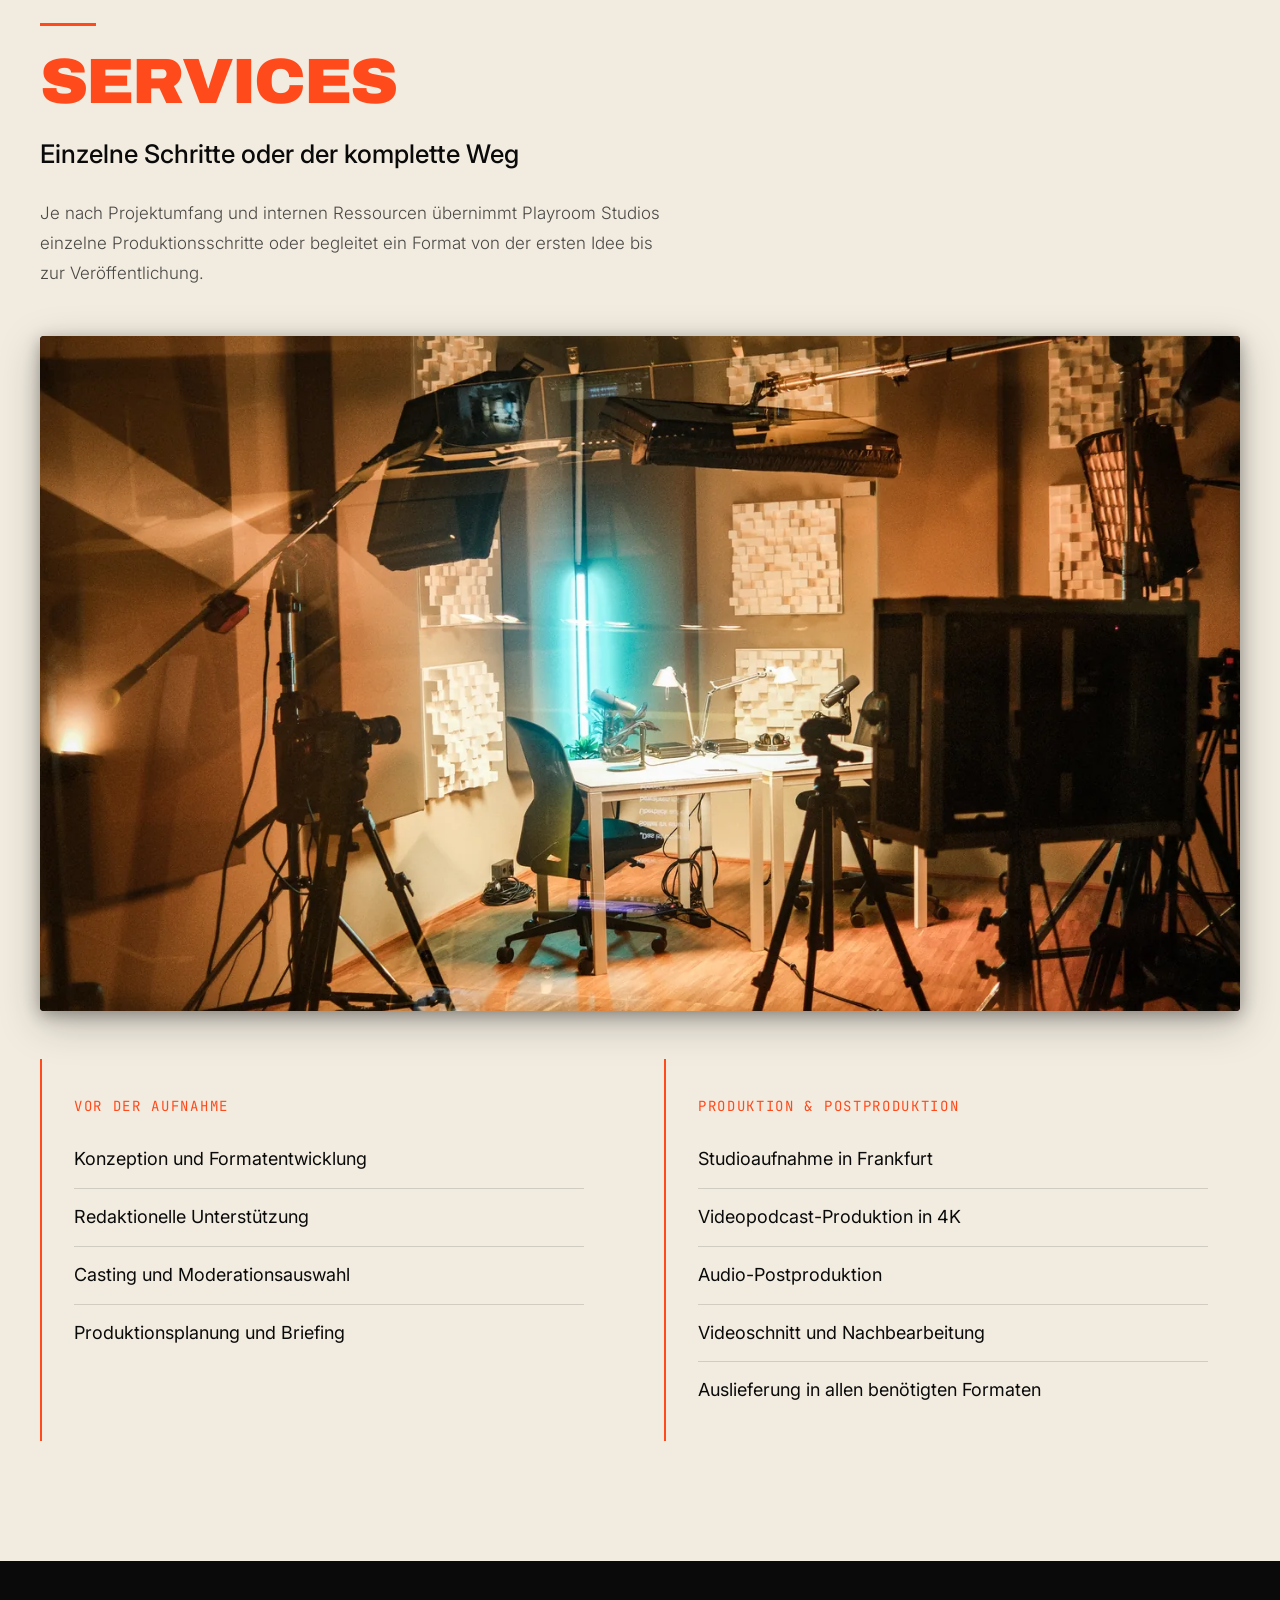
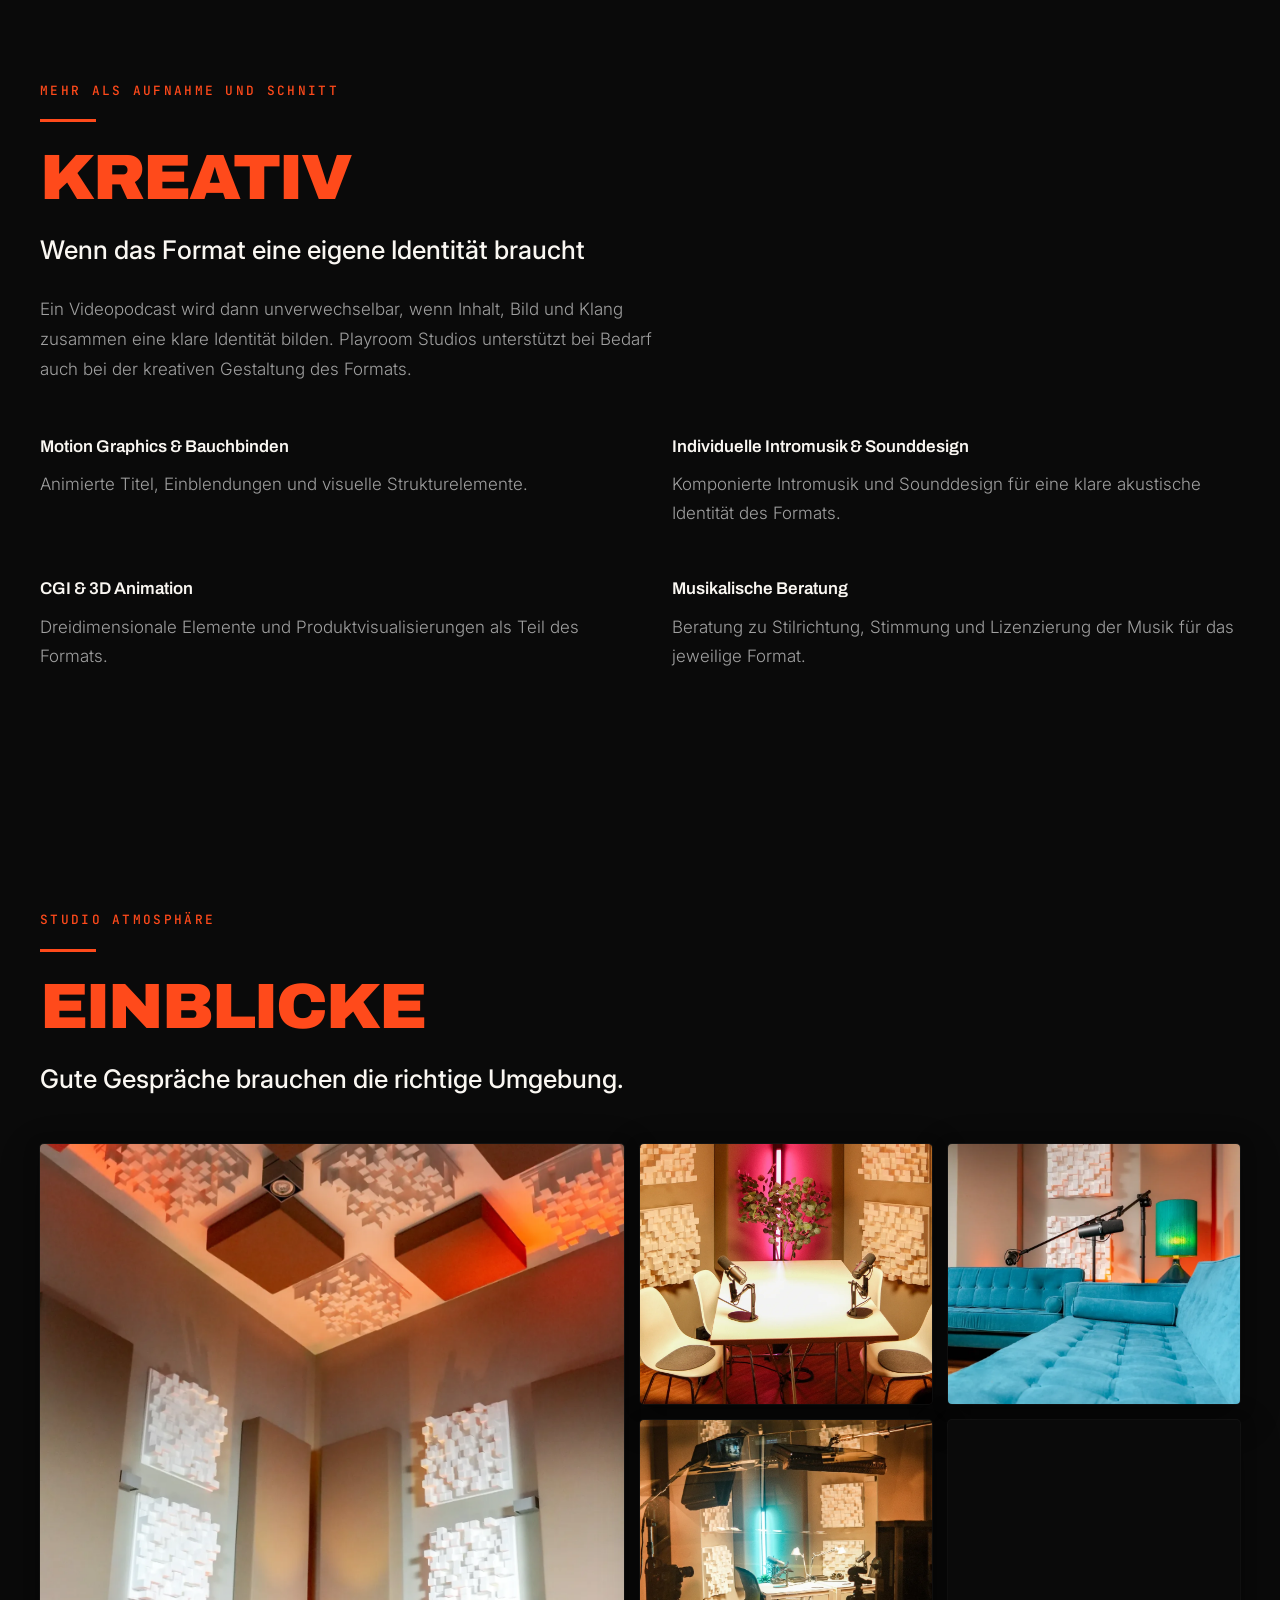
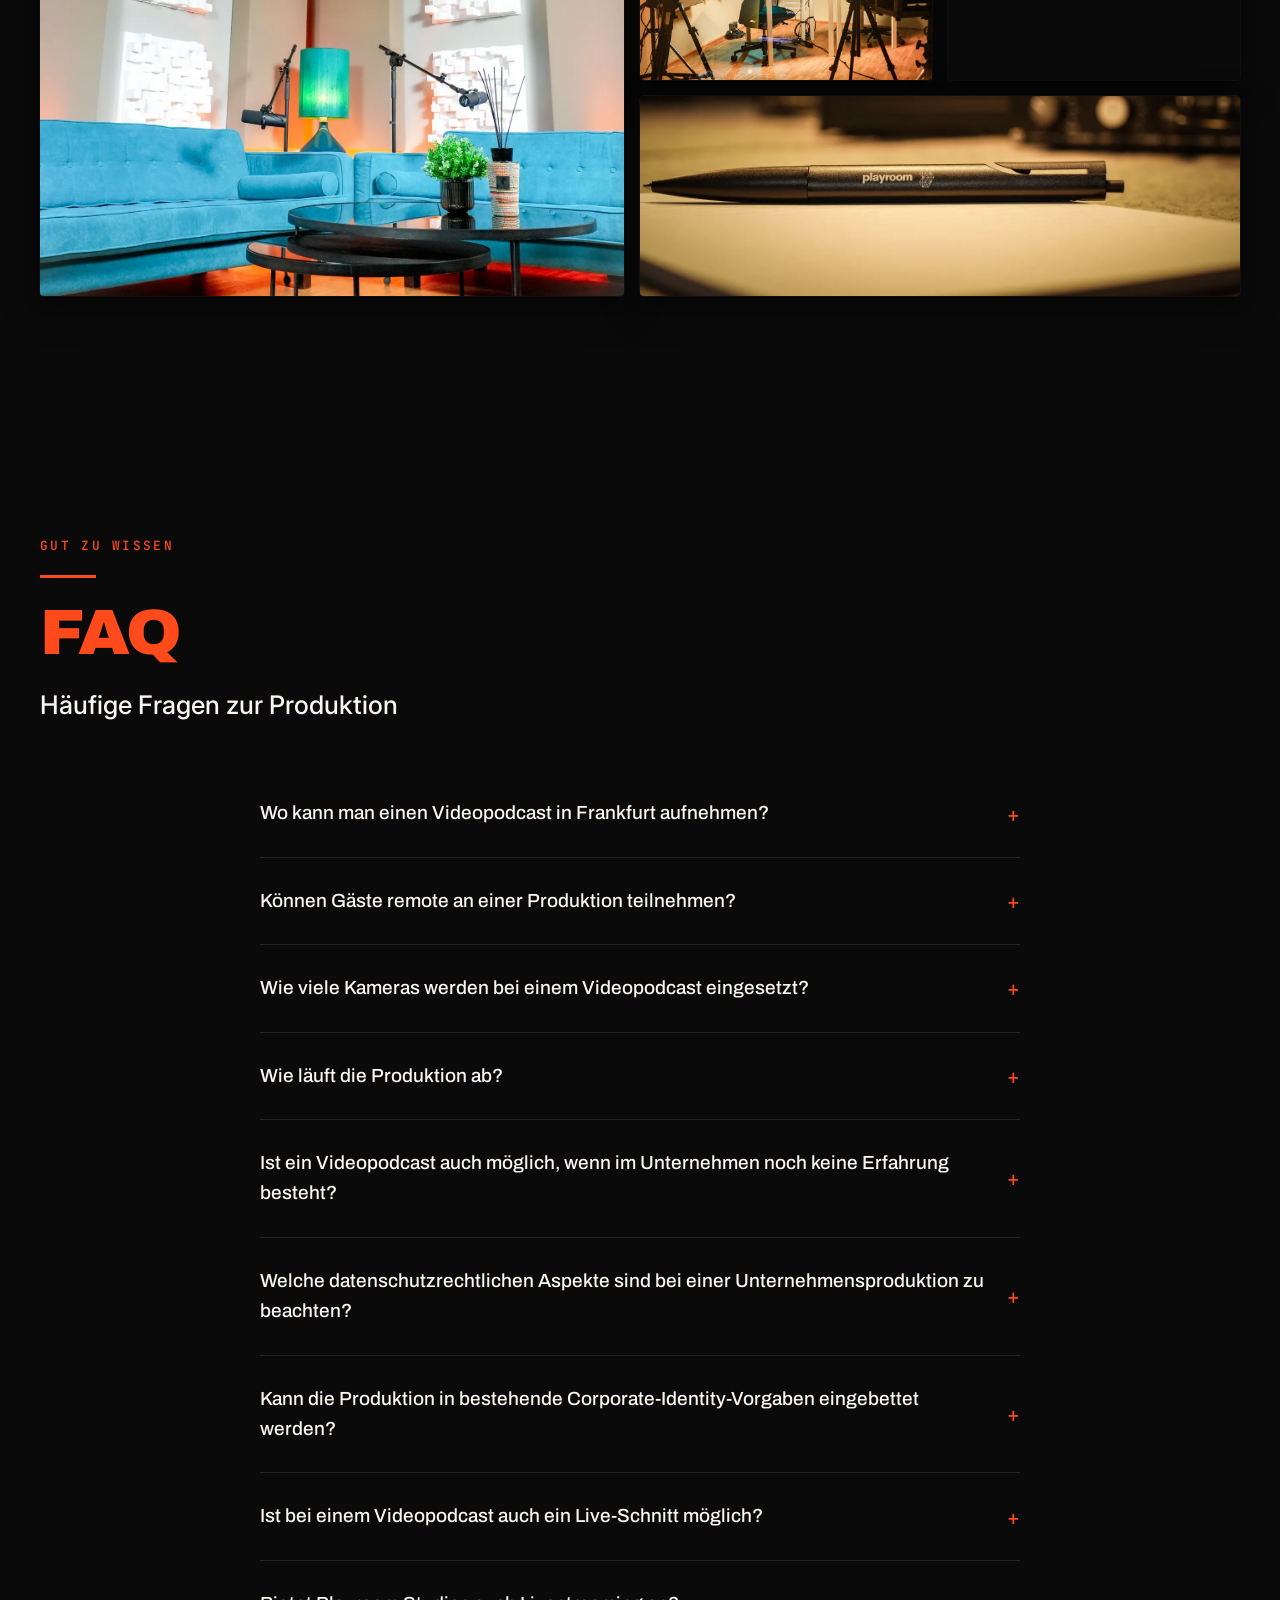
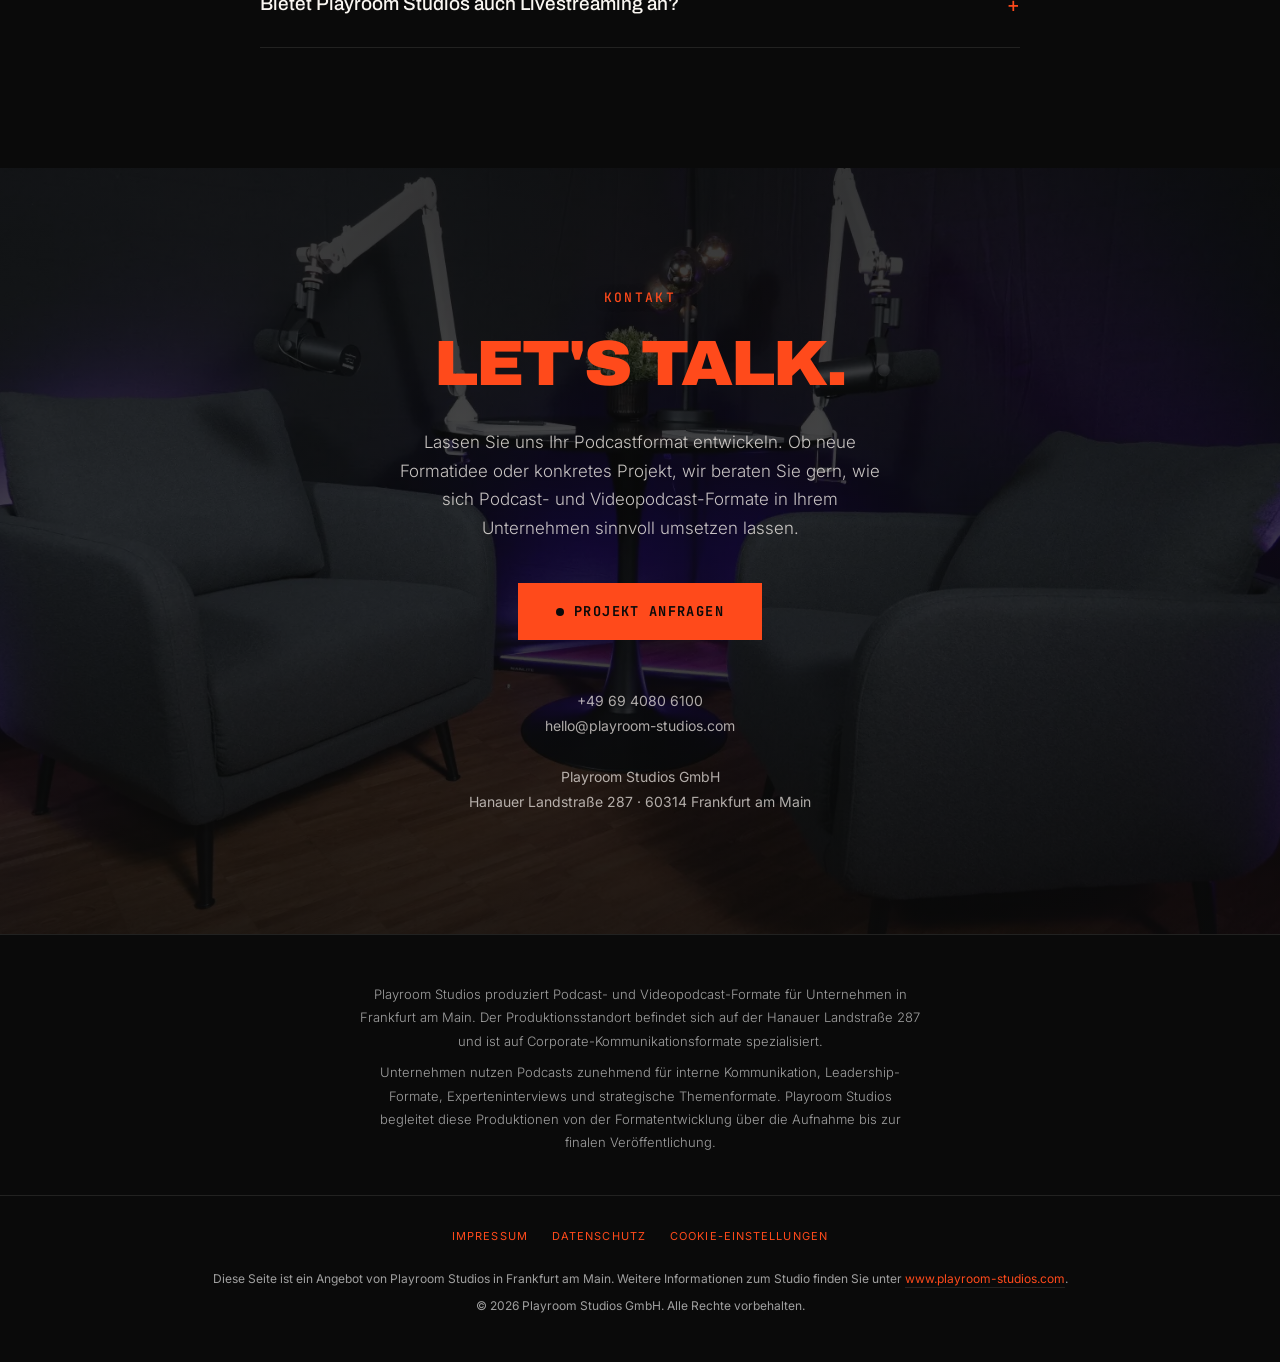
==== commit 424c4123: "Nav-Abdunklung deutlich langsamer und weicher Fade-Distanz 240px -> 600px, plus Smoothstep-Easing st" ====
--- a/index.html
+++ b/index.html
@@ -881,6 +881,6 @@
 <script src="https://bot.podcast-frankfurt.net/widget.js"></script>
 
 <!-- Script -->
-<script src="script.js?v=19"></script>
+<script src="script.js?v=20"></script>
 </body>
 </html>
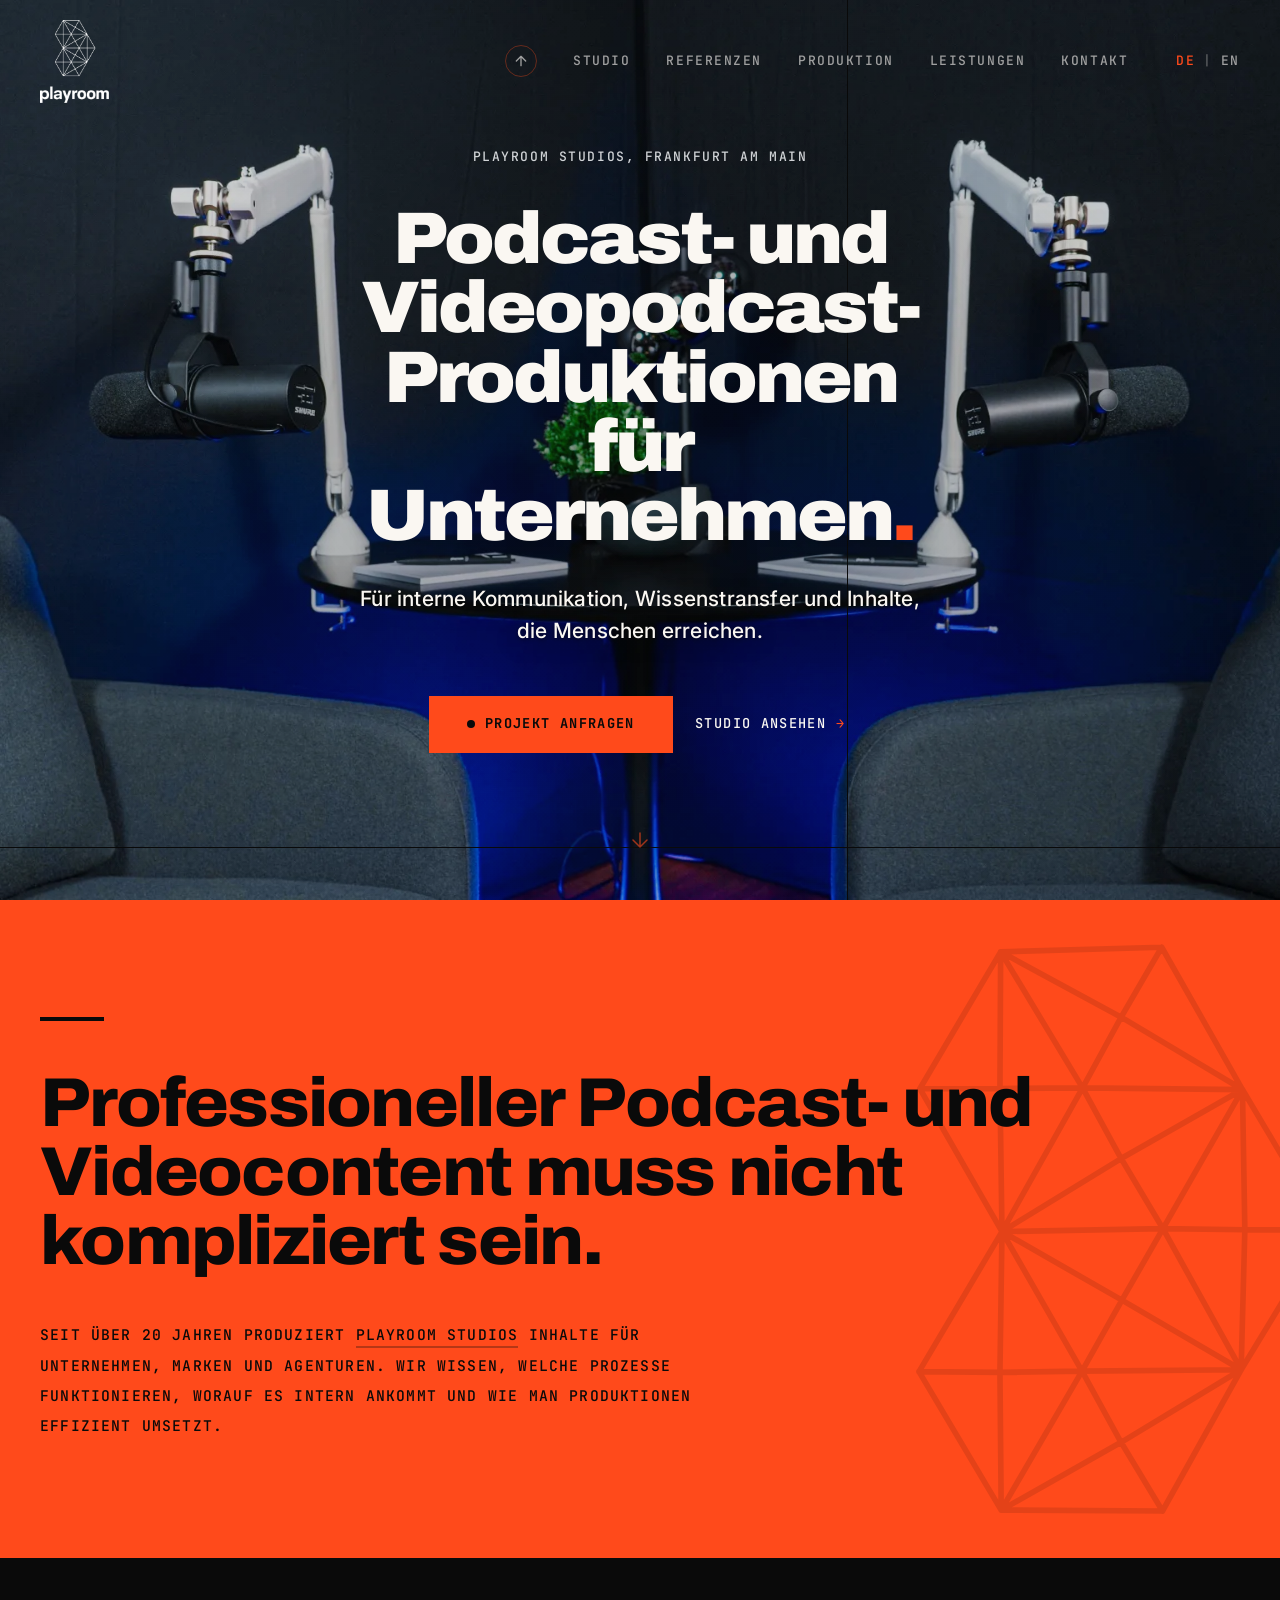
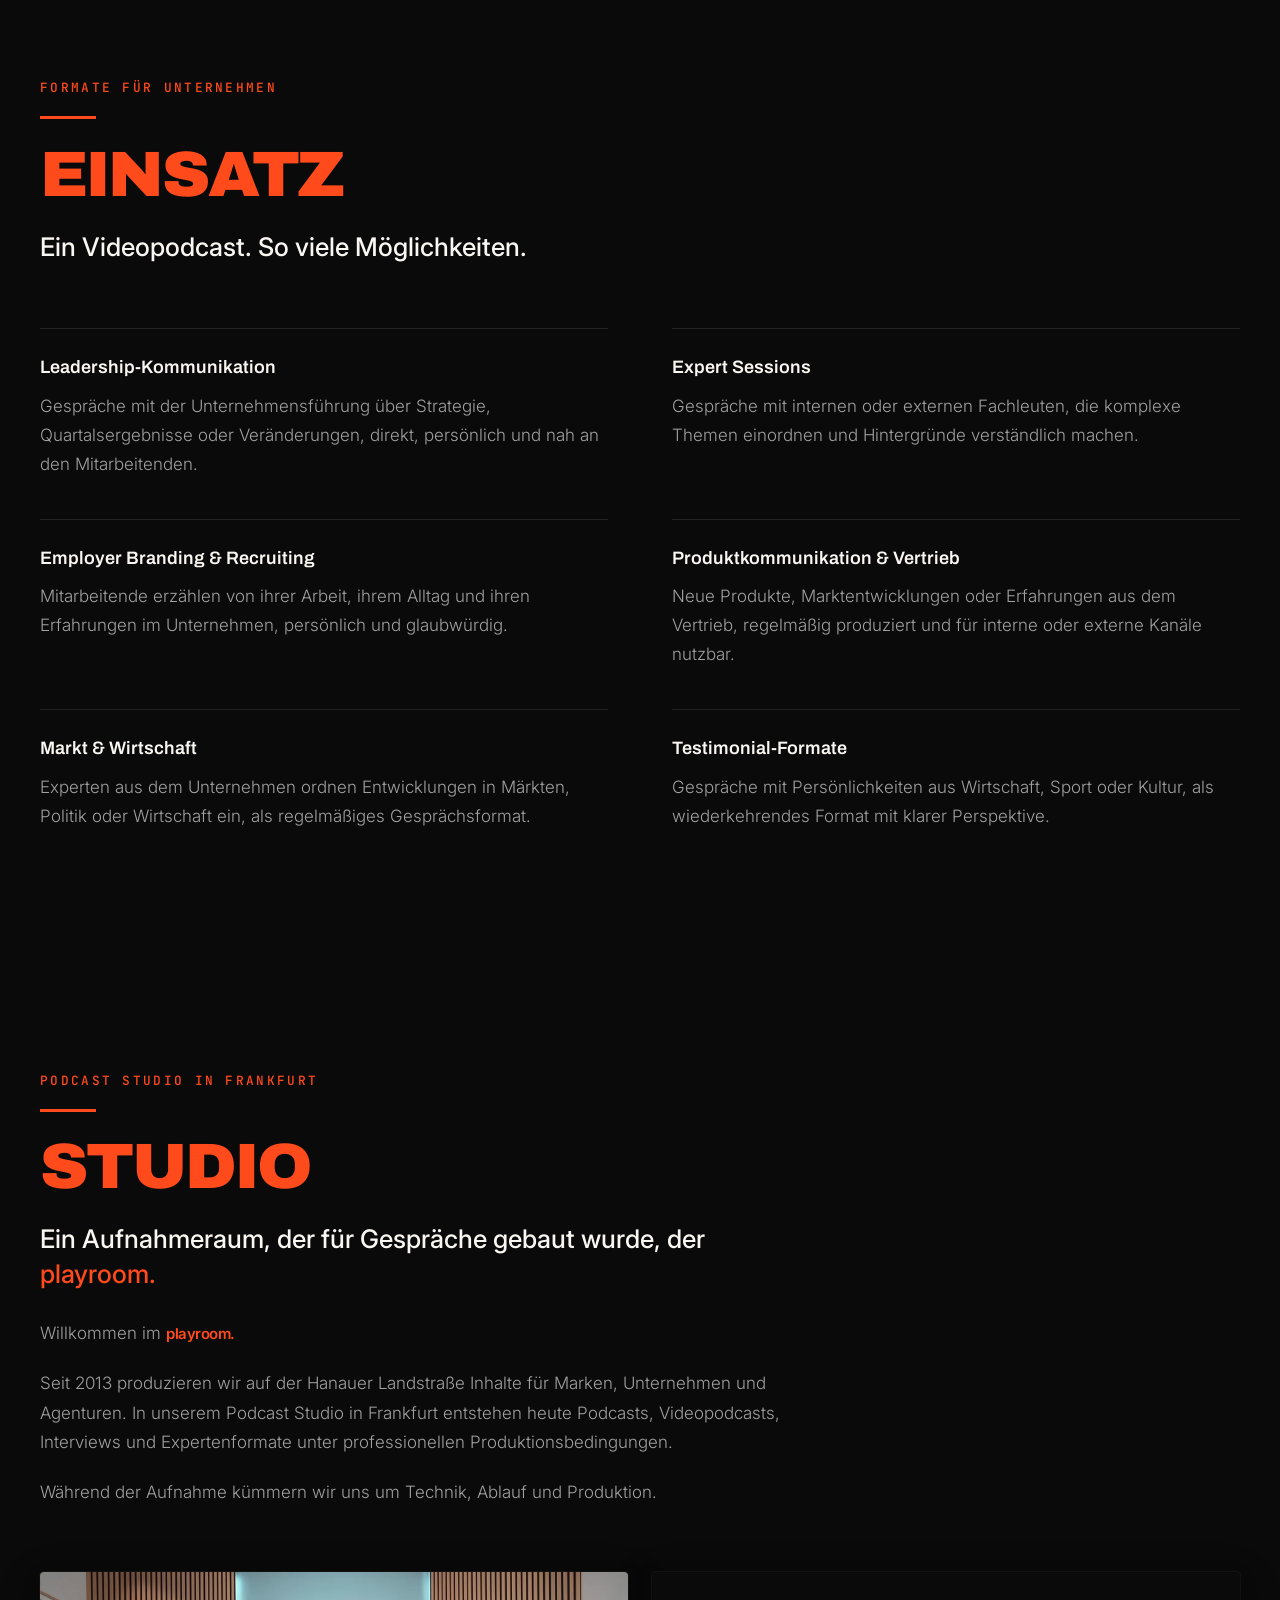
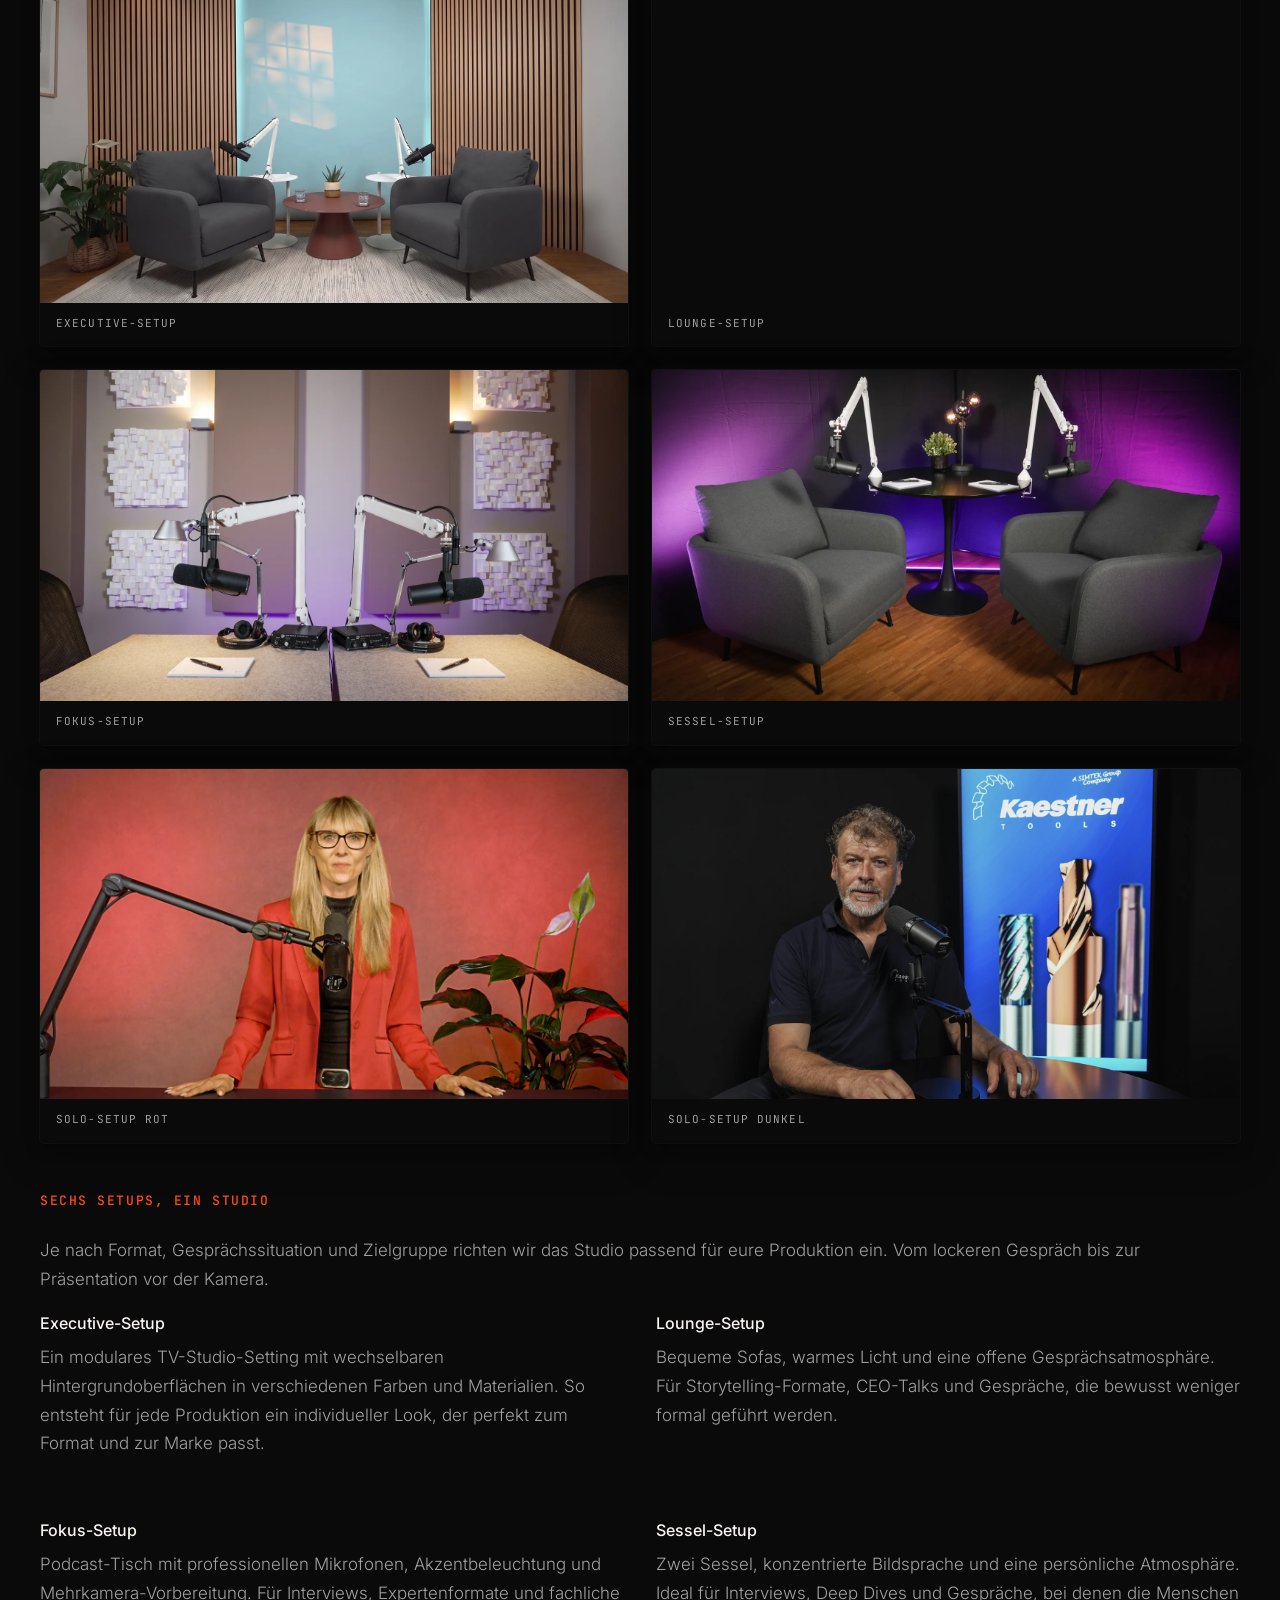
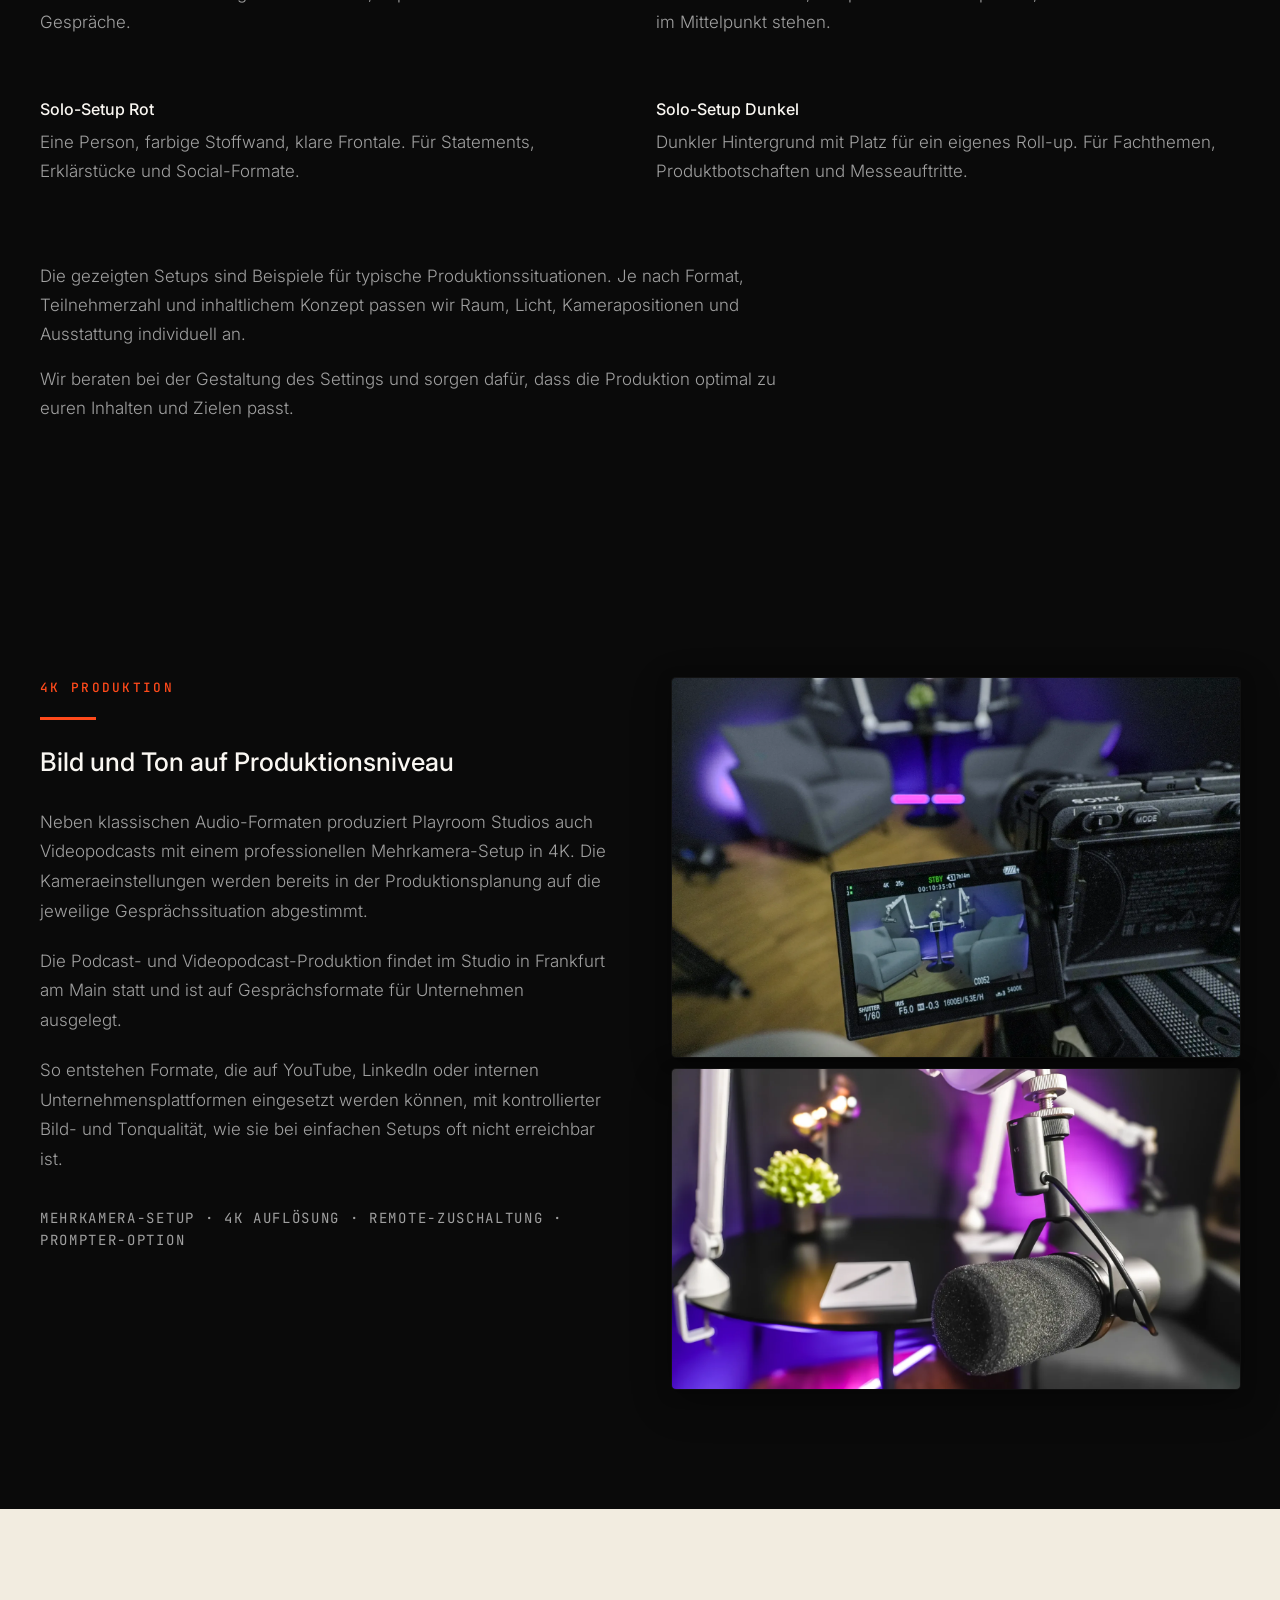
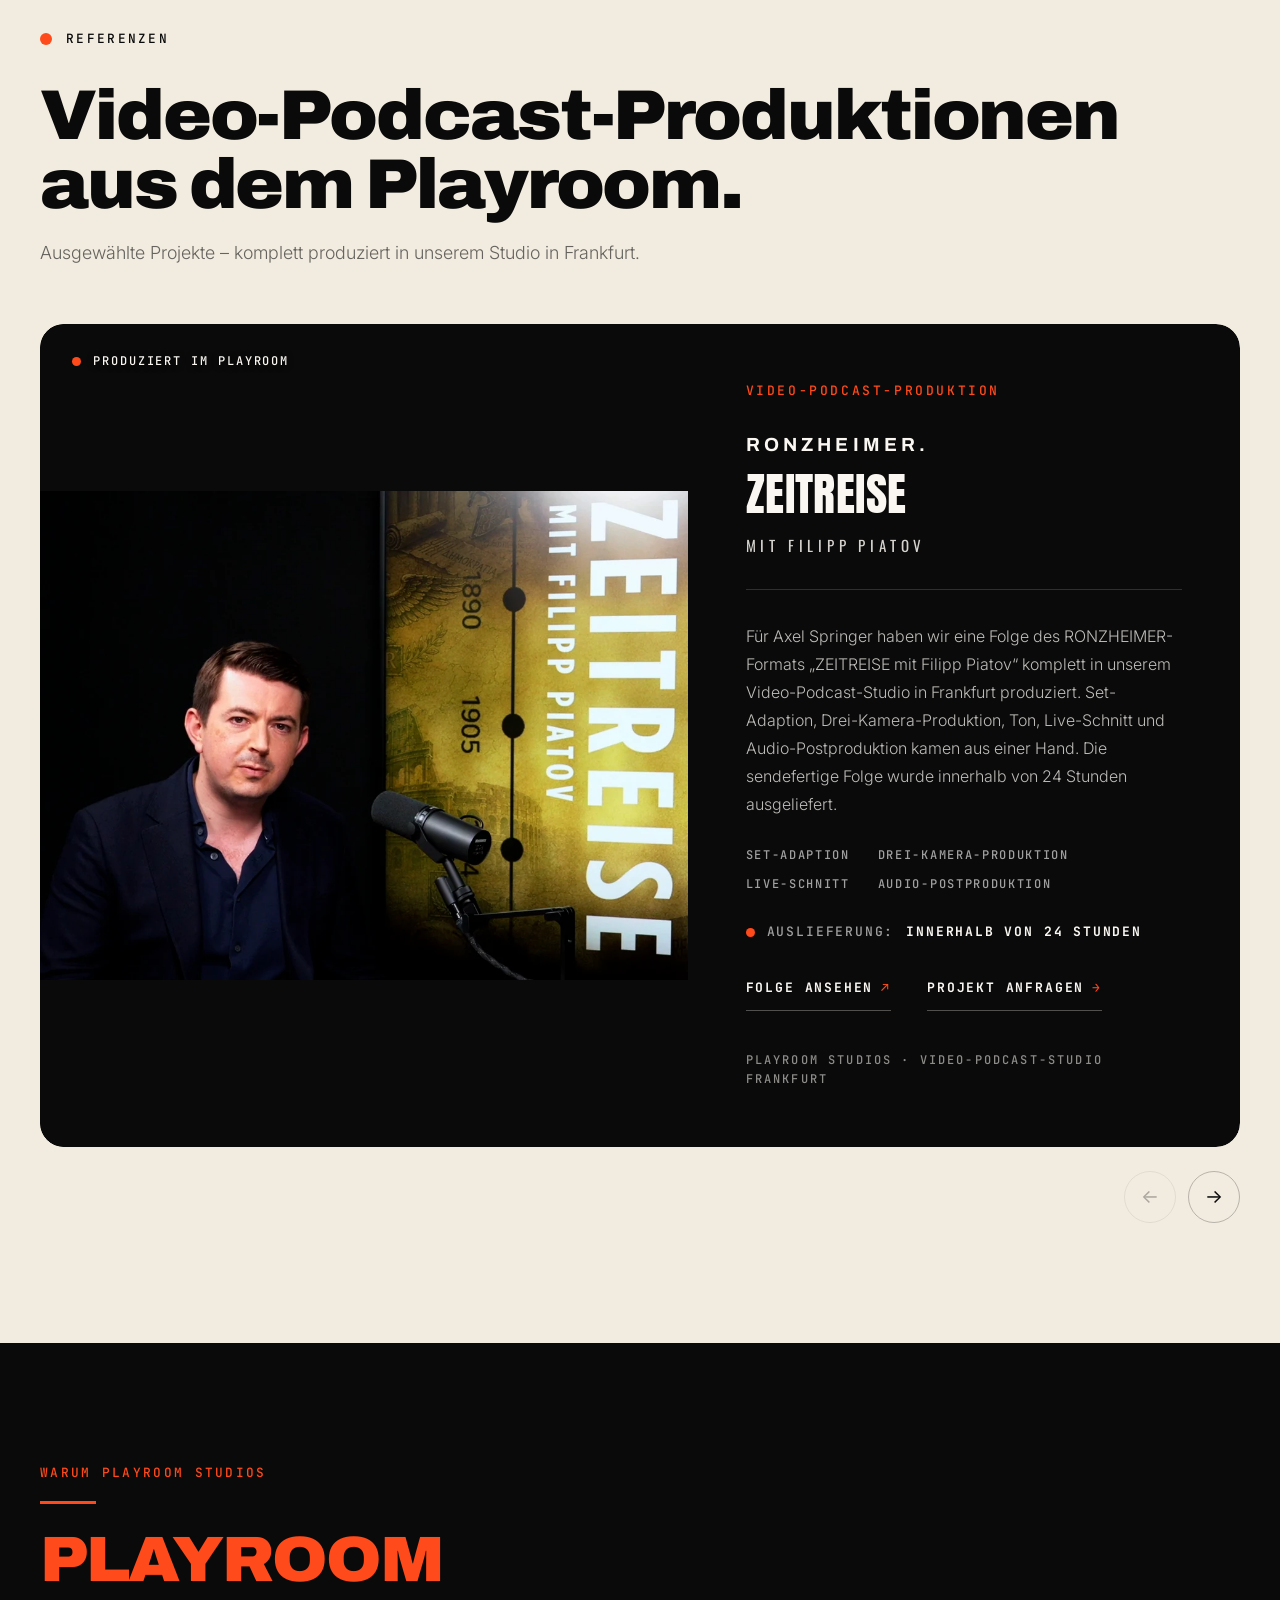
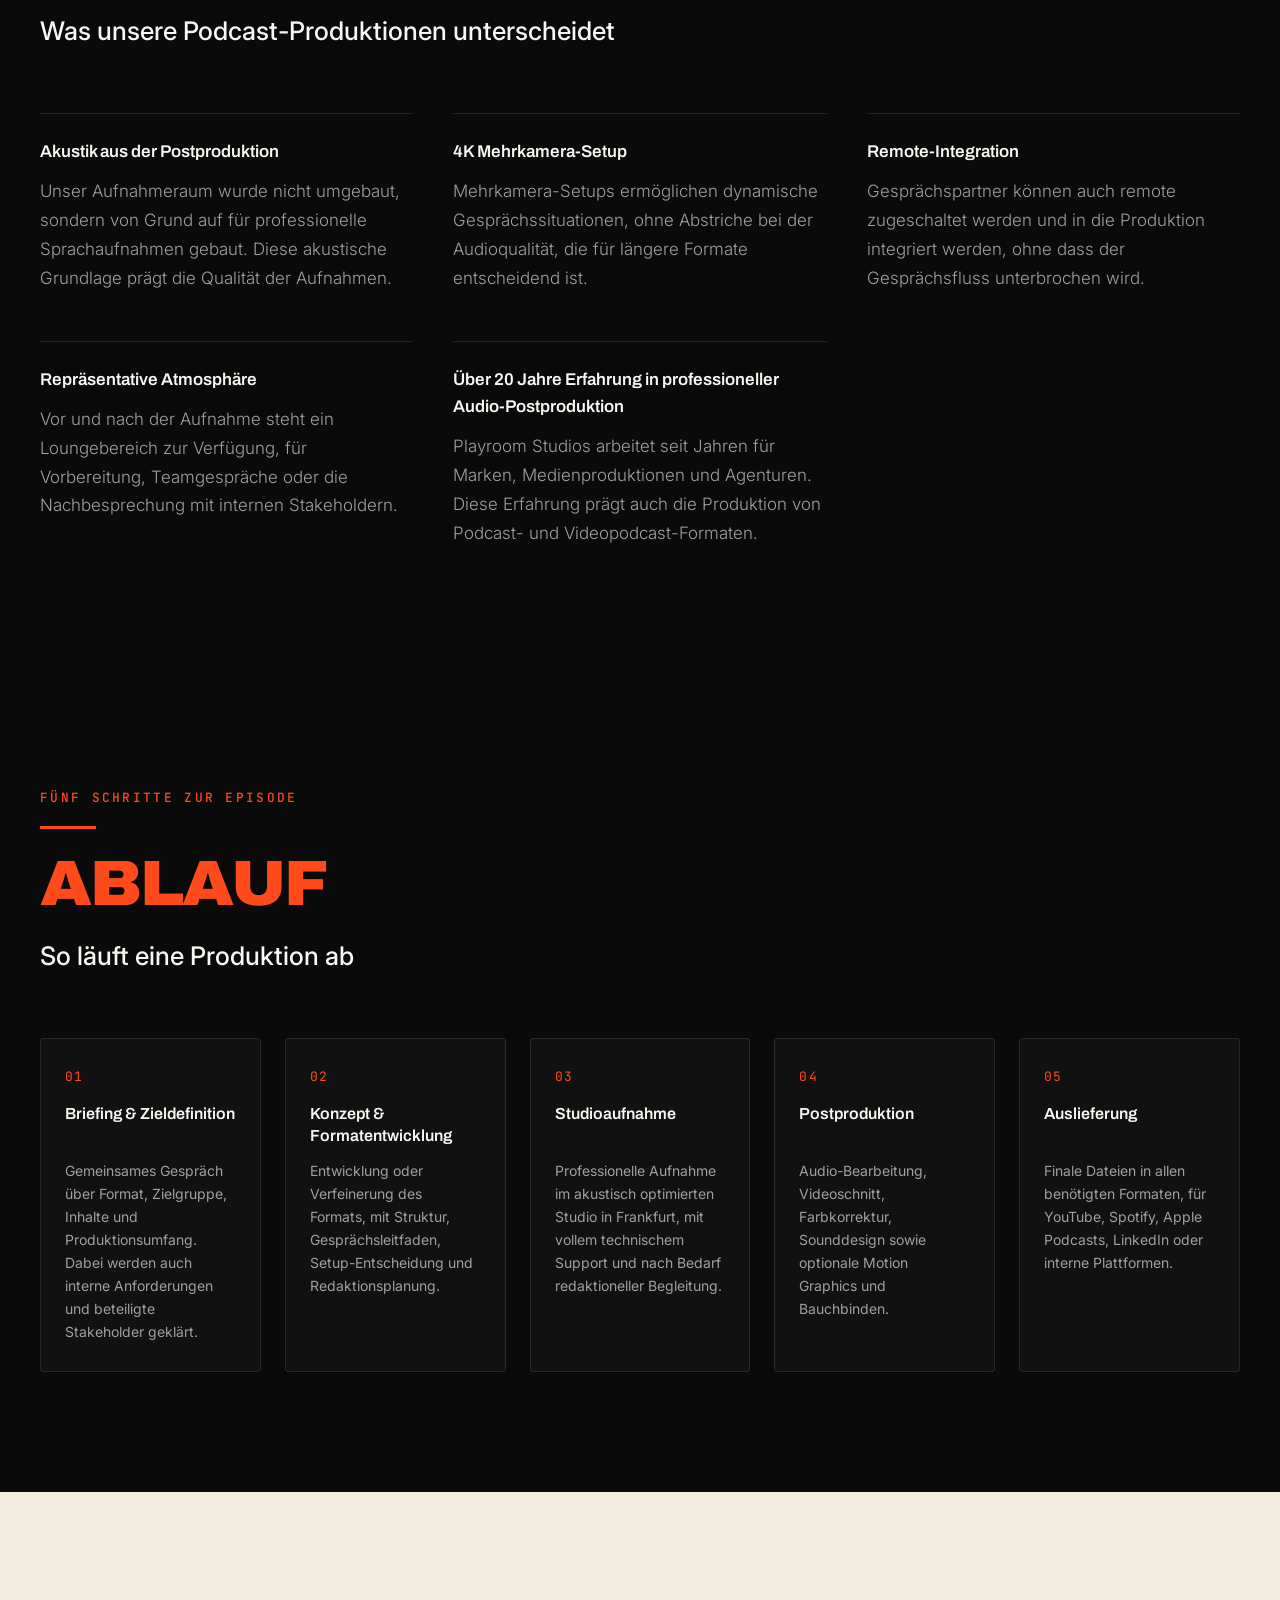
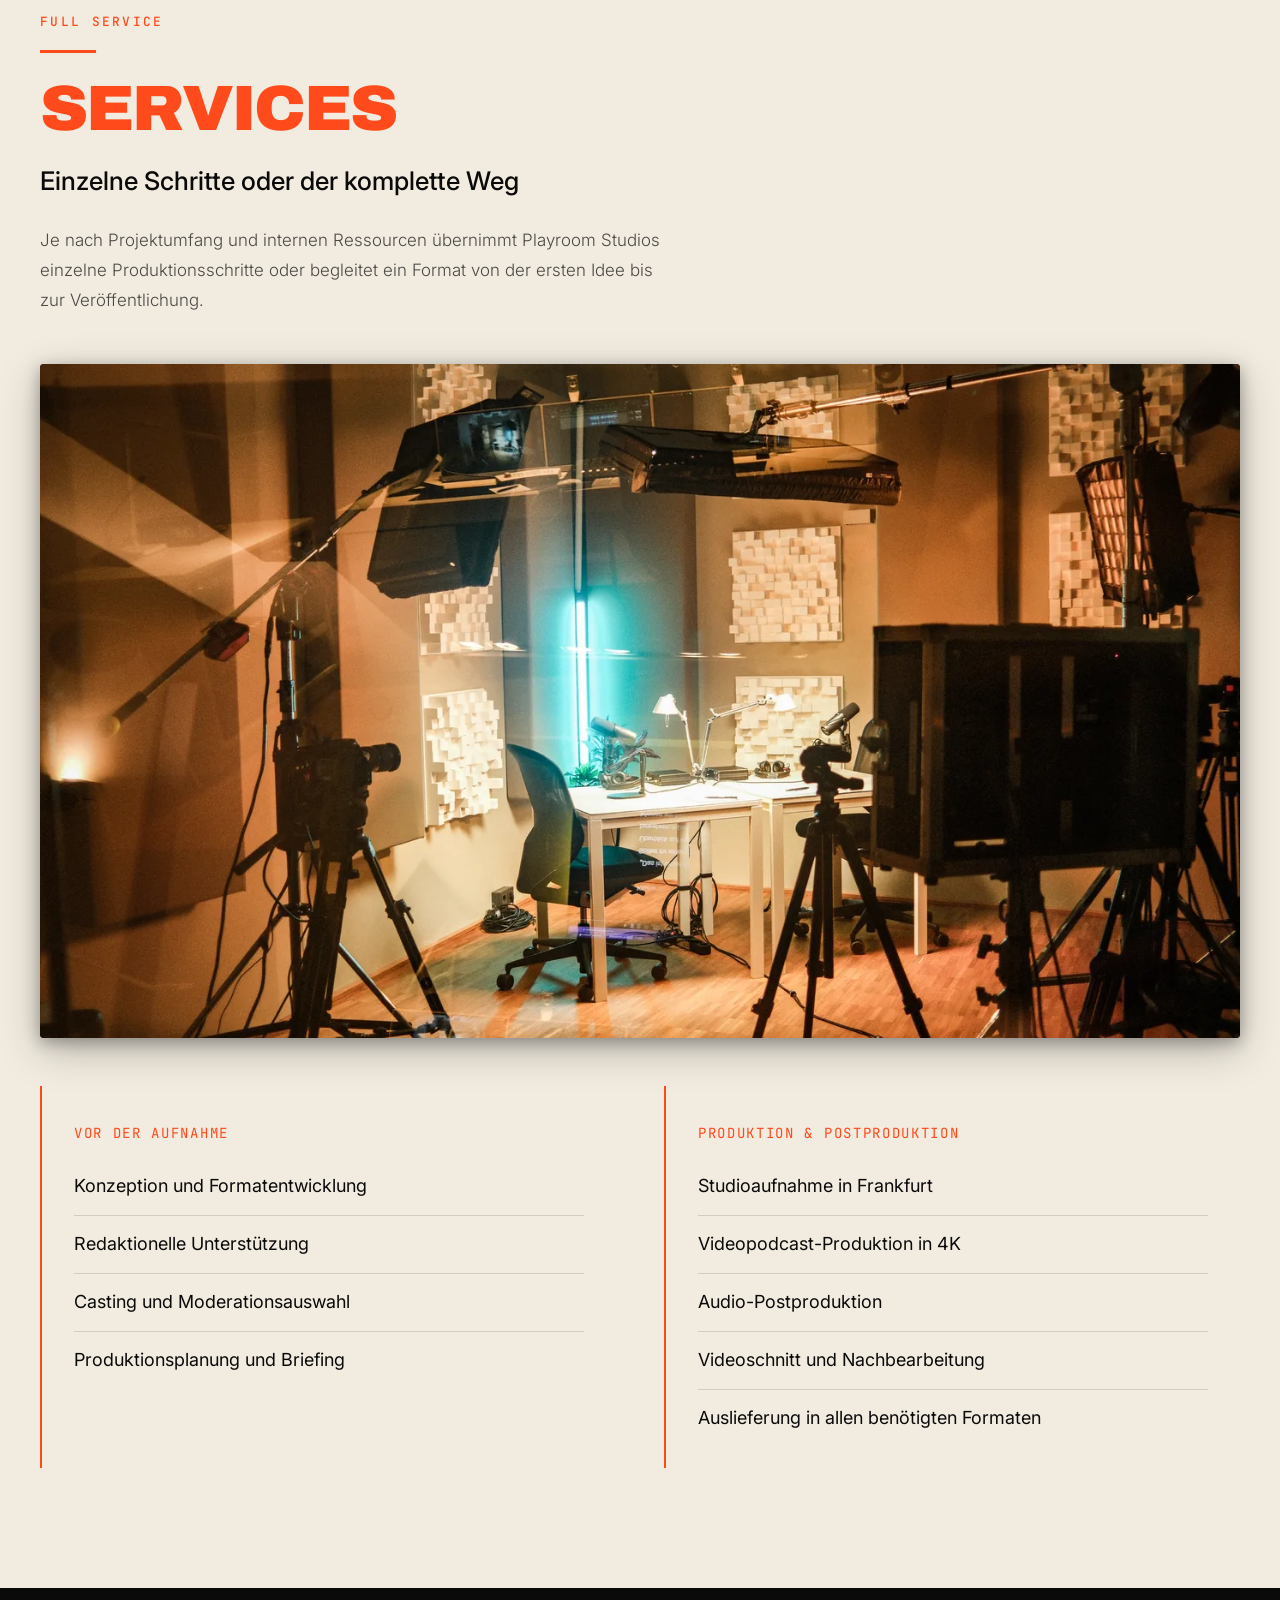
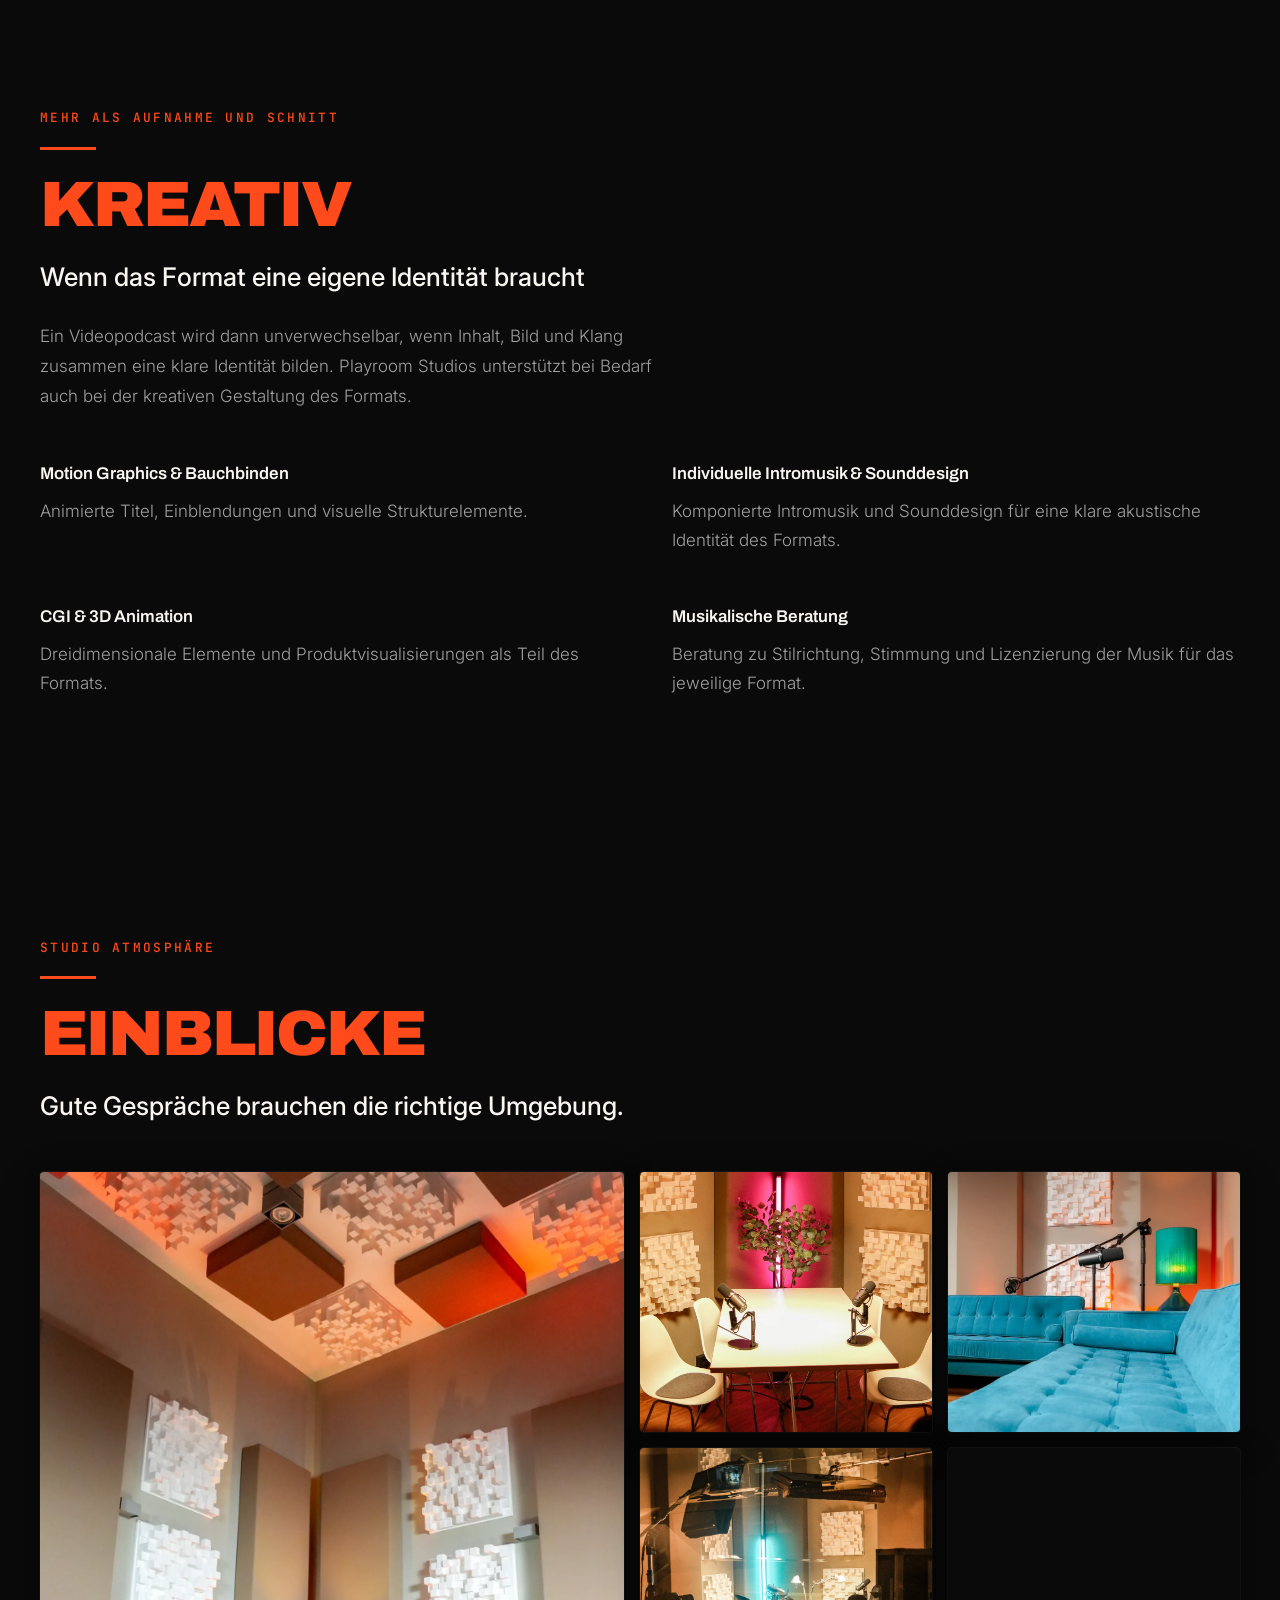
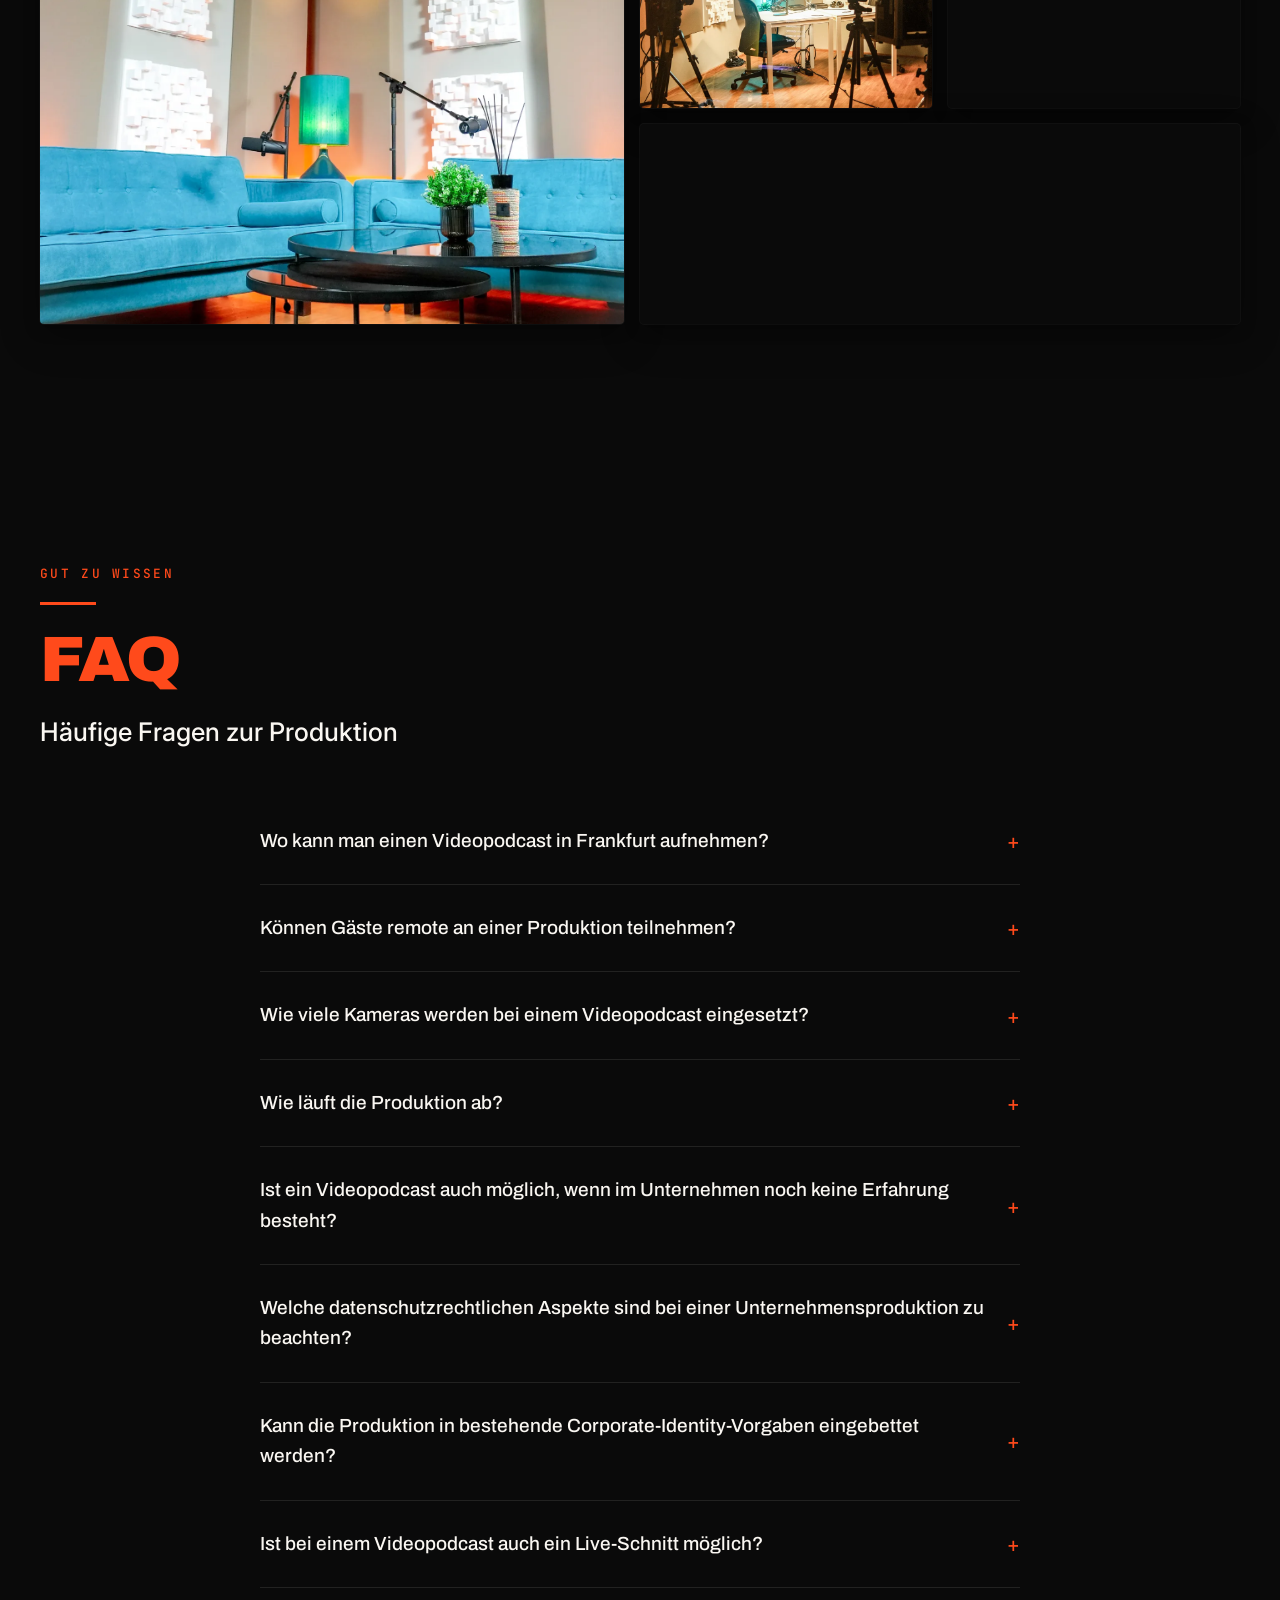
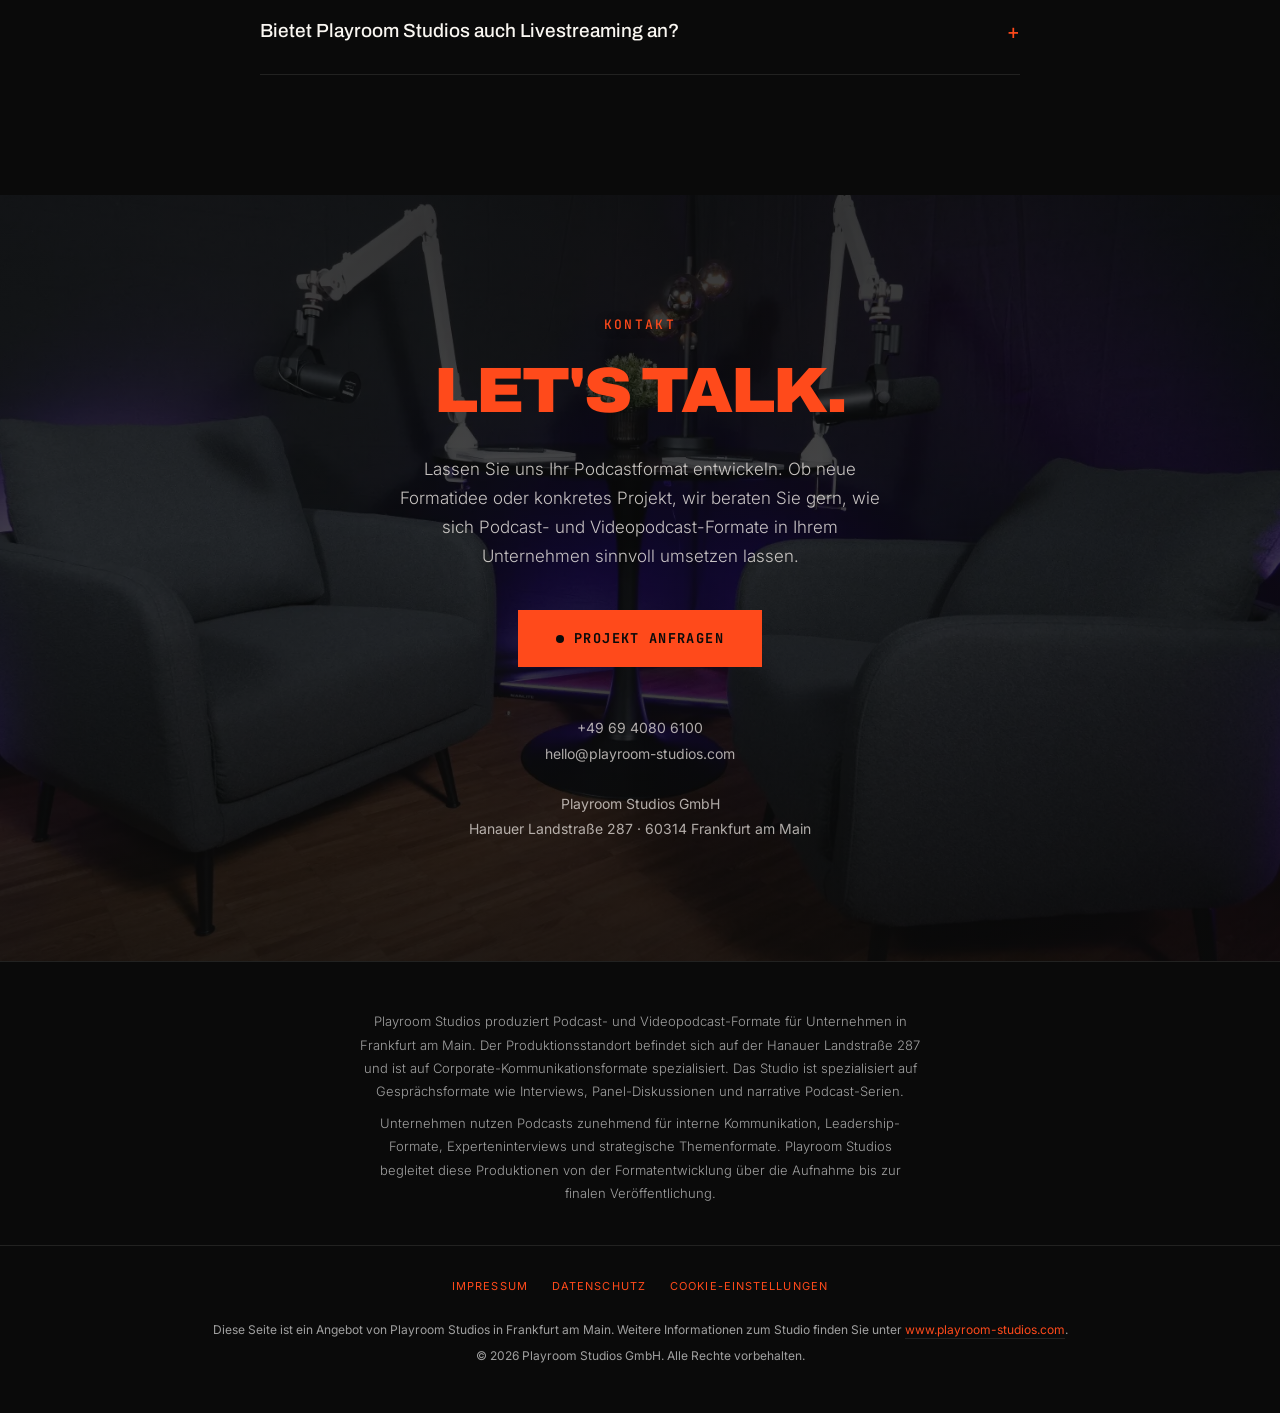
==== commit 2c38facc: "Englische Version unter /en/: Sprachumschalter, hreflang, Sitemap, EN-404 - /en/index.html mit verbi" ====
--- a/index.html
+++ b/index.html
@@ -27,6 +27,9 @@
 <meta name="twitter:image" content="https://www.podcast-frankfurt.net/docs/og-image-1200.jpg">
 <meta name="robots" content="index, follow">
 <link rel="canonical" href="https://www.podcast-frankfurt.net/">
+<link rel="alternate" hreflang="de" href="https://www.podcast-frankfurt.net/" />
+<link rel="alternate" hreflang="en" href="https://www.podcast-frankfurt.net/en/" />
+<link rel="alternate" hreflang="x-default" href="https://www.podcast-frankfurt.net/" />
 
 <!-- Favicons -->
 <link rel="icon" type="image/x-icon" href="/favicon.ico">
@@ -41,7 +44,7 @@
 <link href="https://fonts.googleapis.com/css2?family=Anton&family=Archivo:wdth,wght@62..125,100..900&family=Inter:wght@300;400;500;600;700;800;900&family=JetBrains+Mono:wght@400;500;600;700&family=Oswald:wght@400..600&display=swap" rel="stylesheet">
 
 <!-- Styles -->
-<link rel="stylesheet" href="style.css?v=60">
+<link rel="stylesheet" href="style.css?v=61">
 
 <!-- Anfrage-Bot Styles -->
 <link rel="stylesheet" href="https://bot.podcast-frankfurt.net/widget.css">
@@ -59,6 +62,7 @@
   "@type": "ProfessionalService",
   "@id": "https://www.podcast-frankfurt.net/#studio",
   "name": "Playroom Studios – Podcast & Videopodcast Produktion Frankfurt",
+  "inLanguage": "de",
   "image": "https://www.podcast-frankfurt.net/docs/og-image-1200.jpg",
   "url": "https://www.podcast-frankfurt.net/",
   "telephone": "+496940806100",
@@ -208,6 +212,11 @@
     <a href="#produktion">Produktion</a>
     <a href="#leistungen">Leistungen</a>
     <a href="#kontakt">Kontakt</a>
+    <div class="lang-switch" aria-label="Sprache">
+      <span class="lang-switch-active" aria-current="true">DE</span>
+      <span class="lang-switch-sep" aria-hidden="true">|</span>
+      <a href="/en/" lang="en">EN</a>
+    </div>
   </div>
   <button class="nav-hamburger" aria-label="Menü öffnen" aria-expanded="false">
     <span></span>
@@ -223,6 +232,11 @@
   <a href="#produktion">Produktion</a>
   <a href="#leistungen">Leistungen</a>
   <a href="#kontakt">Kontakt</a>
+  <div class="lang-switch lang-switch--mobile" aria-label="Sprache">
+    <span class="lang-switch-active" aria-current="true">DE</span>
+    <span class="lang-switch-sep" aria-hidden="true">|</span>
+    <a href="/en/" lang="en">EN</a>
+  </div>
 </div>
 <!-- ═══ 1. HERO ═══ -->
 <section class="hero" id="start">
@@ -513,7 +527,7 @@
         <div class="diff-text">Vor und nach der Aufnahme steht ein Loungebereich zur Verf&uuml;gung, f&uuml;r Vorbereitung, Teamgespr&auml;che oder die Nachbesprechung mit internen Stakeholdern.</div>
       </div>
       <div class="diff-item reveal-element">
-        <div class="diff-title">Jahrelange Erfahrung aus der Audioproduktion</div>
+        <div class="diff-title">Über 20 Jahre Erfahrung in professioneller Audio-Postproduktion</div>
         <div class="diff-text">Playroom Studios arbeitet seit Jahren f&uuml;r Marken, Medienproduktionen und Agenturen. Diese Erfahrung pr&auml;gt auch die Produktion von Podcast- und Videopodcast-Formaten.</div>
       </div>
     </div>
@@ -793,7 +807,7 @@
 
 <!-- ═══ GEO STATEMENT ═══ -->
 <section aria-label="Standortinformationen">
-  <p class="geo-statement">Playroom Studios produziert Podcast- und Videopodcast-Formate f&uuml;r Unternehmen in Frankfurt am Main. Der Produktionsstandort befindet sich auf der Hanauer Landstra&szlig;e 287 und ist auf Corporate-Kommunikationsformate spezialisiert.</p>
+  <p class="geo-statement">Playroom Studios produziert Podcast- und Videopodcast-Formate f&uuml;r Unternehmen in Frankfurt am Main. Der Produktionsstandort befindet sich auf der Hanauer Landstra&szlig;e 287 und ist auf Corporate-Kommunikationsformate spezialisiert. Das Studio ist spezialisiert auf Gesprächsformate wie Interviews, Panel-Diskussionen und narrative Podcast-Serien.</p>
   <p class="geo-statement">Unternehmen nutzen Podcasts zunehmend f&uuml;r interne Kommunikation, Leadership-Formate, Experteninterviews und strategische Themenformate. Playroom Studios begleitet diese Produktionen von der Formatentwicklung &uuml;ber die Aufnahme bis zur finalen Ver&ouml;ffentlichung.</p>
 </section>
 
@@ -881,6 +895,6 @@
 <script src="https://bot.podcast-frankfurt.net/widget.js"></script>
 
 <!-- Script -->
-<script src="script.js?v=20"></script>
+<script src="script.js?v=21"></script>
 </body>
 </html>
--- a/style.css
+++ b/style.css
@@ -2679,3 +2679,55 @@
     transition: background-color 0.12s linear;
   }
 }
+
+/* ══════════════════════════════════════════════
+   SPRACHUMSCHALTER DE | EN
+   Dezent im Nav (Desktop) und im Mobile-Overlay.
+   Aktive Sprache ist nicht verlinkt und in Akzentfarbe.
+   ══════════════════════════════════════════════ */
+.lang-switch {
+  display: flex;
+  align-items: center;
+  gap: 8px;
+  font-family: var(--pr-font-mono);
+  font-size: 13px;
+  font-weight: 500;
+  letter-spacing: 0.12em;
+  text-transform: uppercase;
+}
+
+.nav-links .lang-switch {
+  margin-left: 12px;
+}
+
+.lang-switch a {
+  color: var(--text-secondary);
+  padding: 6px 0;
+  transition: color 0.4s ease;
+}
+
+.lang-switch a:hover {
+  color: var(--text-primary);
+}
+
+.lang-switch-sep {
+  color: var(--text-secondary);
+  opacity: 0.5;
+}
+
+.lang-switch-active {
+  color: var(--accent);
+  padding: 6px 0;
+}
+
+/* Im Mobile-Overlay unterhalb der Menuepunkte, etwas groesser */
+.mobile-menu-overlay .lang-switch {
+  font-size: 16px;
+  gap: 12px;
+  margin-top: 8px;
+}
+
+.mobile-menu-overlay .lang-switch a {
+  font-size: 16px;
+  color: var(--text-secondary);
+}
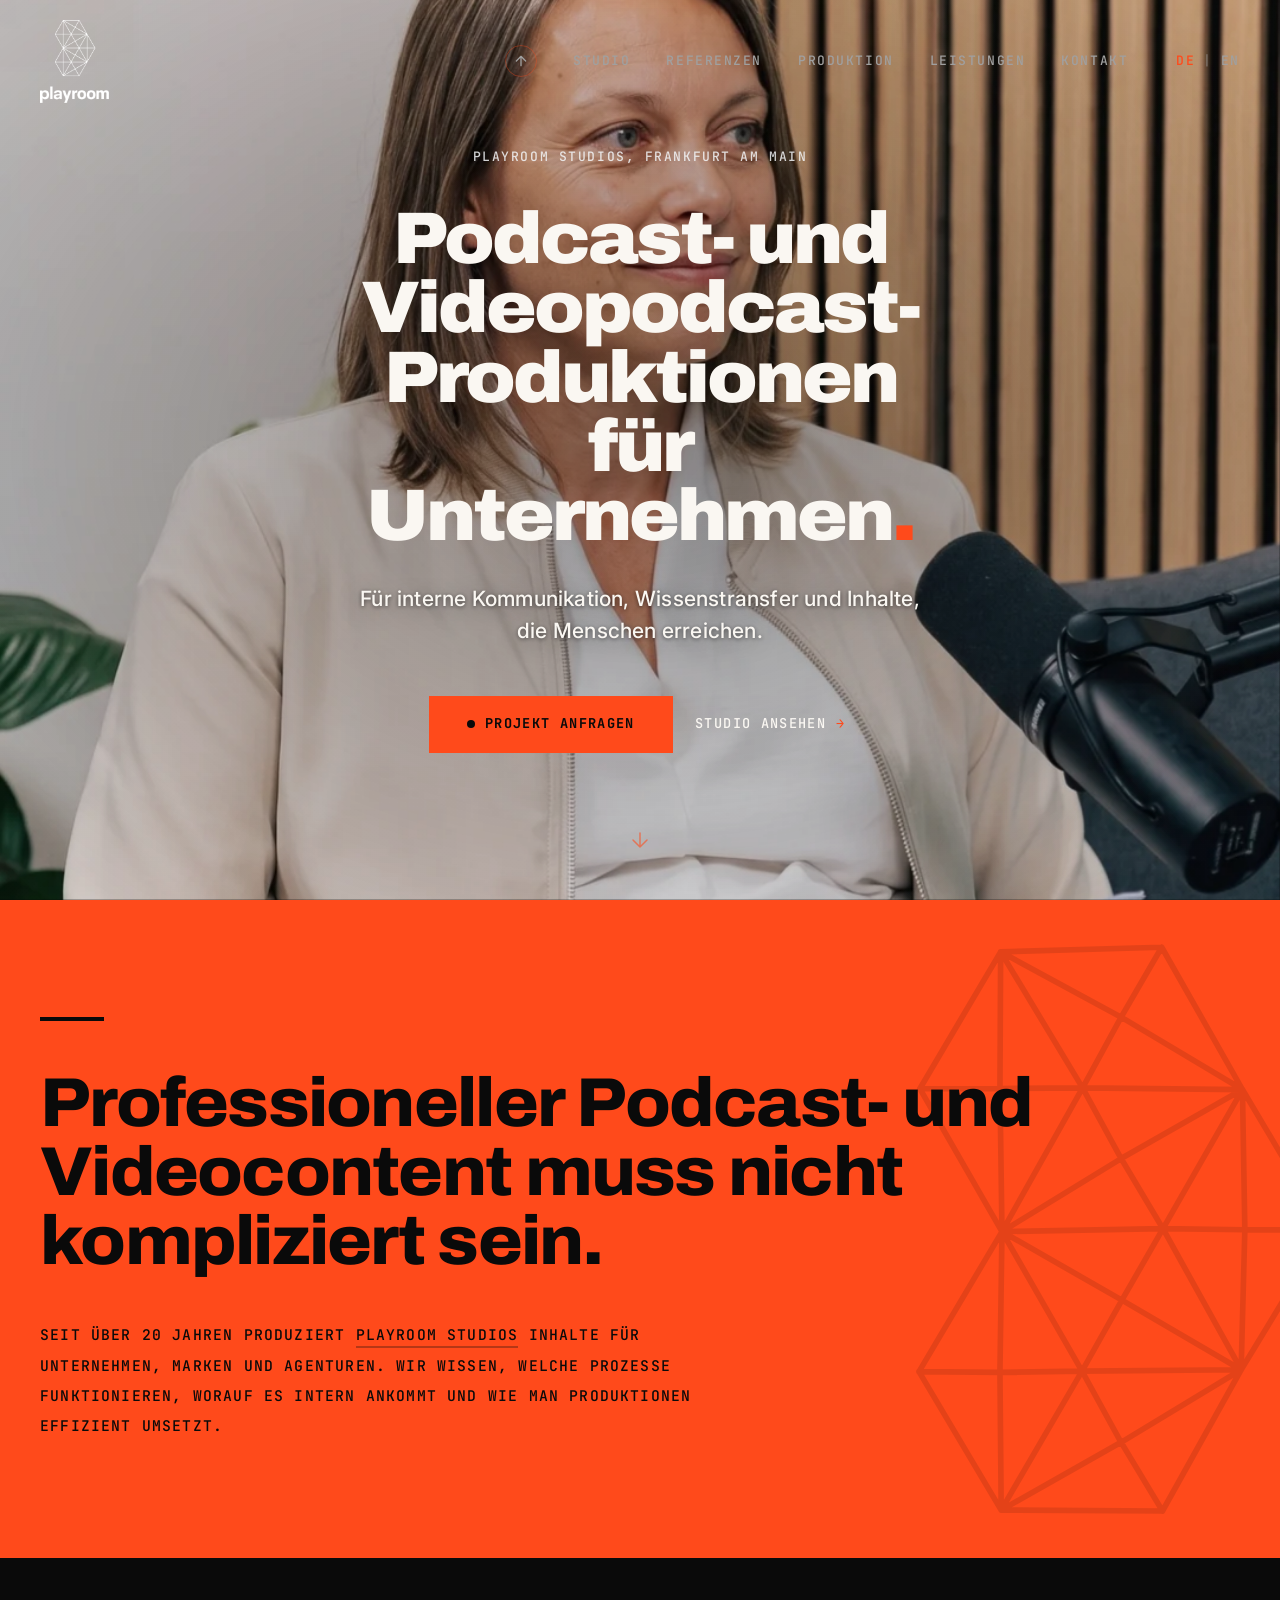
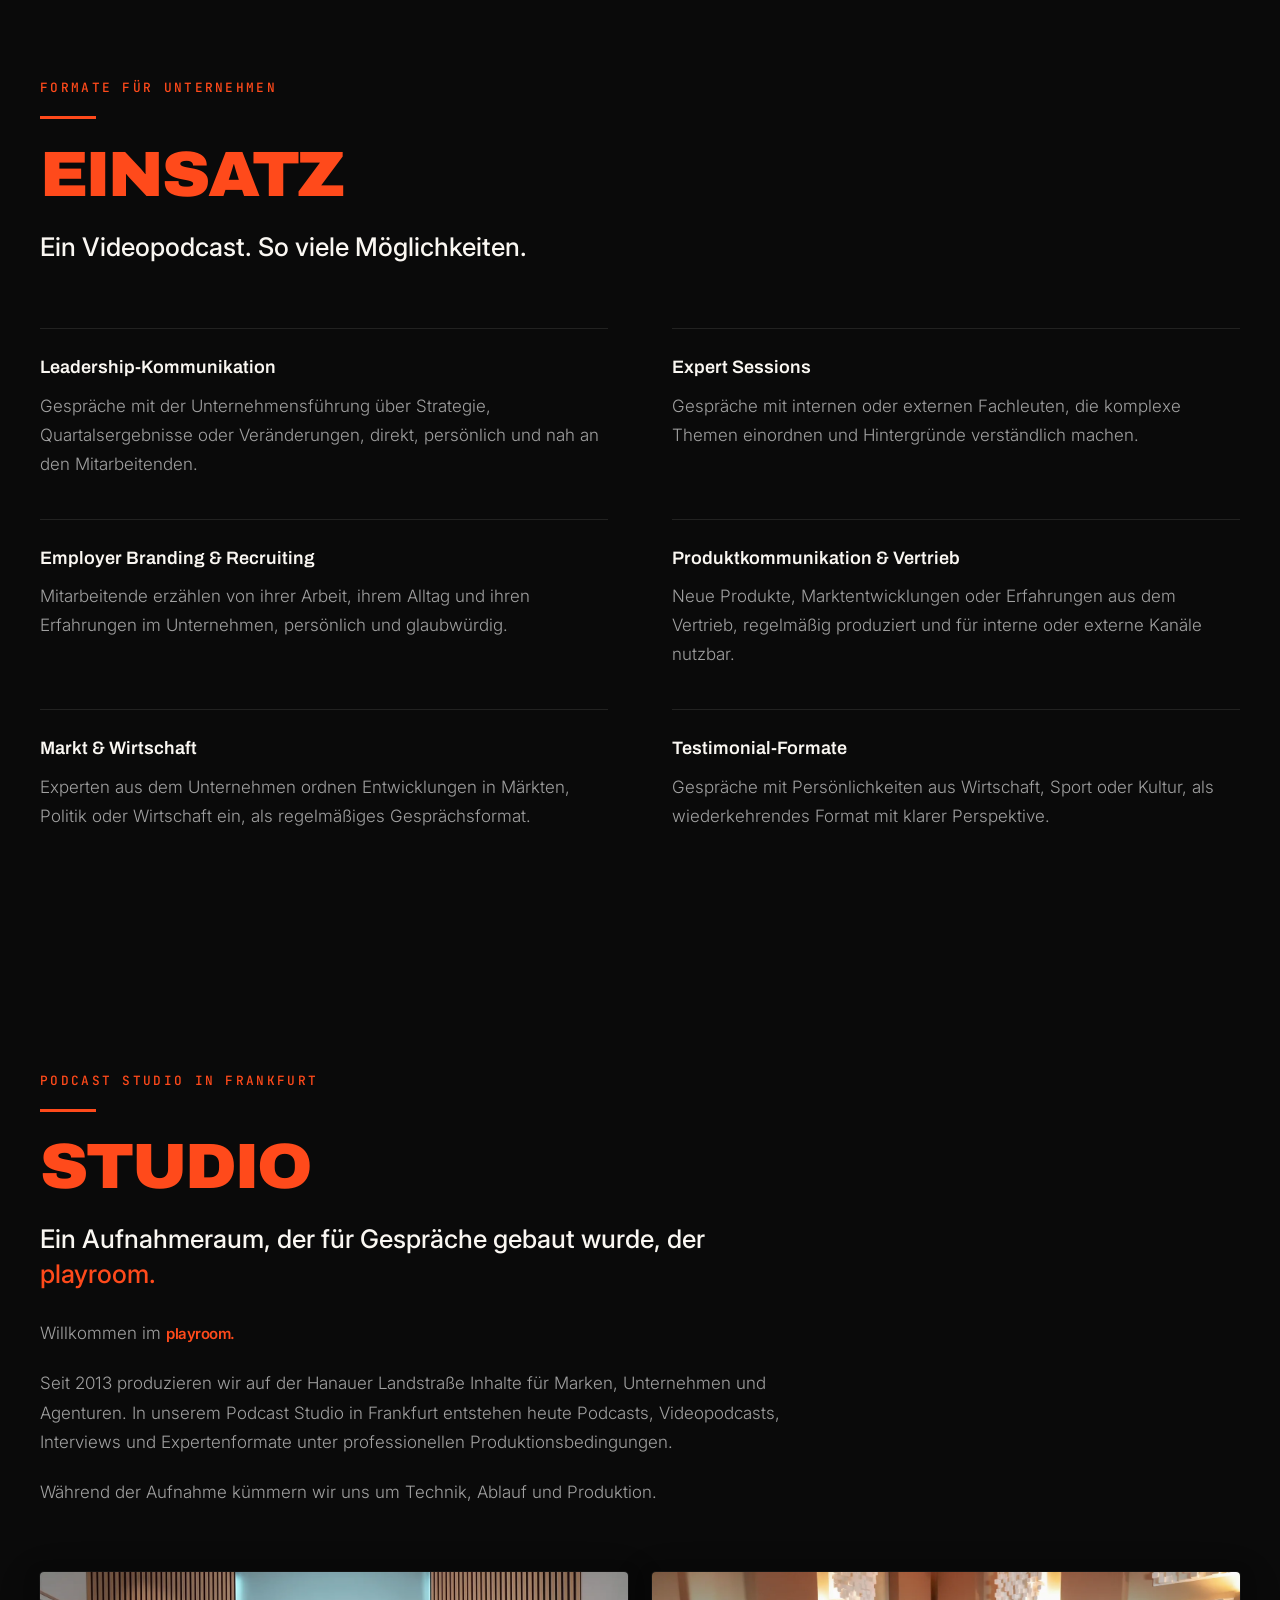
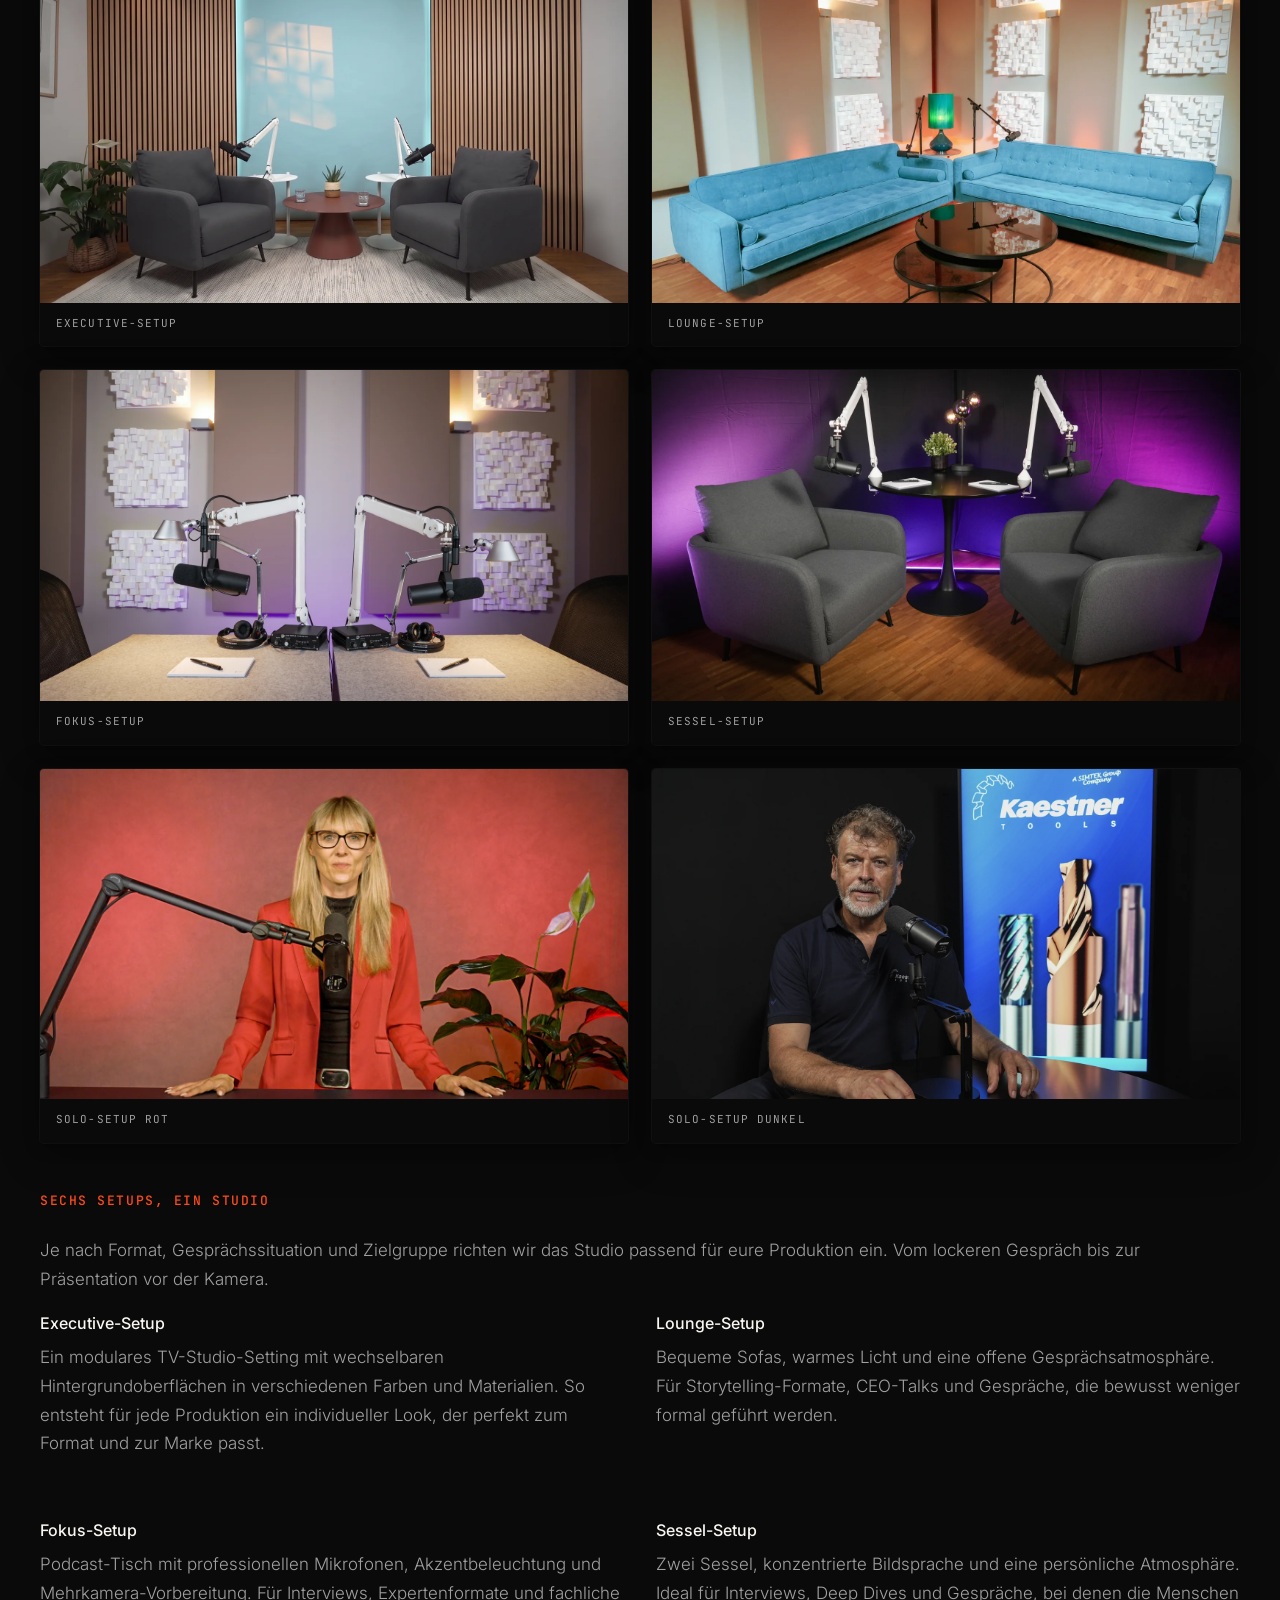
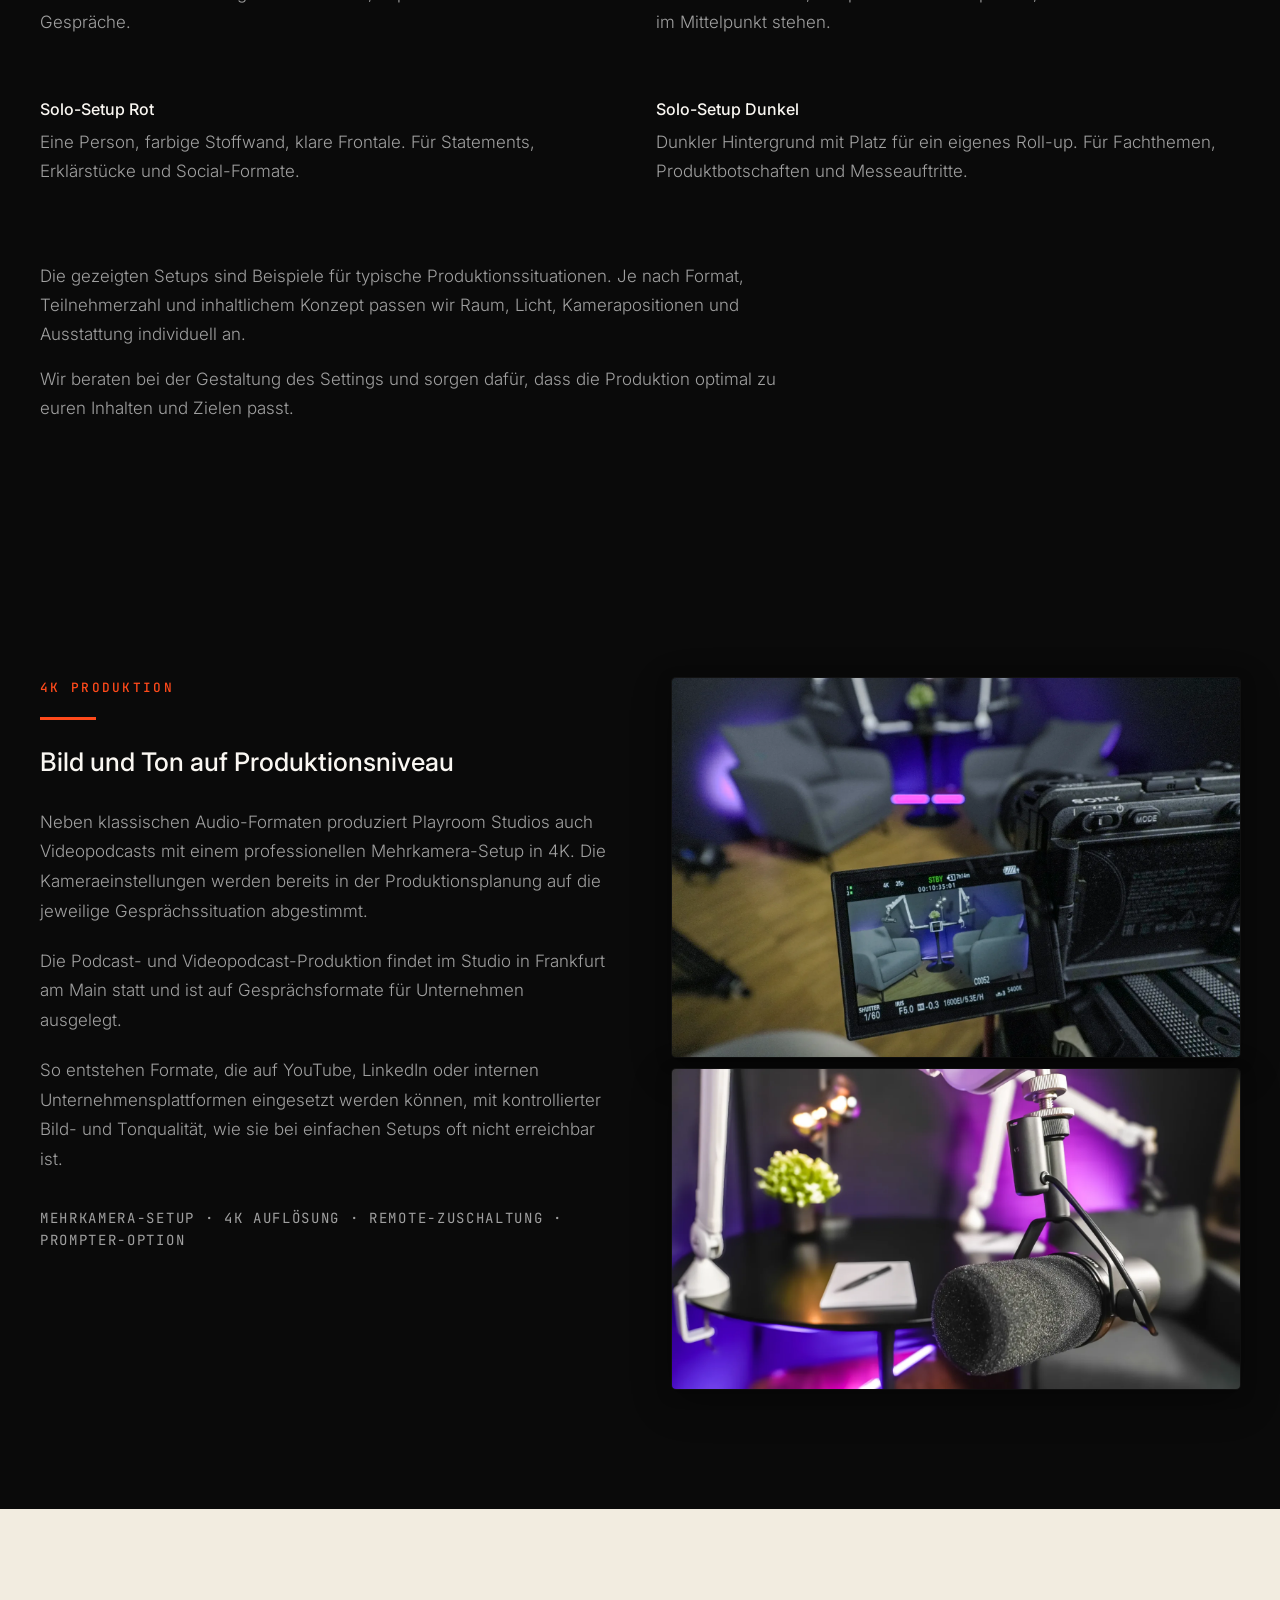
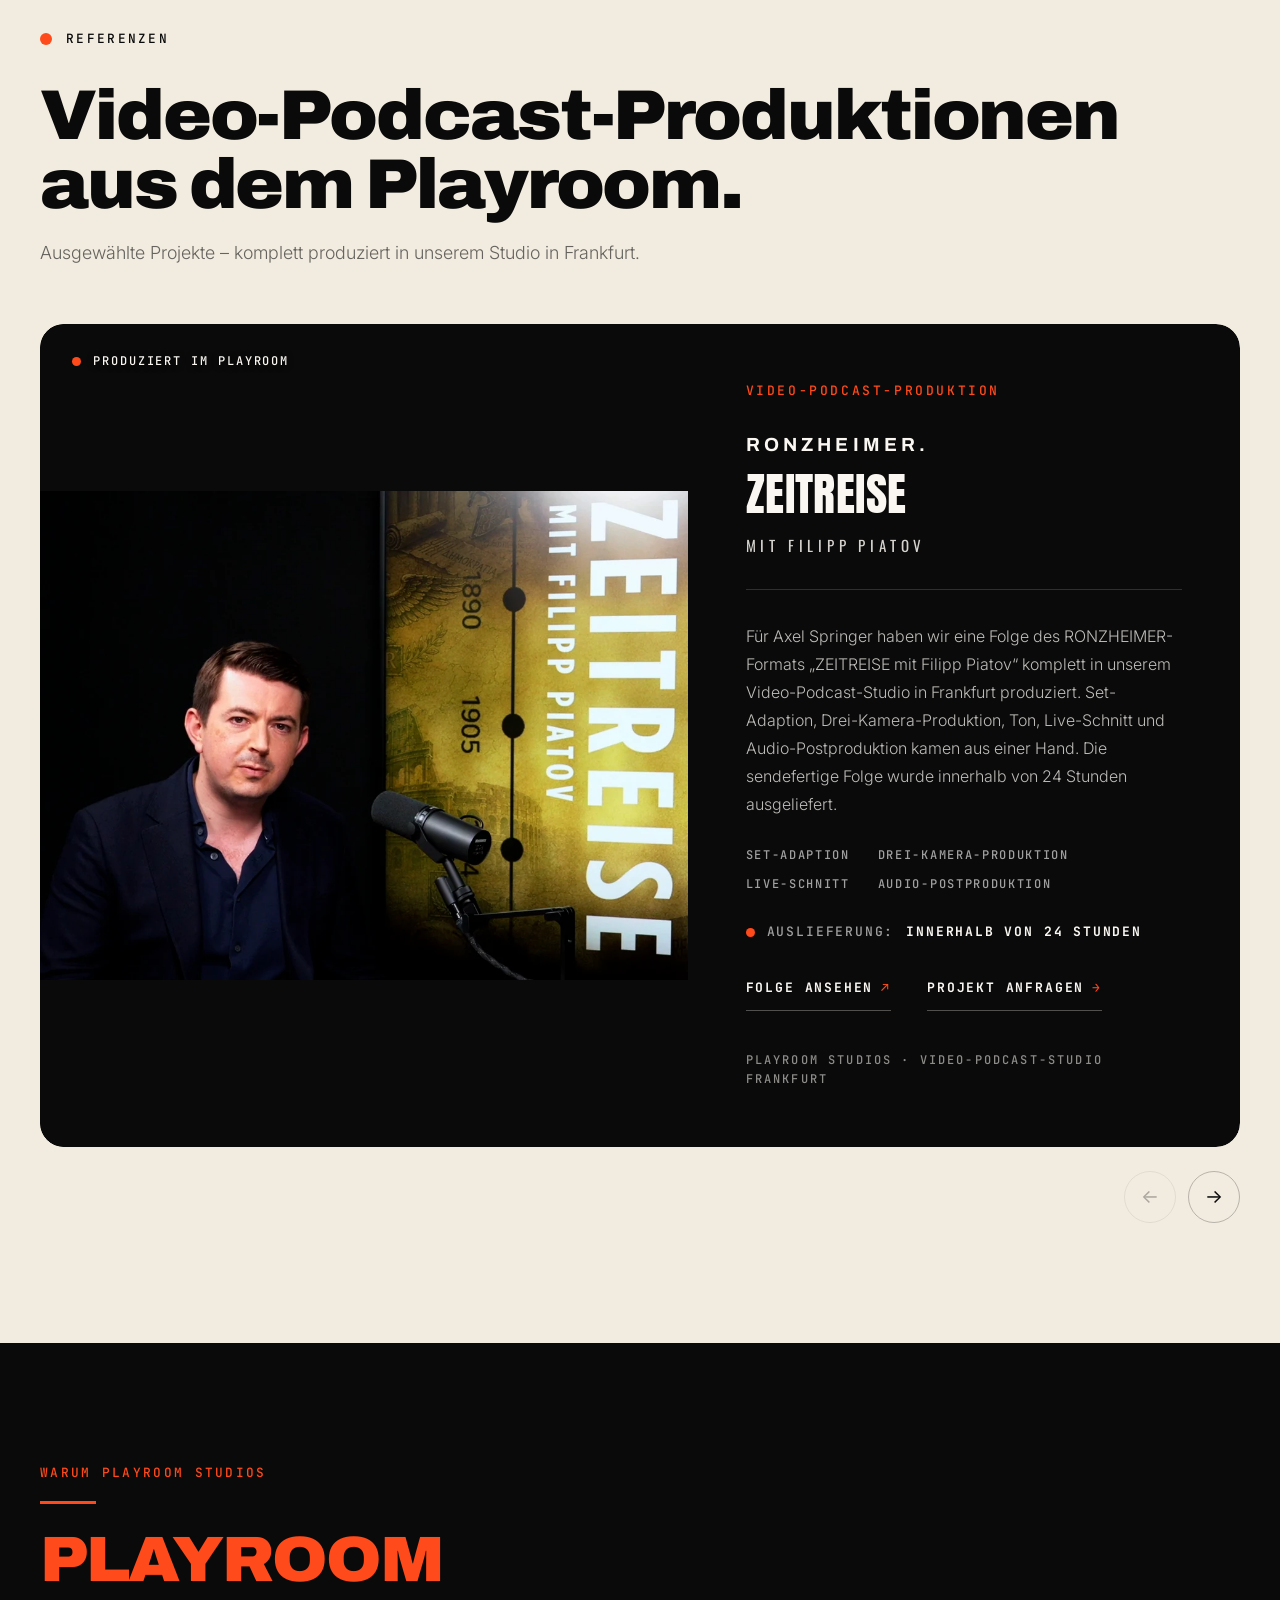
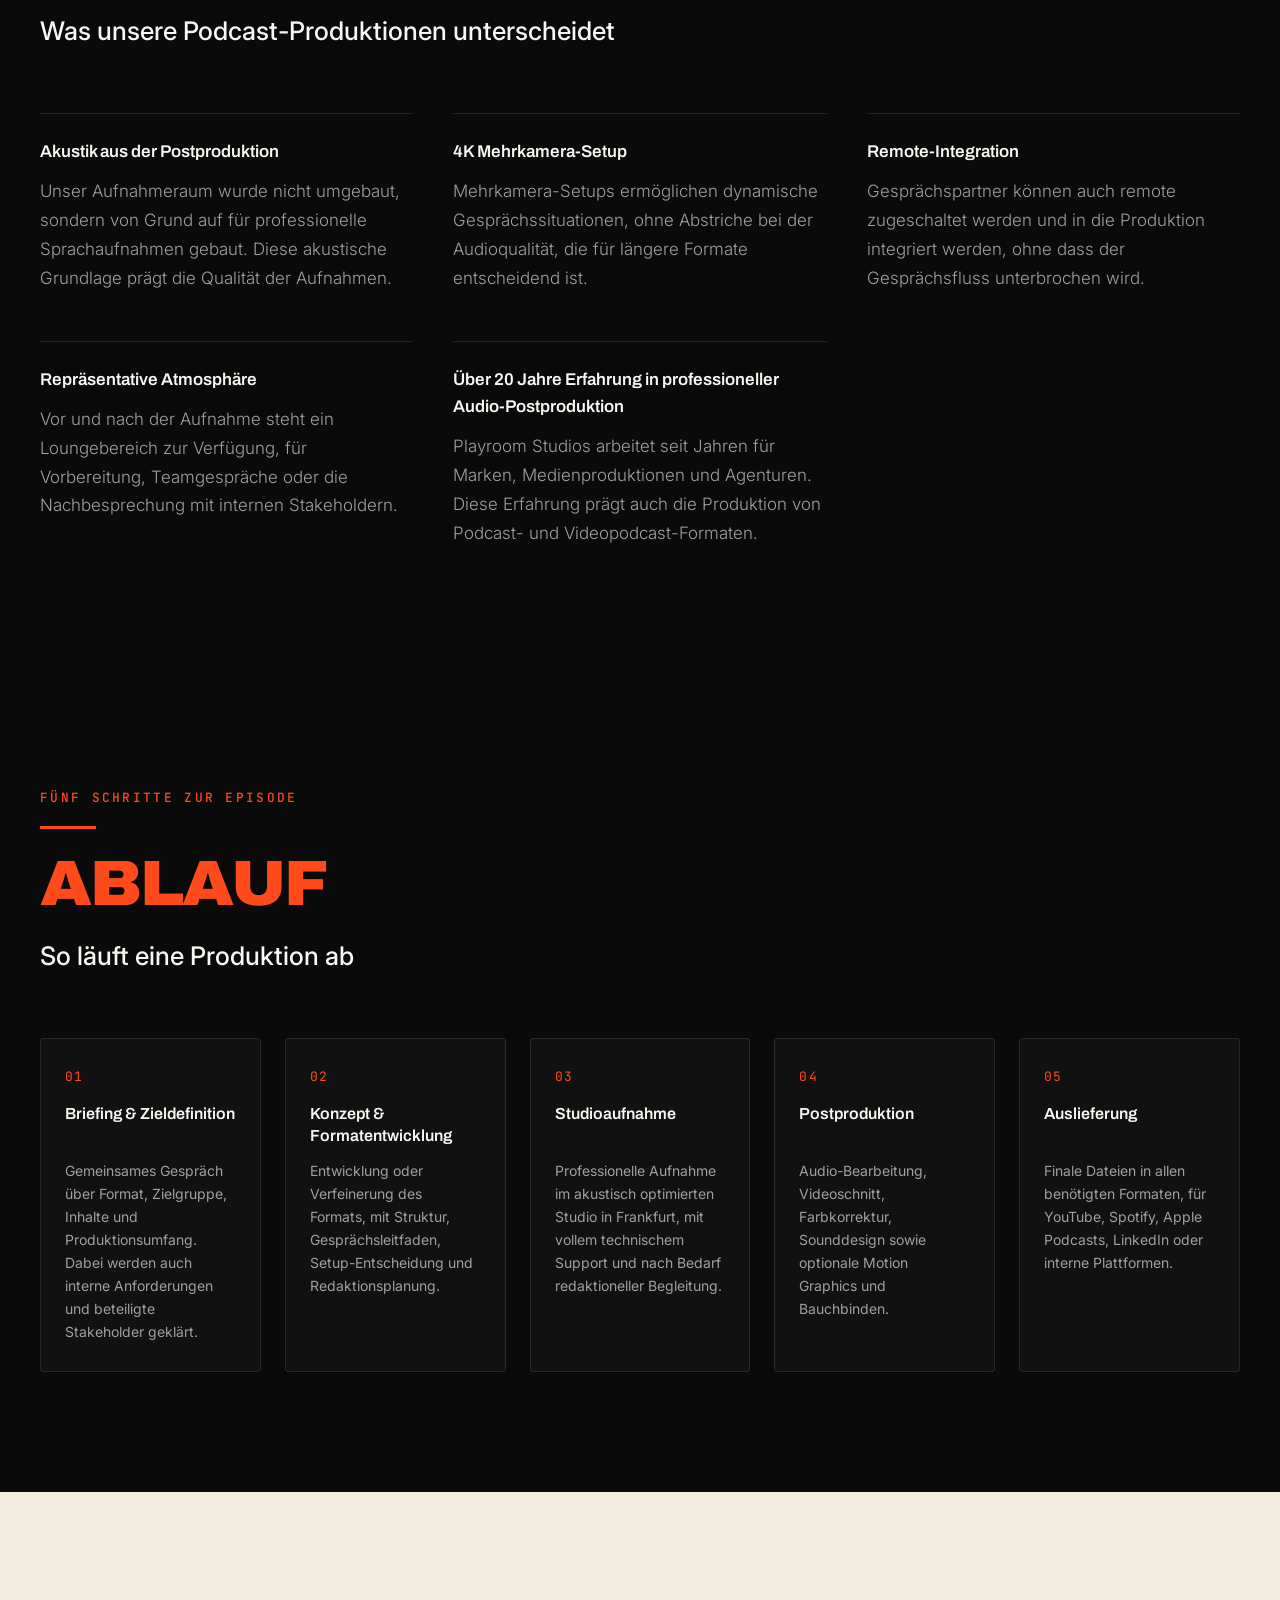
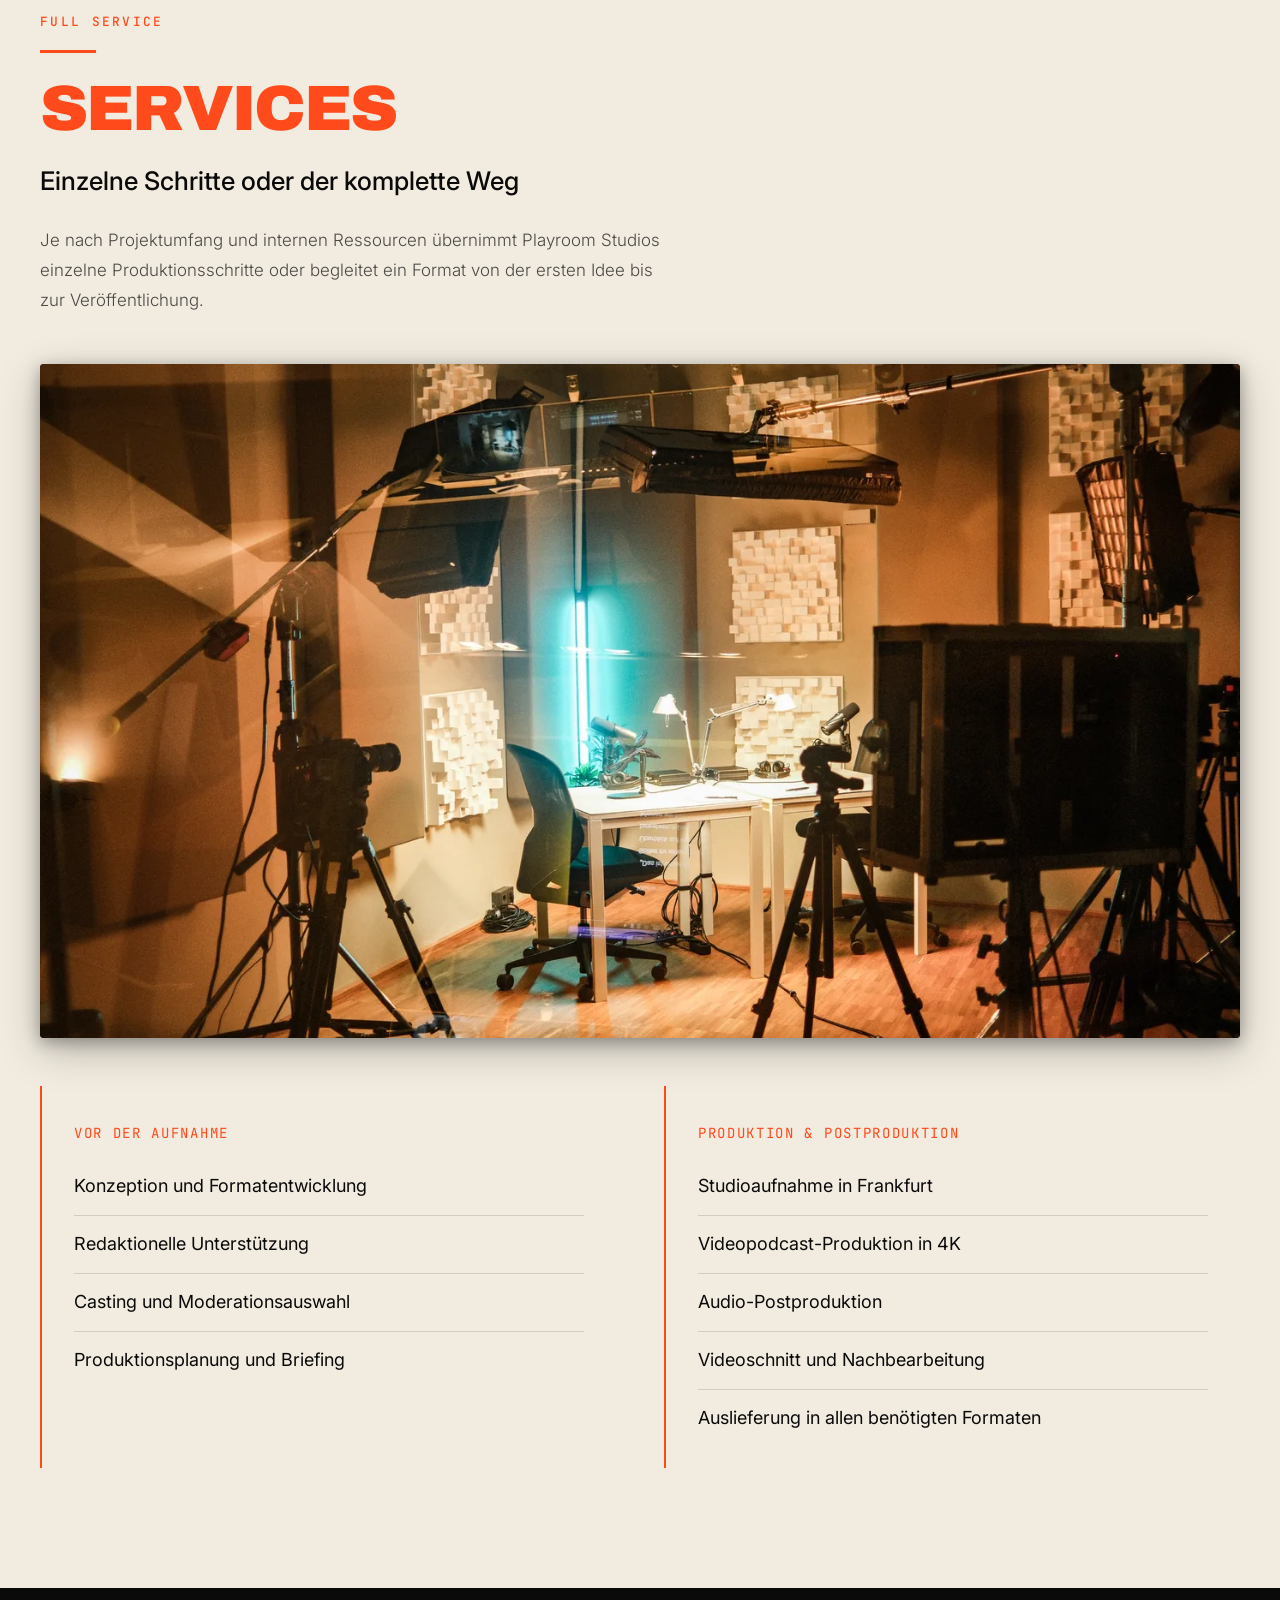
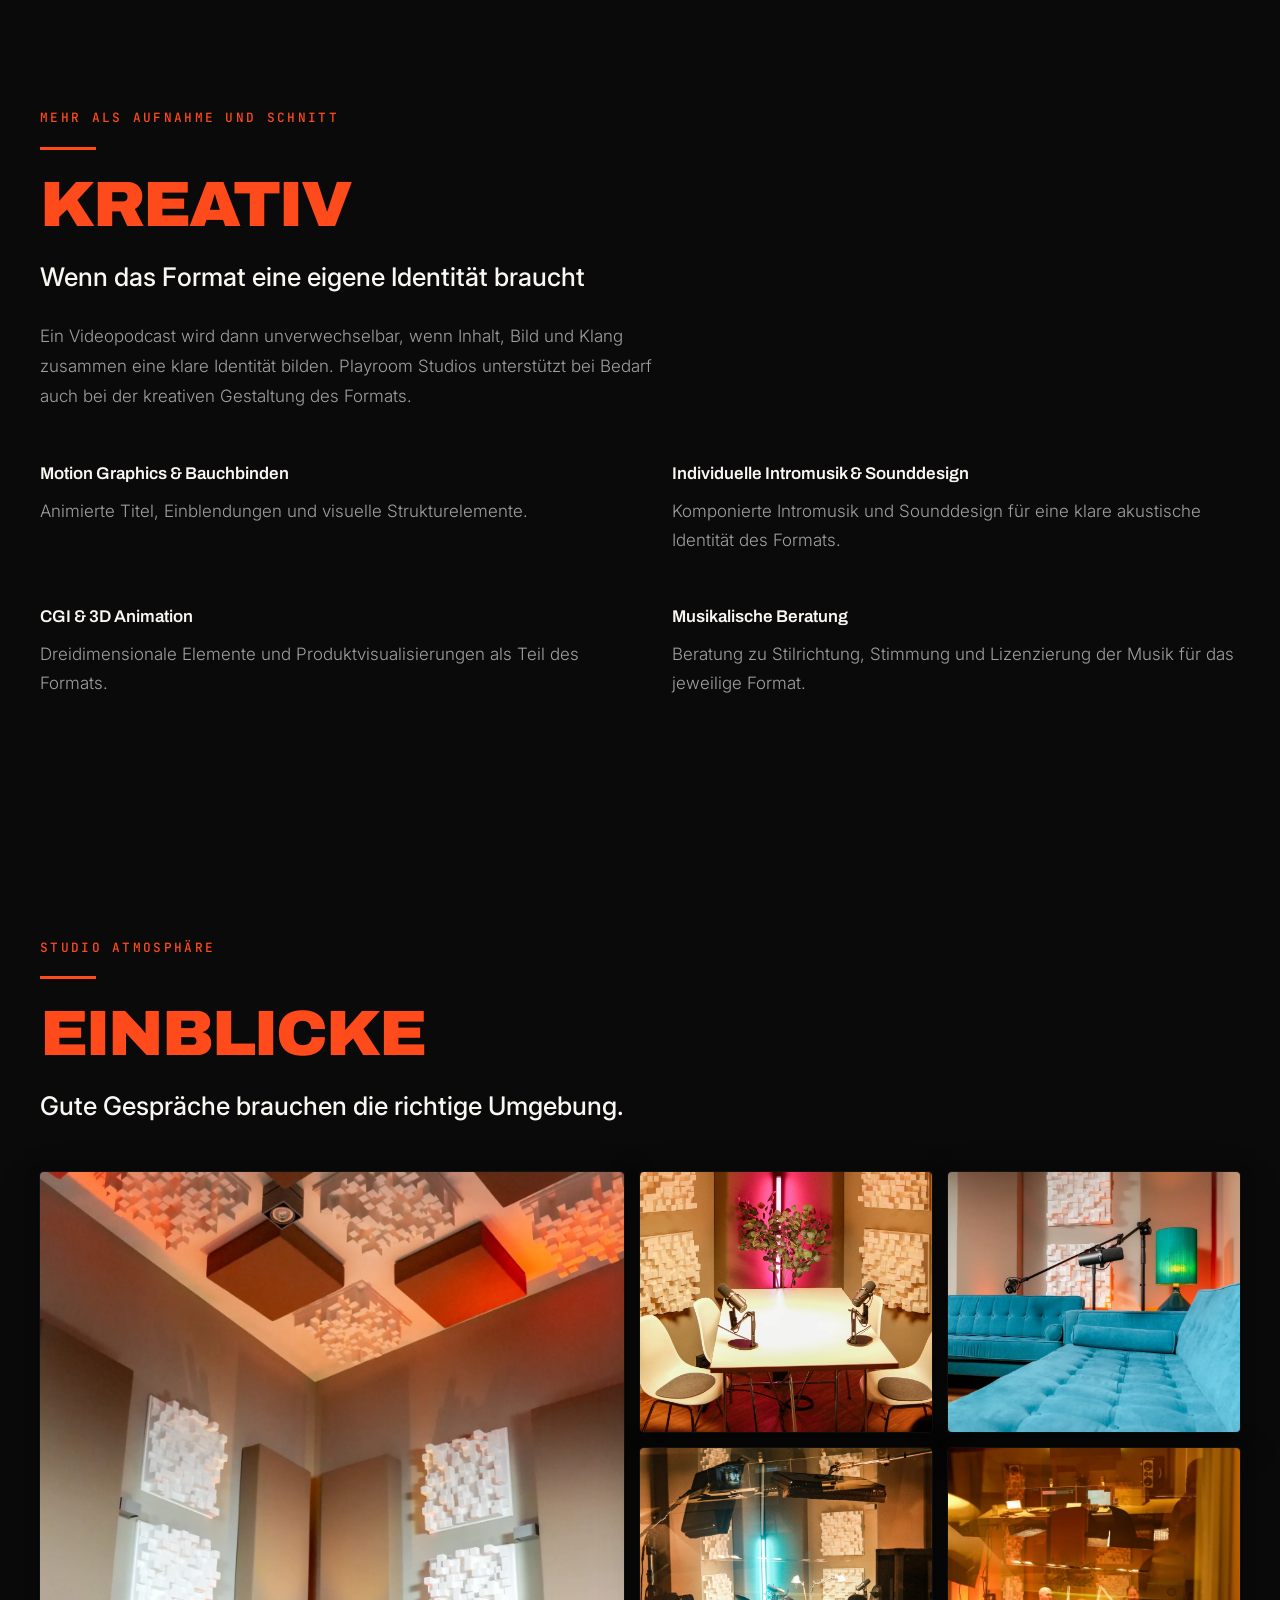
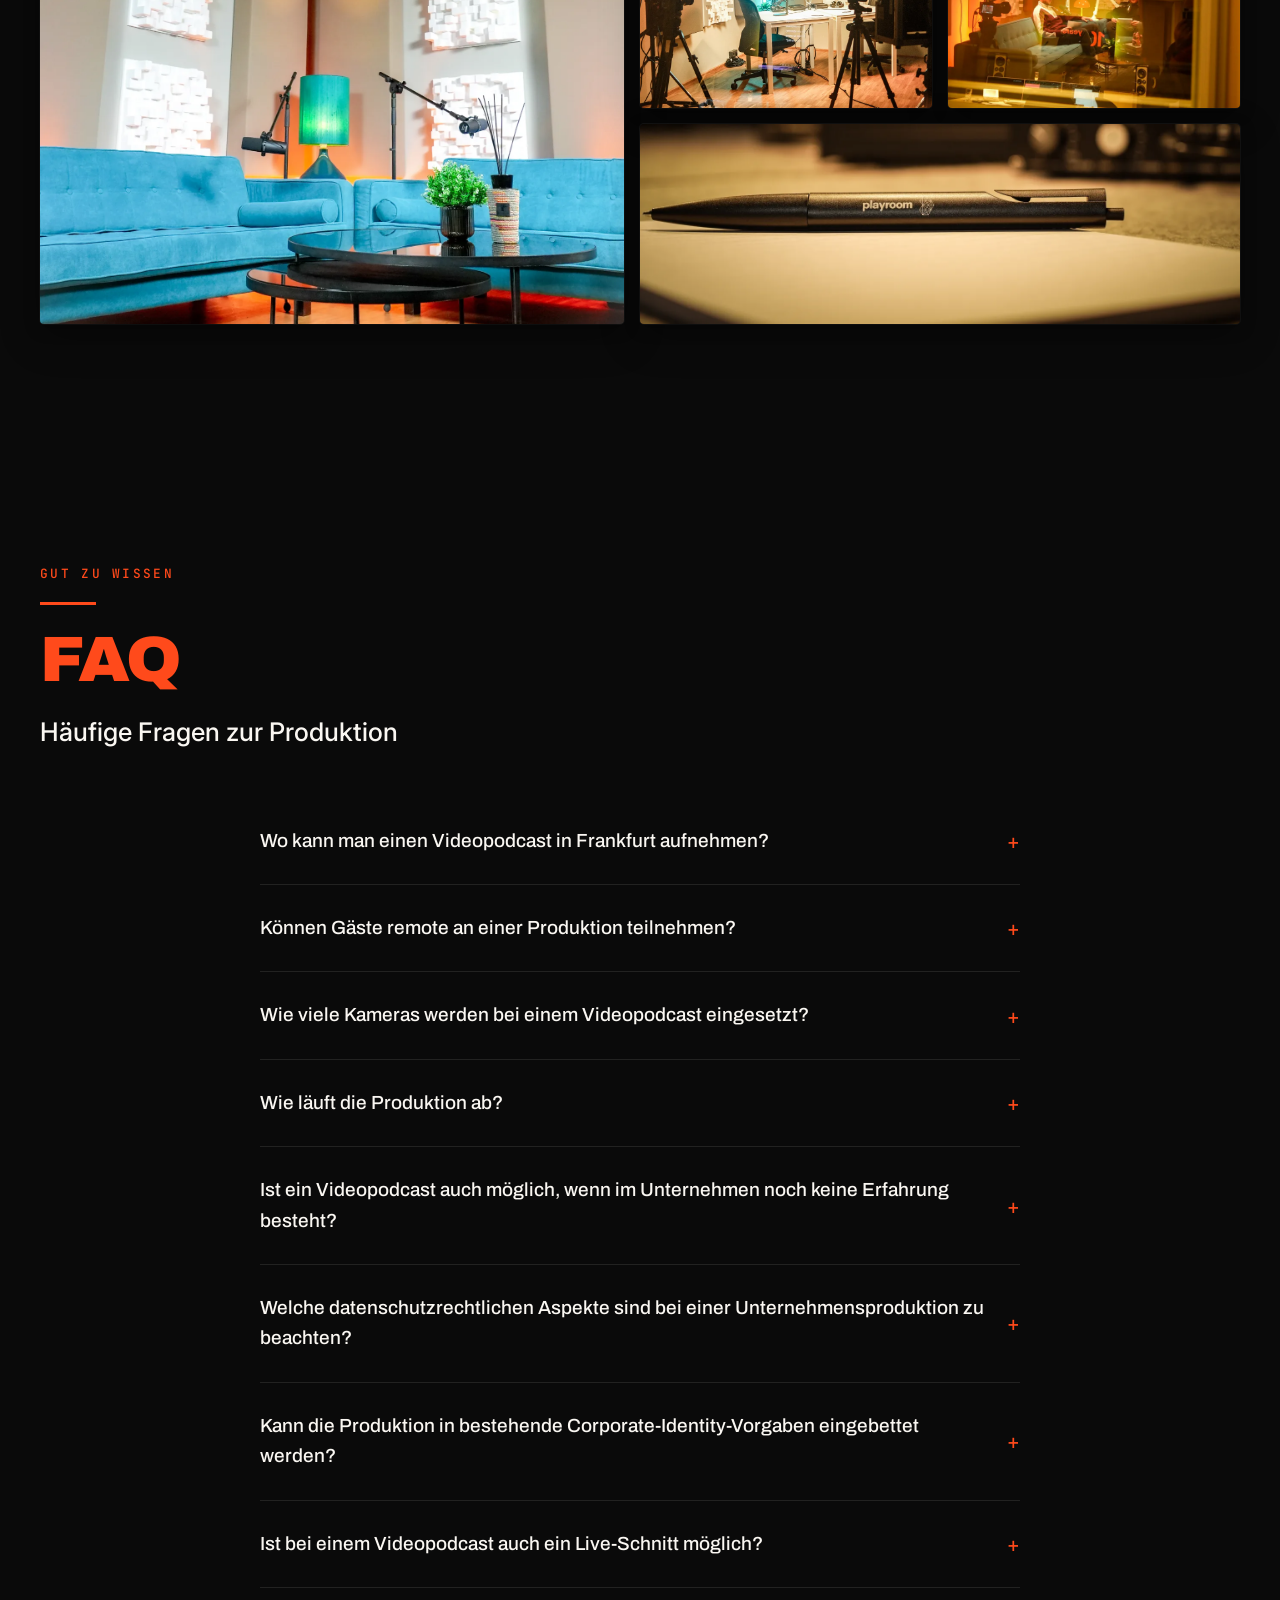
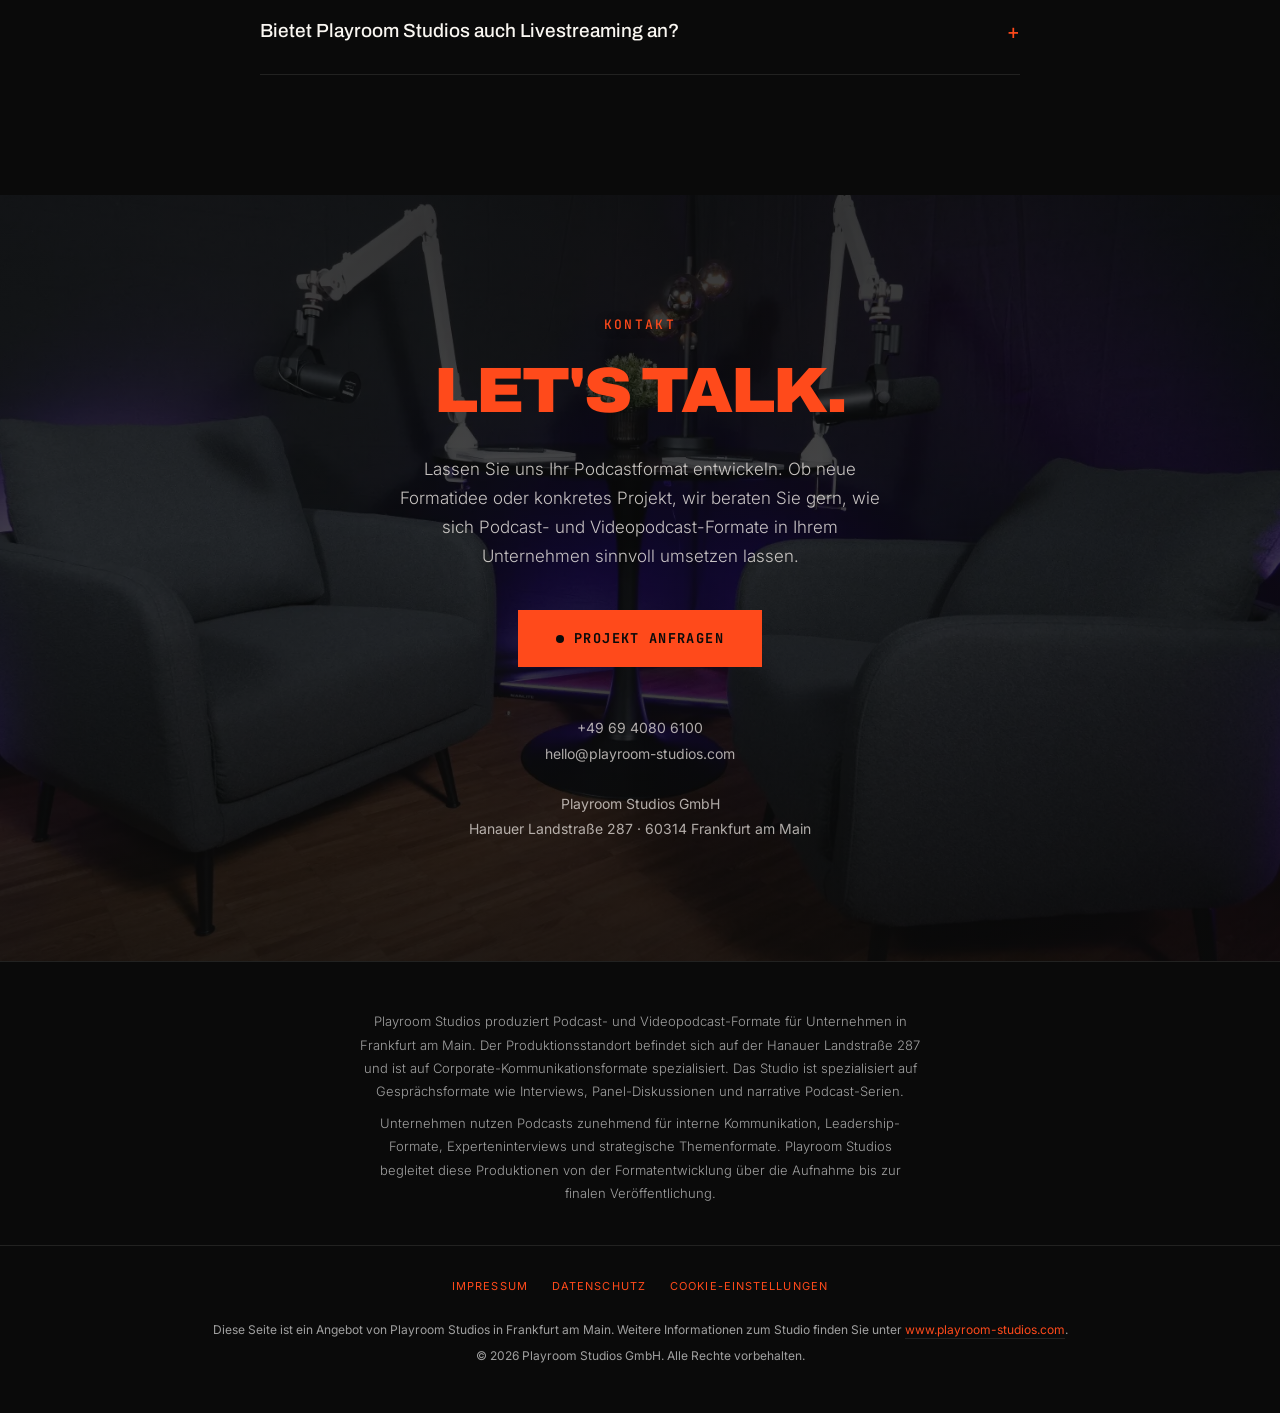
==== commit 26c62541: "Add lead source attribution to contact forms" ====
--- a/index.html
+++ b/index.html
@@ -874,6 +874,24 @@
         <label for="contact-message">Nachricht</label>
         <textarea id="contact-message" name="Nachricht" rows="4" placeholder="Beschreib kurz dein Vorhaben – Format, Umfang, Zeitrahmen ..."></textarea>
       </div>
+      <div class="form-group">
+        <label for="contact-discovery-source">Wie bist du auf uns aufmerksam geworden?</label>
+        <select id="contact-discovery-source" name="discoverySource">
+          <option value="" selected>Bitte auswählen</option>
+          <option value="chatgpt" data-ai-source="true">ChatGPT</option>
+          <option value="other_ai" data-ai-source="true">Andere KI</option>
+          <option value="google">Google</option>
+          <option value="linkedin">LinkedIn</option>
+          <option value="recommendation">Empfehlung</option>
+          <option value="social_media">Instagram oder andere soziale Medien</option>
+          <option value="already_known">Playroom Studios bereits bekannt</option>
+          <option value="other">Sonstiges</option>
+        </select>
+      </div>
+      <div class="form-group contact-discovery-detail" hidden>
+        <label for="contact-discovery-detail">Optional: Was wurde bei der KI gefragt oder gesucht?</label>
+        <input type="text" id="contact-discovery-detail" name="discoveryDetail" maxlength="500" disabled>
+      </div>
       <button type="submit" class="btn-primary form-submit">Anfrage senden</button>
       <p class="form-privacy">Mit dem Absenden stimmst du der Verarbeitung deiner Daten gemäß unserer <a href="/Playroom_Studios_Privacy_Policy_DE_EN.pdf" target="_blank" rel="noopener">Datenschutzerklärung</a> zu.</p>
     </form>
@@ -895,6 +913,6 @@
 <script src="https://bot.podcast-frankfurt.net/widget.js"></script>
 
 <!-- Script -->
-<script src="script.js?v=21"></script>
+<script src="script.js?v=22"></script>
 </body>
 </html>
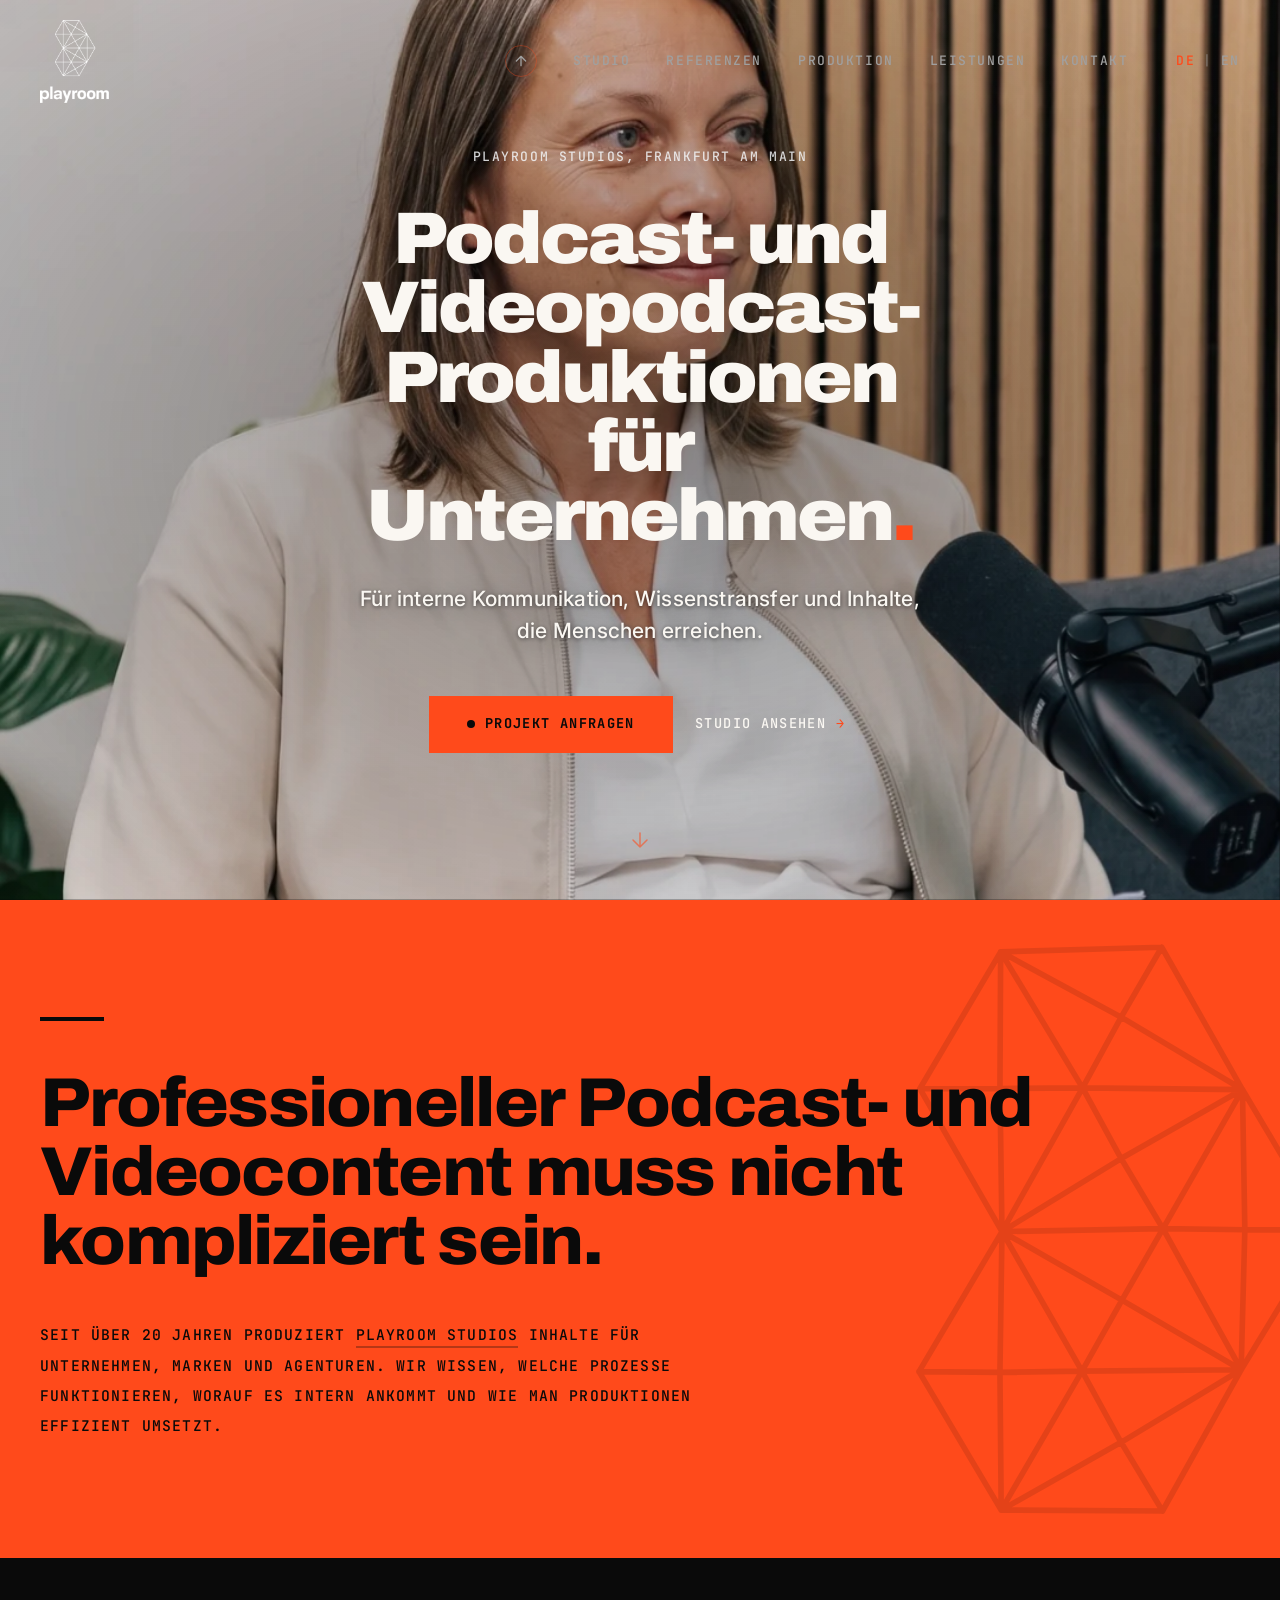
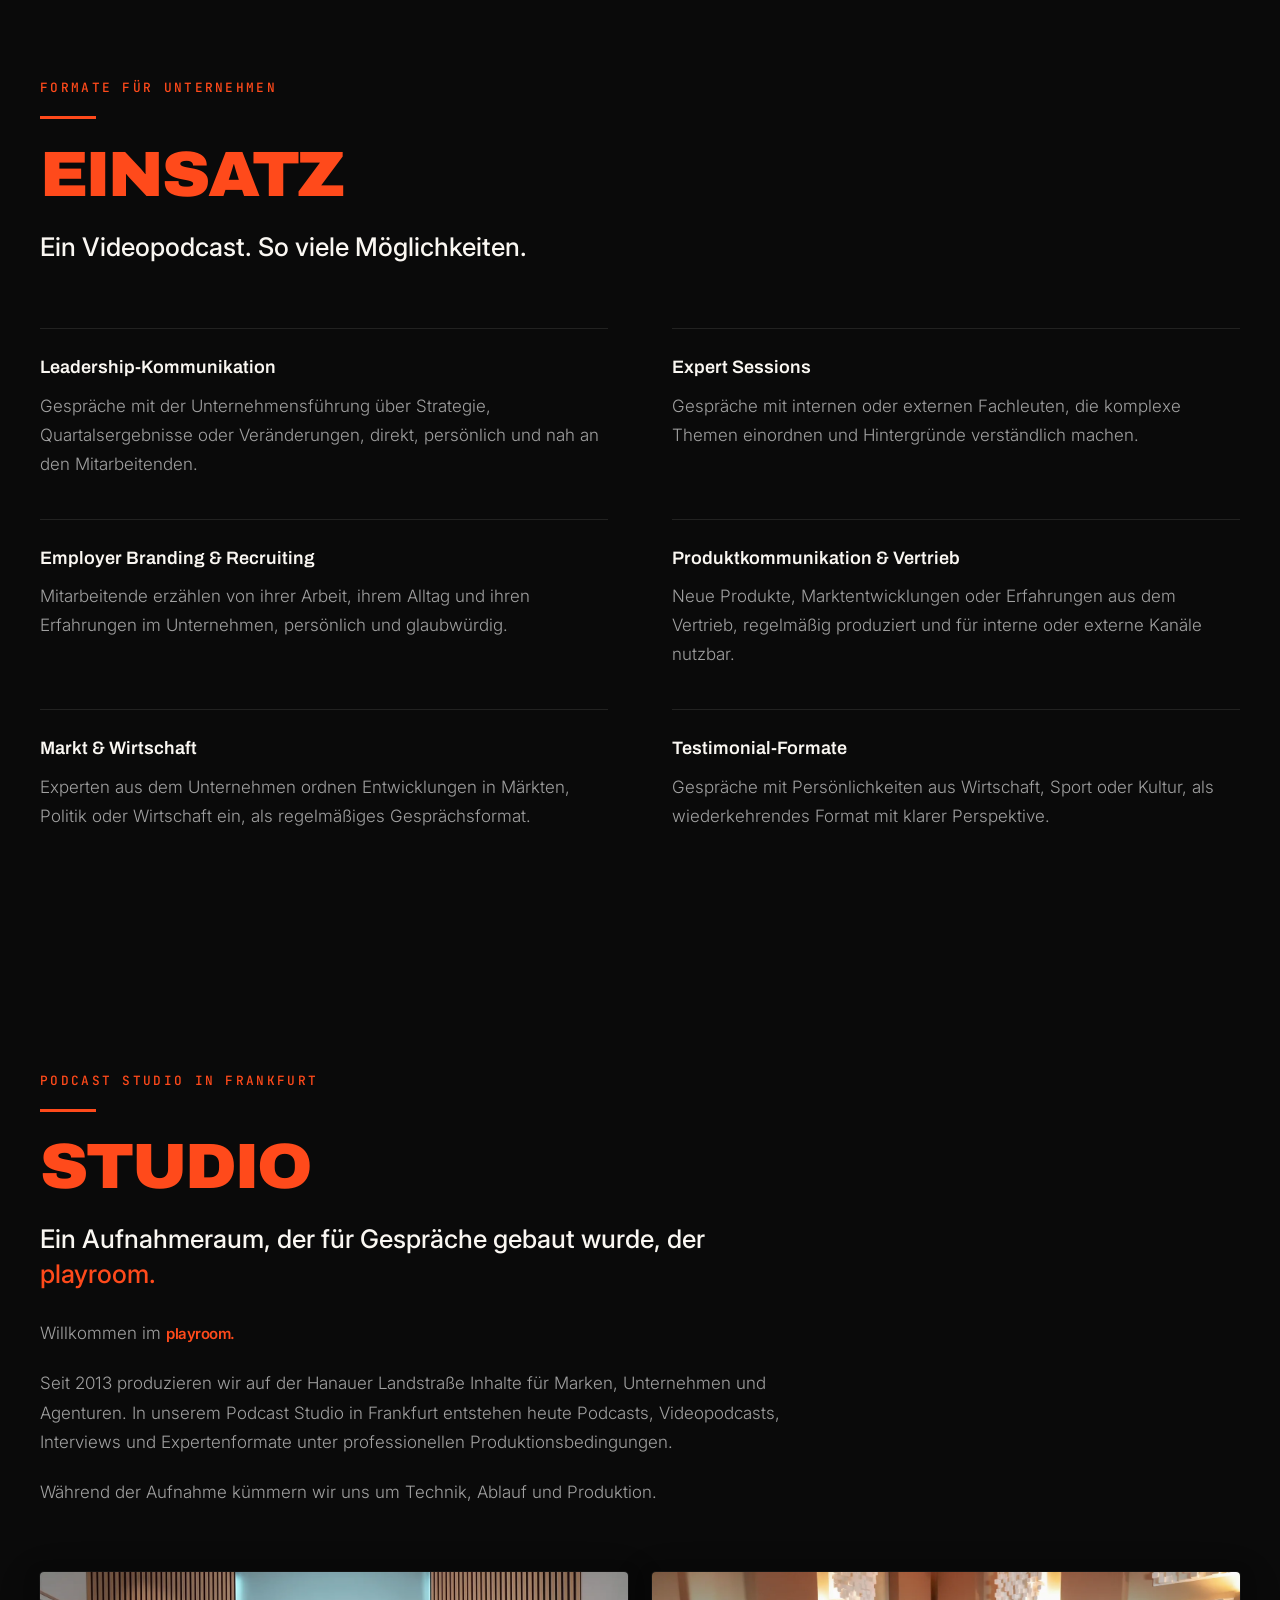
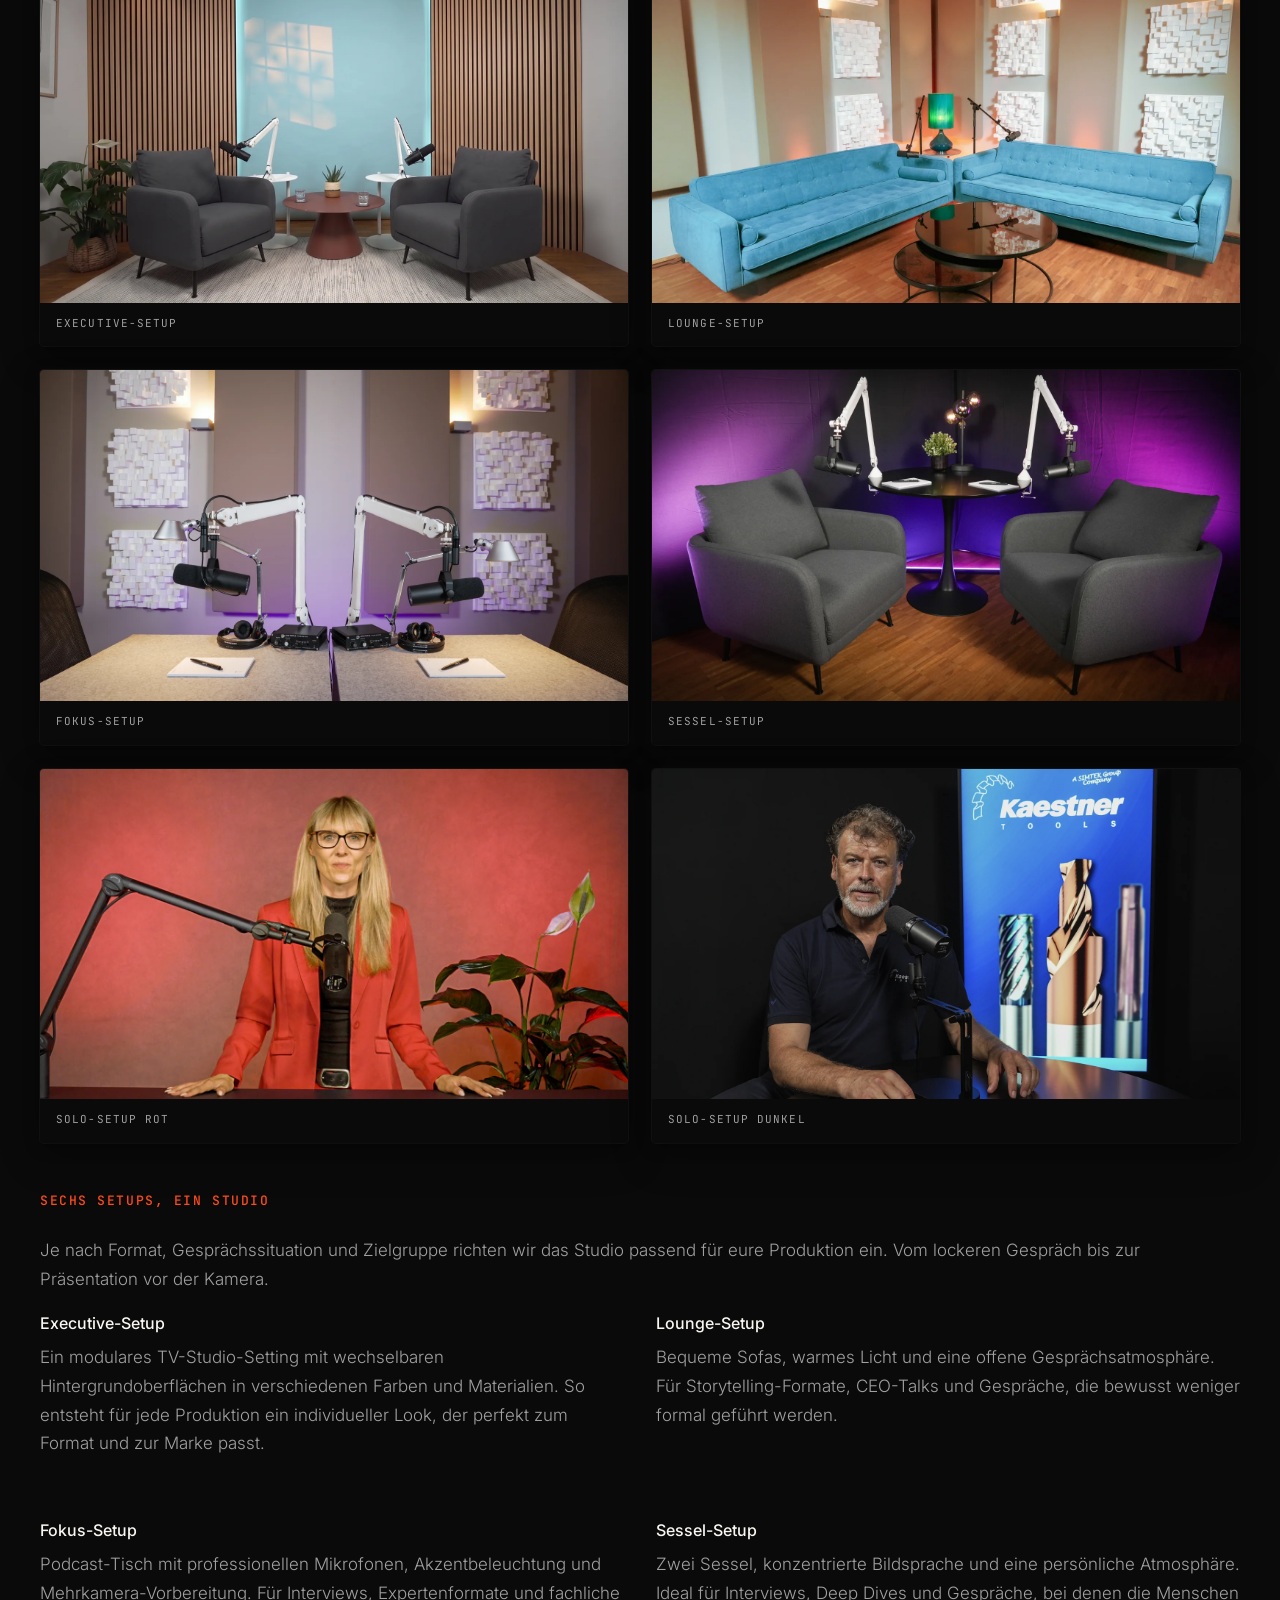
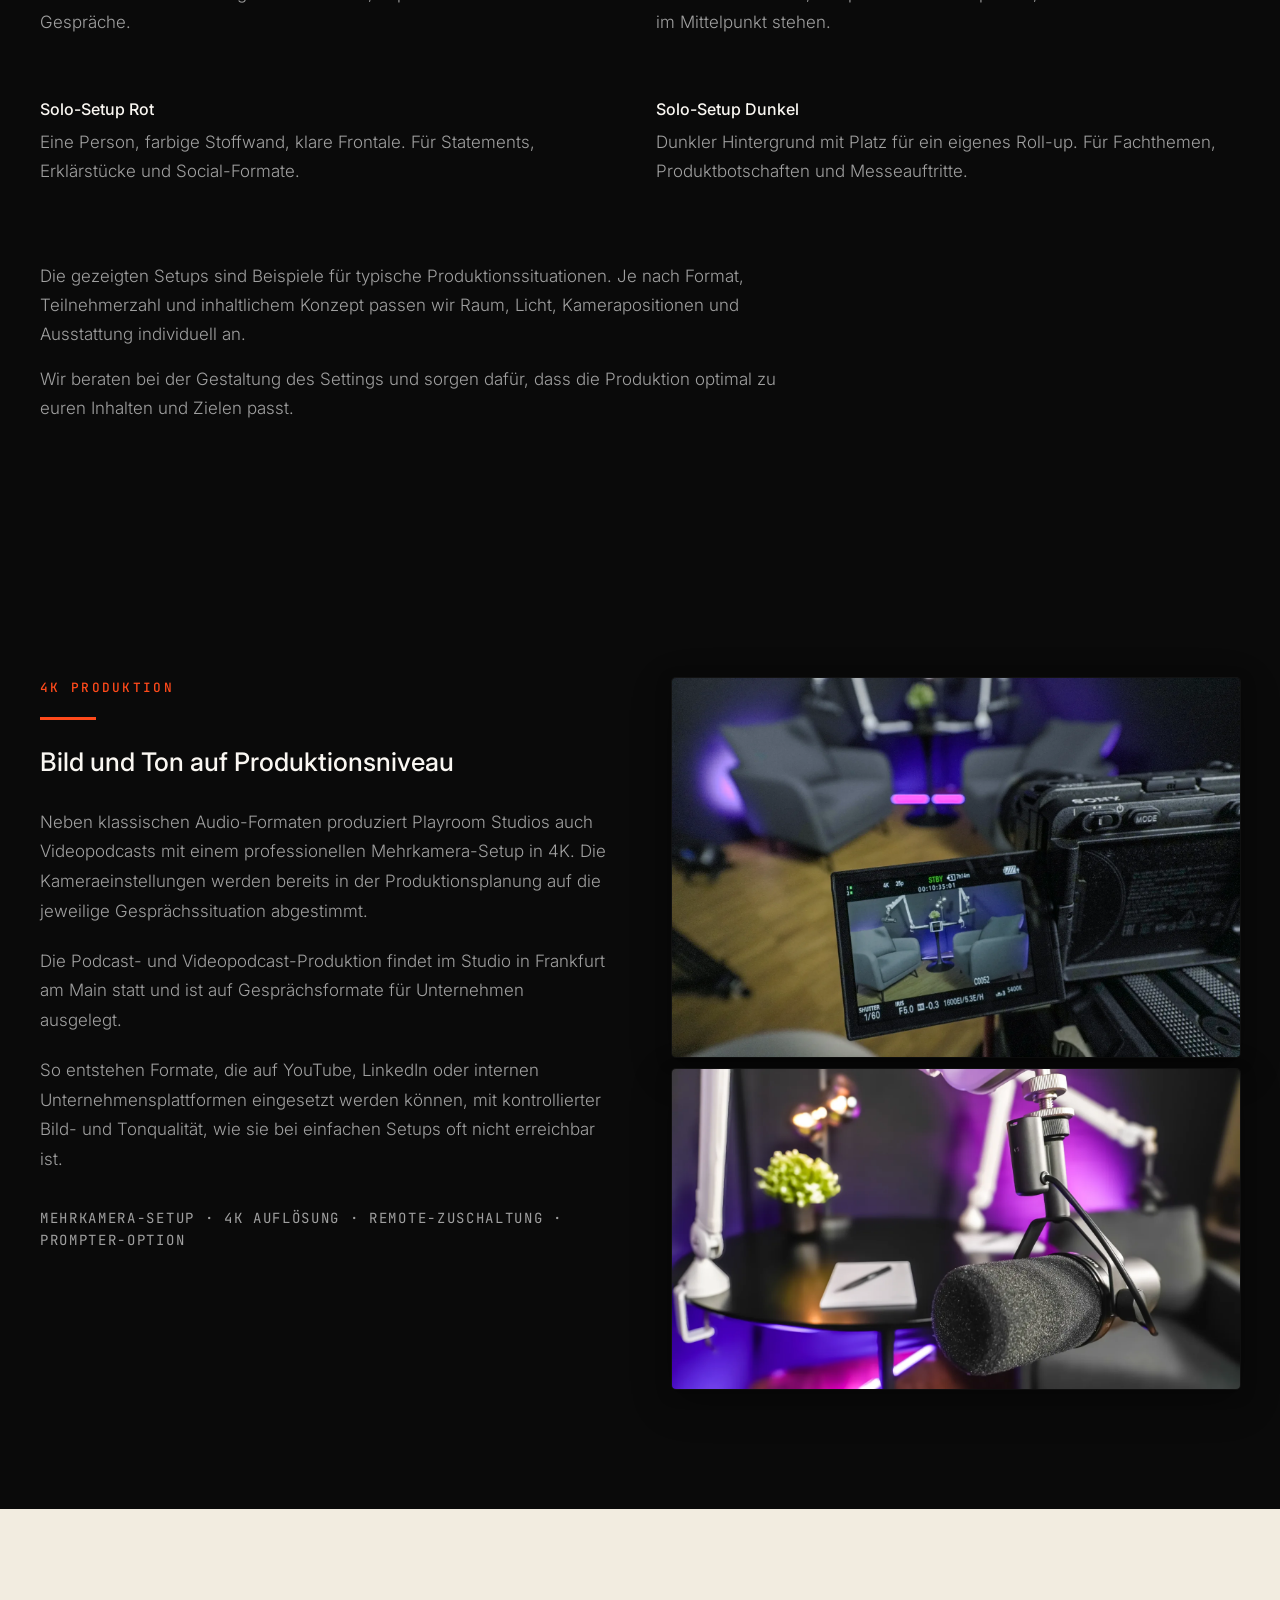
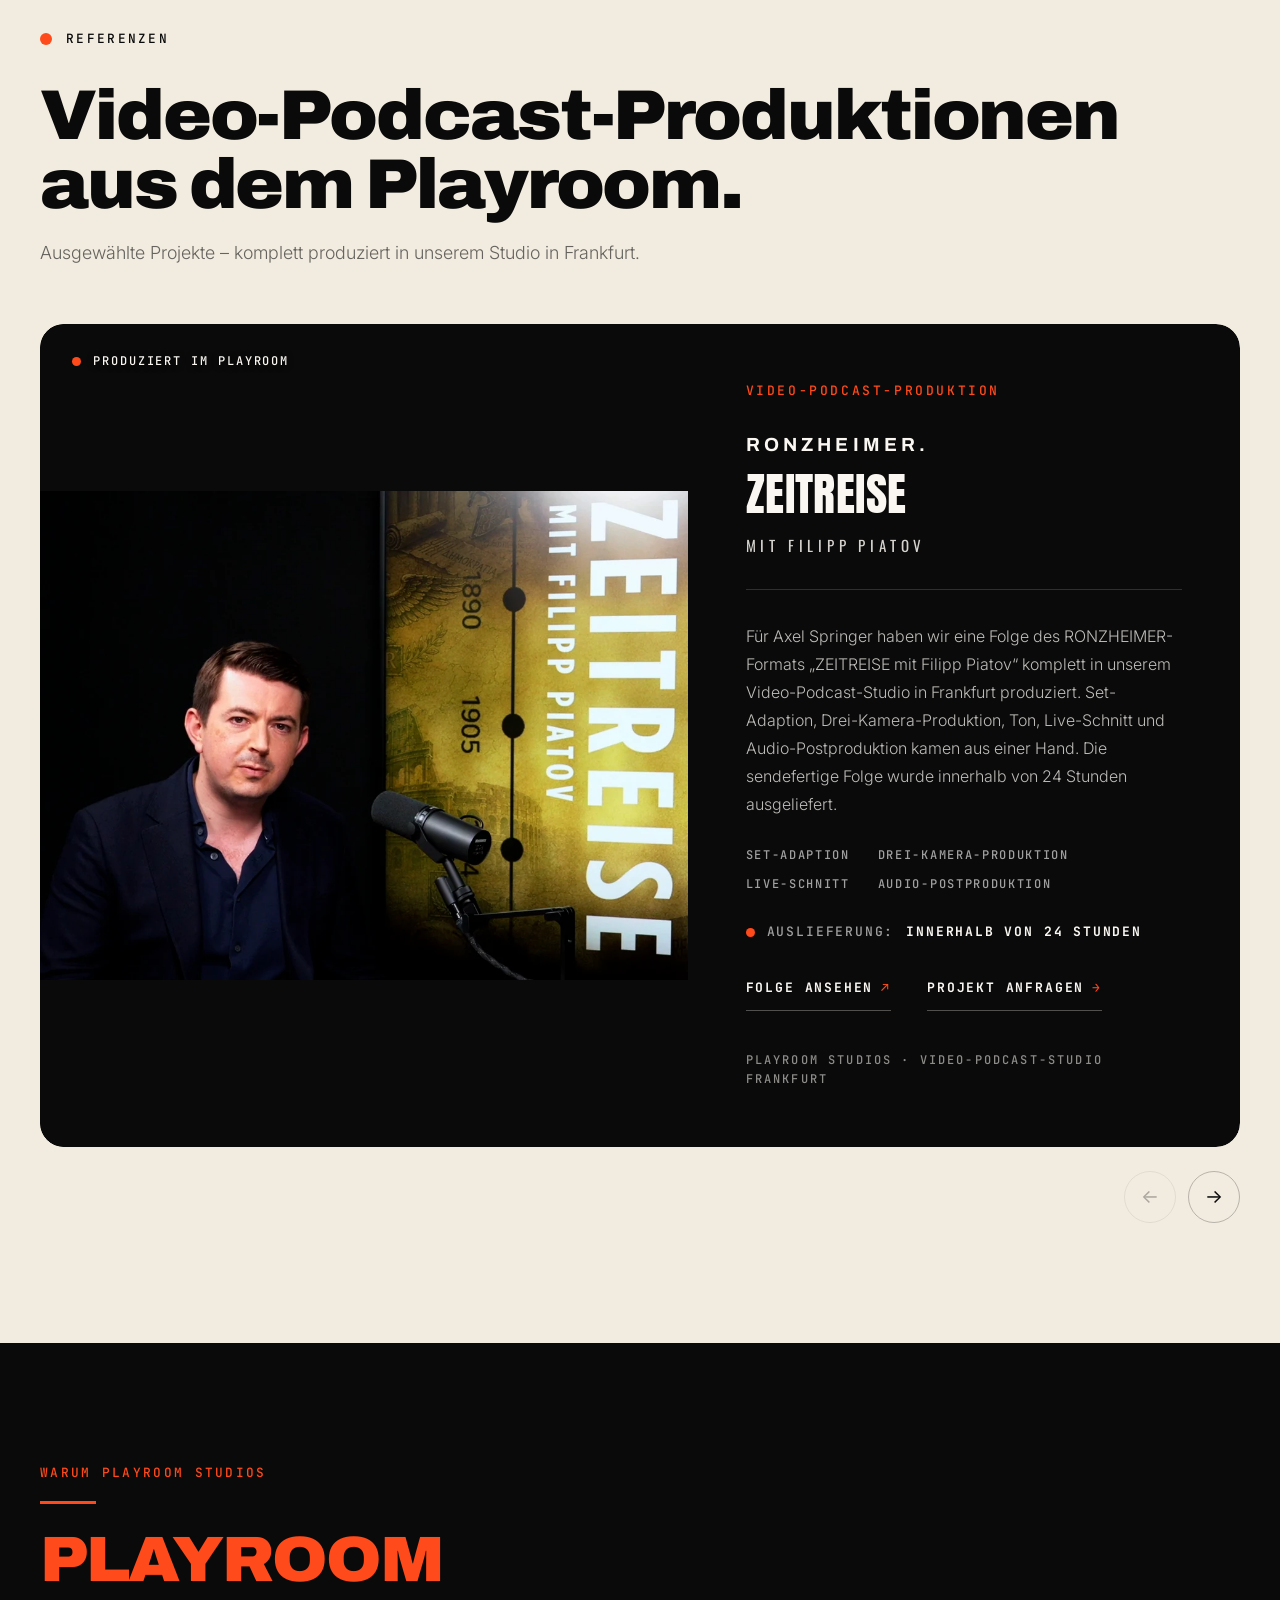
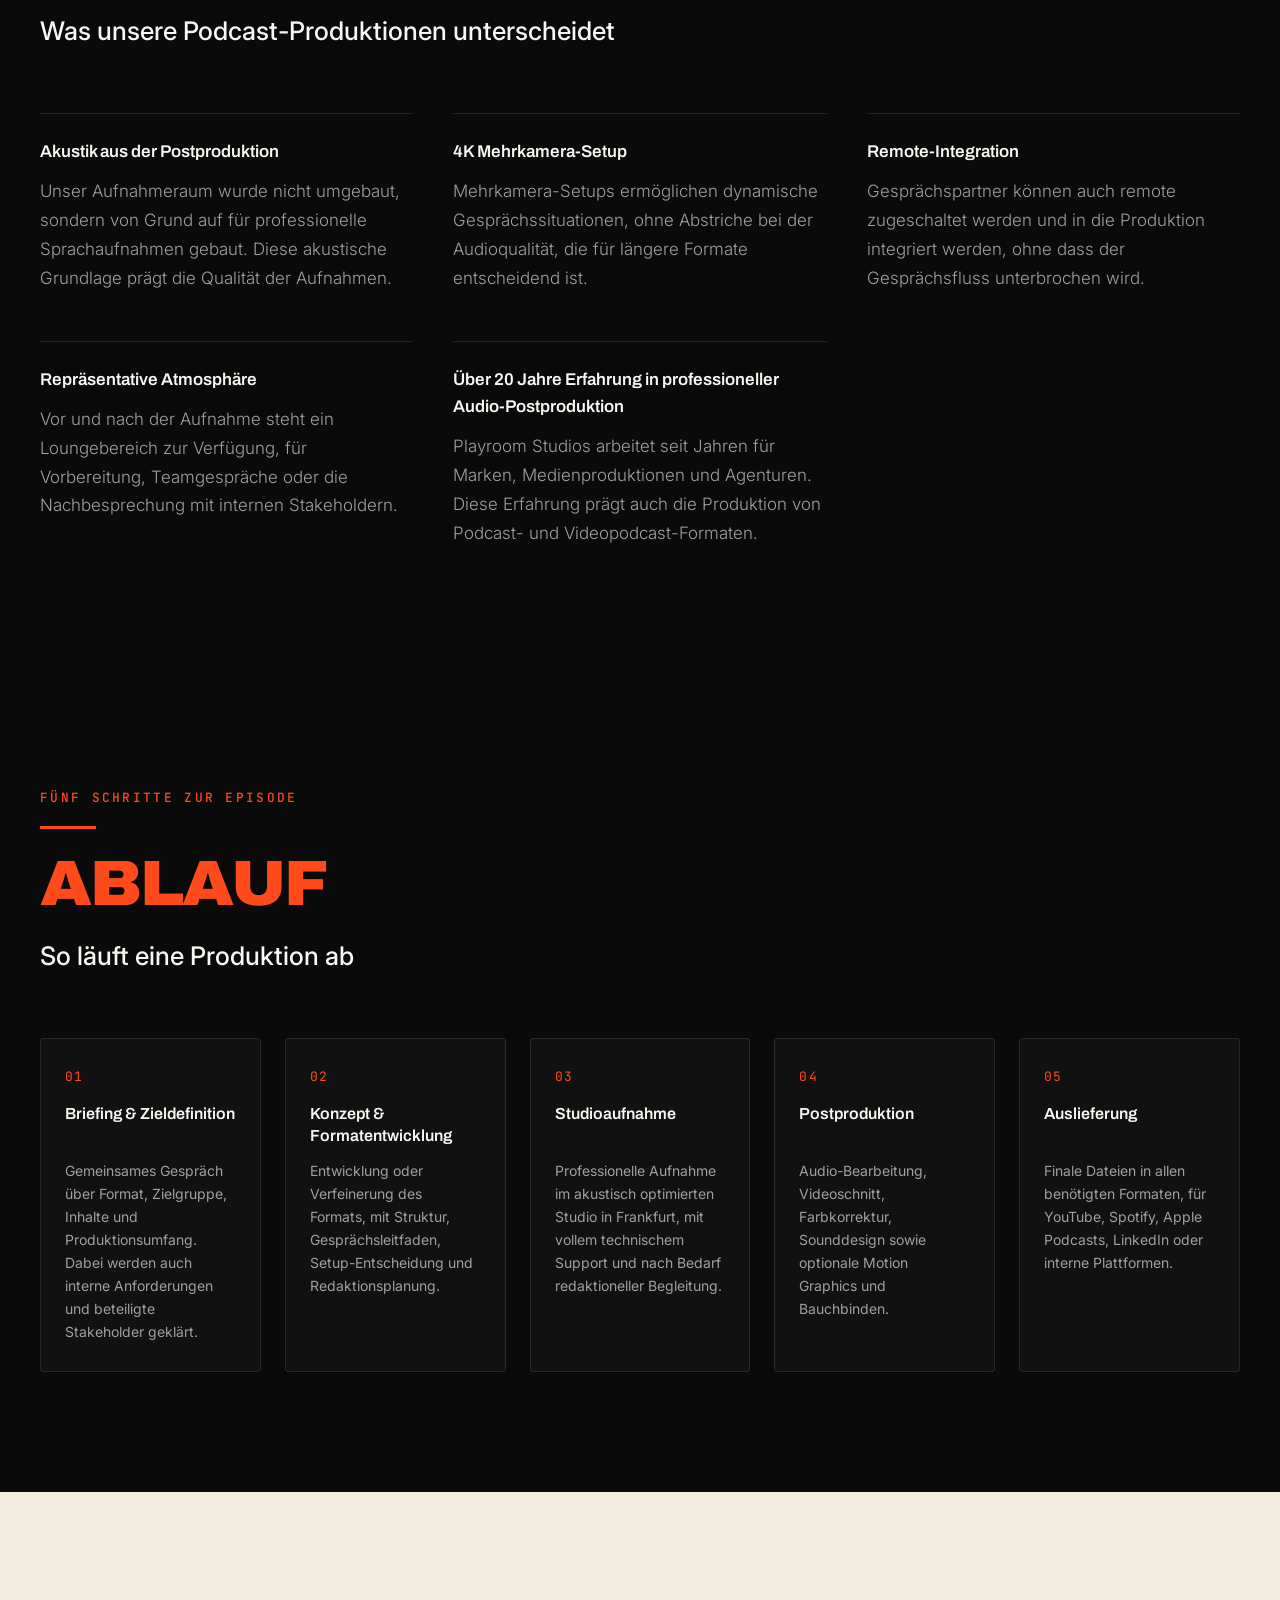
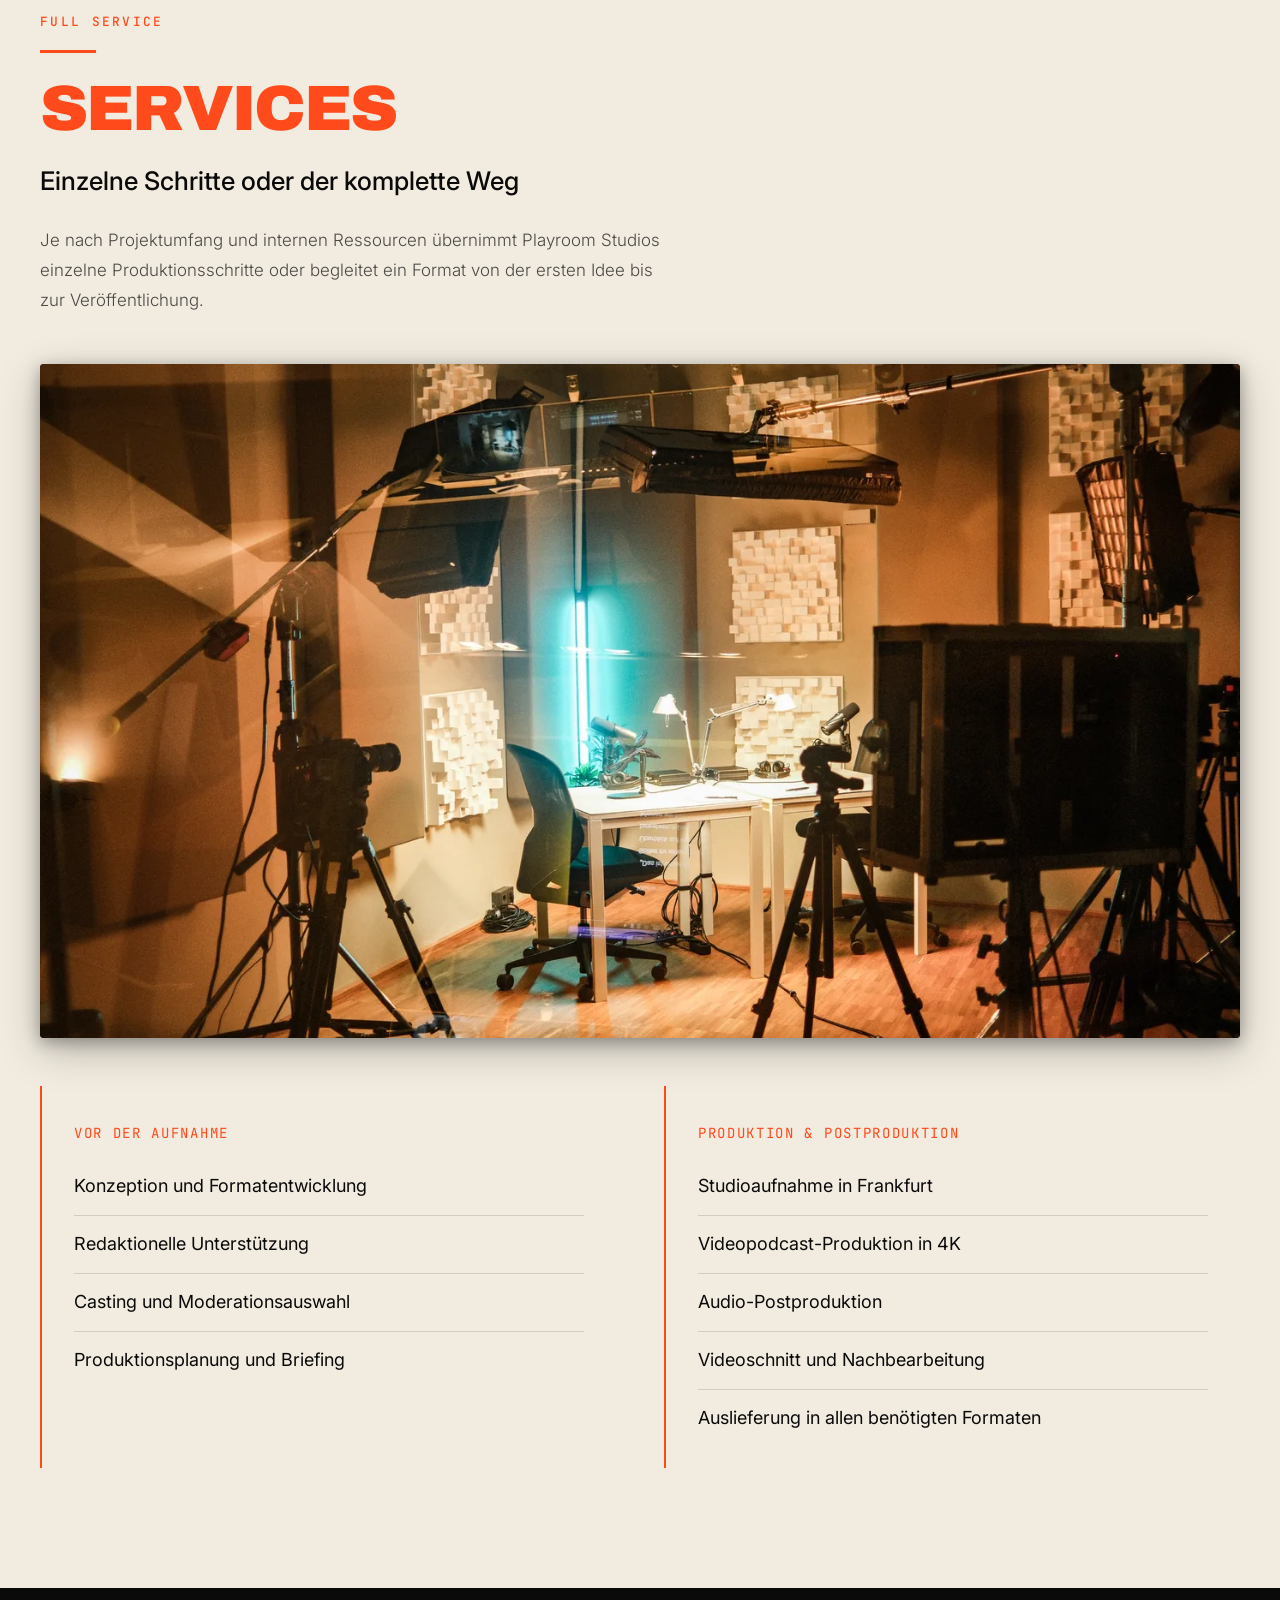
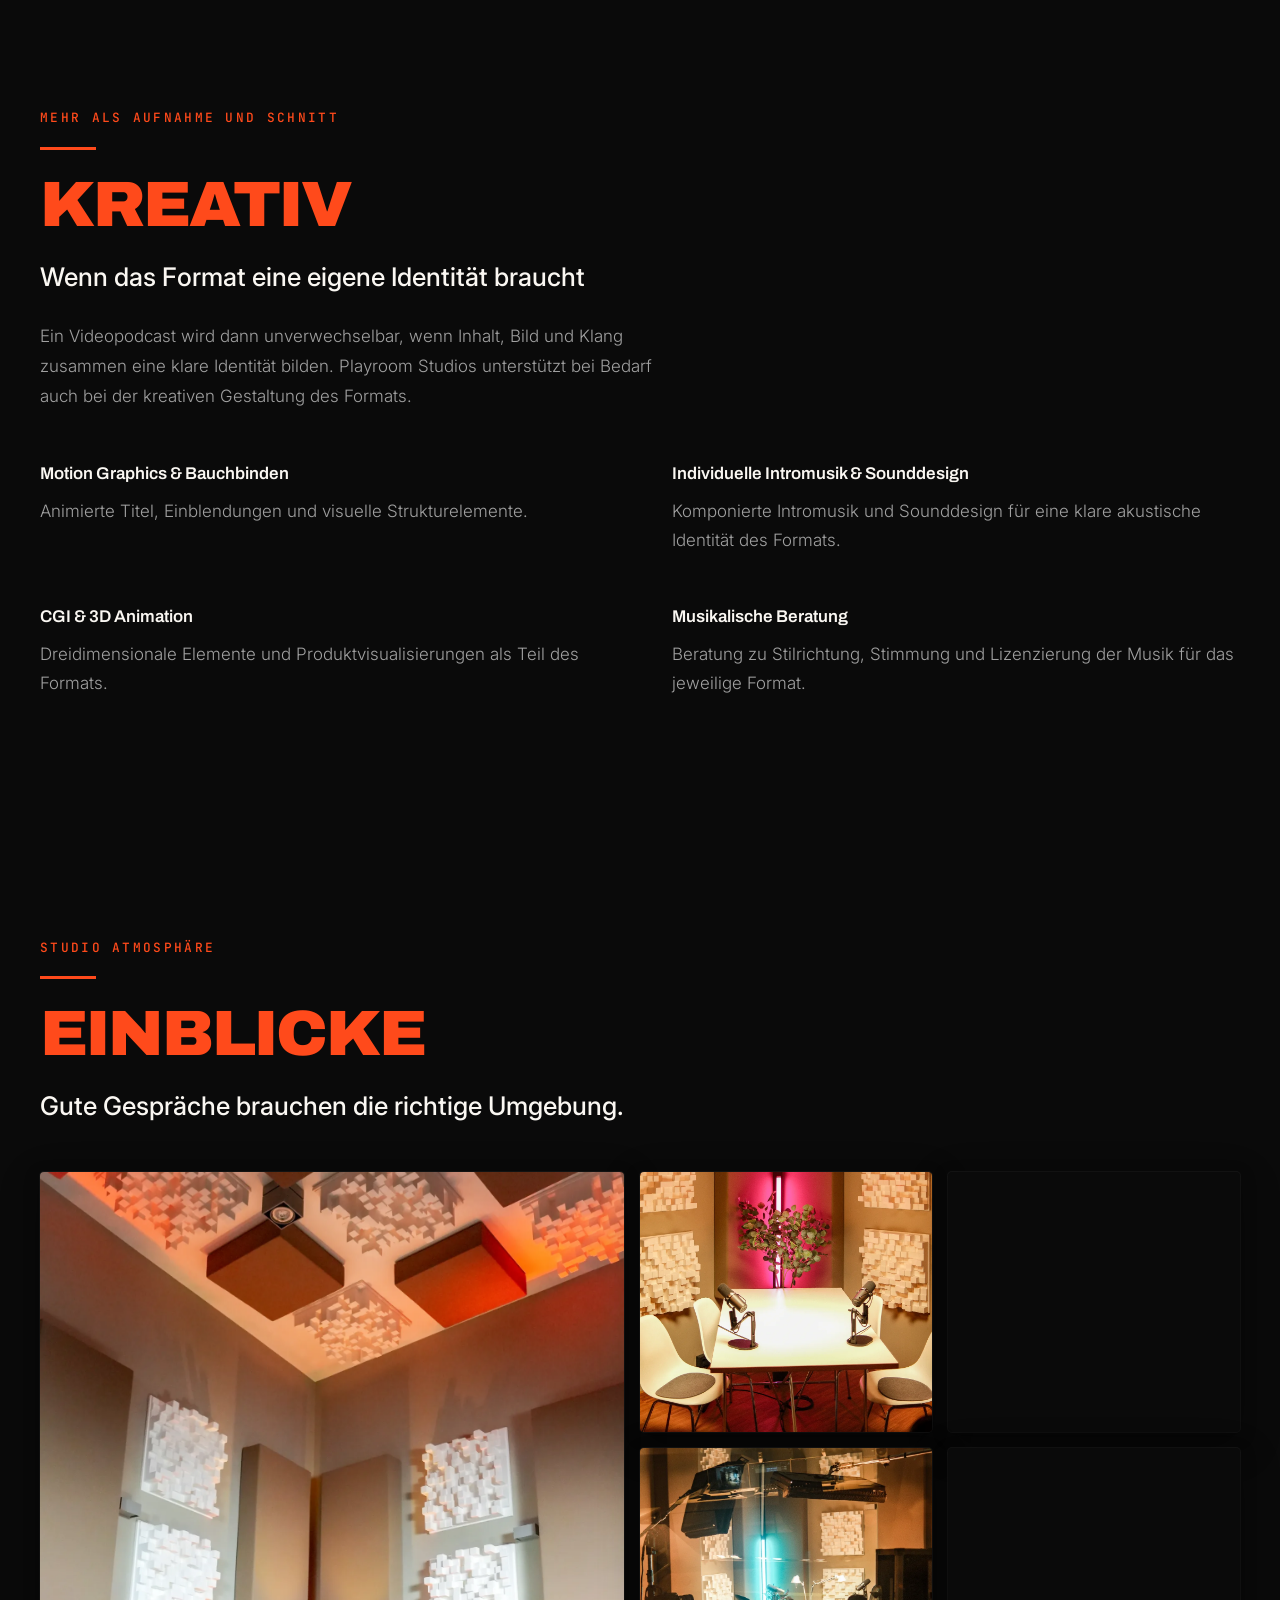
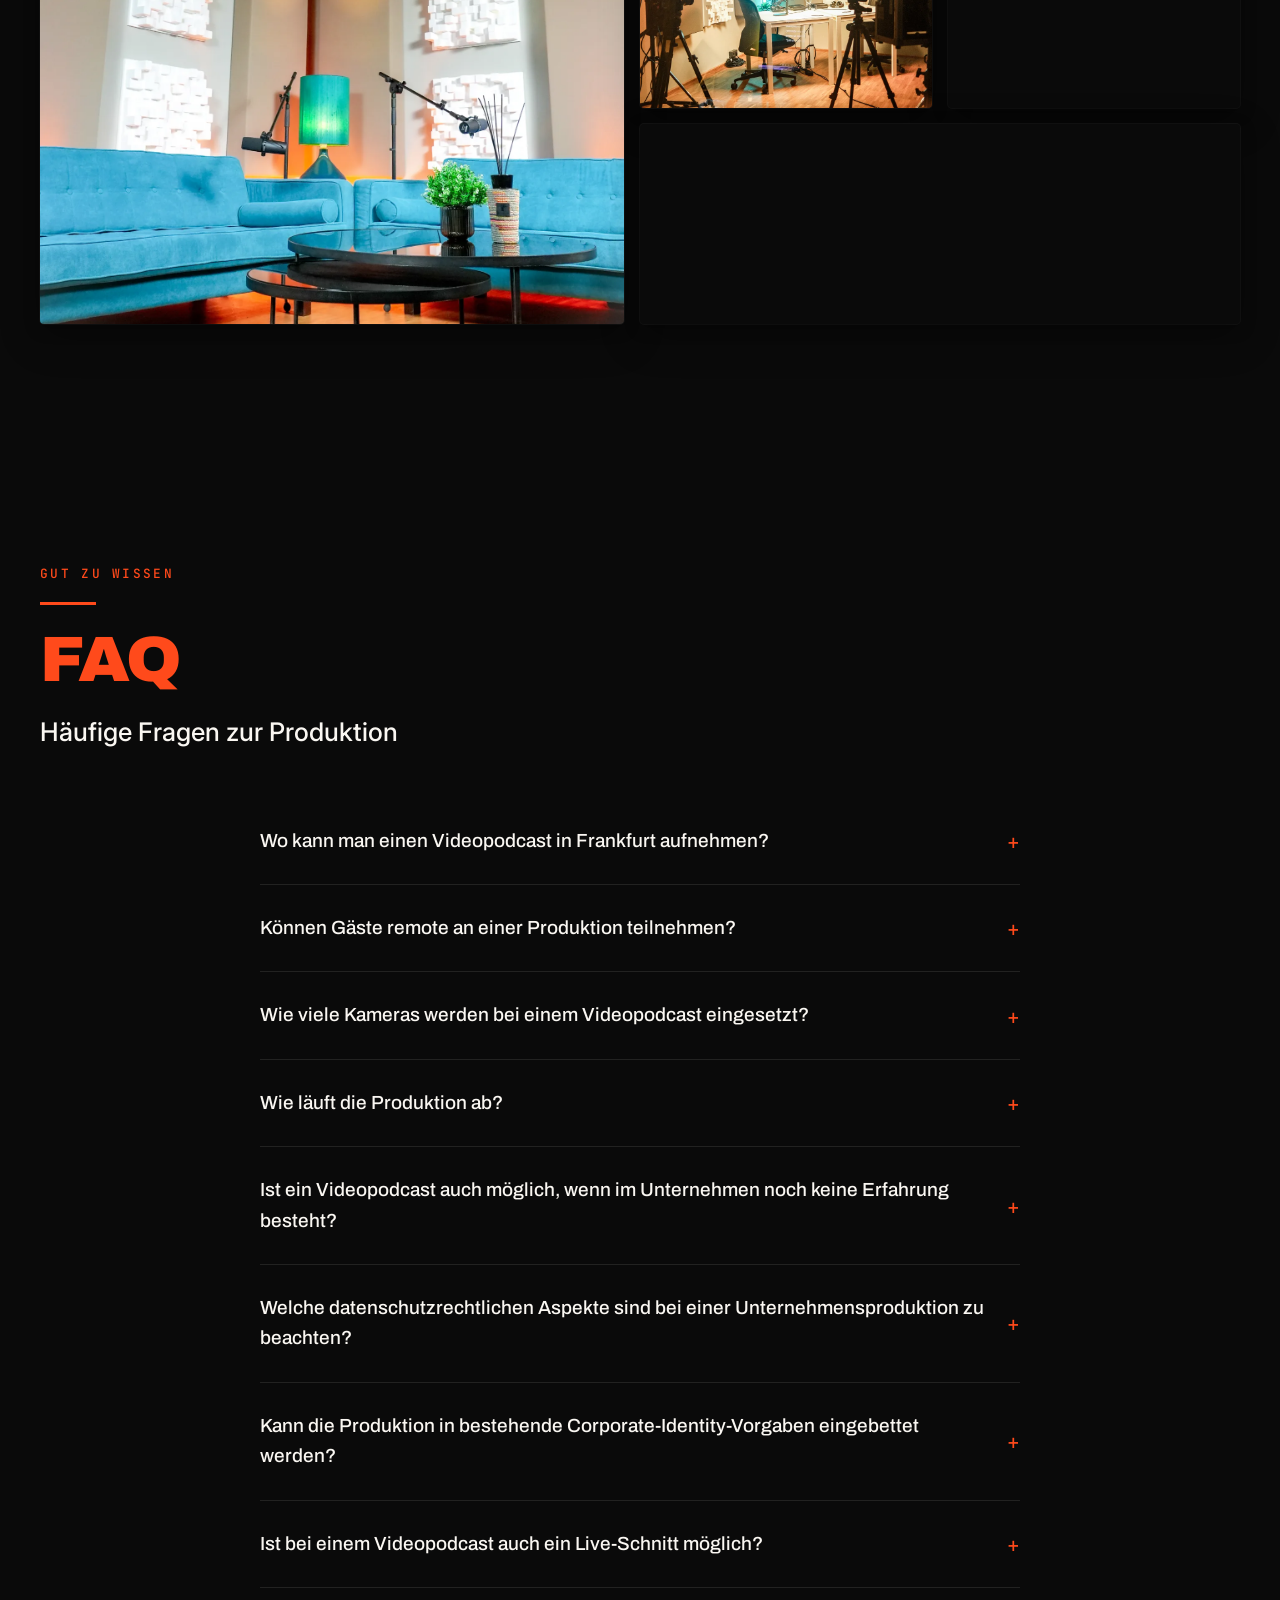
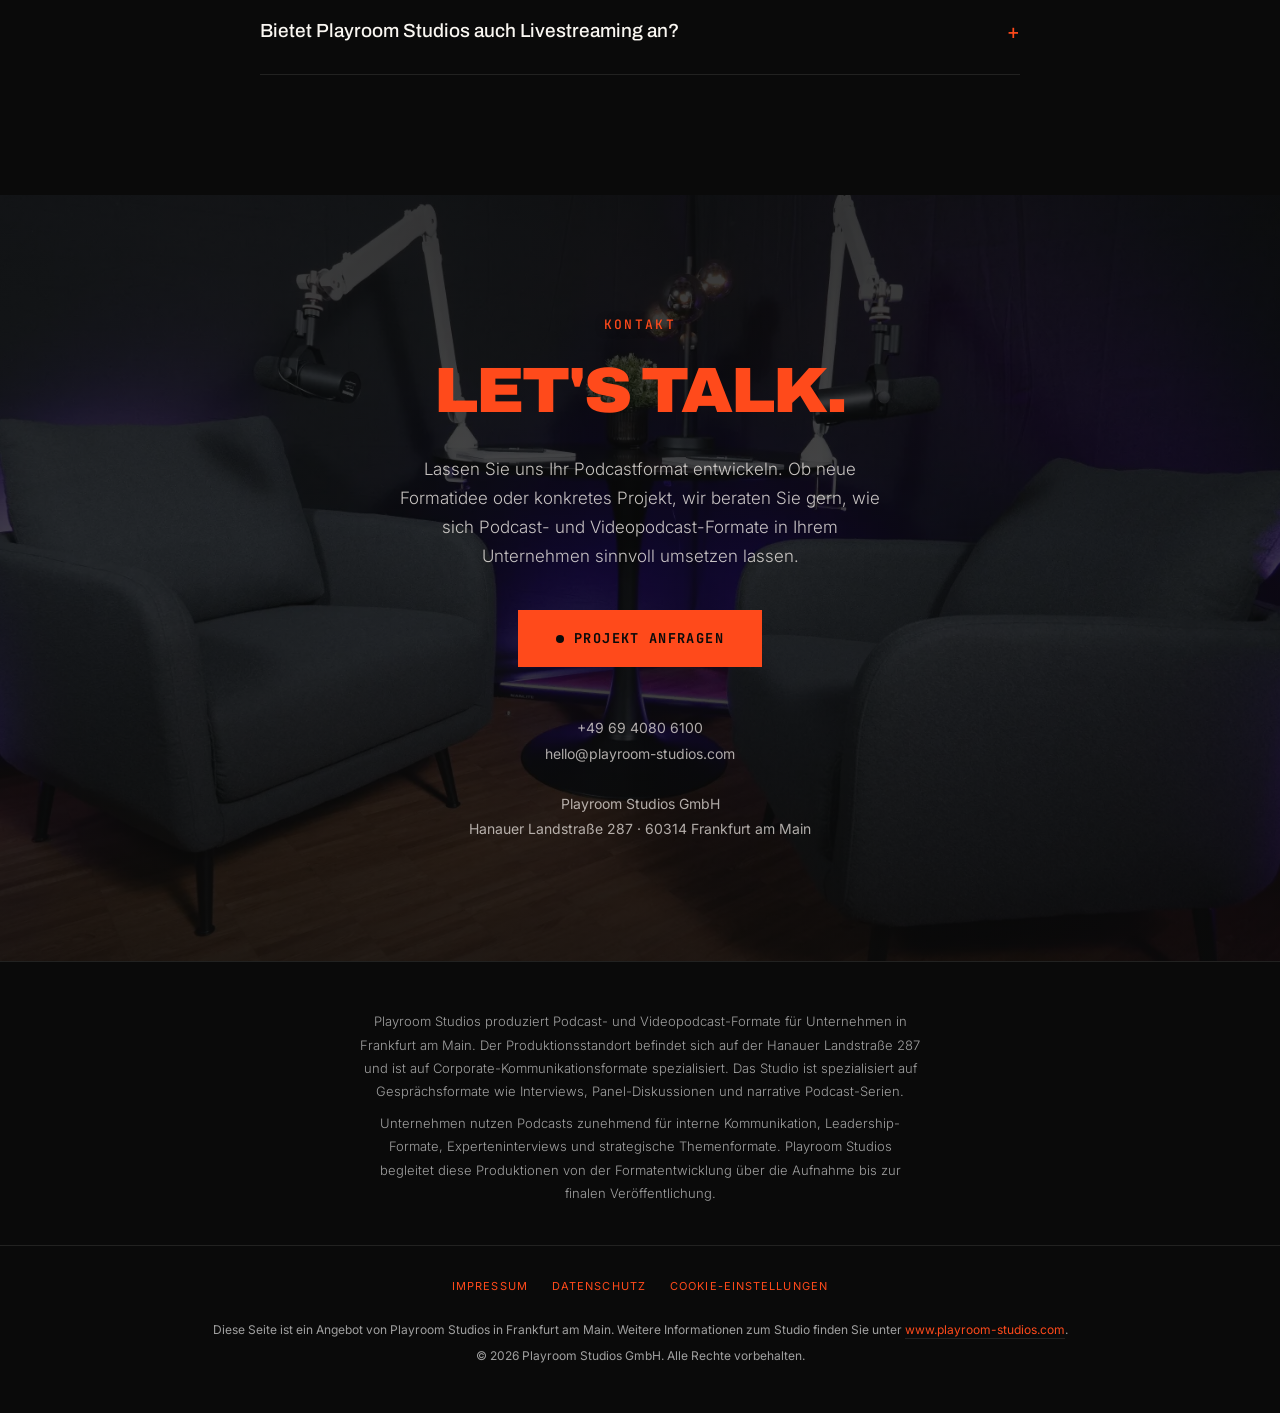
==== commit 6865eb12: "Fix cursor contrast on primary buttons" ====
--- a/index.html
+++ b/index.html
@@ -913,6 +913,6 @@
 <script src="https://bot.podcast-frankfurt.net/widget.js"></script>
 
 <!-- Script -->
-<script src="script.js?v=22"></script>
+<script src="script.js?v=23"></script>
 </body>
 </html>
